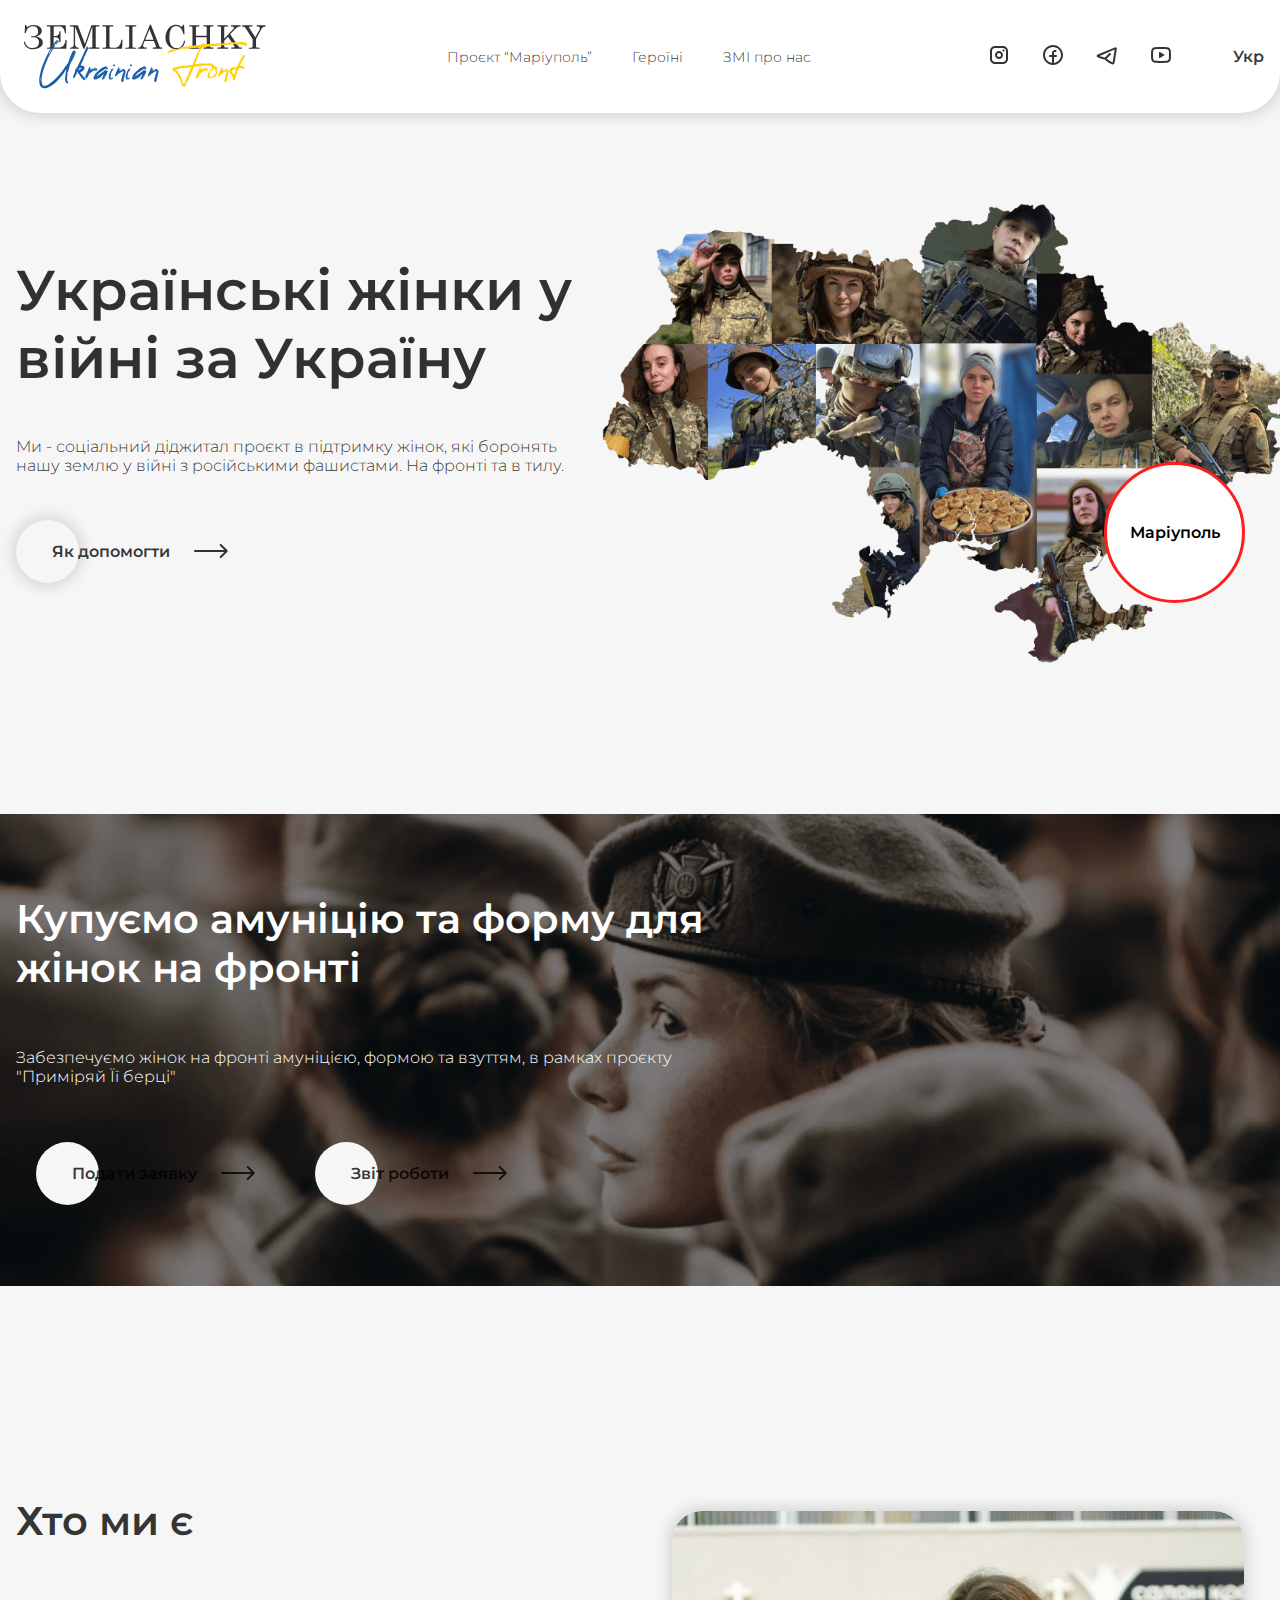
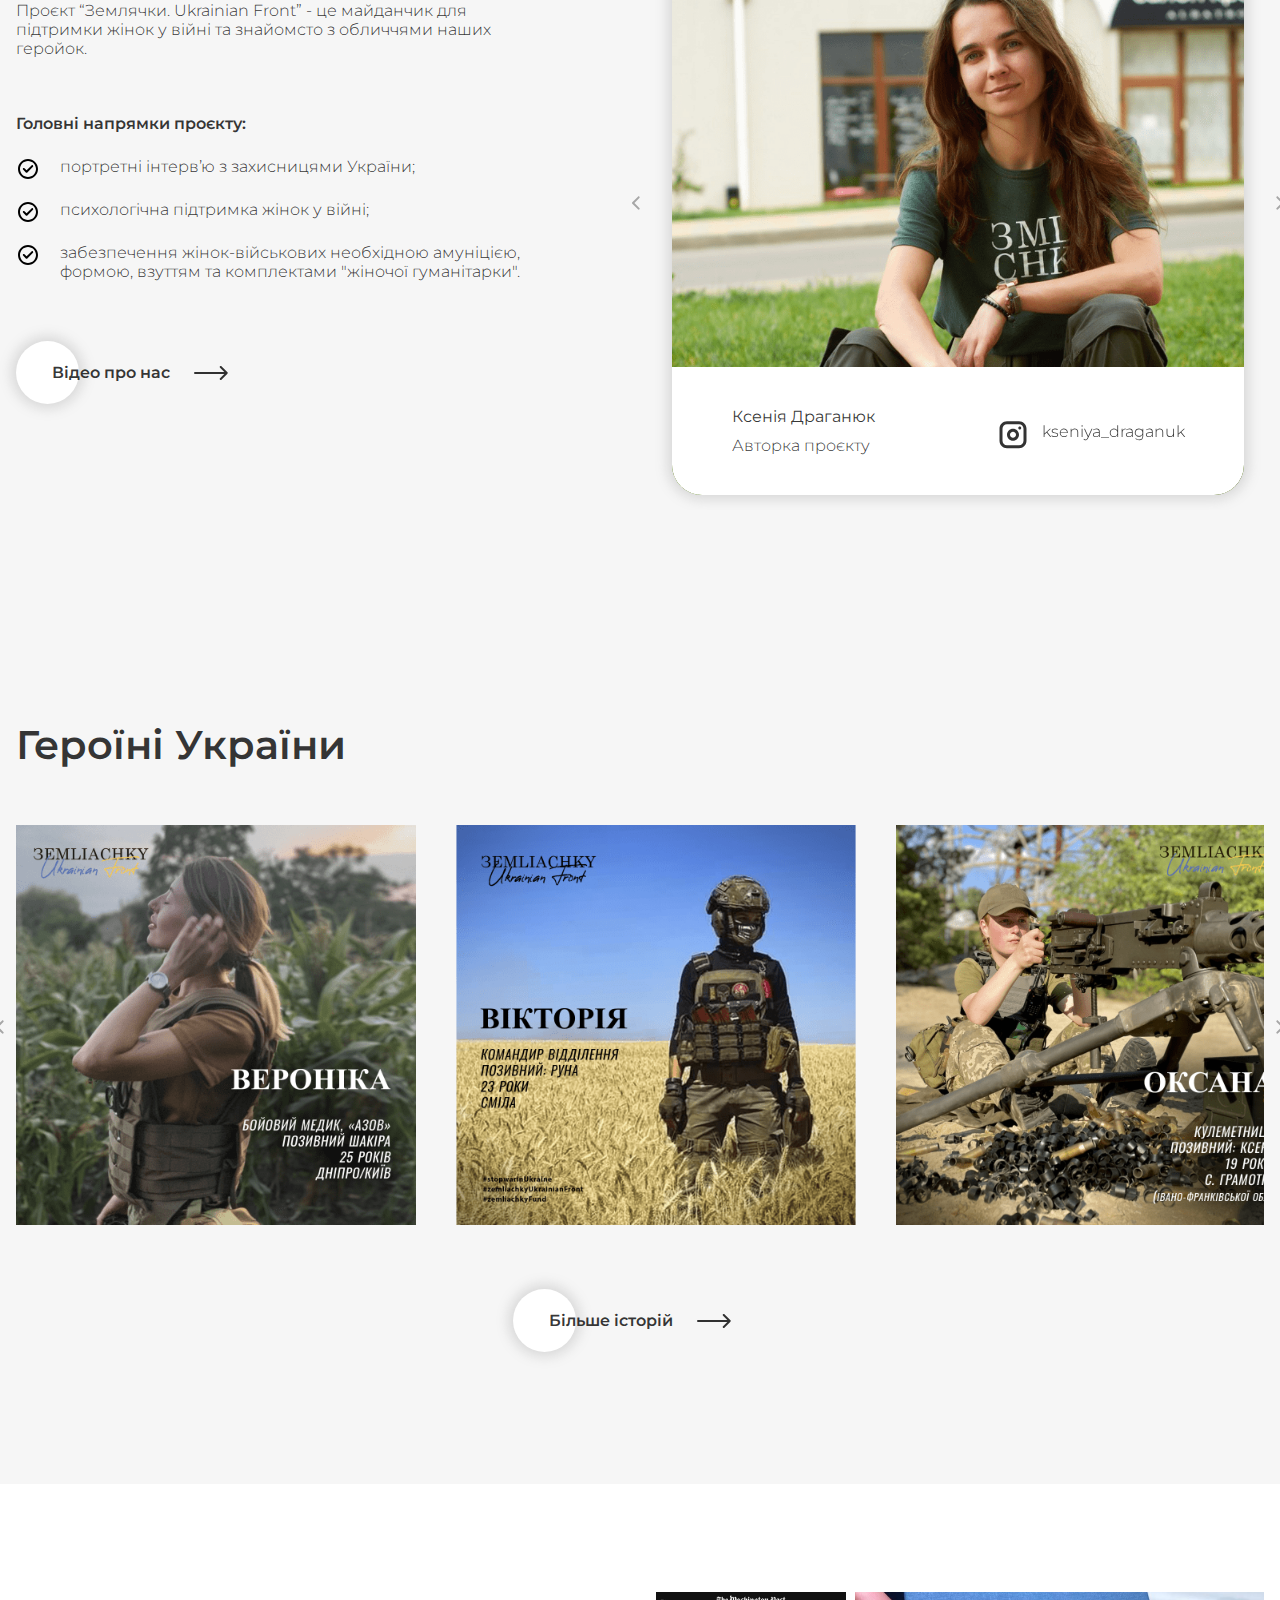
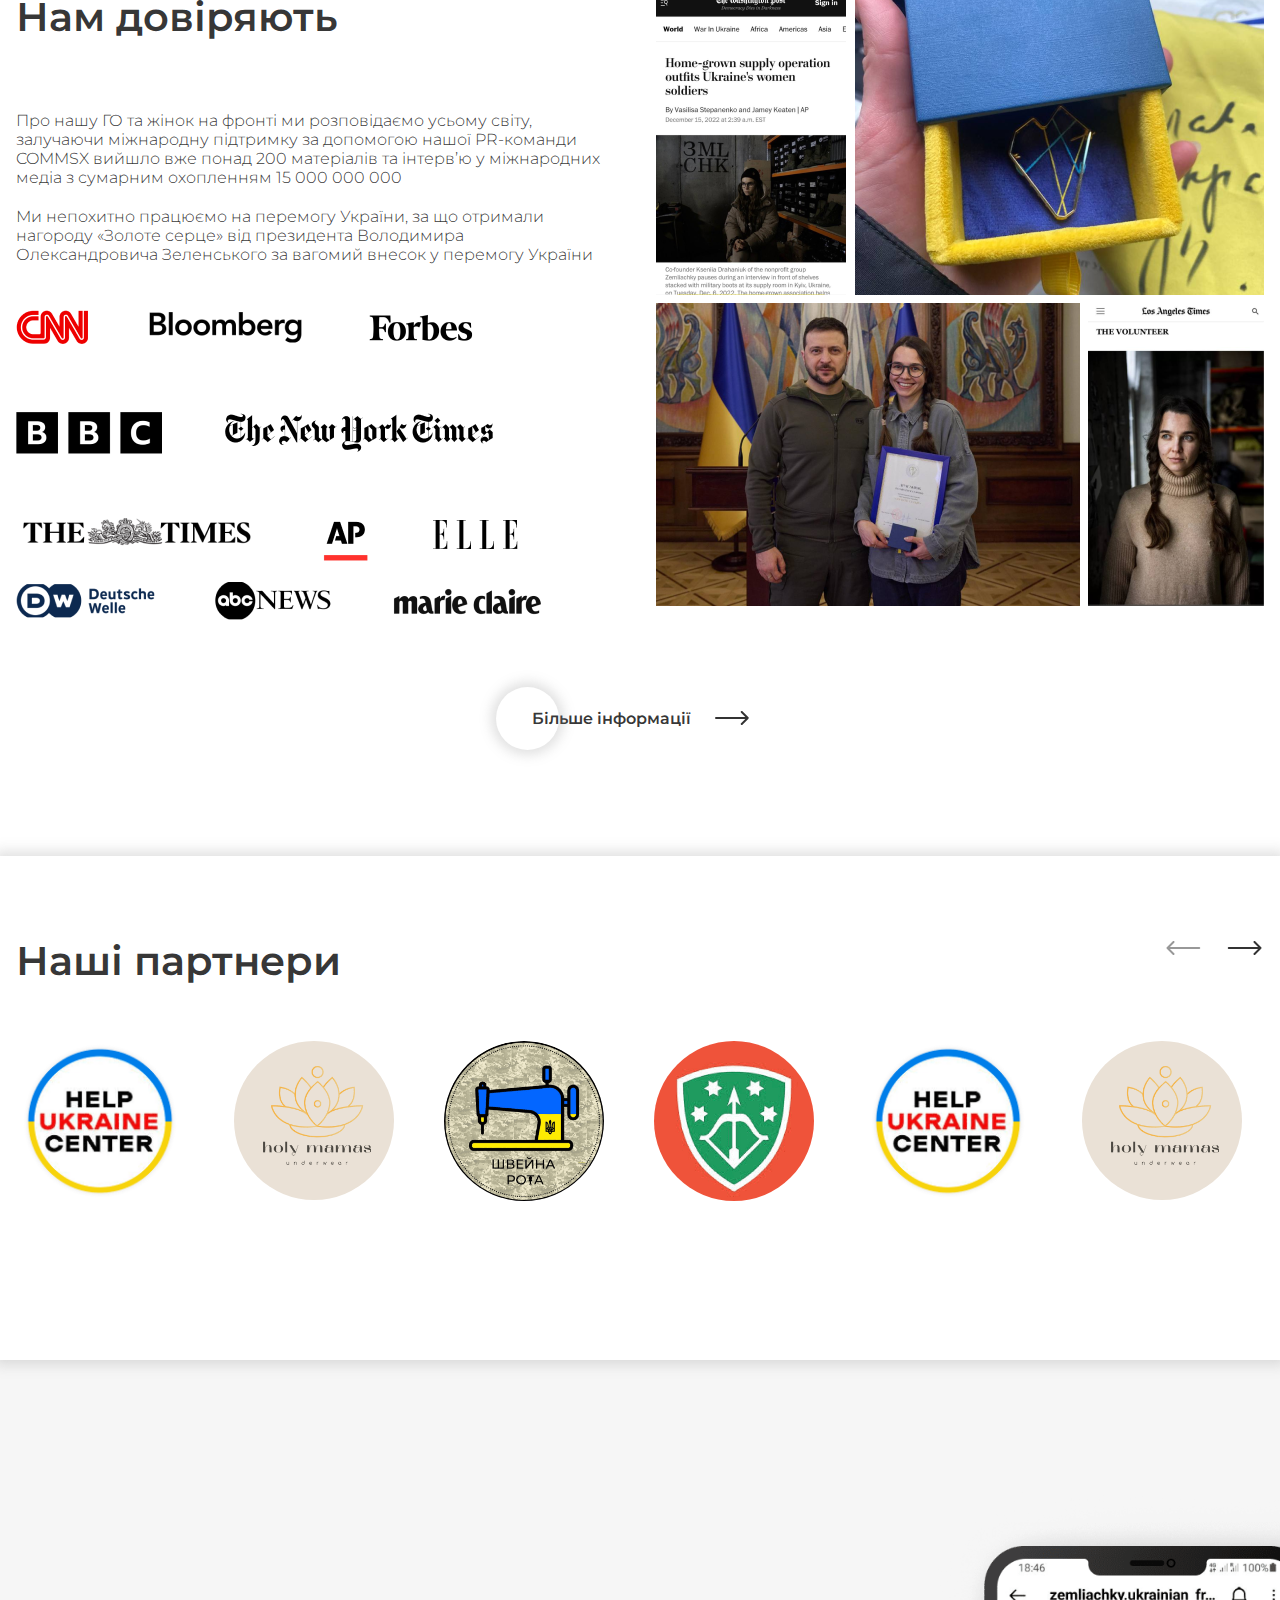
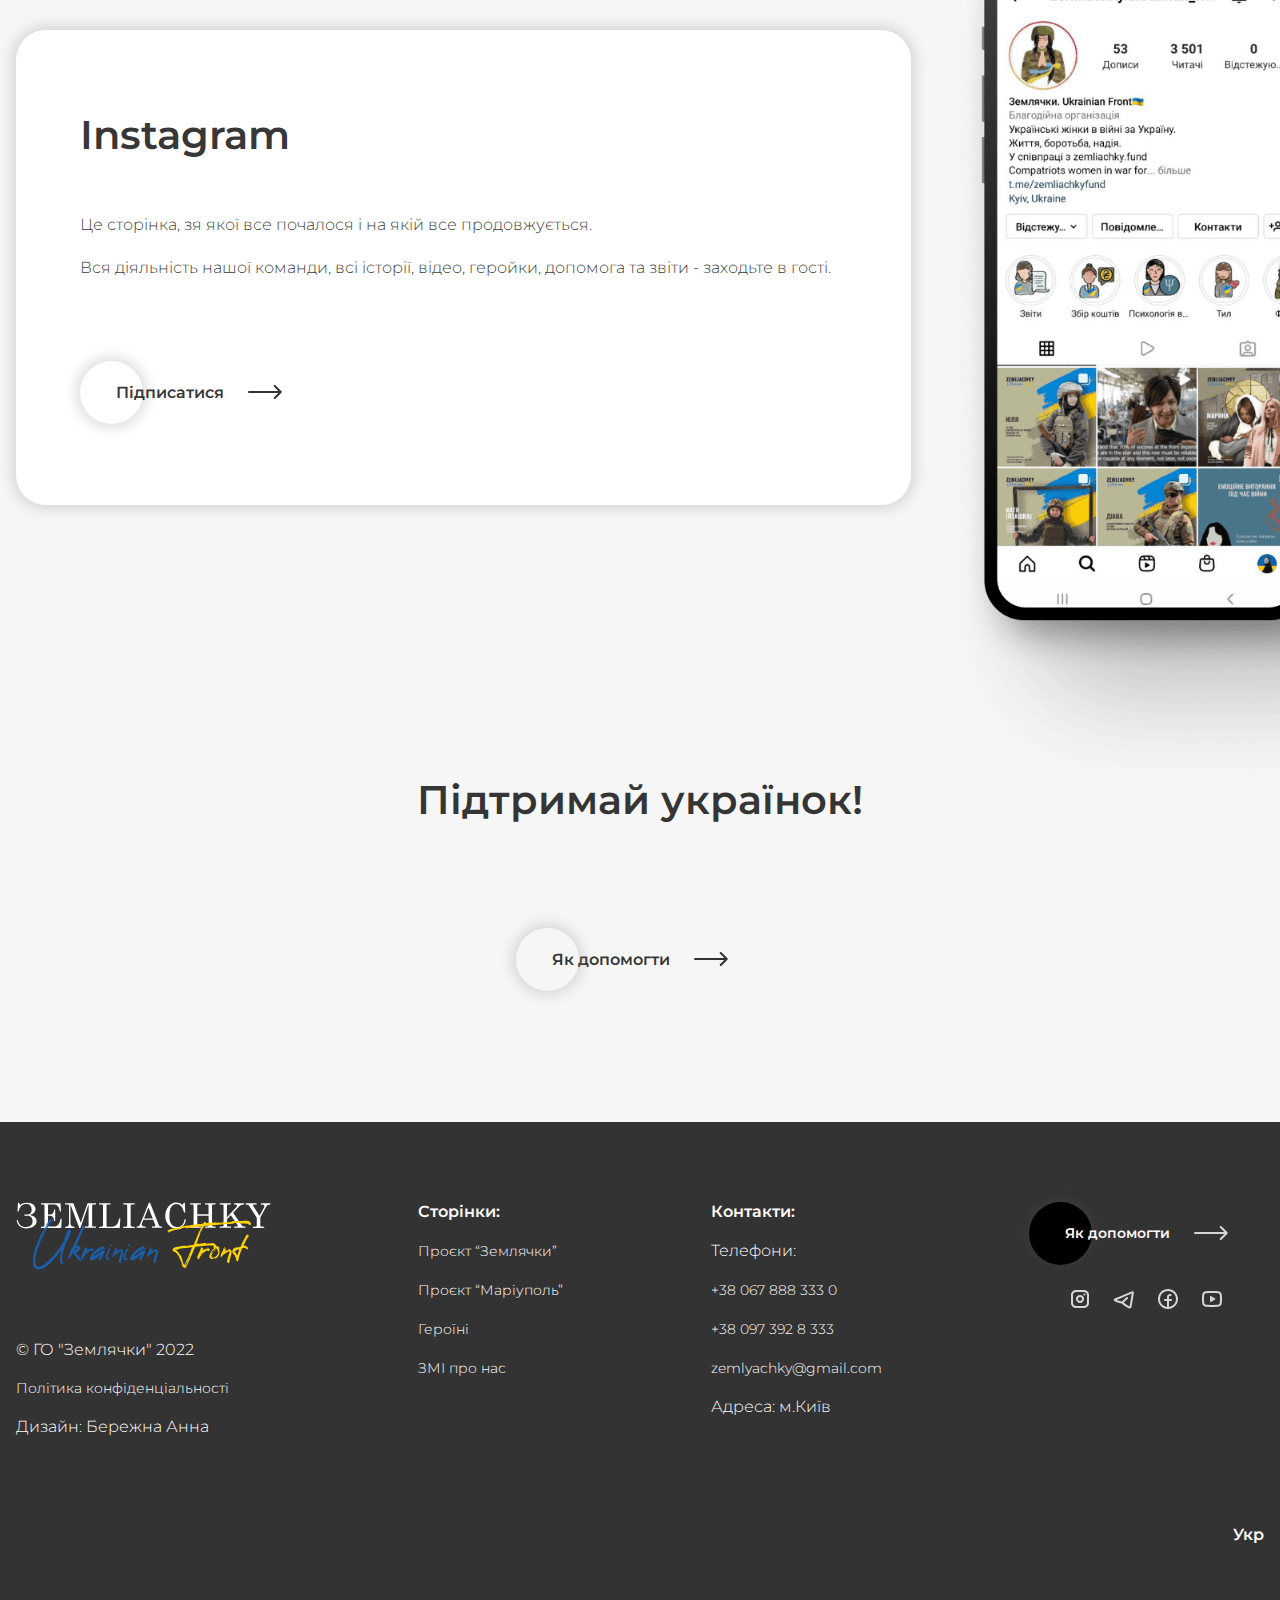
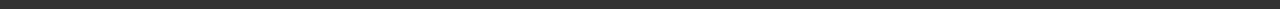
==== index.html @ 1cda1ed0 "created the trust section" ====
<!DOCTYPE html>
<html lang="uk">

<head>
    <meta charset="UTF-8">
    <meta http-equiv="X-UA-Compatible" content="IE=edge">
    <meta name="viewport" content="width=device-width, initial-scale=1.0">
    <title>Zemliachky</title>
    <link rel="shortcut icon" href="images/favicon.ico" type="image/x-icon" />
    <link rel="preconnect" href="https://fonts.googleapis.com">
    <link rel="preconnect" href="https://fonts.gstatic.com" crossorigin>
    <link href="https://fonts.googleapis.com/css2?family=Montserrat:wght@300;600&display=swap" rel="stylesheet">
    <link rel="stylesheet" href="css/reset.css">
    <link rel="stylesheet" href="css/slick.css">
    <link rel="stylesheet" href="css/style.css">
</head>

<body>
    <div class="wrapper">
        <header class="header">
            <div class="container">
                <div class="header__inner">
                    <div class="header__logo-wrapper">
                        <a class="header__logo" href="index.html">
                            <img src="images/logo.svg" alt="Logo">
                        </a>
                        <button class="burger__btn">
                            <svg width="31" height="27" viewBox="0 0 30 27" fill="none"
                                xmlns="http://www.w3.org/2000/svg">
                                <rect width="31" height="3" rx="2" fill="black" />
                                <rect y="10" width="31" height="3" rx="2" fill="black" />
                                <rect y="20" width="31" height="3" rx="2" fill="black" />
                            </svg>
                        </button>
                    </div>
                    <nav class="menu">
                        <ul class="menu__list">
                            <li class="menu__list-item">
                                <a class="menu__list-link" href="templates/mariupol.html">Проєкт
                                    “Маріуполь”</a>
                            </li>
                            <li class="menu__list-item">
                                <a class="menu__list-link" href="#">Героїні</a>
                            </li>
                            <li class="menu__list-item">
                                <a class="menu__list-link" href="#">ЗМІ про нас</a>
                            </li>
                        </ul>
                    </nav>
                    <div class="social-icons">
                        <ul class="social-icons__list">
                            <li class="social-icons__list-item">
                                <a class="social-icons__list-link" href="#">
                                    <svg width="24" height="25" viewBox="0 0 24 25" fill="none"
                                        xmlns="http://www.w3.org/2000/svg">
                                        <g clip-path="url(#clip0_1401_6696)">
                                            <path fill-rule="evenodd" clip-rule="evenodd"
                                                d="M16 3.95508C18.7614 3.95508 21 6.19366 21 8.95508V16.9551C21 19.7165 18.7614 21.9551 16 21.9551H8C5.23858 21.9551 3 19.7165 3 16.9551V8.95508C3 6.19366 5.23858 3.95508 8 3.95508H16ZM16 5.95508H8C6.34315 5.95508 5 7.29823 5 8.95508V16.9551C5 18.612 6.34315 19.9551 8 19.9551H16C17.6569 19.9551 19 18.612 19 16.9551V8.95508C19 7.29823 17.6569 5.95508 16 5.95508ZM12 8.95508C14.2091 8.95508 16 10.7459 16 12.9551C16 15.1642 14.2091 16.9551 12 16.9551C9.79086 16.9551 8 15.1642 8 12.9551C8 10.7459 9.79086 8.95508 12 8.95508ZM12 10.9551C10.8954 10.9551 10 11.8505 10 12.9551C10 14.0597 10.8954 14.9551 12 14.9551C13.1046 14.9551 14 14.0597 14 12.9551C14 11.8505 13.1046 10.9551 12 10.9551ZM16.5 7.45508C17.0523 7.45508 17.5 7.9028 17.5 8.45508C17.5 9.00736 17.0523 9.45508 16.5 9.45508C15.9477 9.45508 15.5 9.00736 15.5 8.45508C15.5 7.9028 15.9477 7.45508 16.5 7.45508Z"
                                                fill="black" fill-opacity="0.8" />
                                        </g>
                                        <defs>
                                            <clipPath id="clip0_1401_6696">
                                                <rect width="24" height="24" fill="white"
                                                    transform="translate(0 0.955078)" />
                                            </clipPath>
                                        </defs>
                                    </svg>
                                </a>
                            </li>
                            <li class="social-icons__list-item">
                                <a class="social-icons__list-link" href="#">
                                    <svg width="24" height="25" viewBox="0 0 24 25" fill="none"
                                        xmlns="http://www.w3.org/2000/svg">
                                        <g clip-path="url(#clip0_1401_6702)">
                                            <path fill-rule="evenodd" clip-rule="evenodd"
                                                d="M4 12.9551C4 8.5368 7.58172 4.95508 12 4.95508C16.4183 4.95508 20 8.5368 20 12.9551C20 17.0347 16.9463 20.4011 13 20.8932V14.9551H15C15.5523 14.9551 16 14.5074 16 13.9551C16 13.4028 15.5523 12.9551 15 12.9551H13V10.9551C13 10.4028 13.4477 9.95508 14 9.95508H14.5C15.0523 9.95508 15.5 9.50736 15.5 8.95508C15.5 8.4028 15.0523 7.95508 14.5 7.95508H14C12.3431 7.95508 11 9.29823 11 10.9551V12.9551H9C8.44772 12.9551 8 13.4028 8 13.9551C8 14.5074 8.44772 14.9551 9 14.9551H11V20.8932C7.05369 20.4011 4 17.0347 4 12.9551ZM12 22.9551C17.5228 22.9551 22 18.4779 22 12.9551C22 7.43223 17.5228 2.95508 12 2.95508C6.47715 2.95508 2 7.43223 2 12.9551C2 18.4779 6.47715 22.9551 12 22.9551Z"
                                                fill="black" fill-opacity="0.8" />
                                        </g>
                                        <defs>
                                            <clipPath id="clip0_1401_6702">
                                                <rect width="24" height="24" fill="white"
                                                    transform="translate(0 0.955078)" />
                                            </clipPath>
                                        </defs>
                                    </svg>
                                </a>
                            </li>
                            <li class="social-icons__list-item">
                                <a class="social-icons__list-link" href="#">
                                    <svg width="24" height="25" viewBox="0 0 24 25" fill="none"
                                        xmlns="http://www.w3.org/2000/svg">
                                        <path fill-rule="evenodd" clip-rule="evenodd"
                                            d="M21.8394 7.01147C22.0315 5.84678 20.8652 4.92685 19.7773 5.38492L2.67703 12.5851C1.48461 13.0871 1.42351 14.8109 2.67788 15.3309C3.60596 15.7156 5.02633 16.2797 6.45085 16.7494C7.61932 17.1346 8.8931 17.4922 9.91353 17.5934C10.1929 17.9276 10.5445 18.2486 10.9017 18.5423C11.4487 18.9922 12.1074 19.4563 12.7873 19.9006C14.1489 20.7903 15.6597 21.6416 16.678 22.1947C17.8949 22.8557 19.3517 22.0946 19.5705 20.7682L21.8394 7.01147ZM4.59485 13.9476L19.7186 7.57967L17.6009 20.42C16.6024 19.877 15.163 19.0638 13.8813 18.2264C13.2329 17.8026 12.6407 17.383 12.172 16.9976C12.0051 16.8603 11.8638 16.7353 11.7461 16.6234L15.7072 12.6622C16.0977 12.2717 16.0977 11.6385 15.7072 11.248C15.3167 10.8574 14.6835 10.8574 14.293 11.248L9.95476 15.5862C9.22132 15.4924 8.19888 15.2198 7.07709 14.85C6.21377 14.5653 5.34574 14.242 4.59485 13.9476Z"
                                            fill="black" fill-opacity="0.8" />
                                    </svg>
                                </a>
                            </li>
                            <li class="social-icons__list-item">
                                <a class="social-icons__list-link" href="#">
                                    <svg width="24" height="25" viewBox="0 0 24 25" fill="none"
                                        xmlns="http://www.w3.org/2000/svg">
                                        <g clip-path="url(#clip0_1401_6713)">
                                            <path
                                                d="M12 4.95508C12.8554 4.95508 13.7316 4.9775 14.5817 5.01285L15.5861 5.06086L16.5475 5.11765L17.4476 5.17956L18.2685 5.24295C20.1065 5.3921 21.5836 6.8145 21.7633 8.66617L21.8031 9.09071L21.8781 10.0007C21.9482 10.9439 22 11.9724 22 12.9551C22 13.9377 21.9482 14.9663 21.8781 15.9095L21.8031 16.8194C21.79 16.9647 21.7767 17.1065 21.7633 17.244C21.5836 19.0957 20.1065 20.5181 18.2685 20.6672L17.4476 20.7306L16.5475 20.7925L15.5861 20.8493L14.5817 20.8973C13.7316 20.9327 12.8554 20.9551 12 20.9551C11.1446 20.9551 10.2684 20.9327 9.41834 20.8973L8.41386 20.8493L7.45253 20.7925L6.5524 20.7306L5.7315 20.6672C3.89351 20.5181 2.4164 19.0957 2.23668 17.244L2.19692 16.8194L2.12192 15.9095C2.0518 14.9663 2 13.9377 2 12.9551C2 11.9724 2.0518 10.9439 2.12192 10.0007L2.19692 9.09071C2.21003 8.94541 2.22333 8.80369 2.23668 8.66617C2.4164 6.8145 3.89351 5.3921 5.7315 5.24295L6.5524 5.17956L7.45253 5.11765L8.41385 5.06086L9.41834 5.01285C10.2684 4.9775 11.1446 4.95508 12 4.95508ZM12 6.95508C11.1746 6.95508 10.3259 6.9768 9.49966 7.01119L8.52183 7.05795L7.5831 7.11339L6.70106 7.17403L5.89327 7.23639C5.00396 7.30856 4.31194 7.98757 4.22732 8.85938C4.11002 10.068 4 11.5732 4 12.9551C4 14.337 4.11002 15.8422 4.22732 17.0508C4.31194 17.9226 5.00396 18.6016 5.89327 18.6738L6.70106 18.7361L7.5831 18.7968L8.52183 18.8522L9.49966 18.899C10.3259 18.9334 11.1746 18.9551 12 18.9551C12.8253 18.9551 13.6741 18.9334 14.5003 18.899L15.4782 18.8522L16.4169 18.7968L17.2989 18.7361L18.1067 18.6738C18.996 18.6016 19.6881 17.9226 19.7727 17.0508C19.89 15.8422 20 14.337 20 12.9551C20 11.5732 19.89 10.068 19.7727 8.85938C19.6881 7.98757 18.996 7.30856 18.1067 7.23639L17.2989 7.17403L16.4169 7.11339L15.4782 7.05795L14.5003 7.01119C13.6741 6.9768 12.8253 6.95508 12 6.95508ZM10 10.5302C10 10.0991 10.4356 9.81891 10.8188 9.97123L10.9 10.0106L15.1 12.4355C15.4692 12.6486 15.4976 13.157 15.1852 13.4156L15.1 13.4747L10.9 15.8996C10.5267 16.1151 10.0662 15.878 10.0065 15.4699L10 15.38V10.5302Z"
                                                fill="black" fill-opacity="0.8" />
                                        </g>
                                        <defs>
                                            <clipPath id="clip0_1401_6713">
                                                <rect width="24" height="24" fill="white"
                                                    transform="translate(0 0.955078)" />
                                            </clipPath>
                                        </defs>
                                    </svg>
                                </a>
                            </li>
                        </ul>
                    </div>
                    <div class="language">
                        <button class="select-language">
                            Укр
                        </button>
                        <ul class="select-language__list">
                            <li class="select-language__list-item">Eng</li>
                        </ul>
                    </div>
                </div>
            </div>
        </header>
        <main class="main">
            <section class="hero">
                <div class="container">
                    <div class="hero__inner">
                        <div class="hero__offer">
                            <h1 class="hero__offer-title">Українські жінки у війні за Україну</h1>
                            <p class="hero__offer-text">Ми - соціальний діджитал проєкт в підтримку жінок, які боронять
                                нашу землю у війні з російськими фашистами. На
                                фронті та в тилу.
                            </p>
                            <a class="hero__offer-btn" href="templates/payment.html">Як допомогти
                                <span>
                                    <svg width="34" height="14" viewBox="0 0 34 14" fill="none"
                                        xmlns="http://www.w3.org/2000/svg">
                                        <path d="M1 7L32.75 7M32.75 7L26.75 1M32.75 7L26.75 13" stroke="black"
                                            stroke-opacity="0.8" stroke-width="2" stroke-linecap="round"
                                            stroke-linejoin="round" />
                                    </svg>
                                </span>
                            </a>
                        </div>
                        <div class="hero-img__wrapper">
                            <div class="hero-img__inner">
                                <img class="hero-img" src="images/hero-img.png" alt="">
                                <a class="hero-img__ellipse" href="#">Маріуполь</a>
                            </div>
                        </div>
                    </div>
                </div>
            </section>
            <section class="application">
                <div class="application__inner">
                    <div class="container">
                        <h2 class="application__title">Купуємо амуніцію та форму для жінок на фронті</h2>
                        <p class="application__text">Забезпечуємо жінок на фронті амуніцією, формою та взуттям, в рамках
                            проєкту "Приміряй Її берці"</p>
                        <a class="application__btn" href="#">Подати заявку
                            <span>
                                <svg width="34" height="14" viewBox="0 0 34 14" fill="none"
                                    xmlns="http://www.w3.org/2000/svg">
                                    <path d="M1 7L32.75 7M32.75 7L26.75 1M32.75 7L26.75 13" stroke="black"
                                        stroke-opacity="0.8" stroke-width="2" stroke-linecap="round"
                                        stroke-linejoin="round" />
                                </svg>
                            </span>
                        </a>
                        <a class="application__btn" href="#">Звіт роботи
                            <span>
                                <svg width="34" height="14" viewBox="0 0 34 14" fill="none"
                                    xmlns="http://www.w3.org/2000/svg">
                                    <path d="M1 7L32.75 7M32.75 7L26.75 1M32.75 7L26.75 13" stroke="black"
                                        stroke-opacity="0.8" stroke-width="2" stroke-linecap="round"
                                        stroke-linejoin="round" />
                                </svg>
                            </span>
                        </a>
                    </div>
                </div>
            </section>
            <section class="about">
                <div class="container">
                    <div class="about__inner">
                        <div class="about__info">
                            <h2 class="about__title">Хто ми є</h2>
                            <p class="about__text">Проєкт “Землячки. Ukrainian Front” - це майданчик для підтримки жінок
                                у війні та знайомсто з обличчями наших геройок.
                            </p>
                            <ul class="about__list">
                                <b>Головні напрямки проєкту: </b>
                                <li class="about__list-item">портретні інтервʼю з захисницями України;</li>
                                <li class="about__list-item">психологічна підтримка жінок у війні;</li>
                                <li class="about__list-item">забезпечення жінок-військових необхідною амуніцією, формою,
                                    взуттям та комплектами "жіночої гуманітарки".</li>
                            </ul>
                            <a class="about__btn" href="#">Відео про нас
                                <span>
                                    <svg width="34" height="14" viewBox="0 0 34 14" fill="none"
                                        xmlns="http://www.w3.org/2000/svg">
                                        <path d="M1 7L32.75 7M32.75 7L26.75 1M32.75 7L26.75 13" stroke="black"
                                            stroke-opacity="0.8" stroke-width="2" stroke-linecap="round"
                                            stroke-linejoin="round" />
                                    </svg>
                                </span>
                            </a>
                        </div>
                        <div class="about__slider">
                            <div class="about__slider-item">
                                <div class="slider-item-img">
                                    <img data-lazy="images/about-slider-img1.png" src="" alt="">
                                </div>
                                <div class="slider__item-info">
                                    <div class="info__name">
                                        <b>Ксенія Драганюк</b>
                                        <p>Авторка проєкту</p>
                                    </div>
                                    <div class="info__social">
                                        <a href="#">kseniya_draganuk</a>
                                    </div>
                                </div>
                            </div>
                            <div class="about__slider-item">
                                <div class="slider-item-img">
                                    <img data-lazy="images/about-slider-img2.png" src="" alt="">
                                </div>
                                <div class="slider__item-info">
                                    <div class="info__name">
                                        <b>Ксенія Драганюк</b>
                                        <p>Авторка проєкту</p>
                                    </div>
                                    <div class="info__social">
                                        <a href="#">kseniya_draganuk</a>
                                    </div>
                                </div>
                            </div>
                            <div class="about__slider-item">
                                <div class="slider-item-img">
                                    <img data-lazy="images/about-slider-img1.png" src="" alt="">
                                </div>
                                <div class="slider__item-info">
                                    <div class="info__name">
                                        <b>Ксенія Драганюк</b>
                                        <p>Авторка проєкту</p>
                                    </div>
                                    <div class="info__social">
                                        <a href="#">kseniya_draganuk</a>
                                    </div>
                                </div>
                            </div>
                            <div class="about__slider-item">
                                <div class="slider-item-img">
                                    <img data-lazy="images/about-slider-img2.png" src="" alt="">
                                </div>
                                <div class="slider__item-info">
                                    <div class="info__name">
                                        <b>Ксенія Драганюк</b>
                                        <p>Авторка проєкту</p>
                                    </div>
                                    <div class="info__social">
                                        <a href="#">kseniya_draganuk</a>
                                    </div>
                                </div>
                            </div>
                        </div>
                    </div>
                </div>
            </section>
            <section class="ukrainian-heroes">
                <div class="container">
                    <div class="ukrainian-heroes__inner">
                        <h2 class="ukrainian-heroes__title">Героїні України</h2>
                        <div class="ukrainian-heroes__slider">
                            <div class="ukrainian-heroes__slider-item">
                                <a class="ukrainian-heroes__slider-link" href="#">
                                    <img data-lazy="images/ukrainian-heroes-slider-1.png" src="" alt="">
                                </a>
                                <b>Вероніка</b>
                                <p>Військова ЗСУ</p>
                                <p>22 р., м. Полтава</p>
                            </div>
                            <div class="ukrainian-heroes__slider-item">
                                <a class="ukrainian-heroes__slider-link" href="#">
                                    <img data-lazy="images/ukrainian-heroes-slider-2.png" src="" alt="">
                                </a>
                                <b>Вікторія</b>
                                <p>Військова ЗСУ</p>
                                <p>22 р., м. Полтава</p>
                            </div>
                            <div class="ukrainian-heroes__slider-item">
                                <a class="ukrainian-heroes__slider-link" href="#">
                                    <img data-lazy="images/ukrainian-heroes-slider-3.png" src="" alt="">
                                </a>
                                <b>Оксана</b>
                                <p>Військова ЗСУ</p>
                                <p>22 р., м. Полтава</p>
                            </div>
                            <div class="ukrainian-heroes__slider-item">
                                <a class="ukrainian-heroes__slider-link" href="#">
                                    <img data-lazy="images/ukrainian-heroes-slider-1.png" src="" alt="">
                                </a>
                                <b>Вероніка</b>
                                <p>Військова ЗСУ</p>
                                <p>22 р., м. Полтава</p>
                            </div>
                            <div class="ukrainian-heroes__slider-item">
                                <a class="ukrainian-heroes__slider-link" href="#">
                                    <img data-lazy="images/ukrainian-heroes-slider-2.png" src="" alt="">
                                </a>
                                <b>Вікторія</b>
                                <p>Військова ЗСУ</p>
                                <p>22 р., м. Полтава</p>
                            </div>
                            <div class="ukrainian-heroes__slider-item">
                                <a class="ukrainian-heroes__slider-link" href="#">
                                    <img data-lazy="images/ukrainian-heroes-slider-3.png" src="" alt="">
                                </a>
                                <b>Оксана</b>
                                <p>Військова ЗСУ</p>
                                <p>22 р., м. Полтава</p>
                            </div>
                        </div>
                        <div class="ukrainian-heroes__btn-wrapper">
                            <a class="ukrainian-heroes__btn" href="#">Більше історій
                                <span>
                                    <svg width="34" height="14" viewBox="0 0 34 14" fill="none"
                                        xmlns="http://www.w3.org/2000/svg">
                                        <path d="M1 7L32.75 7M32.75 7L26.75 1M32.75 7L26.75 13" stroke="black"
                                            stroke-opacity="0.8" stroke-width="2" stroke-linecap="round"
                                            stroke-linejoin="round" />
                                    </svg>
                                </span>
                            </a>
                        </div>
                    </div>
                </div>
            </section>
            <section class="trust">
                <div class="container">
                    <div class="trust__inner">
                        <div class="trust__content-left">
                            <h2 class="trust__title">Нам довіряють</h2>
                            <p>Про нашу ГО та жінок на фронті ми розповідаємо усьому світу, залучаючи міжнародну
                                підтримку за допомогою нашої PR-команди COMMSX вийшло вже понад 200 матеріалів та
                                інтерв’ю у міжнародних медіа з сумарним охопленням 15 000 000 000</p>
                            <p>Ми непохитно працюємо на перемогу України, за що отримали нагороду «Золоте серце» від
                                президента Володимира Олександровича Зеленського за вагомий внесок у перемогу України
                            </p>
                            <div class="smi-block">
                                <img src="images/CNN-logo.png" alt="">
                                <img src="images/bloomberg_logo.png" alt="">
                                <img src="images/Forbes-logo.png" alt="">
                                <img src="images/BBC_Logo_2021.png" alt="">
                                <img src="images/New-York-Times-logo.png" alt="">
                                <img src="images/the-times.png" alt="">
                                <img src="images/Associated-Press-logo.png" alt="">
                                <img src="images/Elle.png" alt="">
                                <img src="images/Deutsche_Welle_Logo.png" alt="">
                                <img src="images/ABC_News_logo_2021.png" alt="">
                                <img src="images/Marie-Claire-logo.png" alt="">
                            </div>
                        </div>
                        <div class="trust__content-right">
                            <img src="images/trust-img.jpg" alt="">
                        </div>
                    </div>
                    <div class="trust__btn-wrapper">
                        <a class="trust__btn white__btn" href="#">Більше інформації
                            <span>
                                <svg width="34" height="14" viewBox="0 0 34 14" fill="none"
                                    xmlns="http://www.w3.org/2000/svg">
                                    <path d="M1 7L32.75 7M32.75 7L26.75 1M32.75 7L26.75 13" stroke="black"
                                        stroke-opacity="0.8" stroke-width="2" stroke-linecap="round"
                                        stroke-linejoin="round" />
                                </svg>
                            </span>
                        </a>
                    </div>
                </div>
            </section>
            <!-- <section class="psyhological-support">
                <div class="container">
                    <div class="psyhological-support__inner">
                        <h2 class="psyhological-support__title">Психологічна підтримка</h2>
                        <div class="psyhological-support__slider">
                            <div class="psyhological-support__slider-item">
                                <div class="psyhological-support__slider-inner">
                                    <div class="slider-item__info">
                                        <h3 class="slider-item__title">Говорити про втрати - саме час</h3>
                                        <p class="slider-item__text">Разом із війною на поріг бататьох помешкань
                                            стукається
                                            і смерть. Йдуть рідні, друзі, близькі, знайомі. Осягнути втрати в межах
                                            країни
                                            поки навіть неможливо. Але говорити про індивідуальні переживання втрати -
                                            саме
                                            час.
                                        </p>
                                        <p class="slider-item__text">Відомі такі стадії переживання втрати...</p>
                                        <a class="slider-item__link" href="#">Читати повністю</a>
                                    </div>
                                    <div class="slider-item__img"></div>
                                </div>
                            </div>
                            <div class="psyhological-support__slider-item">
                                <div class="psyhological-support__slider-inner">
                                    <div class="slider-item__info">
                                        <h3 class="slider-item__title">Говорити про втрати - саме час</h3>
                                        <p class="slider-item__text">Разом із війною на поріг бататьох помешкань
                                            стукається
                                            і смерть. Йдуть рідні, друзі, близькі, знайомі. Осягнути втрати в межах
                                            країни
                                            поки навіть неможливо. Але говорити про індивідуальні переживання втрати -
                                            саме
                                            час.
                                        </p>
                                        <p class="slider-item__text">Відомі такі стадії переживання втрати...</p>
                                        <a class="slider-item__link" href="#">Читати повністю</a>
                                    </div>
                                    <div class="slider-item__img"></div>
                                </div>
                            </div>
                        </div>
                        <a class="psyhological-support__btn" href="#">Більше статей
                            <span>
                                <svg width="34" height="14" viewBox="0 0 34 14" fill="none"
                                    xmlns="http://www.w3.org/2000/svg">
                                    <path d="M1 7L32.75 7M32.75 7L26.75 1M32.75 7L26.75 13" stroke="black"
                                        stroke-opacity="0.8" stroke-width="2" stroke-linecap="round"
                                        stroke-linejoin="round" />
                                </svg>
                            </span>
                        </a>
                    </div>
                </div>
            </section> -->
            <section class="partners">
                <div class="partners__inner">
                    <div class="container">
                        <h2 class="partners__title">Наші партнери</h2>
                        <div class="partners__slider">
                            <div class="partners__slider-item">
                                <img data-lazy="images/partners-img-1.png" src="" alt="">
                                <p>Help Ukraine Center</p>
                            </div>
                            <div class="partners__slider-item">
                                <img data-lazy="images/partners-img-2.png" src="" alt="">
                                <p>Holy mamas</p>
                            </div>
                            <div class="partners__slider-item">
                                <img data-lazy="images/partners-img-3.png" src="" alt="">
                                <p>Швейна рота</p>
                            </div>
                            <div class="partners__slider-item">
                                <img data-lazy="images/partners-img-4.png" src="" alt="">
                                <p>Оборона Полтави</p>
                            </div>
                            <div class="partners__slider-item">
                                <img data-lazy="images/partners-img-1.png" src="" alt="">
                                <p>Help Ukraine Center</p>
                            </div>
                            <div class="partners__slider-item">
                                <img data-lazy="images/partners-img-2.png" src="" alt="">
                                <p>Holy mamas</p>
                            </div>
                            <div class="partners__slider-item">
                                <img data-lazy="images/partners-img-3.png" src="" alt="">
                                <p>Швейна рота</p>
                            </div>
                            <div class="partners__slider-item">
                                <img data-lazy="images/partners-img-4.png" src="" alt="">
                                <p>Оборона Полтави</p>
                            </div>
                        </div>
                    </div>
                </div>
            </section>
            <section class="instagram">
                <div class="container">
                    <div class="instagram__inner">
                        <div class="instagram__info">
                            <h2 class="instagram__info-title">Instagram</h2>
                            <p class="instagram__info-text">Це сторінка, зя якої все почалося і на якій все
                                продовжується.</p>
                            <p class="instagram__info-text">Вся діяльність нашої команди, всі історії, відео, геройки,
                                допомога та звіти - заходьте в гості.</p>
                            <a class="instagram__info-btn" href="#">Підписатися
                                <span>
                                    <svg width="34" height="14" viewBox="0 0 34 14" fill="none"
                                        xmlns="http://www.w3.org/2000/svg">
                                        <path d="M1 7L32.75 7M32.75 7L26.75 1M32.75 7L26.75 13" stroke="black"
                                            stroke-opacity="0.8" stroke-width="2" stroke-linecap="round"
                                            stroke-linejoin="round" />
                                    </svg>
                                </span>
                            </a>
                        </div>
                        <div class="instagram__img">
                            <img src="images/mockup.png" alt="">
                        </div>
                    </div>
                </div>
            </section>
            <section class="support-women">
                <div class="container">
                    <div class="support-women__inner">
                        <h2 class="support-women__title">Підтримай українок!</h2>
                        <div class="support-women__btn-wrapper">
                            <a class="support-women__btn" href="templates/payment.html">Як допомогти
                                <span>
                                    <svg width="34" height="14" viewBox="0 0 34 14" fill="none"
                                        xmlns="http://www.w3.org/2000/svg">
                                        <path d="M1 7L32.75 7M32.75 7L26.75 1M32.75 7L26.75 13" stroke="black"
                                            stroke-opacity="0.8" stroke-width="2" stroke-linecap="round"
                                            stroke-linejoin="round" />
                                    </svg>
                                </span>
                            </a>
                        </div>
                    </div>
                </div>
            </section>
        </main>
        <footer class="footer">
            <div class="container">
                <div class="footer__inner">
                    <div class="footer__info">
                        <a class="footer__logo" href="index.html">
                            <img src="images/footer-logo.svg" alt="Logo">
                        </a>
                        <div class="footer__copyright-wrapper">
                            <p class="footer__copyright">© ГО "Землячки" 2022</p>
                            <a class="footer__privacy-policy" href="templates/privacy-policy.html">Політика
                                конфіденціальності</a>
                            <p class="footer__copyright-author">Дизайн: Бережна Анна</p>
                        </div>
                    </div>
                    <div class="footer__nav">
                        <h6 class="footer__nav-title">Сторінки:</h6>
                        <nav class="footer__nav">
                            <ul class="footer__nav-list">
                                <li class="footer__nav-list-item">
                                    <a class="footer__nav-list-link" href="#">Проєкт “Землячки”</a>
                                </li>
                                <li class="footer__nav-list-item">
                                    <a class="footer__nav-list-link" href="templates/mariupol.html">Проєкт
                                        “Маріуполь”</a>
                                </li>
                                <li class="footer__nav-list-item">
                                    <a class="footer__nav-list-link" href="#">Героїні</a>
                                </li>
                                <li class="footer__nav-list-item">
                                    <a class="footer__nav-list-link" href="#">ЗМІ про нас</a>
                                </li>
                            </ul>
                        </nav>
                    </div>
                    <div class="footer__contacts">
                        <h6 class="footer__contacts-title">Контакти:</h6>
                        <ul class="footer__contacts-list">
                            <li class="footer__contacts-list-item">
                                Телефони:
                            </li>
                            <li class="footer__contacts-list-item">
                                <a href="tel:+380678883330" class="footer__contacts-list-link">
                                    +38 067 888 333 0
                                </a>
                            </li>
                            <li class="footer__contacts-list-item">
                                <a href="tel:+380973928333" class="footer__contacts-list-link">
                                    +38 097 392 8 333
                                </a>
                            </li>
                            <li class="footer__contacts-list-item">
                                <a href="mailto:zemlyachky@gmail.com" class="footer__contacts-list-link">
                                    zemlyachky@gmail.com
                                </a>
                            </li>
                            <li class="footer__contacts-list-item">Адреса: м.Київ</li>
                        </ul>
                    </div>
                    <div class="footer__social">
                        <a class="footer__help-btn" href="templates/payment.html">Як допомогти
                            <span>
                                <svg width="34" height="14" viewBox="0 0 34 14" fill="none"
                                    xmlns="http://www.w3.org/2000/svg">
                                    <path d="M1 7L32.75 7M32.75 7L26.75 1M32.75 7L26.75 13" stroke="white"
                                        stroke-opacity="0.8" stroke-width="2" stroke-linecap="round"
                                        stroke-linejoin="round" />
                                </svg>
                            </span>
                        </a>
                        <ul class="footer__social-icons">
                            <li class="social-icon">
                                <a class="social-icon__link" href="#">
                                    <svg width="24" height="25" viewBox="0 0 24 25" fill="none"
                                        xmlns="http://www.w3.org/2000/svg">
                                        <g clip-path="url(#clip0_1401_6696)">
                                            <path fill-rule="evenodd" clip-rule="evenodd"
                                                d="M16 3.95508C18.7614 3.95508 21 6.19366 21 8.95508V16.9551C21 19.7165 18.7614 21.9551 16 21.9551H8C5.23858 21.9551 3 19.7165 3 16.9551V8.95508C3 6.19366 5.23858 3.95508 8 3.95508H16ZM16 5.95508H8C6.34315 5.95508 5 7.29823 5 8.95508V16.9551C5 18.612 6.34315 19.9551 8 19.9551H16C17.6569 19.9551 19 18.612 19 16.9551V8.95508C19 7.29823 17.6569 5.95508 16 5.95508ZM12 8.95508C14.2091 8.95508 16 10.7459 16 12.9551C16 15.1642 14.2091 16.9551 12 16.9551C9.79086 16.9551 8 15.1642 8 12.9551C8 10.7459 9.79086 8.95508 12 8.95508ZM12 10.9551C10.8954 10.9551 10 11.8505 10 12.9551C10 14.0597 10.8954 14.9551 12 14.9551C13.1046 14.9551 14 14.0597 14 12.9551C14 11.8505 13.1046 10.9551 12 10.9551ZM16.5 7.45508C17.0523 7.45508 17.5 7.9028 17.5 8.45508C17.5 9.00736 17.0523 9.45508 16.5 9.45508C15.9477 9.45508 15.5 9.00736 15.5 8.45508C15.5 7.9028 15.9477 7.45508 16.5 7.45508Z"
                                                fill="white" fill-opacity="0.8" />
                                        </g>
                                        <defs>
                                            <clipPath id="clip0_1401_6696">
                                                <rect width="24" height="24" fill="white"
                                                    transform="translate(0 0.955078)" />
                                            </clipPath>
                                        </defs>
                                    </svg>
                                </a>
                            </li>
                            <li class="social-icon">
                                <a class="social-icon__link" href="#">
                                    <svg width="24" height="25" viewBox="0 0 24 25" fill="none"
                                        xmlns="http://www.w3.org/2000/svg">
                                        <path fill-rule="evenodd" clip-rule="evenodd"
                                            d="M21.8394 7.01147C22.0315 5.84678 20.8652 4.92685 19.7773 5.38492L2.67703 12.5851C1.48461 13.0871 1.42351 14.8109 2.67788 15.3309C3.60596 15.7156 5.02633 16.2797 6.45085 16.7494C7.61932 17.1346 8.8931 17.4922 9.91353 17.5934C10.1929 17.9276 10.5445 18.2486 10.9017 18.5423C11.4487 18.9922 12.1074 19.4563 12.7873 19.9006C14.1489 20.7903 15.6597 21.6416 16.678 22.1947C17.8949 22.8557 19.3517 22.0946 19.5705 20.7682L21.8394 7.01147ZM4.59485 13.9476L19.7186 7.57967L17.6009 20.42C16.6024 19.877 15.163 19.0638 13.8813 18.2264C13.2329 17.8026 12.6407 17.383 12.172 16.9976C12.0051 16.8603 11.8638 16.7353 11.7461 16.6234L15.7072 12.6622C16.0977 12.2717 16.0977 11.6385 15.7072 11.248C15.3167 10.8574 14.6835 10.8574 14.293 11.248L9.95476 15.5862C9.22132 15.4924 8.19888 15.2198 7.07709 14.85C6.21377 14.5653 5.34574 14.242 4.59485 13.9476Z"
                                            fill="white" fill-opacity="0.8" />
                                    </svg>
                                </a>
                            </li>
                            <li class="social-icon">
                                <a class="social-icon__link" href="#">
                                    <svg width="24" height="25" viewBox="0 0 24 25" fill="none"
                                        xmlns="http://www.w3.org/2000/svg">
                                        <g clip-path="url(#clip0_1401_6702)">
                                            <path fill-rule="evenodd" clip-rule="evenodd"
                                                d="M4 12.9551C4 8.5368 7.58172 4.95508 12 4.95508C16.4183 4.95508 20 8.5368 20 12.9551C20 17.0347 16.9463 20.4011 13 20.8932V14.9551H15C15.5523 14.9551 16 14.5074 16 13.9551C16 13.4028 15.5523 12.9551 15 12.9551H13V10.9551C13 10.4028 13.4477 9.95508 14 9.95508H14.5C15.0523 9.95508 15.5 9.50736 15.5 8.95508C15.5 8.4028 15.0523 7.95508 14.5 7.95508H14C12.3431 7.95508 11 9.29823 11 10.9551V12.9551H9C8.44772 12.9551 8 13.4028 8 13.9551C8 14.5074 8.44772 14.9551 9 14.9551H11V20.8932C7.05369 20.4011 4 17.0347 4 12.9551ZM12 22.9551C17.5228 22.9551 22 18.4779 22 12.9551C22 7.43223 17.5228 2.95508 12 2.95508C6.47715 2.95508 2 7.43223 2 12.9551C2 18.4779 6.47715 22.9551 12 22.9551Z"
                                                fill="white" fill-opacity="0.8" />
                                        </g>
                                        <defs>
                                            <clipPath id="clip0_1401_6702">
                                                <rect width="24" height="24" fill="white"
                                                    transform="translate(0 0.955078)" />
                                            </clipPath>
                                        </defs>
                                    </svg>
                                </a>
                            </li>
                            <li class="social-icon">
                                <a class="social-icon__link" href="#">
                                    <svg width="24" height="25" viewBox="0 0 24 25" fill="none"
                                        xmlns="http://www.w3.org/2000/svg">
                                        <g clip-path="url(#clip0_1401_6713)">
                                            <path
                                                d="M12 4.95508C12.8554 4.95508 13.7316 4.9775 14.5817 5.01285L15.5861 5.06086L16.5475 5.11765L17.4476 5.17956L18.2685 5.24295C20.1065 5.3921 21.5836 6.8145 21.7633 8.66617L21.8031 9.09071L21.8781 10.0007C21.9482 10.9439 22 11.9724 22 12.9551C22 13.9377 21.9482 14.9663 21.8781 15.9095L21.8031 16.8194C21.79 16.9647 21.7767 17.1065 21.7633 17.244C21.5836 19.0957 20.1065 20.5181 18.2685 20.6672L17.4476 20.7306L16.5475 20.7925L15.5861 20.8493L14.5817 20.8973C13.7316 20.9327 12.8554 20.9551 12 20.9551C11.1446 20.9551 10.2684 20.9327 9.41834 20.8973L8.41386 20.8493L7.45253 20.7925L6.5524 20.7306L5.7315 20.6672C3.89351 20.5181 2.4164 19.0957 2.23668 17.244L2.19692 16.8194L2.12192 15.9095C2.0518 14.9663 2 13.9377 2 12.9551C2 11.9724 2.0518 10.9439 2.12192 10.0007L2.19692 9.09071C2.21003 8.94541 2.22333 8.80369 2.23668 8.66617C2.4164 6.8145 3.89351 5.3921 5.7315 5.24295L6.5524 5.17956L7.45253 5.11765L8.41385 5.06086L9.41834 5.01285C10.2684 4.9775 11.1446 4.95508 12 4.95508ZM12 6.95508C11.1746 6.95508 10.3259 6.9768 9.49966 7.01119L8.52183 7.05795L7.5831 7.11339L6.70106 7.17403L5.89327 7.23639C5.00396 7.30856 4.31194 7.98757 4.22732 8.85938C4.11002 10.068 4 11.5732 4 12.9551C4 14.337 4.11002 15.8422 4.22732 17.0508C4.31194 17.9226 5.00396 18.6016 5.89327 18.6738L6.70106 18.7361L7.5831 18.7968L8.52183 18.8522L9.49966 18.899C10.3259 18.9334 11.1746 18.9551 12 18.9551C12.8253 18.9551 13.6741 18.9334 14.5003 18.899L15.4782 18.8522L16.4169 18.7968L17.2989 18.7361L18.1067 18.6738C18.996 18.6016 19.6881 17.9226 19.7727 17.0508C19.89 15.8422 20 14.337 20 12.9551C20 11.5732 19.89 10.068 19.7727 8.85938C19.6881 7.98757 18.996 7.30856 18.1067 7.23639L17.2989 7.17403L16.4169 7.11339L15.4782 7.05795L14.5003 7.01119C13.6741 6.9768 12.8253 6.95508 12 6.95508ZM10 10.5302C10 10.0991 10.4356 9.81891 10.8188 9.97123L10.9 10.0106L15.1 12.4355C15.4692 12.6486 15.4976 13.157 15.1852 13.4156L15.1 13.4747L10.9 15.8996C10.5267 16.1151 10.0662 15.878 10.0065 15.4699L10 15.38V10.5302Z"
                                                fill="white" fill-opacity="0.8" />
                                        </g>
                                        <defs>
                                            <clipPath id="clip0_1401_6713">
                                                <rect width="24" height="24" fill="white"
                                                    transform="translate(0 0.955078)" />
                                            </clipPath>
                                        </defs>
                                    </svg>
                                </a>
                            </li>
                        </ul>
                    </div>
                </div>
                <div class="footer__bottom">
                    <div class="scroll-top__btn">
                        <svg width="35" height="14" viewBox="0 0 35 14" fill="none" xmlns="http://www.w3.org/2000/svg">
                            <path d="M1.75 7L33.5 7M33.5 7L27.5 1M33.5 7L27.5 13" stroke="black" stroke-opacity="0.8"
                                stroke-width="2" stroke-linecap="round" stroke-linejoin="round" />
                        </svg>
                    </div>
                    <div class="language">
                        <button class="select-language">
                            Укр
                        </button>
                        <ul class="select-language__list">
                            <li class="select-language__list-item">Eng</li>
                        </ul>
                    </div>
                </div>
            </div>
        </footer>
    </div>
    <script src="https://ajax.googleapis.com/ajax/libs/jquery/3.6.4/jquery.min.js"></script>
    <script src="js/slick.min.js"></script>
    <script src="js/main.js"></script>
</body>


</html>
---- css/style.css ----
:root {
  --black: #000000;
  --white: #ffffff;
  --silver: #f6f6f6;
}

html,
body {
  height: 100%;
}

.scroll-top__btn {
  position: fixed;
  bottom: 40px;
  left: 16px;
  width: 0;
  height: 0;
  border-radius: 50%;
  -webkit-border-radius: 50%;
  -moz-border-radius: 50%;
  -ms-border-radius: 50%;
  -o-border-radius: 50%;
  background-color: var(--white);
  display: -ms-grid;
  display: grid;
  place-items: center;
  transform: rotate(-90deg);
  -webkit-transform: rotate(-90deg);
  -moz-transform: rotate(-90deg);
  -ms-transform: rotate(-90deg);
  -o-transform: rotate(-90deg);
  cursor: pointer;
  transition: all 0.4s ease;
  -webkit-transition: all 0.4s ease;
  -moz-transition: all 0.4s ease;
  -ms-transition: all 0.4s ease;
  -o-transition: all 0.4s ease;
  -webkit-box-shadow: 0px 0px 12px 5px rgba(136, 136, 136, 0.25);
  box-shadow: 0px 0px 12px 5px rgba(136, 136, 136, 0.25);
  z-index: 50;
  opacity: 0;
  visibility: hidden;
}

.scroll-top__btn--show {
  width: 68px;
  height: 68px;
  visibility: visible;
  opacity: 1;
}

.scroll-top__btn:hover {
  opacity: 0.7;
}

.my-popup {
  position: fixed;
  bottom: 50px;
  left: 50%;
  transform: translateX(-50%);
  background: #000;
  color: #fff;
  -webkit-transform: translateX(-50%);
  -moz-transform: translateX(-50%);
  -ms-transform: translateX(-50%);
  -o-transform: translateX(-50%);
  padding: 15px 20px;
  font-size: 18px;
  text-align: center;
  transition: all 0.3s ease;
  opacity: 0;
  visibility: hidden;
  -webkit-transition: all 0.3s ease;
  -moz-transition: all 0.3s ease;
  -ms-transition: all 0.3s ease;
  -o-transition: all 0.3s ease;
}

.my-popup.show {
  opacity: 1;
  visibility: visible;
}

body {
  /* overflow-y: hidden; */
  overflow-x: hidden;
  font-family: "Montserrat";
  font-style: normal;
  font-weight: 300;
  font-size: 16px;
  line-height: 19px;
  color: rgba(0, 0, 0, 0.8);
}

.burger__btn {
  position: relative;
  display: none;
  border: none;
  cursor: pointer;
  width: 28px;
  height: 22px;
}

.burger__btn svg rect {
  position: absolute;
  transition: all 0.4s ease;
  -webkit-transition: all 0.4s ease;
  -moz-transition: all 0.4s ease;
  -ms-transition: all 0.4s ease;
  -o-transition: all 0.4s ease;
}

.burger__btn.active svg rect:first-child {
  transform: rotate(45deg) translate(3px, -3px);
  -webkit-transform: rotate(45deg) translate(3px, -3px);
  -moz-transform: rotate(45deg) translate(3px, -3px);
  -ms-transform: rotate(45deg) translate(3px, -3px);
  -o-transform: rotate(45deg) translate(3px, -3px);
}

.burger__btn.active svg rect:nth-child(2) {
  width: 0;
  opacity: 0;
  visibility: hidden;
}

.burger__btn.active svg rect:last-child {
  transform: rotate(-45deg) translate(-14px, -3px);
  -webkit-transform: rotate(-45deg) translate(-14px, -3px);
  -moz-transform: rotate(-45deg) translate(-14px, -3px);
  -ms-transform: rotate(-45deg) translate(-14px, -3px);
  -o-transform: rotate(-45deg) translate(-14px, -3px);
}

.wrapper {
  display: -webkit-box;
  display: -ms-flexbox;
  display: flex;
  -webkit-box-orient: vertical;
  -webkit-box-direction: normal;
  -ms-flex-direction: column;
  flex-direction: column;
  min-height: 100%;
}

.main {
  -webkit-box-flex: 1;
  -ms-flex: 1 0 auto;
  flex: 1 0 auto;
  background-color: #f6f6f6;
}
.footer {
  -webkit-box-flex: 0;
  -ms-flex: 0 0 auto;
  flex: 0 0 auto;
}

.container {
  max-width: 1300px;
  margin: 0 auto;
  padding: 0 16px;
}

button {
  border: none;
  cursor: pointer;
  outline: none;
  background-color: transparent;
  padding: 0;
}

/* HEADER SECTION */

.header {
  position: absolute;
  top: 0;
  left: 0;
  right: 0;
  width: 100%;
  min-height: 109px;
  background: #ffffff;
  -webkit-box-shadow: 0px 0px 12px 5px rgba(136, 136, 136, 0.25);
  box-shadow: 0px 0px 12px 5px rgba(136, 136, 136, 0.25);
  border-radius: 0px 0px 40px 40px;
  z-index: 10;
}

.header__inner {
  display: -webkit-box;
  display: -ms-flexbox;
  display: flex;
  -webkit-box-pack: justify;
  -ms-flex-pack: justify;
  justify-content: space-between;
  -webkit-box-align: center;
  -ms-flex-align: center;
  align-items: center;
  padding: 17px 0;
}

.header__logo {
  display: inline-block;
}

.header__logo img {
  width: 255px;
}

.menu {
  -webkit-box-flex: 1;
  -ms-flex-positive: 1;
  flex-grow: 1;
}

.menu__list {
  display: -webkit-box;
  display: -ms-flexbox;
  display: flex;
  -webkit-box-pack: center;
  -ms-flex-pack: center;
  justify-content: center;
  gap: 40px;
}

.menu__list-link {
  font-size: 14px;
  line-height: 18px;
  color: rgba(0, 0, 0, 0.8);
  transition: all 0.3s ease;
  -webkit-transition: all 0.3s ease;
  -moz-transition: all 0.3s ease;
  -ms-transition: all 0.3s ease;
  -o-transition: all 0.3s ease;
  /* display: inline-block; */
}

.menu__list-link:hover {
  font-size: 15px;
  font-weight: 600;
}

.social-icons__list {
  margin-right: 60px;
  display: -webkit-box;
  display: -ms-flexbox;
  display: flex;
  gap: 30px;
}

.select-language {
  position: relative;
  font-weight: 600;
  color: rgba(0, 0, 0, 0.8);
}

.select-language__list {
  position: absolute;
  font-weight: 300;
  max-height: 0;
  visibility: hidden;
  transition: all 0.3s ease;
  -webkit-transition: all 0.3s ease;
  -moz-transition: all 0.3s ease;
  -ms-transition: all 0.3s ease;
  -o-transition: all 0.3s ease;
}

.select-language__list-item {
  cursor: pointer;
}

.select-language__list-item:not(:first-child) {
  margin-top: 20px;
}

.select-language__list.active {
  padding-top: 20px;
  max-height: 100%;
  visibility: visible;
}

.white__btn {
  position: relative;
  display: inline-block;
  font-weight: 600;
  font-size: 16px;
  line-height: 19px;
  color: rgba(0, 0, 0, 0.8);
  padding: 22px 36px;
}

.white__btn::before {
  position: absolute;
  content: "";
  width: 63px;
  height: 63px;
  border-radius: 50px;
  transition: all 0.6s ease;
  -webkit-transition: all 0.6s ease;
  -moz-transition: all 0.6s ease;
  -ms-transition: all 0.6s ease;
  -o-transition: all 0.6s ease;
  -webkit-transition: all 0.6s ease;
  -webkit-border-radius: 50px;
  -moz-border-radius: 50px;
  -ms-border-radius: 50px;
  -o-border-radius: 50px;
  -webkit-box-shadow: 0px 0px 12px 5px rgba(136, 136, 136, 0.25);
  box-shadow: 0px 0px 12px 5px rgba(136, 136, 136, 0.25);
  left: 0;
  top: 0;
}

.white__btn:hover::before {
  width: 100%;
}

.white__btn span {
  margin-left: 20px;
  vertical-align: middle;
}
/* HERO SECTION */

.hero {
  padding-top: 109px;
  background-color: var(--silver);
  padding-bottom: 100px;
}

.hero__offer {
  padding-top: 67px;
  max-width: 585px;
}

.hero__inner {
  position: relative;
  margin-top: 80px;
}

.hero__offer-title {
  font-weight: 600;
  font-size: 56px;
  line-height: 68px;
}

.hero__offer-text {
  font-weight: 300;
  font-size: 16px;
  line-height: 19px;
  margin: 45px 0;
  max-width: 620px;
}

.hero__offer-btn {
  position: relative;
  display: inline-block;
  font-weight: 600;
  font-size: 16px;
  line-height: 19px;
  color: rgba(0, 0, 0, 0.8);
  padding: 22px 36px;
}

.hero__offer-btn::before {
  position: absolute;
  content: "";
  width: 63px;
  height: 63px;
  border-radius: 50px;
  transition: all 0.6s ease;
  -webkit-transition: all 0.6s ease;
  -moz-transition: all 0.6s ease;
  -ms-transition: all 0.6s ease;
  -o-transition: all 0.6s ease;
  -webkit-transition: all 0.6s ease;
  -webkit-border-radius: 50px;
  -moz-border-radius: 50px;
  -ms-border-radius: 50px;
  -o-border-radius: 50px;
  -webkit-box-shadow: 0px 0px 12px 5px rgba(136, 136, 136, 0.25);
  box-shadow: 0px 0px 12px 5px rgba(136, 136, 136, 0.25);
  left: 0;
  top: 0;
}

.hero__offer-btn:hover::before {
  width: 100%;
}

.hero__offer-btn span {
  margin-left: 20px;
  vertical-align: middle;
}

.hero-img__wrapper {
  position: absolute;
  top: 0px;
  right: -35px;
}

.hero-img {
  width: 700px;
  position: relative;
}

.hero-img__ellipse {
  position: absolute;
  display: -ms-grid;
  display: grid;
  place-items: center;
  text-align: center;
  font-weight: 600;
  width: 141px;
  height: 141px;
  border-radius: 50%;
  -webkit-border-radius: 50%;
  -moz-border-radius: 50%;
  -ms-border-radius: 50%;
  -o-border-radius: 50%;
  background-color: #fff;
  color: var(--black);
  border: 3px solid #ff1e1e;
  top: 273px;
  left: 505px;
  transition: all 0.6s ease;
  -webkit-transition: all 0.6s ease;
  -moz-transition: all 0.6s ease;
  -ms-transition: all 0.6s ease;
  -o-transition: all 0.6s ease;
}

.hero-img__ellipse p {
  font-weight: 600;
}

.hero-img__ellipse:hover {
  width: 160px;
  height: 160px;
}

/* APPLICATION SECTION */

.application {
  padding: 130px 0;
  background-color: var(--silver);
}

.application__inner {
  background: -webkit-gradient(
      linear,
      left bottom,
      left top,
      from(rgba(0, 0, 0, 0.2)),
      to(rgba(0, 0, 0, 0.2))
    ),
    -webkit-gradient(linear, left bottom, left top, from(rgba(0, 0, 0, 0.2)), to(rgba(0, 0, 0, 0.2))),
    -webkit-gradient(linear, left bottom, left top, from(rgba(0, 0, 0, 0.2)), to(rgba(0, 0, 0, 0.2))),
    url("../images/boots-img.png");
  background: -o-linear-gradient(bottom, rgba(0, 0, 0, 0.2), rgba(0, 0, 0, 0.2)),
    -o-linear-gradient(bottom, rgba(0, 0, 0, 0.2), rgba(0, 0, 0, 0.2)),
    -o-linear-gradient(bottom, rgba(0, 0, 0, 0.2), rgba(0, 0, 0, 0.2)),
    url("../images/boots-img.png");
  background: linear-gradient(0deg, rgba(0, 0, 0, 0.2), rgba(0, 0, 0, 0.2)),
    linear-gradient(0deg, rgba(0, 0, 0, 0.2), rgba(0, 0, 0, 0.2)),
    linear-gradient(0deg, rgba(0, 0, 0, 0.2), rgba(0, 0, 0, 0.2)),
    url("../images/boots-img.png");
  background-repeat: no-repeat;
  background-size: cover;
  background-position: center center;
  padding: 80px 0;
}

.application__title {
  max-width: 789px;
  font-weight: 600;
  font-size: 40px;
  line-height: 49px;
  color: var(--white);
}

.application__text {
  color: var(--white);
  margin: 56px 0;
  max-width: 664px;
}

.application__btn {
  position: relative;
  display: inline-block;
  font-weight: 600;
  font-size: 16px;
  line-height: 19px;
  color: rgba(0, 0, 0, 0.8);
  padding: 22px 36px;
  z-index: 2;
}

.application__btn:not(:first-child) {
  margin-left: 20px;
}

.application__btn span {
  margin-left: 20px;
  vertical-align: middle;
}

.application__btn::before {
  position: absolute;
  content: "";
  width: 63px;
  height: 63px;
  border-radius: 50px;
  -webkit-border-radius: 50px;
  -moz-border-radius: 50px;
  -ms-border-radius: 50px;
  -o-border-radius: 50px;
  background-color: var(--silver);
  left: 0;
  top: 0;
  z-index: -1;
  transition: all 0.6s ease;
  -webkit-transition: all 0.6s ease;
  -moz-transition: all 0.6s ease;
  -ms-transition: all 0.6s ease;
  -o-transition: all 0.6s ease;
}

.application__btn:hover::before {
  width: 100%;
}

/* ABOUT SECTION */

.about {
  padding: 80px 0;
}

.about__inner {
  display: -webkit-box;
  display: -ms-flexbox;
  display: flex;
  -webkit-box-pack: justify;
  -ms-flex-pack: justify;
  justify-content: space-between;
}

.about__info {
  max-width: 530px;
}

.about__title {
  font-weight: 600;
  font-size: 40px;
  line-height: 49px;
}

.about__text {
  margin: 56px 0;
}

.about__btn {
  position: relative;
  display: inline-block;
  font-weight: 600;
  font-size: 16px;
  line-height: 19px;
  color: rgba(0, 0, 0, 0.8);
  padding: 22px 36px;
  z-index: 2;
  margin-top: 60px;
}

.about__btn span {
  margin-left: 20px;
  vertical-align: middle;
}

.about__btn::before {
  position: absolute;
  content: "";
  width: 63px;
  height: 63px;
  border-radius: 50px;
  -webkit-border-radius: 50px;
  -moz-border-radius: 50px;
  -ms-border-radius: 50px;
  -o-border-radius: 50px;
  background: #ffffff;
  -webkit-box-shadow: 0px 0px 12px 5px rgba(136, 136, 136, 0.25);
  box-shadow: 0px 0px 12px 5px rgba(136, 136, 136, 0.25);
  left: 0;
  top: 0;
  z-index: -1;
  transition: all 0.6s ease;
  -webkit-transition: all 0.6s ease;
  -moz-transition: all 0.6s ease;
  -ms-transition: all 0.6s ease;
  -o-transition: all 0.6s ease;
}

.about__btn:hover::before {
  width: 100%;
}

.about__list b {
  font-weight: 600;
}

.about__list-item {
  position: relative;
  margin-top: 24px;
  padding-left: 44px;
}

.about__list-item::before {
  content: "";
  position: absolute;
  left: 0;
  background-image: url("../images/icon-check.svg");
  width: 24px;
  min-width: 0;
  height: 24px;
}

.about__slider {
  min-width: 0;
  width: 49%;
}

.about__slider-item {
  position: relative;
  -webkit-box-shadow: 0px 0px 12px 5px rgba(136, 136, 136, 0.25);
  box-shadow: 0px 0px 12px 5px rgba(136, 136, 136, 0.25);
  border-radius: 30px;
  width: 783px;
  height: 584px;
  margin: 0 20px;
  overflow: hidden;
}

.about__slider .slick-track {
  padding: 15px 0;
}

.slider-item-img {
  position: absolute;
  top: 0;
  /* bottom: 0; */
  left: 0;
  right: 0;
  /* height: 100%; */
  width: 100%;
  border-top-left-radius: 30px;
  border-top-right-radius: 30px;
}

.slider-item-img img {
  width: 100%;
  border-top-left-radius: 30px;
  border-top-right-radius: 30px;
}

.about__slider .slick-arrow {
  position: absolute;
  top: 50%;
  transform: translateY(-50%);
  -webkit-transform: translateY(-50%);
  -moz-transform: translateY(-50%);
  -ms-transform: translateY(-50%);
  -o-transform: translateY(-50%);
}

.about__slider .slick-prev {
  z-index: 10;
  left: 0;
  left: -20px;
  font-size: 0;
  background-image: url("../images/arrow.svg");
  width: 8px;
  height: 14px;
}

.about__slider .slick-next {
  right: 0;
  right: -20px;
  font-size: 0;
  background-image: url("../images/arrow.svg");
  width: 8px;
  height: 14px;
  transform: rotate(180deg) translateY(50%);
  -webkit-transform: rotate(180deg) translateY(50%);
  -moz-transform: rotate(180deg) translateY(50%);
  -ms-transform: rotate(180deg) translateY(50%);
  -o-transform: rotate(180deg) translateY(50%);
}

.slider__item-info {
  position: absolute;
  display: -webkit-box;
  display: -ms-flexbox;
  display: flex;
  -ms-flex-pack: distribute;
  justify-content: space-around;
  -webkit-box-align: center;
  -ms-flex-align: center;
  align-items: center;
  bottom: 0;
  left: 0;
  right: 0;
  border-bottom-left-radius: 30px;
  border-bottom-right-radius: 30px;
  background-color: #fff;
  min-height: 128px;
}

.info__name {
  display: -webkit-box;
  display: -ms-flexbox;
  display: flex;
  -webkit-box-orient: vertical;
  -webkit-box-direction: normal;
  -ms-flex-direction: column;
  flex-direction: column;
  gap: 10px;
}

.info__social a {
  position: relative;
  padding-left: 48px;
  color: rgba(0, 0, 0, 0.8);
}

.info__social a::before {
  content: "";
  position: absolute;
  left: 0;
  top: -7px;
  background-image: url("../images/instagram.svg");
  background-repeat: no-repeat;
  background-position: center center;
  background-size: contain;
  width: 38px;
  height: 38px;
}

/* UKRAININAN-HEROES SECTION */

.ukrainian-heroes {
  background-color: var(--silver);
  padding: 130px 0;
}

.ukrainian-heroes__title {
  font-weight: 600;
  font-size: 40px;
  line-height: 49px;
  margin-bottom: 56px;
}

.ukrainian-heroes__slider {
  text-align: center;
}

.ukrainian-heroes__slider-item {
  margin: 0 20px;
}

.ukrainian-heroes__slider-item b,
.ukrainian-heroes__slider-item p {
  display: none;
}

.ukrainian-heroes__slider-item b {
  margin: 30px 0 10px;
}

.ukrainian-heroes__slider-link {
  width: 400px;
}
.ukrainian-heroes__slider-link img {
  width: 100%;
}

.ukrainian-heroes__slider .slick-arrow {
  position: absolute;
  top: 50%;
  transform: translateY(-50%);
  -webkit-transform: translateY(-50%);
  -moz-transform: translateY(-50%);
  -ms-transform: translateY(-50%);
  -o-transform: translateY(-50%);
}

.ukrainian-heroes__slider .slick-prev {
  z-index: 10;
  left: 0;
  left: -20px;
  font-size: 0;
  background-image: url("../images/arrow.svg");
  width: 8px;
  height: 14px;
}

.ukrainian-heroes__slider .slick-next {
  right: 0;
  right: -20px;
  font-size: 0;
  background-image: url("../images/arrow.svg");
  width: 8px;
  height: 14px;
  transform: rotate(180deg) translateY(50%);
  -webkit-transform: rotate(180deg) translateY(50%);
  -moz-transform: rotate(180deg) translateY(50%);
  -ms-transform: rotate(180deg) translateY(50%);
  -o-transform: rotate(180deg) translateY(50%);
}

.ukrainian-heroes__slider-link {
  display: inline-block;
  max-width: 500px;
}

.ukrainian-heroes__btn-wrapper {
  text-align: center;
}

.ukrainian-heroes__btn {
  position: relative;
  display: inline-block;
  font-weight: 600;
  font-size: 16px;
  line-height: 19px;
  color: rgba(0, 0, 0, 0.8);
  padding: 22px 36px;
  z-index: 2;
  margin-top: 60px;
}

.ukrainian-heroes__btn span {
  margin-left: 20px;
  vertical-align: middle;
}

.ukrainian-heroes__btn::before {
  position: absolute;
  content: "";
  width: 63px;
  height: 63px;
  border-radius: 50px;
  -webkit-border-radius: 50px;
  -moz-border-radius: 50px;
  -ms-border-radius: 50px;
  -o-border-radius: 50px;
  background: #ffffff;
  -webkit-box-shadow: 0px 0px 12px 5px rgba(136, 136, 136, 0.25);
  box-shadow: 0px 0px 12px 5px rgba(136, 136, 136, 0.25);
  left: 0;
  top: 0;
  z-index: -1;
  transition: all 0.6s ease;
  -webkit-transition: all 0.6s ease;
  -moz-transition: all 0.6s ease;
  -ms-transition: all 0.6s ease;
  -o-transition: all 0.6s ease;
}

.ukrainian-heroes__btn:hover::before {
  width: 100%;
}

/* PSIHOLOGICAL SUPPORT */

.psyhological-support {
  background-color: var(--silver);
  padding-bottom: 130px;
}

.psyhological-support__title {
  font-weight: 600;
  font-size: 40px;
  line-height: 49px;
  margin-bottom: 56px;
}

.psyhological-support__slider {
  min-width: 0;
}

.psyhological-support__slider .slick-arrow {
  position: absolute;
  top: 50%;
  transform: translateY(-50%);
  -webkit-transform: translateY(-50%);
  -moz-transform: translateY(-50%);
  -ms-transform: translateY(-50%);
  -o-transform: translateY(-50%);
}

.psyhological-support__slider .slick-prev {
  z-index: 10;
  left: 0;
  left: -20px;
  font-size: 0;
  background-image: url("../images/arrow.svg");
  width: 8px;
  height: 14px;
}

.psyhological-support__slider .slick-next {
  right: 0;
  right: -20px;
  font-size: 0;
  background-image: url("../images/arrow.svg");
  width: 8px;
  height: 14px;
  transform: rotate(180deg) translateY(50%);
  -webkit-transform: rotate(180deg) translateY(50%);
  -moz-transform: rotate(180deg) translateY(50%);
  -ms-transform: rotate(180deg) translateY(50%);
  -o-transform: rotate(180deg) translateY(50%);
}

.psyhological-support__slider-inner {
  display: -webkit-box;
  display: -ms-flexbox;
  display: flex;
  -webkit-box-pack: justify;
  -ms-flex-pack: justify;
  justify-content: space-between;
}
.psyhological-support__slider-item {
  margin: 12px 30px;
  min-width: 0;
  background-color: var(--white);
  -webkit-box-shadow: 0px 0px 12px 5px rgba(136, 136, 136, 0.25);
  box-shadow: 0px 0px 12px 5px rgba(136, 136, 136, 0.25);
  border-radius: 30px;
}

.psyhological-support__slider-item .slider-item__info {
  width: 50%;
  padding: 80px 81px 78px;
}

.psyhological-support__slider-item .slider-item__info .slider-item__title {
  font-weight: 600;
  font-size: 32px;
  line-height: 40px;
  margin-bottom: 56px;
}

.psyhological-support__slider-item .slider-item__info .slider-item__text {
  margin-bottom: 20px;
}

.psyhological-support__slider-item .slider-item__info .slider-item__link {
  font-weight: 600;
  font-size: 18px;
  line-height: 22px;
  margin-top: 56px;
  color: rgba(0, 0, 0, 0.8);
  display: inline-block;
}

.psyhological-support__slider-item .slider-item__img {
  width: 50%;
  background-image: url("../images/psyhological-support-img-1.png");
  background-repeat: no-repeat;
  background-position: center center;
  background-size: cover;
  border-top-right-radius: 30px;
  border-bottom-right-radius: 30px;
}

.psyhological-support__btn {
  position: relative;
  display: inline-block;
  font-weight: 600;
  font-size: 16px;
  line-height: 19px;
  color: rgba(0, 0, 0, 0.8);
  padding: 22px 36px;
  z-index: 2;
  margin-top: 70px;
}

.psyhological-support__btn span {
  margin-left: 20px;
  vertical-align: middle;
}

.psyhological-support__btn::before {
  position: absolute;
  content: "";
  width: 63px;
  height: 63px;
  border-radius: 50px;
  -webkit-border-radius: 50px;
  -moz-border-radius: 50px;
  -ms-border-radius: 50px;
  -o-border-radius: 50px;
  background: #ffffff;
  -webkit-box-shadow: 0px 0px 12px 5px rgba(136, 136, 136, 0.25);
  box-shadow: 0px 0px 12px 5px rgba(136, 136, 136, 0.25);
  left: 0;
  top: 0;
  z-index: -1;
  transition: all 0.6s ease;
  -webkit-transition: all 0.6s ease;
  -moz-transition: all 0.6s ease;
  -ms-transition: all 0.6s ease;
  -o-transition: all 0.6s ease;
}

.psyhological-support__btn:hover::before {
  width: 100%;
}

/* PARTNERS SECTION */

.partners {
  background-color: var(--silver);
  padding-bottom: 130px;
}

.partners__inner {
  padding: 80px 0 110px;
  background-color: var(--white);
  -webkit-box-shadow: 0px 0px 12px 5px rgba(136, 136, 136, 0.25);
  box-shadow: 0px 0px 12px 5px rgba(136, 136, 136, 0.25);
}

.partners__title {
  font-weight: 600;
  font-size: 40px;
  line-height: 49px;
  margin-bottom: 56px;
}

.partners__slider .slick-arrow.slick-disabled {
  opacity: 0.5;
}

.partners__slider .slick-arrow {
  position: absolute;
  top: -100px;
  right: 0;
  font-size: 0;
  background-image: url("../images/right-arrow.svg");
  background-repeat: no-repeat;
  background-position: center center;
  width: 40px;
  height: 15px;
}

.partners__slider .slick-prev {
  right: 60px;
  transform: rotate(180deg);
  -webkit-transform: rotate(180deg);
  -moz-transform: rotate(180deg);
  -ms-transform: rotate(180deg);
  -o-transform: rotate(180deg);
}

.partners__slider-item {
  margin: 0 25px;
}

.partners__slider-item p {
  opacity: 0;
  visibility: hidden;
  text-align: center;
  margin-top: 30px;
  font-weight: 600;
  font-size: 16px;
  line-height: 19px;
  transition: all 0.3s ease;
  -webkit-transition: all 0.3s ease;
  -moz-transition: all 0.3s ease;
  -ms-transition: all 0.3s ease;
  -o-transition: all 0.3s ease;
}

.partners__slider-item:hover p {
  opacity: 1;
  visibility: visible;
}

.partners__slider-item img {
  width: 160px;
  border-radius: 50%;
  -webkit-border-radius: 50%;
  -moz-border-radius: 50%;
  -ms-border-radius: 50%;
  -o-border-radius: 50%;
  margin: 0 auto;
}

/* INSTAGRAM SECTION */

.instagram {
  background-color: var(--silver);
  padding-bottom: 130px;
}

.instagram__inner {
  position: relative;
  /* display: flex; */
  /* justify-content: space-between; */
}

.instagram__img {
  display: inline-block;
  position: absolute;
  right: -230px;
}

.instagram__img img {
  width: 566px;
}

.instagram__info {
  background-color: var(--white);
  padding: 80px 80px 80px 64px;
  border-radius: 30px;
  -webkit-border-radius: 30px;
  -moz-border-radius: 30px;
  -ms-border-radius: 30px;
  -o-border-radius: 30px;
  max-width: 962px;
  -webkit-box-shadow: 0px 0px 12px 5px rgba(136, 136, 136, 0.25);
  box-shadow: 0px 0px 12px 5px rgba(136, 136, 136, 0.25);
  display: inline-block;
  margin: 140px 0;
}

.instagram__info-title {
  font-weight: 600;
  font-size: 40px;
  line-height: 49px;
  margin-bottom: 56px;
}

.instagram__info-text {
  margin-bottom: 24px;
}

.instagram__info-btn {
  position: relative;
  display: inline-block;
  font-weight: 600;
  font-size: 16px;
  line-height: 19px;
  color: rgba(0, 0, 0, 0.8);
  padding: 22px 36px;
  z-index: 2;
  margin-top: 60px;
}

.instagram__info-btn span {
  margin-left: 20px;
  vertical-align: middle;
}

.instagram__info-btn::before {
  position: absolute;
  content: "";
  width: 63px;
  height: 63px;
  border-radius: 50px;
  -webkit-border-radius: 50px;
  -moz-border-radius: 50px;
  -ms-border-radius: 50px;
  -o-border-radius: 50px;
  background: #ffffff;
  -webkit-box-shadow: 0px 0px 12px 5px rgba(136, 136, 136, 0.25);
  box-shadow: 0px 0px 12px 5px rgba(136, 136, 136, 0.25);
  left: 0;
  top: 0;
  z-index: -1;
  transition: all 0.6s ease;
  -webkit-transition: all 0.6s ease;
  -moz-transition: all 0.6s ease;
  -ms-transition: all 0.6s ease;
  -o-transition: all 0.6s ease;
}

.instagram__info-btn:hover::before {
  width: 100%;
}

/* SUPPORT-WOMEN SECTION */

.support-women {
  padding-bottom: 130px;
  background-color: var(--silver);
}

.support-women__title {
  font-weight: 600;
  font-size: 40px;
  line-height: 49px;
  text-align: center;
  margin-bottom: 56px;
}

.support-women__btn-wrapper {
  text-align: center;
}

.support-women__btn {
  position: relative;
  display: inline-block;
  font-weight: 600;
  font-size: 16px;
  line-height: 19px;
  color: rgba(0, 0, 0, 0.8);
  padding: 22px 36px;
  z-index: 2;
  margin-top: 48px;
}

.support-women__btn span {
  margin-left: 20px;
  vertical-align: middle;
}

.support-women__btn::before {
  position: absolute;
  content: "";
  width: 63px;
  height: 63px;
  /* border: 3px solid red; */
  border-radius: 50px;
  transition: all 0.6s ease;
  -webkit-transition: all 0.6s ease;
  -moz-transition: all 0.6s ease;
  -ms-transition: all 0.6s ease;
  -o-transition: all 0.6s ease;
  -webkit-transition: all 0.6s ease;
  -webkit-border-radius: 50px;
  -moz-border-radius: 50px;
  -ms-border-radius: 50px;
  -o-border-radius: 50px;
  -webkit-box-shadow: 0px 0px 12px 5px rgba(136, 136, 136, 0.25);
  box-shadow: 0px 0px 12px 5px rgba(136, 136, 136, 0.25);
  left: 0;
  top: 0;
}

.support-women__btn:hover::before {
  width: 100%;
}

/* FOOTER SECTION */

.footer {
  padding: 80px 0 41px;
  background: rgba(0, 0, 0, 0.8);
  color: #fffbfa;
}

.footer__inner {
  display: -webkit-box;
  display: -ms-flexbox;
  display: flex;
  -webkit-box-pack: justify;
  -ms-flex-pack: justify;
  justify-content: space-between;
  -ms-flex-wrap: wrap;
  flex-wrap: wrap;
  gap: 45px;
}

.footer a {
  color: #fffbfa;
  font-size: 14px;
  line-height: 18px;
}

.footer h6 {
  font-weight: 600;
  font-size: 16px;
  line-height: 19px;
  color: #fffbfa;
}

.footer__contacts-list li,
.footer__nav-list li {
  margin-top: 20px;
}

.footer__help-btn {
  position: relative;
  display: inline-block;
  font-weight: 600;
  font-size: 16px;
  line-height: 19px;
  color: rgba(0, 0, 0, 0.8);
  padding: 22px 36px;
  z-index: 2;
}

.footer__help-btn span {
  margin-left: 20px;
  vertical-align: middle;
}

.footer__help-btn::before {
  position: absolute;
  content: "";
  width: 63px;
  height: 63px;
  border-radius: 50px;
  -webkit-border-radius: 50px;
  -moz-border-radius: 50px;
  -ms-border-radius: 50px;
  -o-border-radius: 50px;
  background: var(--black);
  -webkit-box-shadow: 0px -2px 12px rgba(136, 136, 136, 0.13);
  box-shadow: 0px -2px 12px rgba(136, 136, 136, 0.13);
  left: 0;
  top: 0;
  z-index: -1;
  transition: all 0.6s ease;
  -webkit-transition: all 0.6s ease;
  -moz-transition: all 0.6s ease;
  -ms-transition: all 0.6s ease;
  -o-transition: all 0.6s ease;
}

.footer__help-btn:hover::before {
  width: 100%;
}

.footer__logo {
  margin-bottom: 66px;
  display: inline-block;
}

.footer__logo img {
  width: 255px;
}

.footer__privacy-policy {
  margin: 20px 0;
  display: inline-block;
}

.footer__social-icons {
  display: -webkit-box;
  display: -ms-flexbox;
  display: flex;
  -webkit-box-pack: center;
  -ms-flex-pack: center;
  justify-content: center;
  margin-top: 20px;
  gap: 20px;
}

.footer__bottom {
  display: -webkit-box;
  display: -ms-flexbox;
  display: flex;
  -webkit-box-align: center;
  -ms-flex-align: center;
  align-items: center;
  -webkit-box-pack: end;
  -ms-flex-pack: end;
  justify-content: flex-end;
  margin-top: 64px;
  min-height: 68px;
  /* text-align: end; */
}

.footer__bottom .language button {
  color: #fff;
}

.footer__bottom .language .select-language__list {
  color: #fff;
}

/* MARIUPOL PAGE */
/* PROJECT SECTION */

.project {
  padding-top: 128px;
  padding-bottom: 121px;
  background: -webkit-gradient(
      linear,
      left bottom,
      left top,
      from(rgba(0, 0, 0, 0.2)),
      to(rgba(0, 0, 0, 0.2))
    ),
    url("../images/mariupol-bg.jpg") center center no-repeat;
  background: -o-linear-gradient(bottom, rgba(0, 0, 0, 0.2), rgba(0, 0, 0, 0.2)),
    url("../images/mariupol-bg.jpg") center center no-repeat;
  background: linear-gradient(0deg, rgba(0, 0, 0, 0.2), rgba(0, 0, 0, 0.2)),
    url("../images/mariupol-bg.jpg") center center no-repeat;
  background-size: cover;
  height: 100vh;
}

.project__ellips {
  position: absolute;
  width: 580px;
  height: 580px;
  border-radius: 50%;
  -webkit-border-radius: 50%;
  -moz-border-radius: 50%;
  -ms-border-radius: 50%;
  -o-border-radius: 50%;
  background-color: var(--black);
  top: 114px;
  left: 0;
  -webkit-filter: blur(325px);
  filter: blur(325px);
  opacity: 1;
  z-index: 1;
}

.project__offer {
  position: relative;
  margin-top: 192px;
  margin-bottom: 171px;
  color: var(--white);
  max-width: 800px;
  z-index: 2;
}

.project__title {
  font-weight: 600;
  font-size: 56px;
  line-height: 68px;
}

.project__text {
  margin: 56px 0;
  max-width: 380px;
}

.project__btn {
  position: relative;
  display: inline-block;
  font-weight: 600;
  font-size: 16px;
  line-height: 19px;
  color: rgba(0, 0, 0, 0.8);
  padding: 22px 36px;
  z-index: 2;
}

.project__btn span {
  margin-left: 20px;
}

.project__btn::before {
  position: absolute;
  content: "";
  width: 63px;
  height: 63px;
  border-radius: 50px;
  -webkit-border-radius: 50px;
  -moz-border-radius: 50px;
  -ms-border-radius: 50px;
  -o-border-radius: 50px;
  background: var(--white);
  -webkit-box-shadow: 0px -2px 12px rgba(136, 136, 136, 0.13);
  box-shadow: 0px -2px 12px rgba(136, 136, 136, 0.13);
  left: 0;
  top: 0;
  z-index: -1;
  transition: all 0.6s ease;
  -webkit-transition: all 0.6s ease;
  -moz-transition: all 0.6s ease;
  -ms-transition: all 0.6s ease;
  -o-transition: all 0.6s ease;
}

.project__btn:hover::before {
  width: 100%;
}

/* .project__status {
  position: relative;
  color: var(--white);
  z-index: 10;
}

.project__status-title {
  display: flex;
  justify-content: space-between;
  align-items: end;
}

.project__number {
  display: flex;
  align-items: end;
}

.project__number p span {
  margin: 0 20px;
  color: #e7e7e7;
  font-weight: 600;
}

.project__number b {
  margin-left: 20px;
  font-weight: 600;
  font-size: 40px;
  line-height: 49px;
}

.project__status-bar {
  width: 100%;
  height: 6px;
  border-radius: 20px;
  -webkit-border-radius: 20px;
  -moz-border-radius: 20px;
  -ms-border-radius: 20px;
  -o-border-radius: 20px;
  background-color: #bcbaba;
  margin: 19px 0;
}

.project__current-status-bar {
  position: relative;
  height: 12px;
  background-color: var(--white);
  border-radius: 20px;
  -webkit-border-radius: 20px;
  -moz-border-radius: 20px;
  -ms-border-radius: 20px;
  -o-border-radius: 20px;
  width: 35%;
  transform: translateY(-3px);
  -webkit-transform: translateY(-3px);
  -moz-transform: translateY(-3px);
  -ms-transform: translateY(-3px);
  -o-transform: translateY(-3px);
}

.project__current-status-bar::after {
  position: absolute;
  content: "";
  width: 44px;
  height: 44px;
  top: -38px;
  right: 0;
  background-color: #a6a6a6;
  border: 2px solid #fff;
  border-radius: 50%;
  -webkit-border-radius: 50%;
  -moz-border-radius: 50%;
  -ms-border-radius: 50%;
  -o-border-radius: 50%;
  -webkit-transform: translateY(50%);
  -moz-transform: translateY(50%);
  -ms-transform: translateY(50%);
  -o-transform: translateY(50%);
} */

/* ABOUT-PROJECT SECTION */

.about-project {
  position: relative;
  background-color: var(--silver);
  padding: 130px 0;
  z-index: 10;
}

.about-project__inner {
  display: -webkit-box;
  display: -ms-flexbox;
  display: flex;
  -webkit-box-pack: justify;
  -ms-flex-pack: justify;
  justify-content: space-between;
  min-width: 0;
  gap: 20px;
}

.about-project__content {
  max-width: 620px;
}

.about-project__title {
  font-weight: 600;
  font-size: 40px;
  line-height: 49px;
  margin-bottom: 56px;
}

.about-project__btn {
  position: relative;
  display: inline-block;
  font-weight: 600;
  font-size: 16px;
  line-height: 19px;
  color: rgba(0, 0, 0, 0.8);
  padding: 22px 36px;
  margin-top: 56px;
}

.about-project__btn span {
  margin-left: 20px;
  vertical-align: middle;
}

.about-project__btn::before {
  position: absolute;
  content: "";
  width: 63px;
  height: 63px;
  /* border: 3px solid red; */
  border-radius: 50px;
  transition: all 0.6s ease;
  -webkit-transition: all 0.6s ease;
  -moz-transition: all 0.6s ease;
  -ms-transition: all 0.6s ease;
  -o-transition: all 0.6s ease;
  -webkit-transition: all 0.6s ease;
  -webkit-border-radius: 50px;
  -moz-border-radius: 50px;
  -ms-border-radius: 50px;
  -o-border-radius: 50px;
  -webkit-box-shadow: 0px 0px 12px 5px rgba(136, 136, 136, 0.25);
  box-shadow: 0px 0px 12px 5px rgba(136, 136, 136, 0.25);
  left: 0;
  top: 0;
}

.about-project__btn:hover::before {
  width: 100%;
}

.about-project__slider {
  width: 50%;
  /* padding: 12px; */
}

.about-project__slider .slick-arrow {
  position: absolute;
  top: 50%;
  transform: translateY(-50%);
  -webkit-transform: translateY(-50%);
  -moz-transform: translateY(-50%);
  -ms-transform: translateY(-50%);
  -o-transform: translateY(-50%);
}

.about-project__slider .slick-prev {
  z-index: 10;
  left: 0;
  left: -20px;
  font-size: 0;
  background-image: url("../images/arrow.svg");
  width: 8px;
  height: 14px;
}

.about-project__slider .slick-next {
  right: 0;
  right: -20px;
  font-size: 0;
  background-image: url("../images/arrow.svg");
  width: 8px;
  height: 14px;
  transform: rotate(180deg) translateY(50%);
  -webkit-transform: rotate(180deg) translateY(50%);
  -moz-transform: rotate(180deg) translateY(50%);
  -ms-transform: rotate(180deg) translateY(50%);
  -o-transform: rotate(180deg) translateY(50%);
}

.about-project__img {
  padding: 14px;
  border-radius: 30px;
  -webkit-border-radius: 30px;
  -moz-border-radius: 30px;
  -ms-border-radius: 30px;
  -o-border-radius: 30px;
}

.about-project__img img {
  width: 100%;
  -webkit-box-shadow: 0px 0px 12px 5px rgba(136, 136, 136, 0.25);
  box-shadow: 0px 0px 12px 5px rgba(136, 136, 136, 0.25);
  border-radius: 30px;
  -webkit-border-radius: 30px;
  -moz-border-radius: 30px;
  -ms-border-radius: 30px;
  -o-border-radius: 30px;
}

/* GOAL SECTION */

.goal {
  padding: 100px 0;
  background-color: var(--white);
  -webkit-box-shadow: 0px 0px 12px 5px rgba(136, 136, 136, 0.25);
  box-shadow: 0px 0px 12px 5px rgba(136, 136, 136, 0.25);
}

.goal__inner {
  display: -webkit-box;
  display: -ms-flexbox;
  display: flex;
  -webkit-box-pack: justify;
  -ms-flex-pack: justify;
  justify-content: space-between;
  gap: 170px;
}

.goal__slider {
  width: 50%;
}

.goal__slider-item {
  /* width: 100%; */
  overflow: hidden;
  border-radius: 30px;
  -webkit-border-radius: 30px;
  -moz-border-radius: 30px;
  -ms-border-radius: 30px;
  -o-border-radius: 30px;
}

.goal__slider-item img {
  width: 100%;
  border-radius: 30px;
  -webkit-border-radius: 30px;
  -moz-border-radius: 30px;
  -ms-border-radius: 30px;
  -o-border-radius: 30px;
  -o-object-fit: contain;
  object-fit: contain;
}

.goal__slider .slick-arrow {
  position: absolute;
  top: 50%;
  transform: translateY(-50%);
  -webkit-transform: translateY(-50%);
  -moz-transform: translateY(-50%);
  -ms-transform: translateY(-50%);
  -o-transform: translateY(-50%);
}

.goal__slider .slick-prev {
  z-index: 10;
  left: 0;
  left: -20px;
  font-size: 0;
  background-image: url("../images/arrow.svg");
  width: 8px;
  height: 14px;
}

.goal__slider .slick-next {
  right: 0;
  right: -20px;
  font-size: 0;
  background-image: url("../images/arrow.svg");
  width: 8px;
  height: 14px;
  transform: rotate(180deg) translateY(50%);
  -webkit-transform: rotate(180deg) translateY(50%);
  -moz-transform: rotate(180deg) translateY(50%);
  -ms-transform: rotate(180deg) translateY(50%);
  -o-transform: rotate(180deg) translateY(50%);
}

.goal__title {
  font-weight: 600;
  font-size: 40px;
  line-height: 49px;
  margin-bottom: 56px;
}

.goal__content {
  max-width: 620px;
}

.goal__content b {
  margin: 24px 0;
  display: inline-block;
  font-weight: 600;
  font-size: 20px;
  line-height: 24px;
}

.goal__btn {
  position: relative;
  display: inline-block;
  font-weight: 600;
  font-size: 16px;
  line-height: 19px;
  color: rgba(0, 0, 0, 0.8);
  padding: 22px 36px;
  margin-top: 56px;
}

.goal__btn span {
  margin-left: 20px;
  vertical-align: middle;
}

.goal__btn::before {
  position: absolute;
  content: "";
  width: 63px;
  height: 63px;
  /* border: 3px solid red; */
  border-radius: 50px;
  transition: all 0.6s ease;
  -webkit-transition: all 0.6s ease;
  -moz-transition: all 0.6s ease;
  -ms-transition: all 0.6s ease;
  -o-transition: all 0.6s ease;
  -webkit-transition: all 0.6s ease;
  -webkit-border-radius: 50px;
  -moz-border-radius: 50px;
  -ms-border-radius: 50px;
  -o-border-radius: 50px;
  -webkit-box-shadow: 0px 0px 12px 5px rgba(136, 136, 136, 0.25);
  box-shadow: 0px 0px 12px 5px rgba(136, 136, 136, 0.25);
  left: 0;
  top: 0;
}

.goal__btn:hover::before {
  width: 100%;
}

/* RENNOVATION SECTION */

.rennovation {
  padding: 170px 0;
  background-color: var(--silver);
}

.rennovation__title {
  font-weight: 600;
  font-size: 50px;
  line-height: 61px;
  margin-bottom: 70px;
}

.rennovation__plan-circles {
  display: -webkit-box;
  display: -ms-flexbox;
  display: flex;
  -webkit-box-pack: justify;
  -ms-flex-pack: justify;
  justify-content: space-between;
  margin: 70px 0;
}

.rennovation__plan-circles div {
  width: 243px;
  height: 243px;
  -webkit-box-shadow: 0px 0px 12px 5px rgba(136, 136, 136, 0.25);
  box-shadow: 0px 0px 12px 5px rgba(136, 136, 136, 0.25);
  background-color: var(--white);
  border-radius: 50%;
  -webkit-border-radius: 50%;
  -moz-border-radius: 50%;
  -ms-border-radius: 50%;
  -o-border-radius: 50%;
}

.rennovation__plan-1 {
  display: -webkit-box;
  display: -ms-flexbox;
  display: flex;
  -webkit-box-pack: justify;
  -ms-flex-pack: justify;
  justify-content: space-between;
}

.rennovation__plan-2 {
  display: -webkit-box;
  display: -ms-flexbox;
  display: flex;
  -webkit-box-pack: space-evenly;
  -ms-flex-pack: space-evenly;
  justify-content: space-evenly;
}

.rennovation__plan-item {
  max-width: 340px;
  display: -webkit-box;
  display: -ms-flexbox;
  display: flex;
}

.rennovation__plan-item .number {
  font-weight: 600;
  font-size: 90px;
  line-height: 110px;
  color: #a6a6a6;
  margin-right: 30px;
}

.rennovation__plan-item .title h3 {
  font-weight: 600;
  font-size: 40px;
  line-height: 49px;
  margin-bottom: 10px;
}

/* .rennovation__plan-item.item-1 {
  display: flex;
} */

/* VIDEO SECTION */

.video {
  background-color: var(--silver);
  /* padding-bottom: 130px; */
  padding: 0 16px 130px;
}

.video__title {
  font-weight: 600;
  font-size: 40px;
  line-height: 49px;
  margin-bottom: 20px;
}

.video__item {
  position: relative;
  max-width: 1268px;
  width: 100%;
  margin: 0 auto;
  height: 614px;
  /* padding-top: 56.25%; */
  /* padding-top: 42.4%; */
  border-radius: 30px;
  -webkit-border-radius: 30px;
  -moz-border-radius: 30px;
  -ms-border-radius: 30px;
  -o-border-radius: 30px;
  overflow: hidden;
}

.video__item-play {
  transition: all 0.3s ease;
  -webkit-transition: all 0.3s ease;
  -moz-transition: all 0.3s ease;
  -ms-transition: all 0.3s ease;
  -o-transition: all 0.3s ease;
}

.video__item-play:hover {
  transform: scale(1.1);
  -webkit-transform: scale(1.1);
  -moz-transform: scale(1.1);
  -ms-transform: scale(1.1);
  -o-transform: scale(1.1);
}

.video__item-bg {
  position: absolute;
  top: 0;
  left: 0;
  right: 0;
  bottom: 0;
  width: 100%;
  height: 100%;
  color: #fff;
  display: grid;
  place-items: center;
  padding: 20px 15px;
  background: linear-gradient(
      270deg,
      rgba(0, 0, 0, 0.6) 0%,
      rgba(0, 0, 0, 0.6) 100%
    ),
    url("https://img.youtube.com/vi_webp/cGI1yeTFF8M/maxresdefault.webp");
  background-size: cover;
  background-position: center center;
}

.video__item-bg.hide {
  display: none;
}

.video__item-bg__inner {
  text-align: center;
}

.video__item-title {
  font-weight: 600;
  font-size: 40px;
  line-height: 49px;
}

.video__item-bg__inner p {
  margin: 20px 0;
}

.video__item iframe {
  position: absolute;
  top: 0;
  left: 0;
  right: 0;
  bottom: 0;
  width: 100%;
  height: 100%;
}

/* PAYMENT PAGE */
/* ACCORDION SECTION */

.accordion {
  padding-top: 128px;
  background-color: var(--silver);
}

.accordion__inner {
  margin-top: 46px;
}

.back__btn {
  font-weight: 600;
  color: #a6a6a6;
}

.back__btn span {
  margin-right: 10px;
}

.accordion__title {
  margin: 30px 0;
  font-weight: 600;
  font-size: 40px;
  line-height: 49px;
  color: var(--black);
}

.payment-for-mariupol {
  font-weight: 600;
  color: rgba(0, 0, 0, 0.8);
}

.payment-for-mariupol span {
  margin-right: 12px;
}

.accordion__items {
  padding: 70px 0 85px;
}

.accordion__item {
  position: relative;
  /* padding: 20px 32px; */
  background-color: var(--white);
  -webkit-box-shadow: 0px 0px 12px 5px rgba(136, 136, 136, 0.25);
  box-shadow: 0px 0px 12px 5px rgba(136, 136, 136, 0.25);
  border-radius: 30px;
  -webkit-border-radius: 30px;
  -moz-border-radius: 30px;
  -ms-border-radius: 30px;
  -o-border-radius: 30px;
  transition: all 0.6s ease;
  -webkit-transition: all 0.6s ease;
  -moz-transition: all 0.6s ease;
  -ms-transition: all 0.6s ease;
  -o-transition: all 0.6s ease;
}

.accordion__item.active {
  /* padding: 0 20px 32px; */
  padding-bottom: 32px;
}

.accordion__item.active .item__content {
  padding: 0 32px;
}

.accordion__item:not(:first-child) {
  margin-top: 30px;
}

.item__title-inner {
  display: -webkit-box;
  display: -ms-flexbox;
  display: flex;
  -webkit-box-pack: justify;
  -ms-flex-pack: justify;
  justify-content: space-between;
  -webkit-box-flex: 1;
  -ms-flex-positive: 1;
  flex-grow: 1;
}

.accordion__item h3 {
  font-weight: 600;
  font-size: 32px;
  line-height: 40px;
  /* margin-bottom: 20px; */
}

.accordion__item .item__title {
  padding: 20px 32px;
  display: -webkit-box;
  display: -ms-flexbox;
  display: flex;
  -webkit-box-pack: justify;
  -ms-flex-pack: justify;
  justify-content: space-between;
  cursor: pointer;
  /* flex-grow: 1; */
}

.payments-img {
  max-height: 40px;
  display: -webkit-box;
  display: -ms-flexbox;
  display: flex;
  gap: 15px;
  transition: all 0.4s ease;
  -webkit-transition: all 0.4s ease;
  -moz-transition: all 0.4s ease;
  -ms-transition: all 0.4s ease;
  -o-transition: all 0.4s ease;
  min-width: 168px;
}

.payments-img img {
  /* max-width: 126px; */
  margin: 0 auto;
  -o-object-fit: contain;
  object-fit: contain;
}

.accordion__item.active .item__title .payments-img {
  position: absolute;
  bottom: 25px;
  right: 40px;
}

.accordion__item.active .item__title .payments-img img {
  margin-left: auto;
  margin-right: 0;
}

.accordion__item.active .item__title .img-cross {
  transform: rotate(135deg);
  -webkit-transform: rotate(135deg);
  -moz-transform: rotate(135deg);
  -ms-transform: rotate(135deg);
  -o-transform: rotate(135deg);
}

.img-cross {
  display: -ms-grid;
  display: grid;
  place-items: center;
  margin-left: 398px;
  transition: all 0.3s ease;
  -webkit-transition: all 0.3s ease;
  -moz-transition: all 0.3s ease;
  -ms-transition: all 0.3s ease;
  -o-transition: all 0.3s ease;
}

.item__content {
  max-height: 0;
  overflow: hidden;
  transition: all 0.4s ease;
  -webkit-transition: all 0.4s ease;
  -moz-transition: all 0.4s ease;
  -ms-transition: all 0.4s ease;
  -o-transition: all 0.4s ease;
}

.item__content p {
  position: relative;
  margin-top: 20px;
  max-width: 80%;
  width: -webkit-fit-content;
  width: -moz-fit-content;
  width: fit-content;
  padding-right: 35px;
}

.item__content p::after {
  content: "";
  position: absolute;
  transition: all 0.3s ease;
  -webkit-transition: all 0.3s ease;
  -moz-transition: all 0.3s ease;
  -ms-transition: all 0.3s ease;
  -o-transition: all 0.3s ease;
  background-image: url("../images/copy-icon.svg");
  width: 0;
  height: 0;
  right: 0;
  top: -4px;
}

.item__content p:hover::after {
  content: "";
  position: absolute;
  width: 24px;
  height: 24px;
  background-image: url("../images/copy-icon.svg");
  right: 0;
  top: -4px;
}

/* .item__content p:hover span::after {
  content: "";
  position: absolute;
  background-image: url("../images/copy-icon.svg");
  right: 0;
  top: 0;
  width: 24px;
  height: 24px;
} */

.item__content p b {
  margin-right: 20px;
}

.item__content p span {
  position: relative;
}

.bank {
  display: block;
  margin-bottom: 50px;
  /* margin: 20px 0 50px; */
  color: #a6a6a6;
}

.number {
  font-weight: 600;
  font-size: 32px;
  line-height: 40px;
  color: #1f5eaa;
}

/* HELP SECTION */

.help {
  position: relative;
  padding: 68px 0 130px;
  background-color: var(--silver);
  min-height: 1165px;
}

.help__inner {
  position: relative;
  display: -webkit-box;
  display: -ms-flexbox;
  display: flex;
  -webkit-box-pack: justify;
  -ms-flex-pack: justify;
  justify-content: space-between;
}

.help__title {
  font-weight: 600;
  font-size: 40px;
  line-height: 49px;
  color: var(--black);
  margin-bottom: 56px;
}

.help__list {
  margin-top: 80px;
}

.help__list-item:not(:first-child) {
  margin-top: 60px;
}

.help__list-item {
  position: relative;
  font-weight: 600;
  padding-left: 36px;
  color: rgba(0, 0, 0, 0.8);
}

.help__list-item::before {
  content: "";
  position: absolute;
  width: 8px;
  height: 14px;
  top: 3px;
  left: 0;
  transition: all 0.3s ease;
  background-image: url("../images/chewron.svg");
  -webkit-transition: all 0.3s ease;
  -moz-transition: all 0.3s ease;
  -ms-transition: all 0.3s ease;
  -o-transition: all 0.3s ease;
}

.help__list-item.active::before {
  transform: rotate(90deg);
  -webkit-transform: rotate(90deg);
  -moz-transform: rotate(90deg);
  -ms-transform: rotate(90deg);
  -o-transform: rotate(90deg);
}

.item__sub-list {
  font-weight: 300;
  max-height: 0;
  overflow: hidden;
  transition: all 0.3s ease;
  -webkit-transition: all 0.3s ease;
  -moz-transition: all 0.3s ease;
  -ms-transition: all 0.3s ease;
  -o-transition: all 0.3s ease;
}

.item__sub-list.active {
  margin-top: 45px;
  max-height: 100%;
  overflow: visible;
}

.item__sub-list-element:not(:first-child) {
  margin-top: 20px;
}

.help__address {
  position: absolute;
  right: 16px;
  top: 180px;
  padding: 80px 62px;
  border-radius: 40px;
  -webkit-border-radius: 40px;
  -moz-border-radius: 40px;
  -ms-border-radius: 40px;
  -o-border-radius: 40px;
  background-color: var(--white);
  display: inline-block;
  -webkit-box-shadow: 0px 0px 12px 3px rgba(209, 209, 209, 0.25);
  box-shadow: 0px 0px 12px 3px rgba(209, 209, 209, 0.25);
}

.address__title {
  font-weight: 600;
  font-size: 32px;
  line-height: 40px;
  margin-bottom: 56px;
}

.help__address img {
  margin-bottom: 56px;
}

.address__text b {
  display: inline-block;
  font-weight: 600;
  margin-bottom: 20px;
}

.address__text p {
  margin-bottom: 20px;
  color: #000000;
}

.address__text p span {
  margin-right: 20px;
}

.address__text a {
  color: #000000;
}

.hours-work {
  position: relative;
  font-weight: 600;
  border-bottom: 1px solid #000;
}

/* REPROTS SECTION */

.reports {
  padding-bottom: 130px;
  background-color: var(--silver);
}

.reports__title {
  font-weight: 600;
  font-size: 40px;
  line-height: 49px;
  color: var(--black);
  margin-bottom: 56px;
}

.reports__slider {
  margin-bottom: 130px;
}

.reports__slider-item {
  margin: 0 20px;
}

.reports__slider .slick-arrow {
  position: absolute;
  top: 50%;
  transform: translateY(-50%);
  -webkit-transform: translateY(-50%);
  -moz-transform: translateY(-50%);
  -ms-transform: translateY(-50%);
  -o-transform: translateY(-50%);
}

.reports__slider .slick-prev {
  z-index: 10;
  left: 0;
  left: -20px;
  font-size: 0;
  background-image: url("../images/arrow.svg");
  width: 8px;
  height: 14px;
}

.reports__slider .slick-next {
  right: 0;
  right: -20px;
  font-size: 0;
  background-image: url("../images/arrow.svg");
  width: 8px;
  height: 14px;
  transform: rotate(180deg) translateY(50%);
  -webkit-transform: rotate(180deg) translateY(50%);
  -moz-transform: rotate(180deg) translateY(50%);
  -ms-transform: rotate(180deg) translateY(50%);
  -o-transform: rotate(180deg) translateY(50%);
}

.reports__slider-item img {
  border-radius: 20px;
  -webkit-border-radius: 20px;
  -moz-border-radius: 20px;
  -ms-border-radius: 20px;
  -o-border-radius: 20px;
  margin: 0 auto;
  max-width: 283px;
}

.reports-bottom__title {
  font-weight: 600;
  font-size: 40px;
  line-height: 49px;
  color: var(--black);
  text-align: center;
}

/*ERROR 404*/
.error {
  background-color: #f6f6f6;
}

.error__wrapper {
  margin-top: 113px;
  padding: 151px 100px;
  text-align: center;
}

.error__wrapper svg {
  max-width: 494px;
}

.error__title {
  font-weight: 600;
  font-size: 40px;
  line-height: 49px;
  margin-bottom: 45px;
}

/* PRIVACY SECTION */

.privacy {
  background-color: #f6f6f6;
}

.privacy__wrapper {
  padding: 283px 0 170px;
}

.privacy__title {
  font-weight: 600;
  font-size: 40px;
  line-height: 49px;
  margin-bottom: 70px;
}

.privacy__wrapper p:not(:first-child) {
  margin-top: 20px;
  color: #000;
}

.privacy__wrapper b {
  margin-top: 20px;
  display: block;
}

/* ARTICLE SECTION */

.article {
  margin-top: 113px;
  background-color: #f6f6f6;
}

.article__wrapper {
  padding: 46px 0 170px;
}

.article__title {
  font-weight: 600;
  font-size: 40px;
  line-height: 49px;
  margin: 30px 0 70px;
}

.article__content {
  display: -webkit-box;
  display: -ms-flexbox;
  display: flex;
  -webkit-box-pack: justify;
  -ms-flex-pack: justify;
  justify-content: space-between;
}

.article__content-title {
  font-weight: 600;
  font-size: 32px;
  line-height: 40px;
  margin-bottom: 70px;
}

.article__content-left {
  width: 48%;
  position: relative;
  top: 0px;
}

.article__content-right {
  width: 48%;
}

.article__content-right p:not(:first-child) {
  margin-top: 20px;
  color: #000;
}

.article__content-right b {
  margin-top: 20px;
  display: block;
}

.article__content-right ul {
  margin-top: 20px;
  -webkit-padding-start: 22px;
  padding-inline-start: 22px;
}

.author {
  margin-top: 90px;
}

address {
  display: inline-block;
  font-style: normal;
  color: #a6a6a6;
}

address:first-child {
  margin-right: 70px;
}

.article__content-img {
  position: sticky;
  top: 20px;
  max-width: 700px;
  padding-bottom: 100%;
  border-radius: 30px;
  background: var(--white, #fff) url("../images/article-img.jpg");
  background-size: cover;
  background-repeat: no-repeat;
  -webkit-box-shadow: 0px 0px 12px 5px rgba(136, 136, 136, 0.25);
  box-shadow: 0px 0px 12px 5px rgba(136, 136, 136, 0.25);
}

/* PSYCHOLOGICAL SUPPORT */

.psychological-support {
  padding: 113px 0 170px;
}

.psychological-support__wrapper {
  padding: 46px 0 0;
}

.psychological-support__title {
  font-weight: 600;
  font-size: 40px;
  line-height: 49px;
  margin: 30px 0 70px;
}

.psychological-support__items {
  display: -webkit-box;
  display: -ms-flexbox;
  display: flex;
  -webkit-box-orient: vertical;
  -webkit-box-direction: normal;
  -ms-flex-direction: column;
  flex-direction: column;
}

.psychological-support__item {
  display: -webkit-box;
  display: -ms-flexbox;
  display: flex;
  -webkit-box-pack: justify;
  -ms-flex-pack: justify;
  justify-content: space-between;
  gap: 100px;
  padding-bottom: 40px;
  border-bottom: 1px solid rgba(0, 0, 0, 0.2);
}

.psychological-support__item:not(:first-child) {
  padding-top: 40px;
}

.psychological-support__item img {
  max-width: 456px;
  max-height: 456px;
  border-radius: 30px;
}

.psychological-support__item-title {
  font-weight: 600;
  font-size: 32px;
  line-height: 40px;
  margin-bottom: 70px;
}

.psychological-support__item-content p:not(:first-child) {
  margin-top: 20px;
}

.read-more {
  margin-top: 70px;
  color: inherit;
  font-weight: 600;
  display: inline-block;
}

.load-more__btn {
  margin: 70px auto 0;
  display: block;
  font-weight: 600;
}

/* ABOUT HEROS */

.about-heros {
  padding: 113px 0 170px;
}

.about-heros__wrapper {
  padding-top: 47px;
}

.about-heros__title {
  font-weight: 600;
  font-size: 40px;
  line-height: 49px;
  margin: 30px 0 46px;
}

.about-heros__block {
  width: 100%;
  min-height: 710px;
  border-radius: 30px;
  background: #a6a6a6;
}

/* FUTURE SECTION */

.future__wrapper {
  margin: 85px 0 170px;
  min-height: 727px;
  background: #fff;
  box-shadow: 0px 0px 12px 5px rgba(136, 136, 136, 0.25);
  background-image: url("../images/future-bg.png");
  background-repeat: no-repeat;
  background-position: center bottom;
  background-size: contain;
}

.future__title {
  padding-top: 100px;
  font-weight: 600;
  font-size: 40px;
  line-height: 49px;
}

.future__bottom-title {
  font-weight: 600;
  font-size: 40px;
  line-height: 49px;
  text-align: center;
  margin-bottom: 170px;
  padding: 0 16px;
}

/* TRUST SECTION */

.trust {
  background-color: #fff;
  padding: 108px 0 105px;
}

.trust__title {
  font-weight: 600;
  font-size: 40px;
  line-height: 49px;
  margin-bottom: 70px;
}

.trust__inner {
  display: flex;
  justify-content: space-between;
  gap: 40px;
}

.trust__content-left {
  max-width: 47%;
}

.trust__content-left p:not(:first-child) {
  margin-top: 20px;
}

.smi-block {
  margin-top: 35px;
  display: flex;
  flex-wrap: wrap;
  gap: 0 60px;
}

.smi-block img {
  object-fit: contain;
}

.trust__btn-wrapper {
  margin-top: 45px;
  text-align: center;
}

.trust__content-right img {
  object-fit: contain;
  width: 100%;
}

/* .trust__content-right {
} */

/* ADAPTIVE */

@media (max-width: 1190px) {
  .trust__inner {
    flex-direction: column;
    align-items: center;
  }
  .trust__content-left {
    max-width: 100%;
  }
  .article__wrapper {
    padding: 100px 0 170px;
  }
  .header {
    transition: all 0.3s ease;
    max-height: 170px;
    overflow: hidden;
    -webkit-transition: all 0.3s ease;
    -moz-transition: all 0.3s ease;
    -ms-transition: all 0.3s ease;
    -o-transition: all 0.3s ease;
  }
  .header__inner {
    -webkit-box-orient: vertical;
    -webkit-box-direction: normal;
    -ms-flex-direction: column;
    flex-direction: column;
    padding: 50px 35px;
  }
  .header__logo-wrapper {
    width: 100%;
    display: -webkit-box;
    display: -ms-flexbox;
    display: flex;
    -webkit-box-align: center;
    -ms-flex-align: center;
    align-items: center;
    -webkit-box-pack: justify;
    -ms-flex-pack: justify;
    justify-content: space-between;
    margin-bottom: 45px;
  }
  .burger__btn {
    display: block;
  }
  .menu {
    width: 100%;
  }
  .social-icons {
    width: 100%;
    margin: 20px 0;
  }
  .social-icons__list {
    margin-right: 0;
    -webkit-box-pack: end;
    -ms-flex-pack: end;
    justify-content: end;
  }
  ul.menu__list {
    -webkit-box-orient: vertical;
    -webkit-box-direction: normal;
    -ms-flex-direction: column;
    flex-direction: column;
    -webkit-box-align: end;
    -ms-flex-align: end;
    align-items: end;
    gap: 20px;
  }
  .language {
    margin-left: auto;
  }
  .hero,
  .project,
  .accordion {
    padding-top: 168px;
  }
  .hero {
    padding-bottom: 130px;
  }
  .hero__inner {
    margin-top: 70px;
  }
  .hero__offer {
    padding-top: 0px;
  }
  .hero-img__wrapper {
    position: static;
    margin-top: 45px;
    text-align: center;
  }
  .hero-img__inner {
    position: relative;
    display: inline-block;
  }
  .hero-img__wrapper img {
    position: relative;
    margin: 0 auto;
  }
  .application {
    padding: 0 0 130px;
  }
  .application__inner {
    padding: 70px 0;
  }
  .application__title {
    font-size: 34px;
    line-height: 41px;
    margin-bottom: 45px;
  }
  .application__text {
    display: none;
  }
  .about {
    padding: 70px 0;
  }
  .about__inner {
    display: block;
  }
  .about__title {
    font-size: 34px;
    line-height: 41px;
  }
  .about__text {
    margin: 45px 0;
  }
  .about__list-item {
    margin-top: 20px;
  }
  .about__btn {
    margin-top: 50px;
    margin-bottom: 45px;
  }
  .about__slider {
    width: 100%;
  }
  .ukrainian-heroes__slider {
    text-align: start;
  }
  .about__slider-item {
    overflow: hidden;
    width: 495px;
    height: 600px;
  }
  .ukrainian-heroes__slider-item b,
  .ukrainian-heroes__slider-item p {
    display: block;
  }
  .ukrainian-heroes__slider-link img {
    border-radius: 20px;
    -webkit-border-radius: 20px;
    -moz-border-radius: 20px;
    -ms-border-radius: 20px;
    -o-border-radius: 20px;
  }
  .psyhological-support__title {
    display: none;
  }
  .partners__title {
    font-size: 34px;
    line-height: 41px;
    margin-bottom: 45px;
  }
  .partners__inner {
    padding: 70px 0;
  }
  .instagram {
    padding-bottom: 0;
  }
  .instagram__inner {
    display: -webkit-box;
    display: -ms-flexbox;
    display: flex;
    -webkit-box-orient: vertical;
    -webkit-box-direction: normal;
    -ms-flex-direction: column;
    flex-direction: column;
    -webkit-box-align: center;
    -ms-flex-align: center;
    align-items: center;
  }
  .instagram__info {
    margin: 0px;
  }
  .instagram__info-title {
    font-size: 34px;
    line-height: 41px;
    margin-bottom: 45px;
  }
  .instagram__info-btn {
    margin-top: 45px;
  }
  .instagram__img {
    position: static;
    width: 100%;
  }
  .instagram__img img {
    margin: 0 auto;
  }
  .support-women__title {
    font-size: 34px;
    line-height: 41px;
    margin-bottom: 45px;
  }
  .support-women__btn {
    margin-top: 0px;
  }
  .project__offer {
    margin-top: 100px;
    margin-bottom: 0px;
  }
  .about-project__inner {
    -webkit-box-orient: vertical;
    -webkit-box-direction: normal;
    -ms-flex-direction: column;
    flex-direction: column;
    gap: 45px;
  }
  .about-project__title,
  .goal__title {
    font-size: 34px;
    line-height: 41px;
    margin-bottom: 45px;
  }
  .about-project__btn {
    margin-top: 45px;
  }
  .about-project__slider {
    width: 100%;
  }
  .goal {
    padding: 70px 0;
  }
  .goal__inner {
    -webkit-box-orient: vertical;
    -webkit-box-direction: reverse;
    -ms-flex-direction: column-reverse;
    flex-direction: column-reverse;
    gap: 45px;
  }
  .goal__slider {
    width: 100%;
  }
  .accordion__title {
    margin: 20px 0;
    font-size: 34px;
    line-height: 41px;
  }
  .accordion__items {
    padding: 45px 0 130px;
  }
  .help {
    padding: 0 0 130px;
  }
  .help__title {
    font-size: 34px;
    line-height: 41px;
    margin-bottom: 45px;
  }
  .help__list {
    margin-top: 0px;
  }
  .help__inner {
    -webkit-box-orient: vertical;
    -webkit-box-direction: normal;
    -ms-flex-direction: column;
    flex-direction: column;
    gap: 45px;
  }
  .help__address {
    position: static;
    margin-top: 45px;
    width: 100%;
    padding: 70px 0;
    border-radius: 0px;
    -webkit-border-radius: 0px;
    -moz-border-radius: 0px;
    -ms-border-radius: 0px;
    -o-border-radius: 0px;
  }
  .help__address img {
    width: 100%;
  }
  .help__list-item:not(:first-child) {
    margin-top: 45px;
  }
  .item__sub-list.active {
    margin-top: 30px;
  }
  .reports__title {
    font-size: 34px;
    line-height: 41px;
    margin-bottom: 45px;
  }
  .reports-bottom__title {
    font-size: 34px;
    line-height: 41px;
  }
  .img-cross {
    margin-left: 298px;
  }
  .psychological-support,
  .about-heros {
    padding: 170px 0 170px;
  }
}

@media (max-width: 1025px) {
  .img-cross {
    margin-left: 110px;
  }
  .video__item-title {
    font-size: 34px;
    line-height: 41px;
    margin-bottom: 45px;
  }
  .psychological-support__item img {
    max-width: 356px;
  }
  .psychological-support__item {
    gap: 50px;
  }
}

@media (max-width: 769px) {
  .psychological-support__item {
    flex-direction: column;
    gap: 20px;
  }
  .psychological-support__item img {
    max-width: 300px;
  }
  .psychological-support__item-title {
    margin-bottom: 40px;
  }
  .psychological-support {
    padding: 170px 0 120px;
  }
  .error__wrapper svg {
    max-width: 334px;
  }
  .error__title {
    font-size: 26px;
    line-height: 32px;
    margin-bottom: 35px;
  }
  .error__wrapper {
    margin-top: 0px;
    padding: 170px 50px 100px;
  }
  .item__title-inner {
    -webkit-box-orient: vertical;
    -webkit-box-direction: normal;
    -ms-flex-direction: column;
    flex-direction: column;
    -webkit-box-align: start;
    -ms-flex-align: start;
    align-items: start;
  }
  .item__title-inner .payments-img img {
    margin-right: auto;
    margin-left: 0;
  }
  .accordion__item h3 {
    font-size: 20px;
    line-height: 24px;
    margin-bottom: 3px;
  }
  .accordion__item.active {
    padding: 0px 0px 90px;
  }
  .accordion__item.active .item__title .payments-img {
    right: auto;
    left: 32px;
  }
  .accordion__item.active .item__title .payments-img img {
    margin-left: 0;
    margin-right: auto;
  }
  .item__content p {
    max-width: 100%;
    width: -webkit-fit-content;
    width: -moz-fit-content;
    width: fit-content;
  }
  .future__wrapper {
    min-height: 460px;
  }
}

@media (max-width: 577px) {
  .future__wrapper {
    margin: 85px 0 120px;
  }
  .error__wrapper svg {
    max-width: 234px;
  }
  .hero__offer-title {
    font-size: 50px;
    line-height: 61px;
  }
  .hero-img {
    width: 100%;
  }
  .hero-img__ellipse {
    left: auto;
    right: 15px;
    top: 200px;
    width: 110px;
    height: 110px;
  }
  .hero-img__ellipse:hover {
    width: 130px;
    height: 130px;
  }
  .footer {
    position: relative;
  }
  .footer__inner {
    -webkit-box-orient: vertical;
    -webkit-box-direction: normal;
    -ms-flex-direction: column;
    flex-direction: column;
  }
  .footer__logo {
    margin-bottom: 0px;
  }
  .footer__logo img {
    width: 164px;
  }
  .footer__info {
    -webkit-box-ordinal-group: -1;
    -ms-flex-order: -2;
    order: -2;
  }
  .footer__social {
    -webkit-box-ordinal-group: 0;
    -ms-flex-order: -1;
    order: -1;
  }
  .footer__social-icons {
    -webkit-box-pack: start;
    -ms-flex-pack: start;
    justify-content: start;
  }
  .footer__copyright-wrapper {
    position: absolute;
    left: 0;
    right: 0;
    bottom: 24px;
    text-align: center;
  }
  .footer__bottom {
    margin-top: 100px;
  }
  .about__slider-item {
    overflow: hidden;
    width: 265px;
    height: 356px;
  }
  .slider__item-info {
    -webkit-box-orient: vertical;
    -webkit-box-direction: normal;
    -ms-flex-direction: column;
    flex-direction: column;
    -webkit-box-align: start;
    -ms-flex-align: start;
    align-items: start;
    padding: 11px 17px;
    min-height: 95px;
    gap: 10px;
  }
  .info__social a {
    font-size: 14px;
    line-height: 17px;
    padding-left: 30px;
  }
  .info__social a::before {
    top: -1px;
    width: 20px;
    height: 20px;
  }
  .info__name {
    font-size: 14px;
    line-height: 17px;
  }
  .instagram {
    overflow-x: hidden;
  }
  .project__ellips {
    width: 438px;
    height: 438px;
    top: 170px;
  }
  .project__title {
    font-size: 50px;
    line-height: 60px;
  }
  .project__text {
    margin: 45px 0;
  }
  .video__title {
    font-size: 34px;
    line-height: 42px;
  }
  .video {
    padding: 0 0 130px;
  }
  .video__item {
    border-radius: 0px;
    -webkit-border-radius: 0px;
    -moz-border-radius: 0px;
    -ms-border-radius: 0px;
    -o-border-radius: 0px;
    padding-top: 75%;
  }
  .video__item-play svg {
    width: 50px;
  }
  .video__item-bg__inner p {
    margin: 10px 0;
  }
  .video__item-title {
    margin-bottom: 25px;
  }
  .number {
    font-size: 30px;
    line-height: 36px;
  }
  .article__content {
    flex-direction: column;
    gap: 40px;
  }
  .article__content-left {
    width: 100%;
    position: relative;
  }
  .article__content-right {
    width: 100%;
  }
  .article__content-img {
    position: static;
  }
  .article__wrapper {
    padding: 100px 0 100px;
  }
}

@media (max-width: 426px) {
  .accordion__items {
    padding: 45px 0 30px;
  }
  .future__wrapper {
    margin: 85px 0 80px;
  }
  .psychological-support__title,
  .about-heros__title,
  .future__bottom-title,
  .future__title {
    font-size: 26px;
    line-height: 32px;
    margin: 30px 0 40px;
  }
  .psychological-support__item-title {
    font-size: 20px;
    line-height: 24px;
  }
  .psychological-support,
  .about-heros {
    padding: 73px 0 100px;
  }
  .psychological-support__item img {
    max-width: 100%;
  }
  .error__wrapper svg {
    max-width: 234px;
  }
  .error__wrapper {
    padding: 100px 0px 100px;
  }
  .hero-img__ellipse {
    top: 150px;
    font-size: 14px;
    width: 90px;
    height: 90px;
  }
  .hero-img__ellipse:hover {
    width: 110px;
    height: 110px;
  }
  .instagram__img img {
    width: 130%;
  }
  .instagram__info {
    padding: 0;
    border-radius: 0px;
    -webkit-border-radius: 0px;
    -moz-border-radius: 0px;
    -ms-border-radius: 0px;
    -o-border-radius: 0px;
    background-color: var(--silver);
    -webkit-box-shadow: none;
    box-shadow: none;
  }
  .about-project__img {
    padding: 8px;
  }
  .goal__slider-item {
    margin: 0 10px;
  }
  .goal__slider-item img {
    width: 340px;
  }
  .header {
    max-height: 73px;
    min-height: 70px;
  }
  .header__inner {
    -webkit-box-orient: vertical;
    -webkit-box-direction: normal;
    -ms-flex-direction: column;
    flex-direction: column;
    padding: 18px 15px 50px;
  }
  .header__logo-wrapper {
    margin-bottom: 25px;
  }
  .header__logo img {
    width: 122px;
  }
  .hero {
    padding-top: 73px;
    padding-bottom: 73px;
  }
  .project,
  .accordion {
    padding-top: 73px;
  }
  .privacy__title {
    font-size: 26px;
    line-height: 32px;
  }
  .privacy__wrapper {
    padding: 170px 0 120px;
  }
  .article {
    margin-top: 0px;
  }
  .article__title {
    font-size: 26px;
    line-height: 32px;
  }
  .article__content-title {
    font-size: 20px;
    line-height: 24px;
  }
}
@media (max-width: 376px) {
  .white__btn {
    font-size: 14px;
    line-height: 17px;
    padding: 13px 18px;
  }
  .white__btn::before {
    width: 45px;
    height: 45px;
  }
  .error__wrapper {
    padding: 75px 0px 75px;
  }
  .hero__offer-title {
    font-size: 30px;
    line-height: 36px;
  }
  .hero__offer-text {
    margin: 30px 0;
  }
  .application {
    padding: 0 0 73px;
  }
  .application__btn {
    margin-top: 10px;
  }
  .instagram__info-btn {
    margin-top: 21px;
  }
  .hero__offer-btn,
  .application__btn,
  .ukrainian-heroes__btn,
  .about__btn,
  .instagram__info-btn,
  .support-women__btn,
  .footer__help-btn,
  .about-project__btn,
  .goal__btn {
    font-size: 14px;
    line-height: 17px;
    padding: 13px 18px;
  }
  .hero__offer-btn::before,
  .application__btn::before,
  .ukrainian-heroes__btn::before,
  .about__btn::before,
  .instagram__info-btn::before,
  .support-women__btn::before,
  .footer__help-btn::before,
  .about-project__btn::before,
  .goal__btn::before {
    width: 45px;
    height: 45px;
  }
  .hero__offer-btn span,
  .application__btn span,
  .ukrainian-heroes__btn span,
  .about__btn span,
  .instagram__info-btn span,
  .support-women__btn span,
  .footer__help-btn span,
  .about-project__btn span,
  .goal__btn span {
    margin-left: 10px;
  }
  .application__title {
    font-size: 26px;
    line-height: 32px;
    margin-bottom: 35px;
  }
  .about__title {
    font-size: 26px;
    line-height: 32px;
  }
  .ukrainian-heroes {
    padding: 73px 0 130px;
  }
  .ukrainian-heroes__title,
  .instagram__info-title {
    font-size: 26px;
    line-height: 32px;
    margin-bottom: 45px;
  }
  .partners {
    padding-bottom: 40px;
  }
  .partners__title,
  .trust__title {
    font-size: 26px;
    line-height: 32px;
    margin-bottom: 54px;
  }
  .partners__slider-item {
    margin: 0 15px;
  }
  .support-women__title {
    font-size: 26px;
    line-height: 32px;
    margin-bottom: 20px;
  }
  .footer__bottom {
    margin-top: 250px;
  }
  .footer__copyright-wrapper {
    left: 16px;
    bottom: 170px;
    text-align: start;
  }
  .footer {
    padding: 80px 0 40px;
    background: rgba(0, 0, 0, 0.8);
    color: #fffbfa;
  }
  .accordion {
    padding-top: 73px;
  }
  .trust {
    padding: 70px 0 105px;
  }
}
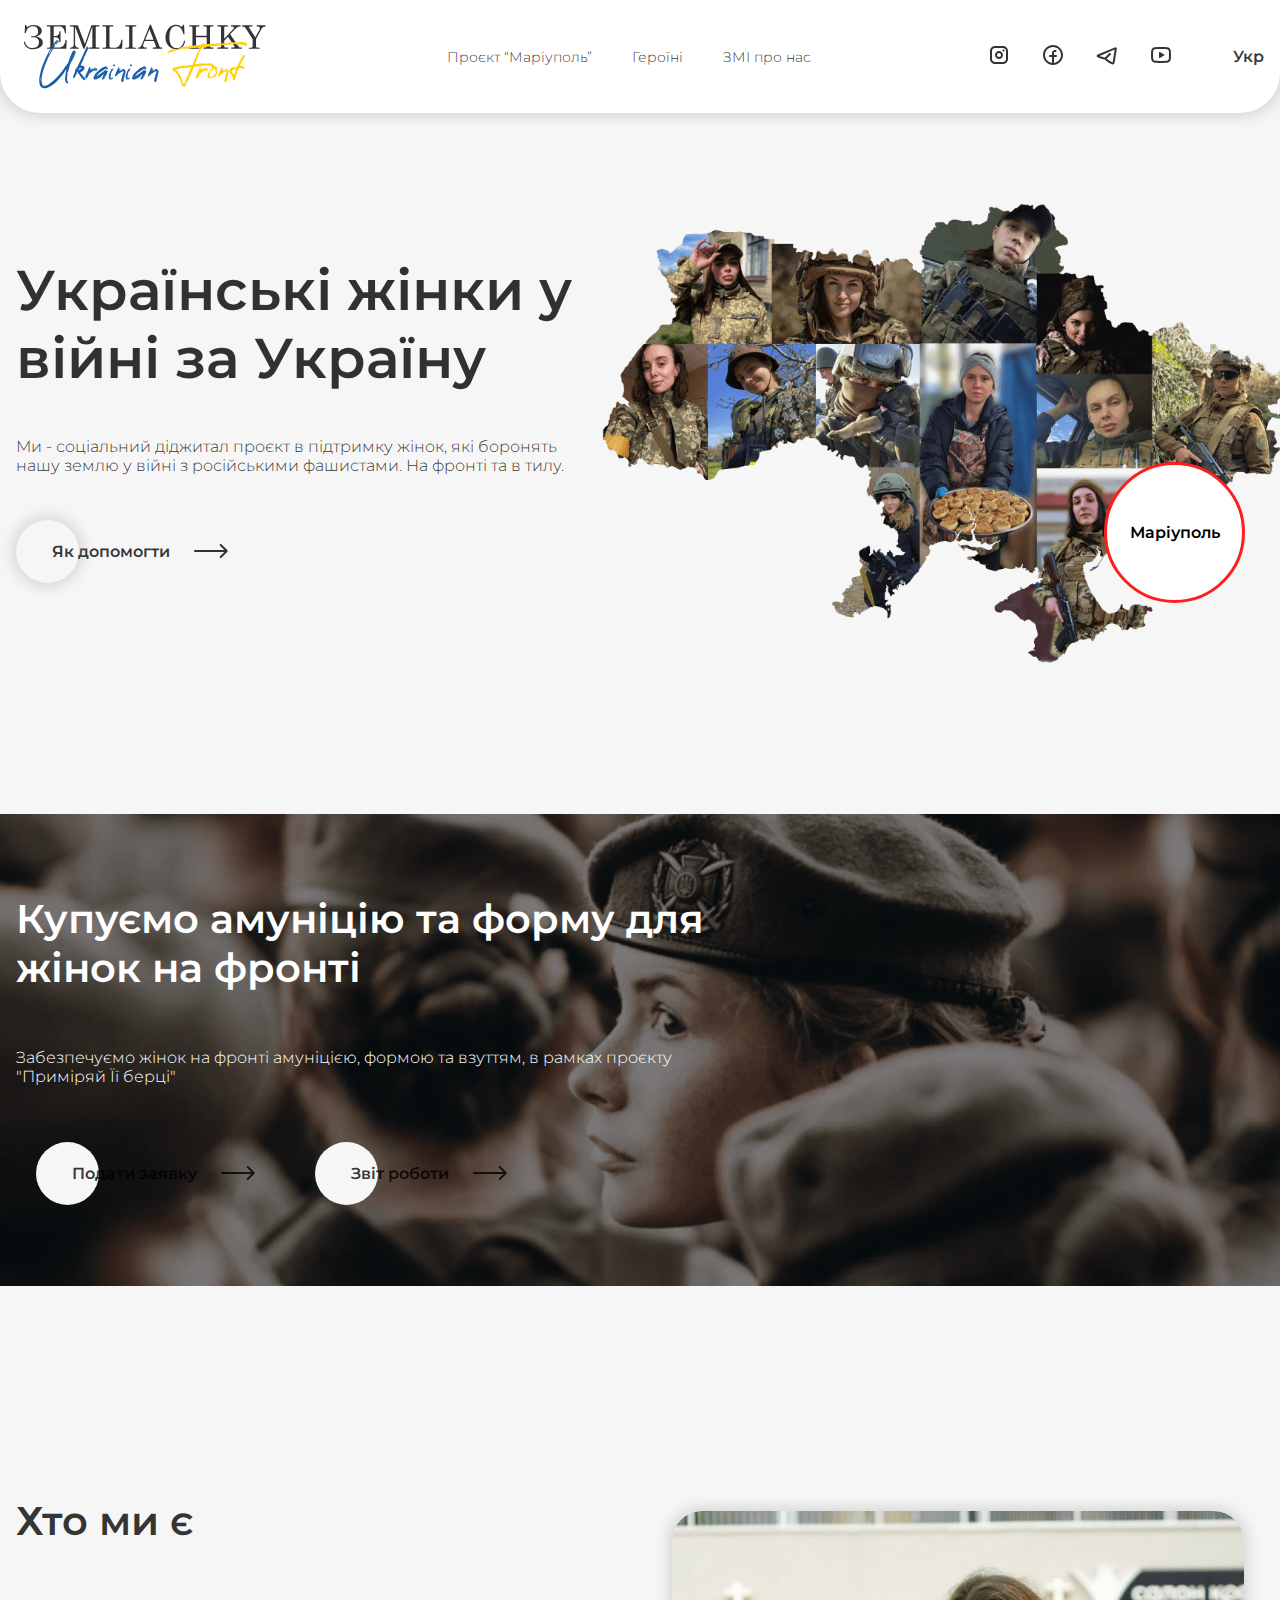
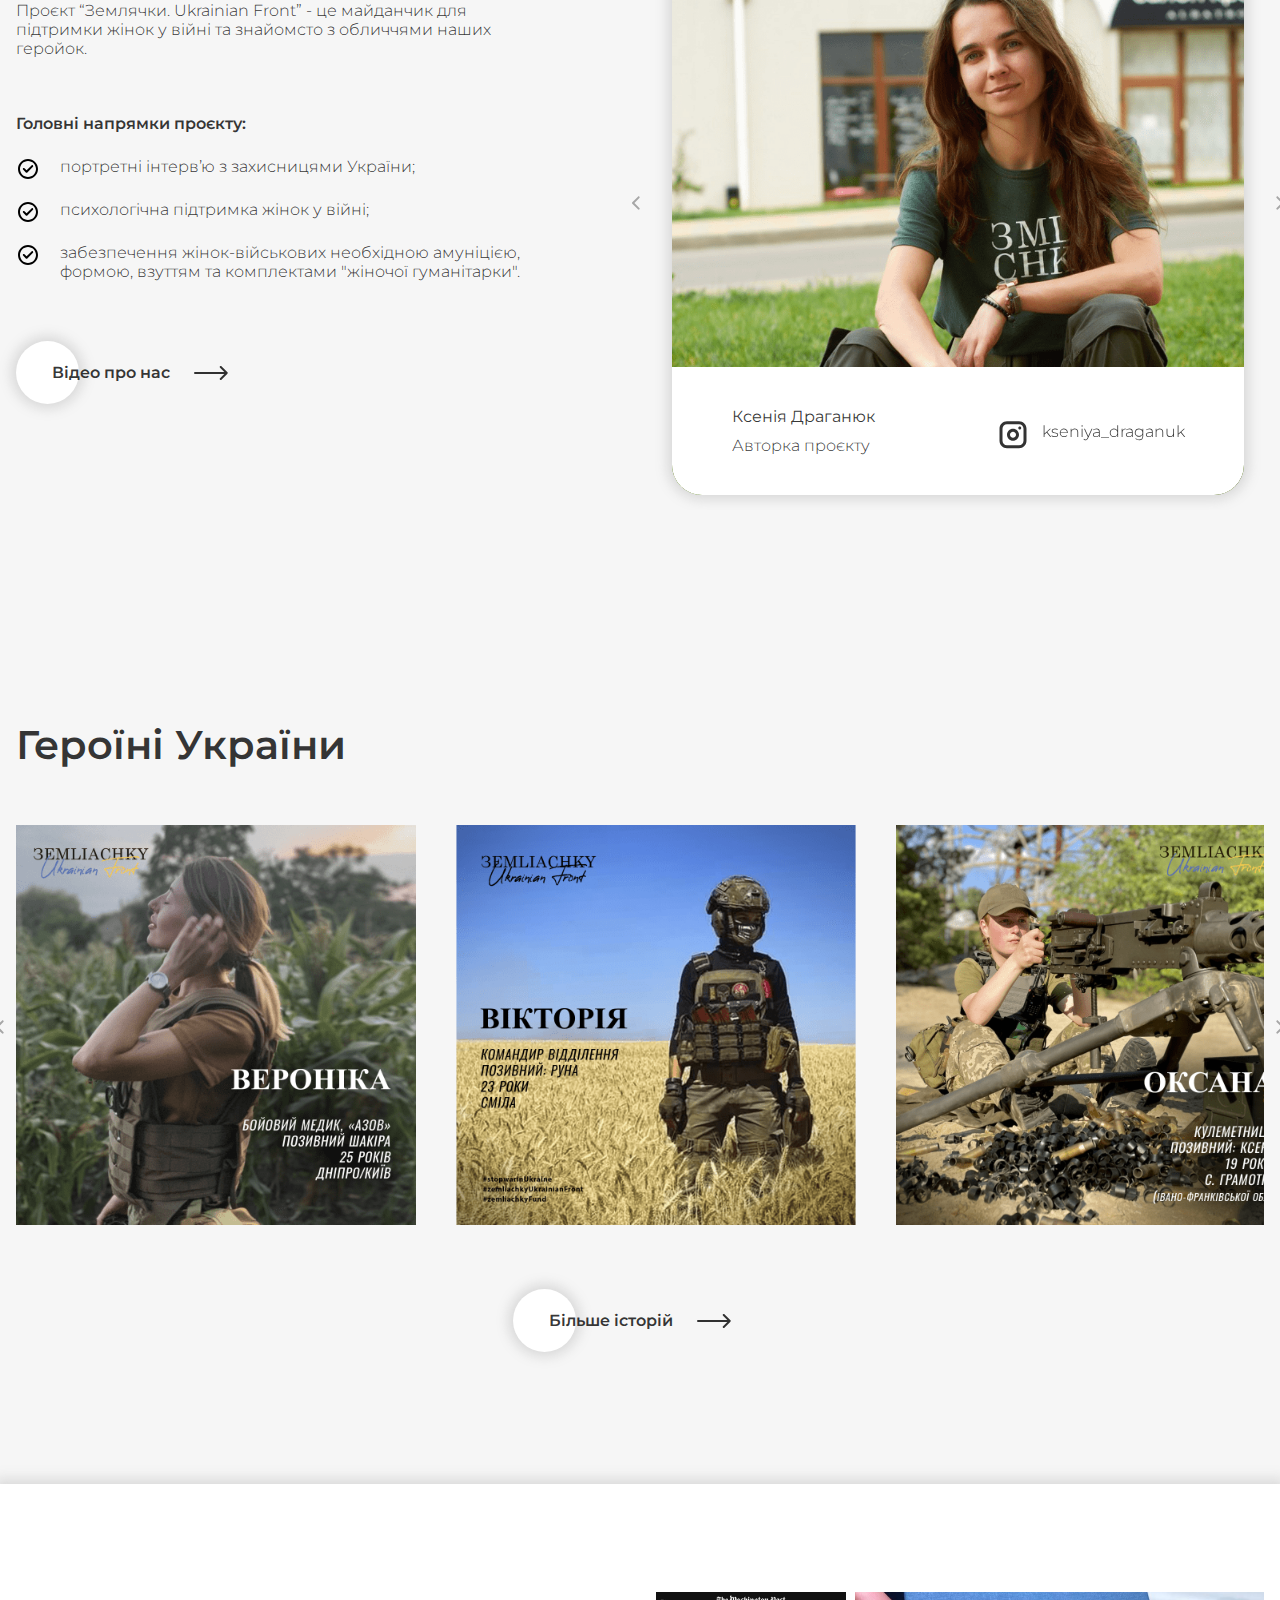
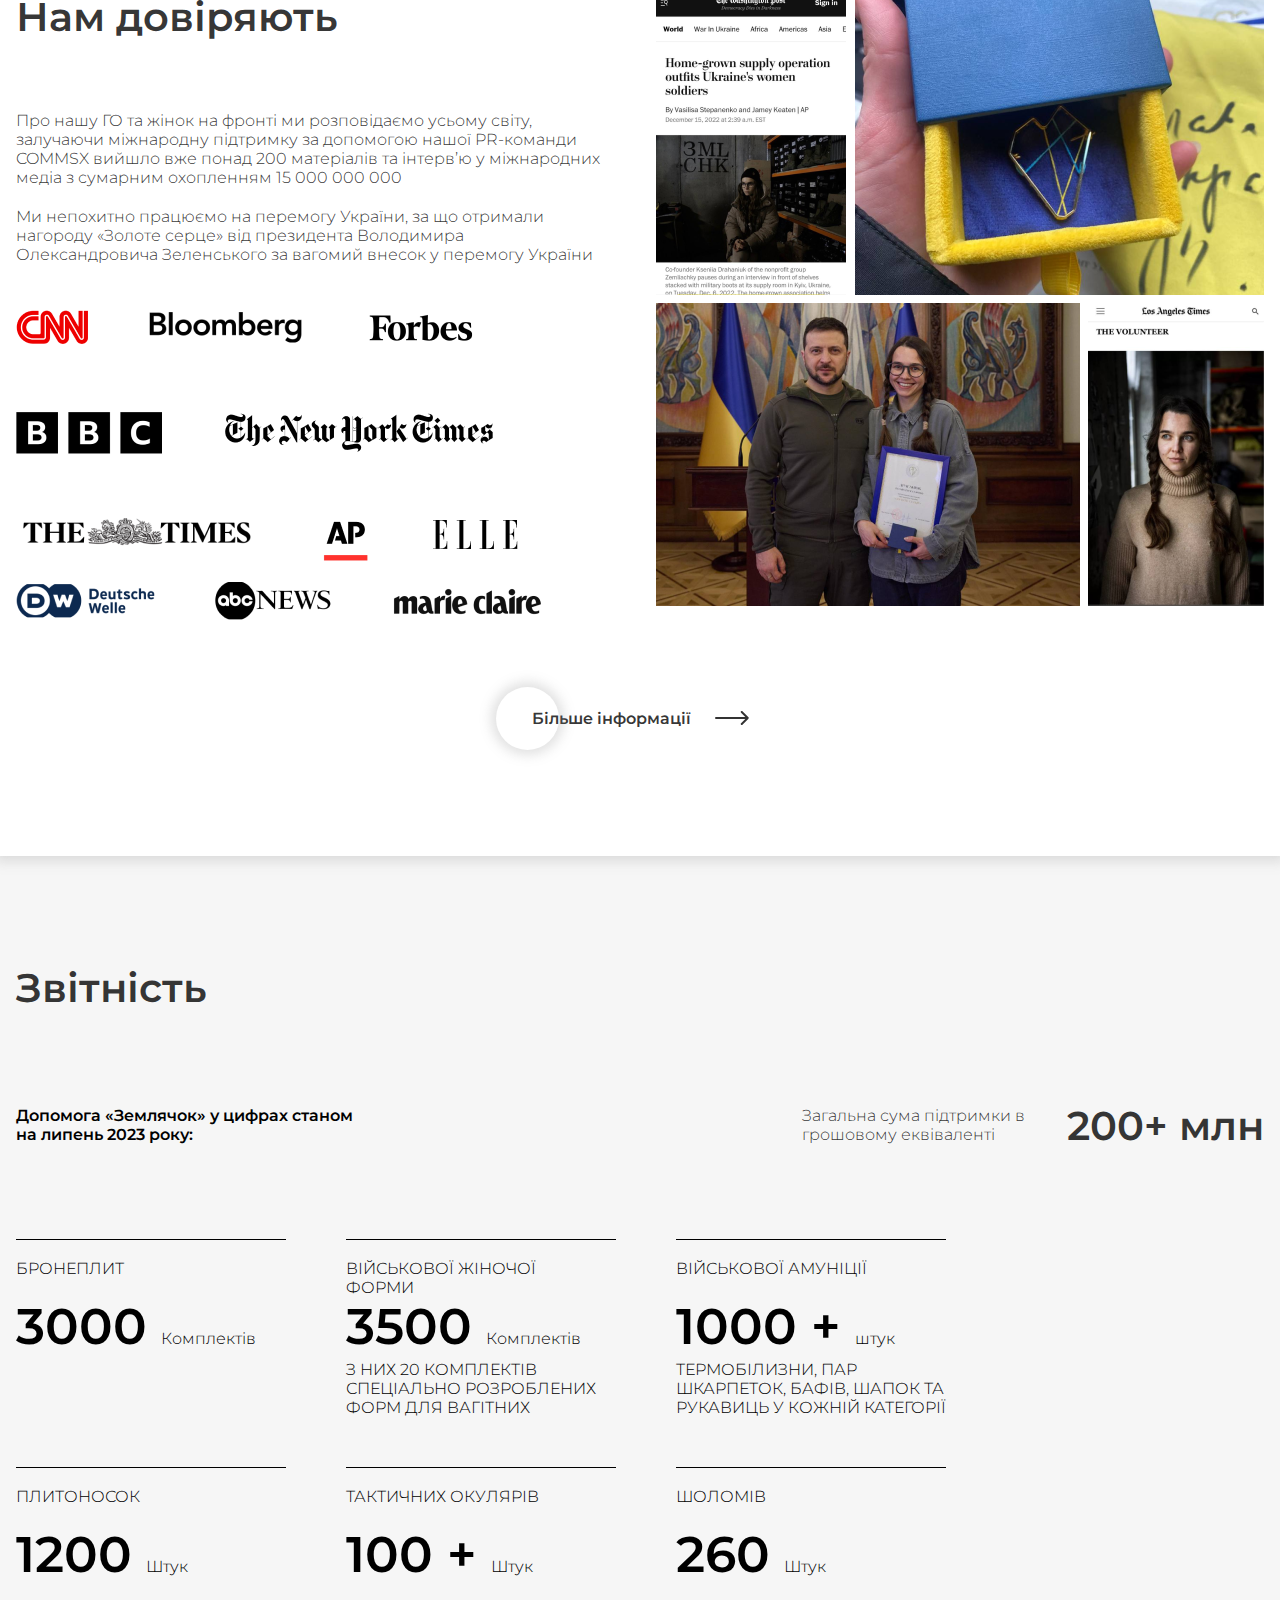
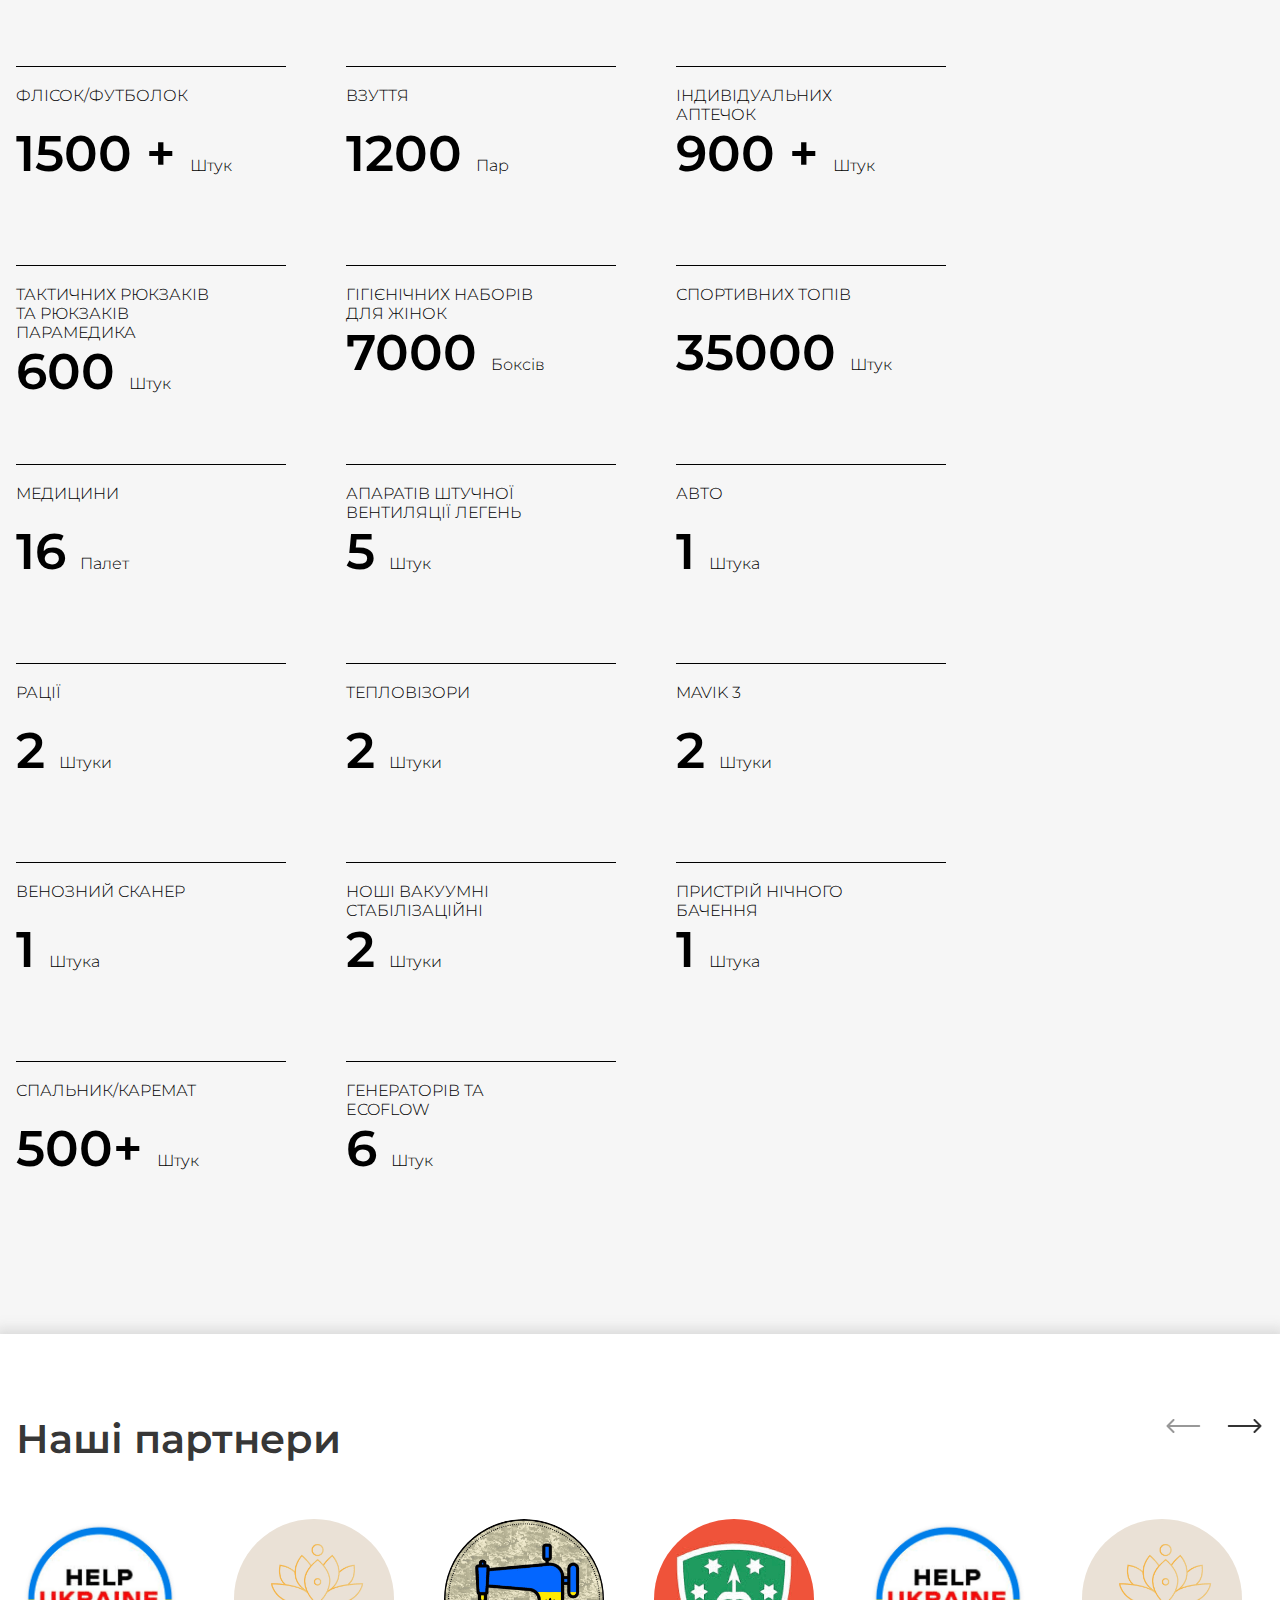
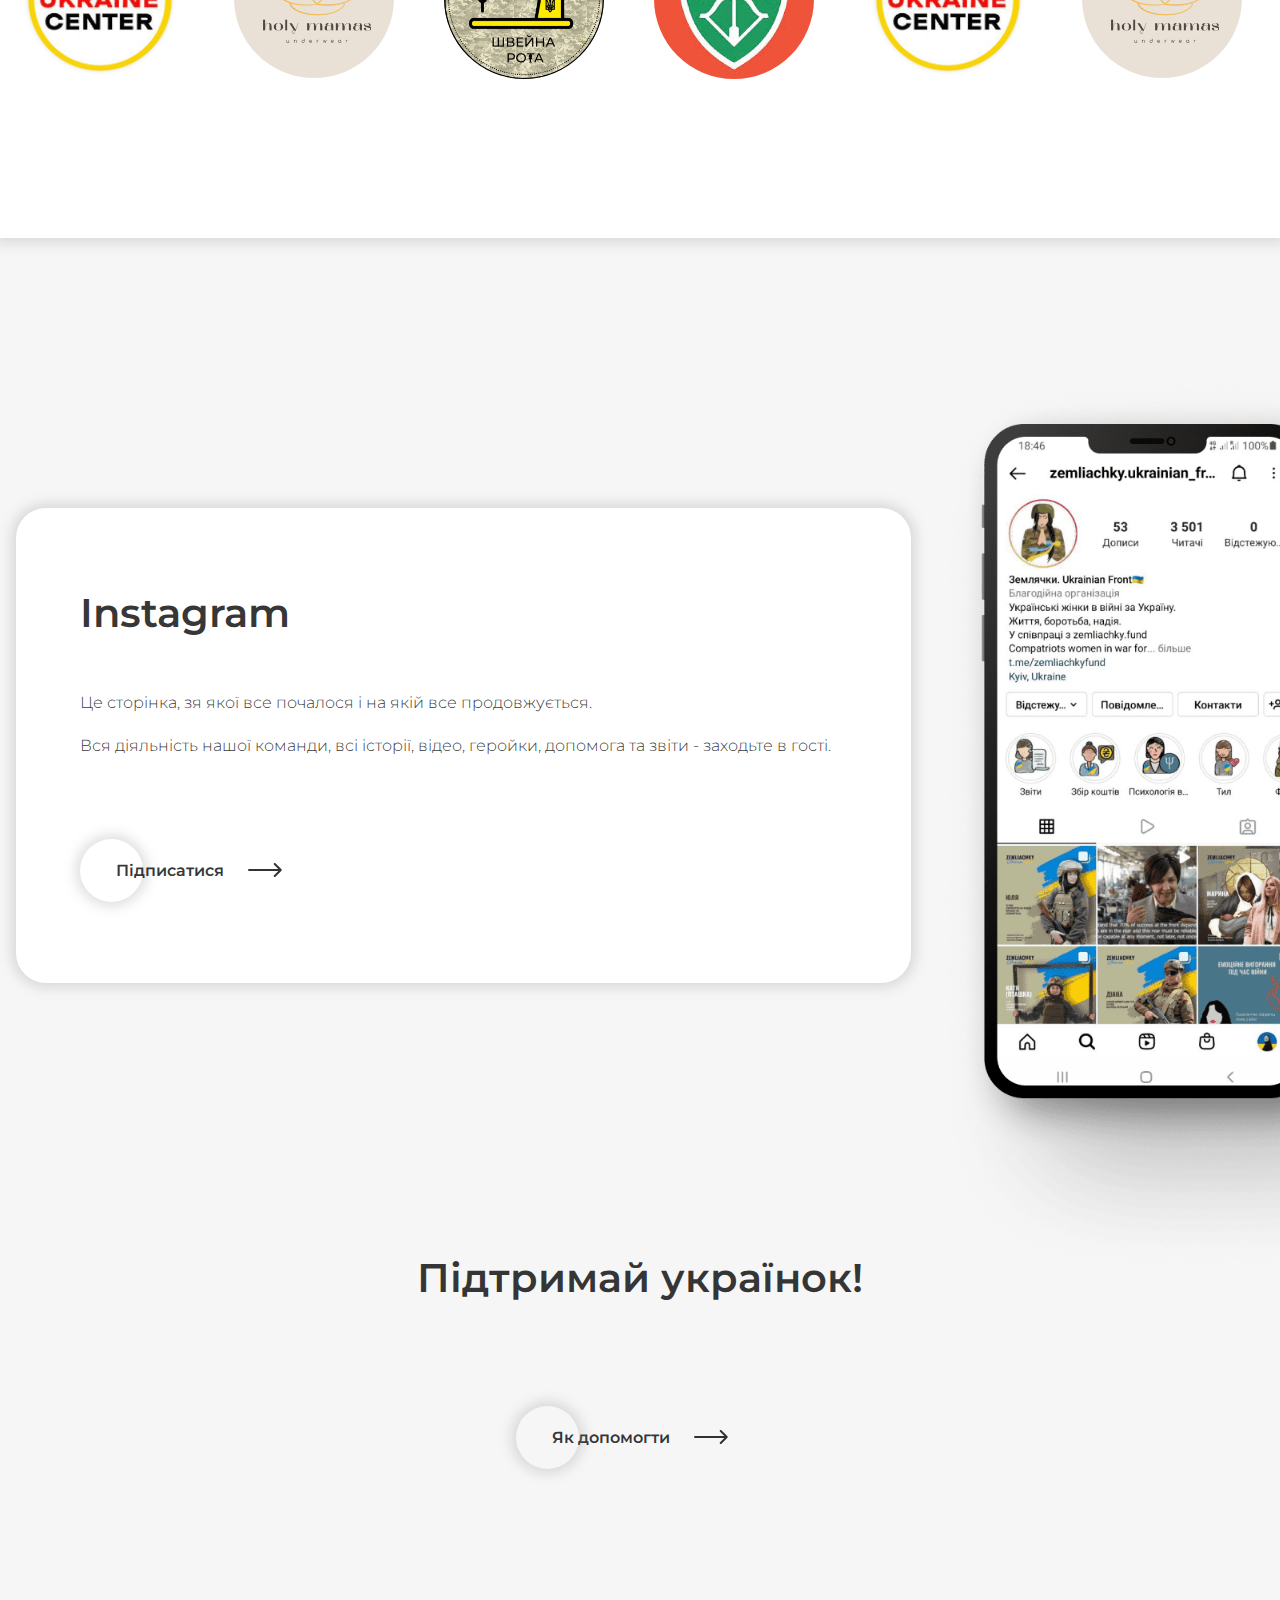
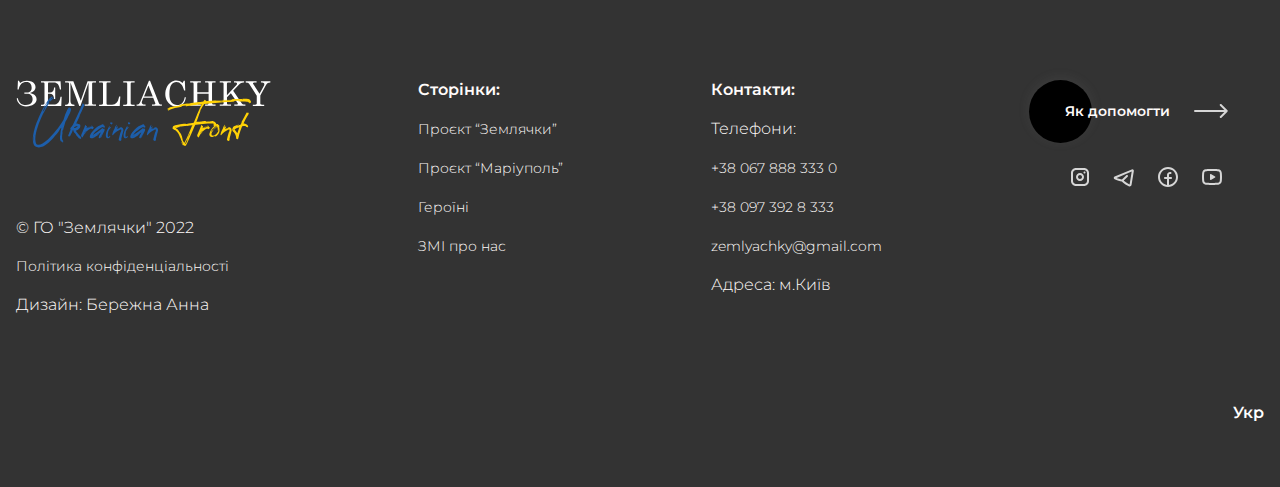
==== commit 8e36a0fc: "created the reporting section" ====
--- a/index.html
+++ b/index.html
@@ -384,6 +384,125 @@
                     </div>
                 </div>
             </section>
+            <section class="reporting">
+                <div class="container">
+                    <div class="reporting__wrapper">
+                        <h2 class="reporting__title">Звітність</h2>
+                        <div class="reporting__subtitle">
+                            <b>Допомога «Землячок» у цифрах станом на липень 2023 року:</b>
+                            <div class="reporting__subtitle-inner">
+                                <p>Загальна сума підтримки в грошовому еквіваленті</p>
+                                <span>200+ млн</span>
+                            </div>
+                        </div>
+                        <div class="reporting__items">
+                            <div class="reporting__item">
+                                <p class="reporting__item-title">бронеплит</p>
+                                <p><span>3000 </span>Комплектів</p>
+                            </div>
+                            <div class="reporting__item">
+                                <p class="reporting__item-title">Військової жіночої форми</p>
+                                <p><span>3500 </span>Комплектів</p>
+                                <p class="reporting__item-text">з них 20 комплектів спеціально розроблених форм для
+                                    вагітних</p>
+                            </div>
+                            <div class="reporting__item">
+                                <p class="reporting__item-title">Військової амуніції</p>
+                                <p><span>1000 + </span>штук</p>
+                                <p class="reporting__item-text">термобілизни, пар шкарпеток, бафів, шапок та рукавиць у
+                                    кожній категорії</p>
+                            </div>
+                            <div class="reporting__item">
+                                <p class="reporting__item-title">Плитоносок</p>
+                                <p><span>1200 </span>Штук</p>
+                            </div>
+                            <div class="reporting__item">
+                                <p class="reporting__item-title">Тактичних окулярів</p>
+                                <p><span>100 + </span>Штук</p>
+                            </div>
+                            <div class="reporting__item">
+                                <p class="reporting__item-title">Шоломів</p>
+                                <p><span>260 </span>Штук</p>
+                            </div>
+                            <div class="reporting__item">
+                                <p class="reporting__item-title">Флісок/футболок</p>
+                                <p><span>1500 + </span>Штук</p>
+                            </div>
+                            <div class="reporting__item">
+                                <p class="reporting__item-title">Взуття</p>
+                                <p><span>1200 </span>Пар</p>
+                            </div>
+                            <div class="reporting__item">
+                                <p class="reporting__item-title">Індивідуальних аптечок</p>
+                                <p><span>900 + </span>Штук</p>
+                            </div>
+                            <div class="reporting__item">
+                                <p class="reporting__item-title">Тактичних рюкзаків
+                                    та рюкзаків парамедика
+                                </p>
+                                <p><span>600 </span>Штук</p>
+                            </div>
+                            <div class="reporting__item">
+                                <p class="reporting__item-title">Гігієнічних наборів для жінок</p>
+                                <p><span>7000 </span>Боксів</p>
+                            </div>
+                            <div class="reporting__item">
+                                <p class="reporting__item-title">Спортивних топів</p>
+                                <p><span>35000 </span>Штук</p>
+                            </div>
+                            <div class="reporting__item">
+                                <p class="reporting__item-title">Медицини</p>
+                                <p><span>16 </span>Палет</p>
+                            </div>
+                            <div class="reporting__item">
+                                <p class="reporting__item-title">Апаратів штучної вентиляції легень</p>
+                                <p><span>5 </span>Штук</p>
+                            </div>
+                            <div class="reporting__item">
+                                <p class="reporting__item-title">Авто</p>
+                                <p><span>1 </span>Штука</p>
+                            </div>
+                            <div class="reporting__item">
+                                <p class="reporting__item-title">Рації</p>
+                                <p><span>2 </span>Штуки</p>
+                            </div>
+                            <div class="reporting__item">
+                                <p class="reporting__item-title">Тепловізори</p>
+                                <p><span>2 </span>Штуки</p>
+                            </div>
+                            <div class="reporting__item">
+                                <p class="reporting__item-title">Mavik 3</p>
+                                <p><span>2 </span>Штуки</p>
+                            </div>
+                            <div class="reporting__item">
+                                <p class="reporting__item-title">Венозний сканер</p>
+                                <p><span>1 </span>Штука</p>
+                            </div>
+                            <div class="reporting__item">
+                                <p class="reporting__item-title">Ноші вакуумні
+                                    стабілізаційні
+                                </p>
+                                <p><span>2 </span>Штуки</p>
+                            </div>
+                            <div class="reporting__item">
+                                <p class="reporting__item-title">Пристрій нічного
+                                    бачення
+                                </p>
+                                <p><span>1 </span>Штука</p>
+                            </div>
+                            <div class="reporting__item">
+                                <p class="reporting__item-title">Спальник/каремат</p>
+                                <p><span>500+ </span>Штук</p>
+                            </div>
+                            <div class="reporting__item">
+                                <p class="reporting__item-title">генераторів та EcoFlow
+                                </p>
+                                <p><span>6 </span>Штук</p>
+                            </div>
+                        </div>
+                    </div>
+                </div>
+            </section>
             <!-- <section class="psyhological-support">
                 <div class="container">
                     <div class="psyhological-support__inner">
--- a/css/style.css
+++ b/css/style.css
@@ -2726,6 +2726,7 @@
 .trust {
   background-color: #fff;
   padding: 108px 0 105px;
+  box-shadow: 0px 0px 12px 5px rgba(136, 136, 136, 0.25);
 }
 
 .trust__title {
@@ -2770,8 +2771,89 @@
   width: 100%;
 }
 
-/* .trust__content-right {
-} */
+/* REPORTING SECTION */
+
+.reporting {
+  padding: 107px 0 124px;
+}
+
+.reporting__title {
+  font-weight: 600;
+  font-size: 40px;
+  line-height: 49px;
+  margin-bottom: 89px;
+}
+
+.reporting__subtitle {
+  display: flex;
+  justify-content: space-between;
+  align-items: center;
+  flex-wrap: wrap;
+  gap: 20px;
+  margin-bottom: 89px;
+}
+
+.reporting__subtitle-inner {
+  display: flex;
+  align-items: center;
+  flex-wrap: wrap;
+}
+
+.reporting__subtitle b {
+  color: #000;
+  font-weight: 600;
+  max-width: 355px;
+}
+
+.reporting__subtitle p {
+  max-width: 265px;
+  display: block;
+}
+
+.reporting__subtitle span {
+  font-weight: 600;
+  font-size: 40px;
+  line-height: 49px;
+}
+
+.reporting__items {
+  display: grid;
+  grid-template-columns: repeat(auto-fit, 270px);
+  grid-gap: 50px 60px;
+  grid-auto-rows: minmax(149px, auto);
+  color: #000;
+}
+
+.reporting__item {
+  position: relative;
+  max-width: 280px;
+}
+
+.reporting__item::before {
+  content: "";
+  position: absolute;
+  height: 0.5px;
+  width: 100%;
+  background-color: #000;
+  top: 0;
+}
+
+.reporting__item-title {
+  margin: 20px 0;
+  max-width: 201px;
+  min-height: 38px;
+  text-transform: uppercase;
+}
+
+.reporting__item-text {
+  margin-top: 12px;
+  text-transform: uppercase;
+}
+
+.reporting__item p span {
+  font-size: 50px;
+  font-weight: 600;
+}
 
 /* ADAPTIVE */
 
@@ -3516,7 +3598,8 @@
     padding-bottom: 40px;
   }
   .partners__title,
-  .trust__title {
+  .trust__title,
+  .reporting__title {
     font-size: 26px;
     line-height: 32px;
     margin-bottom: 54px;
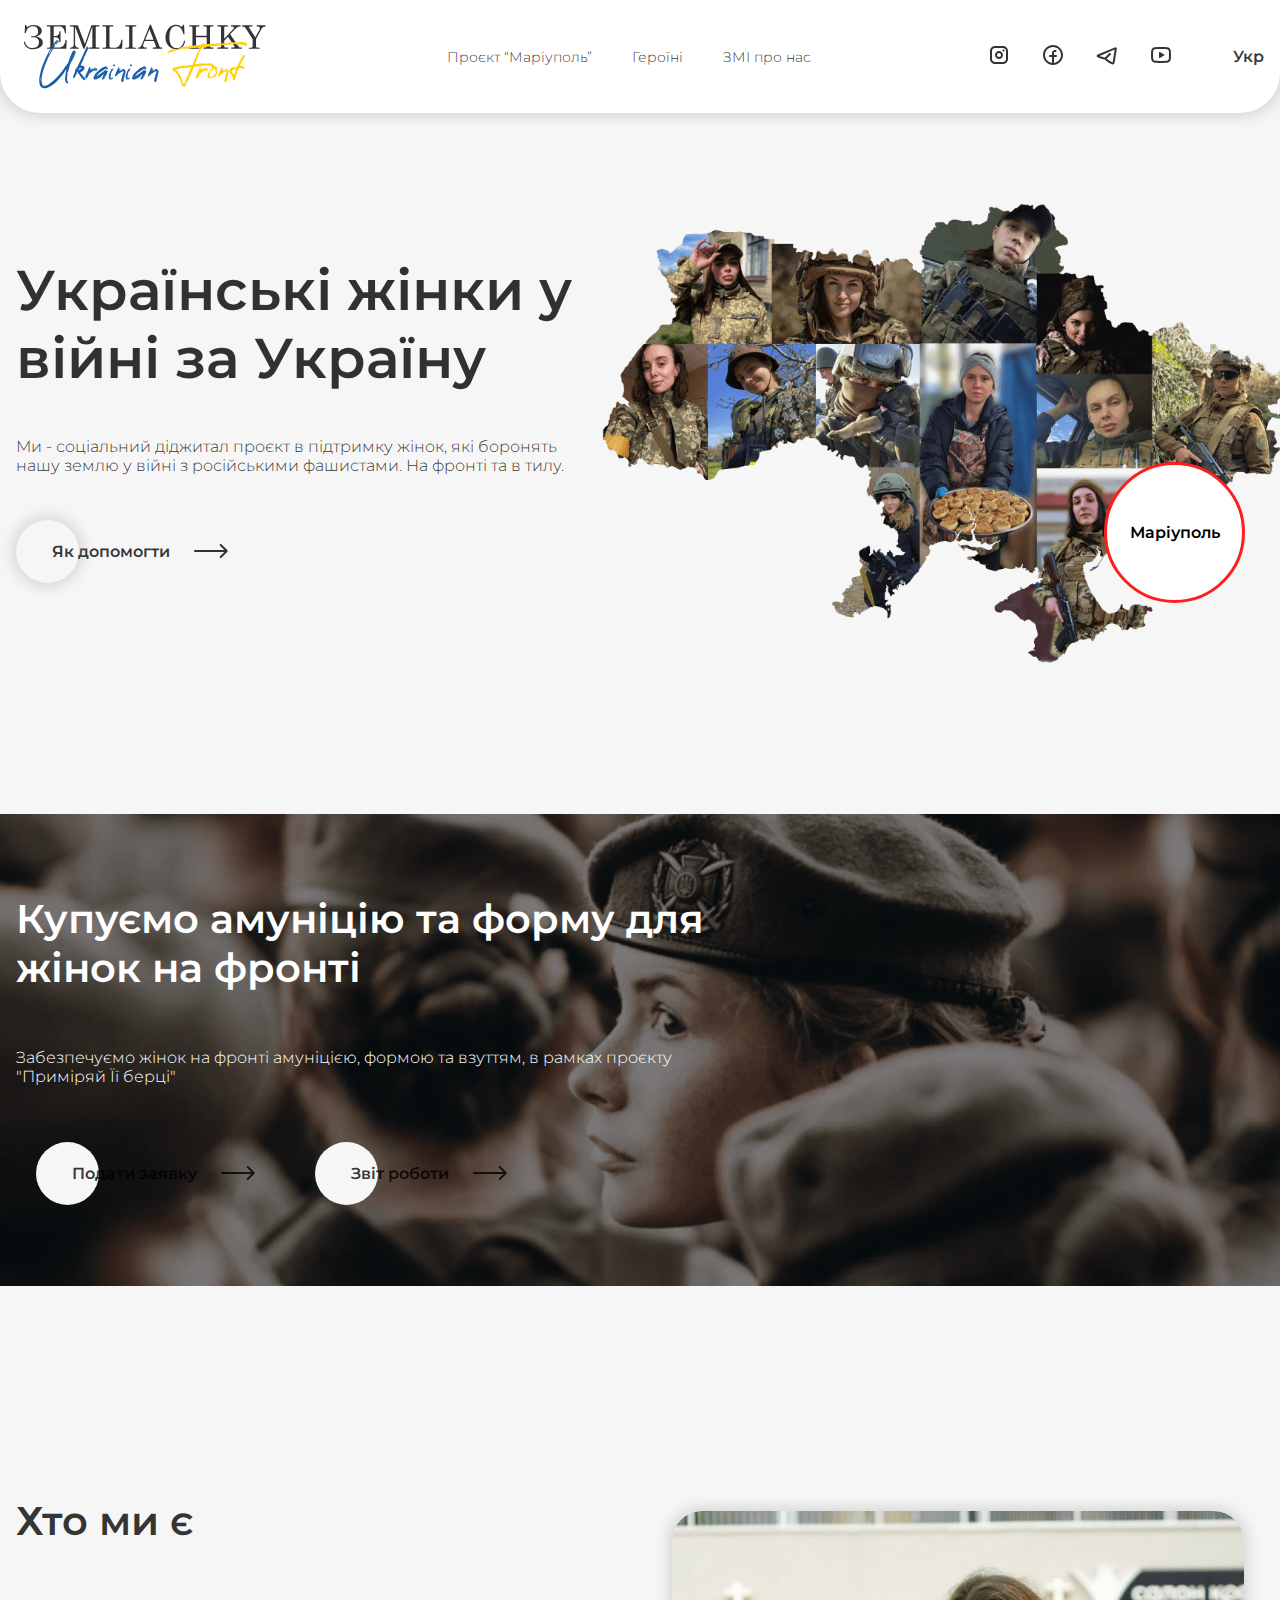
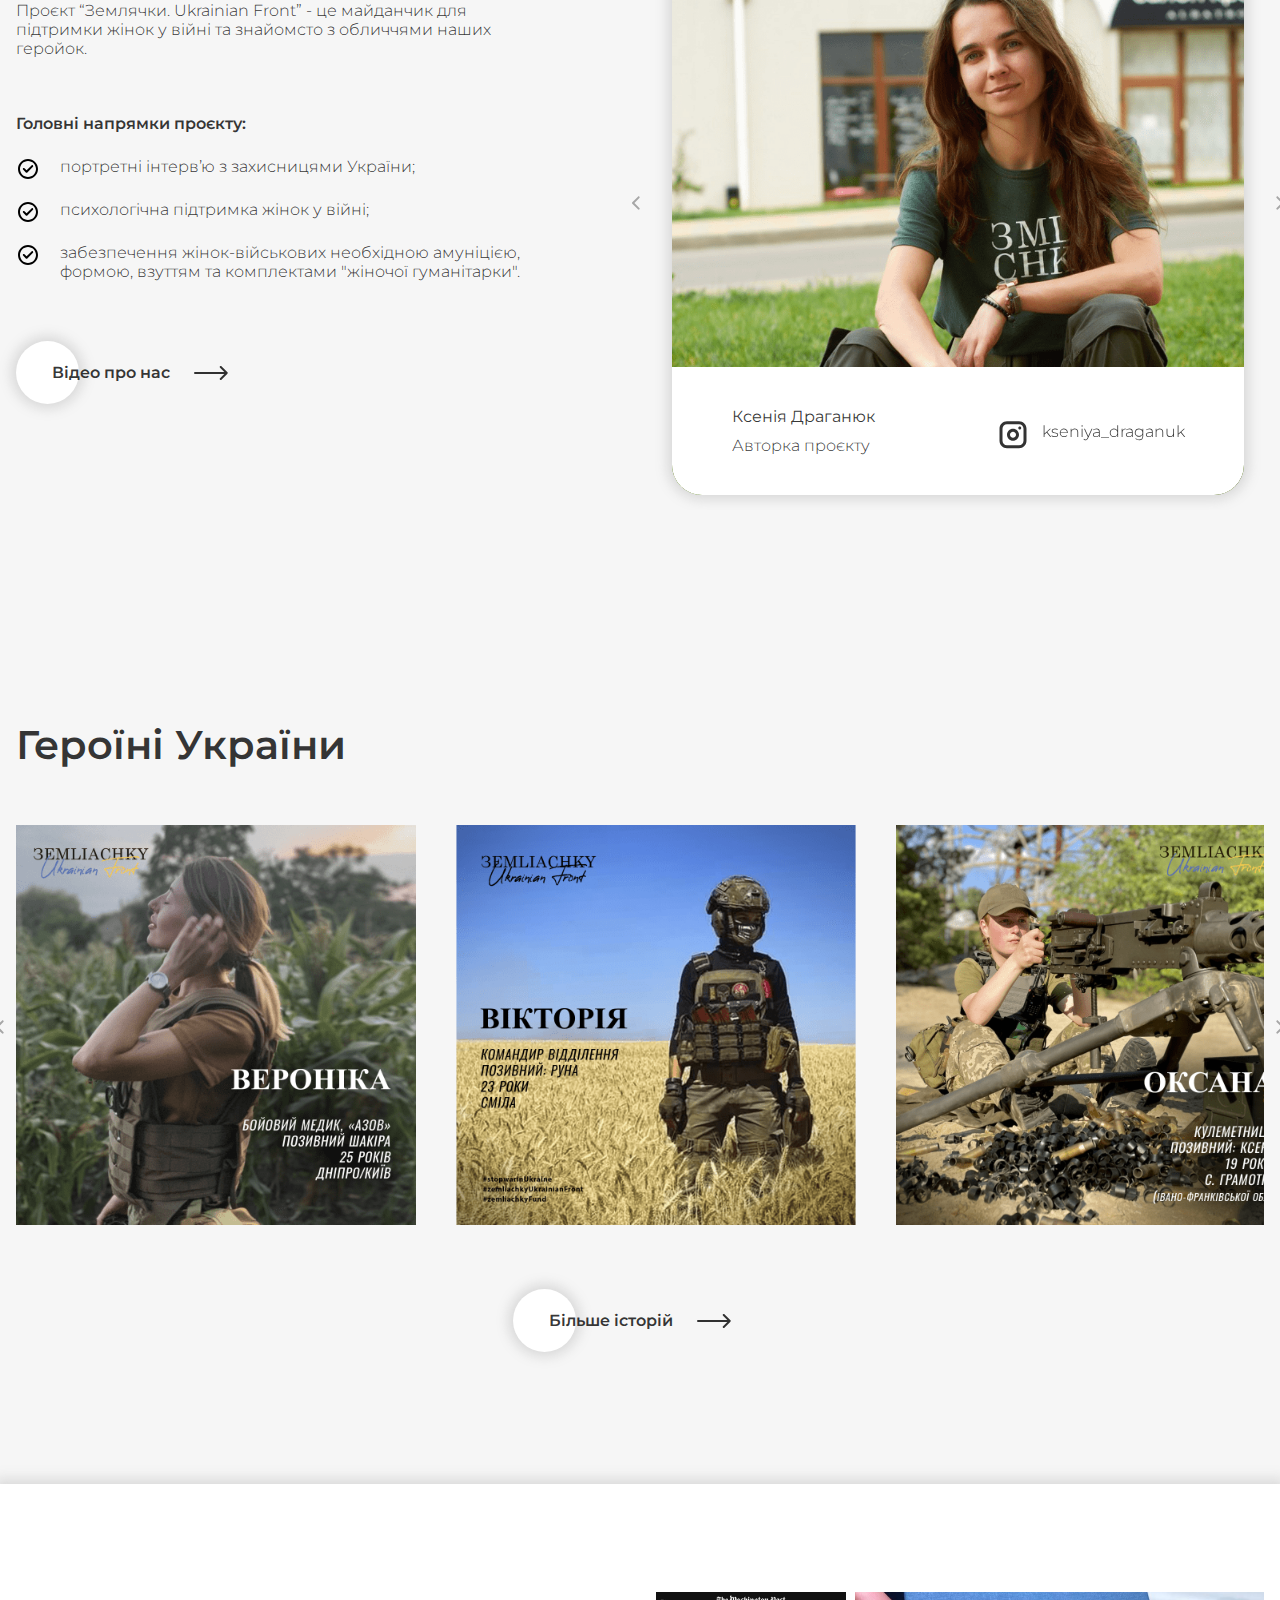
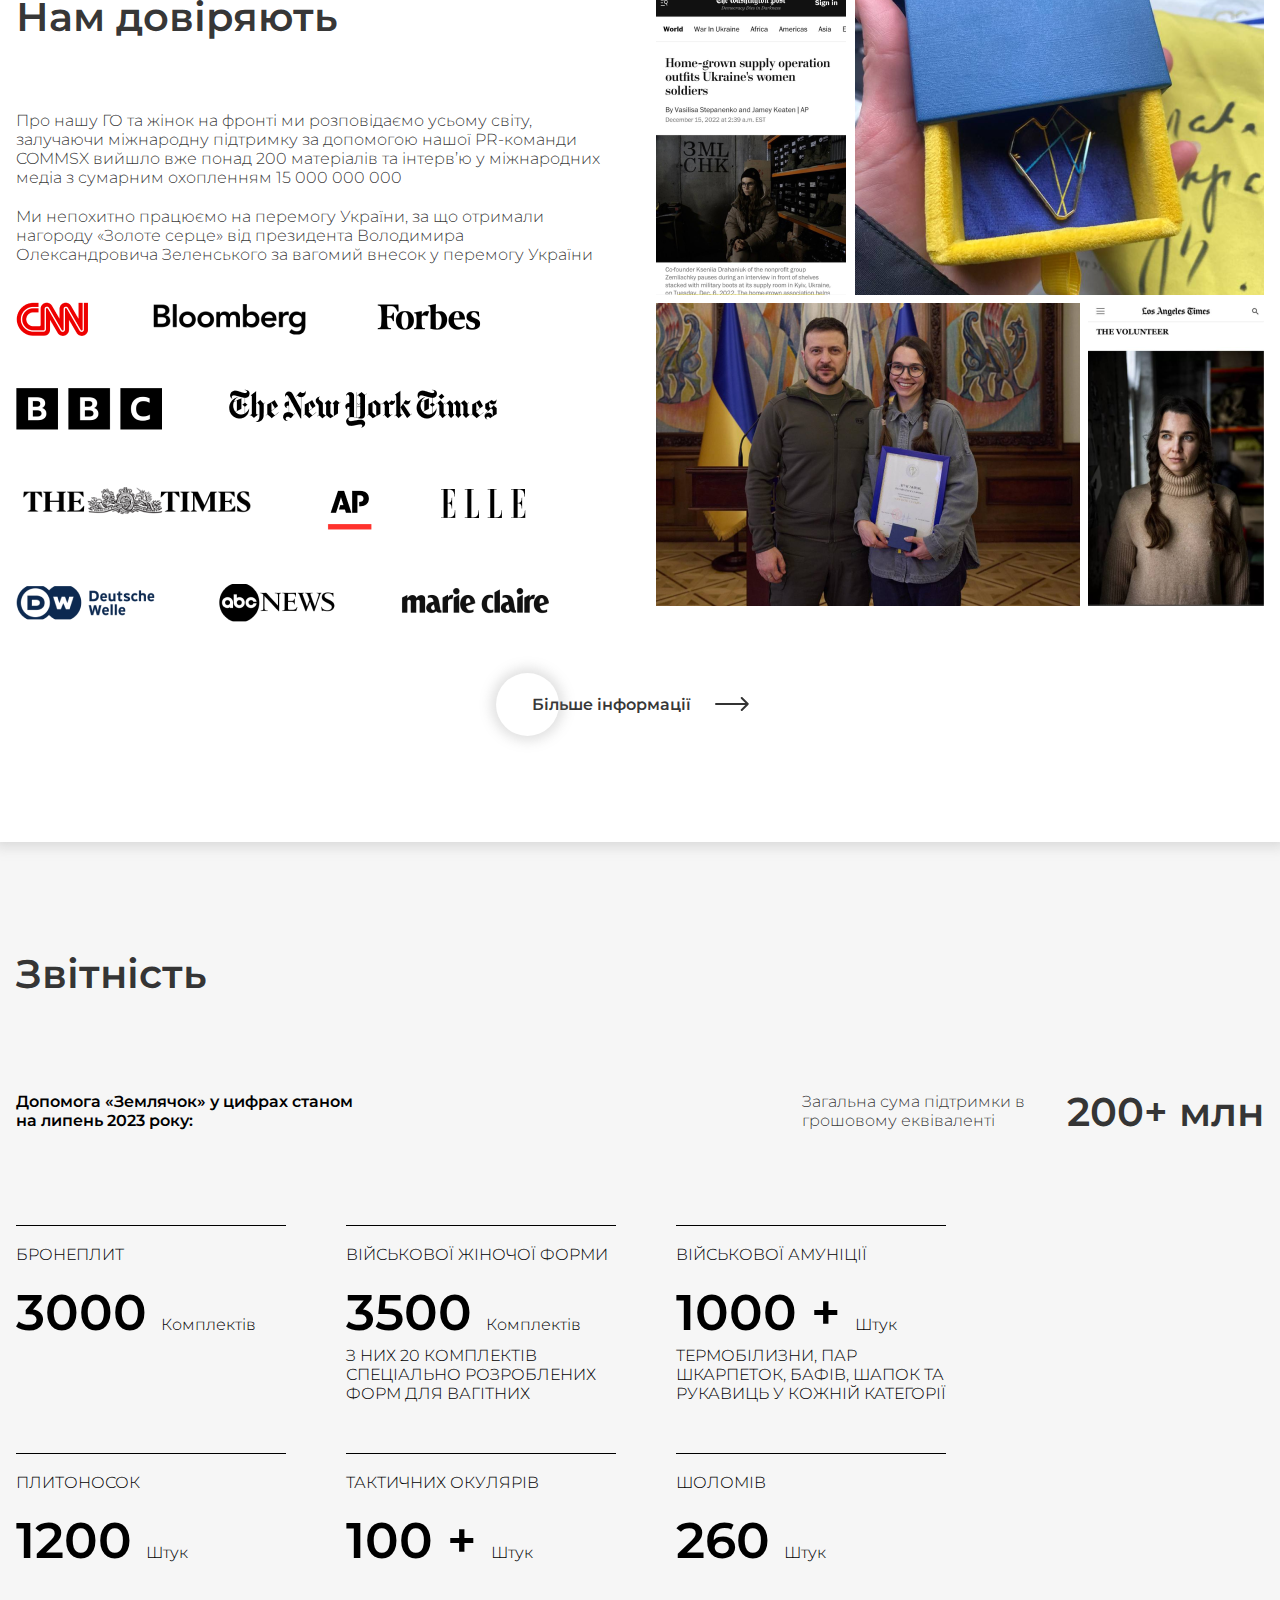
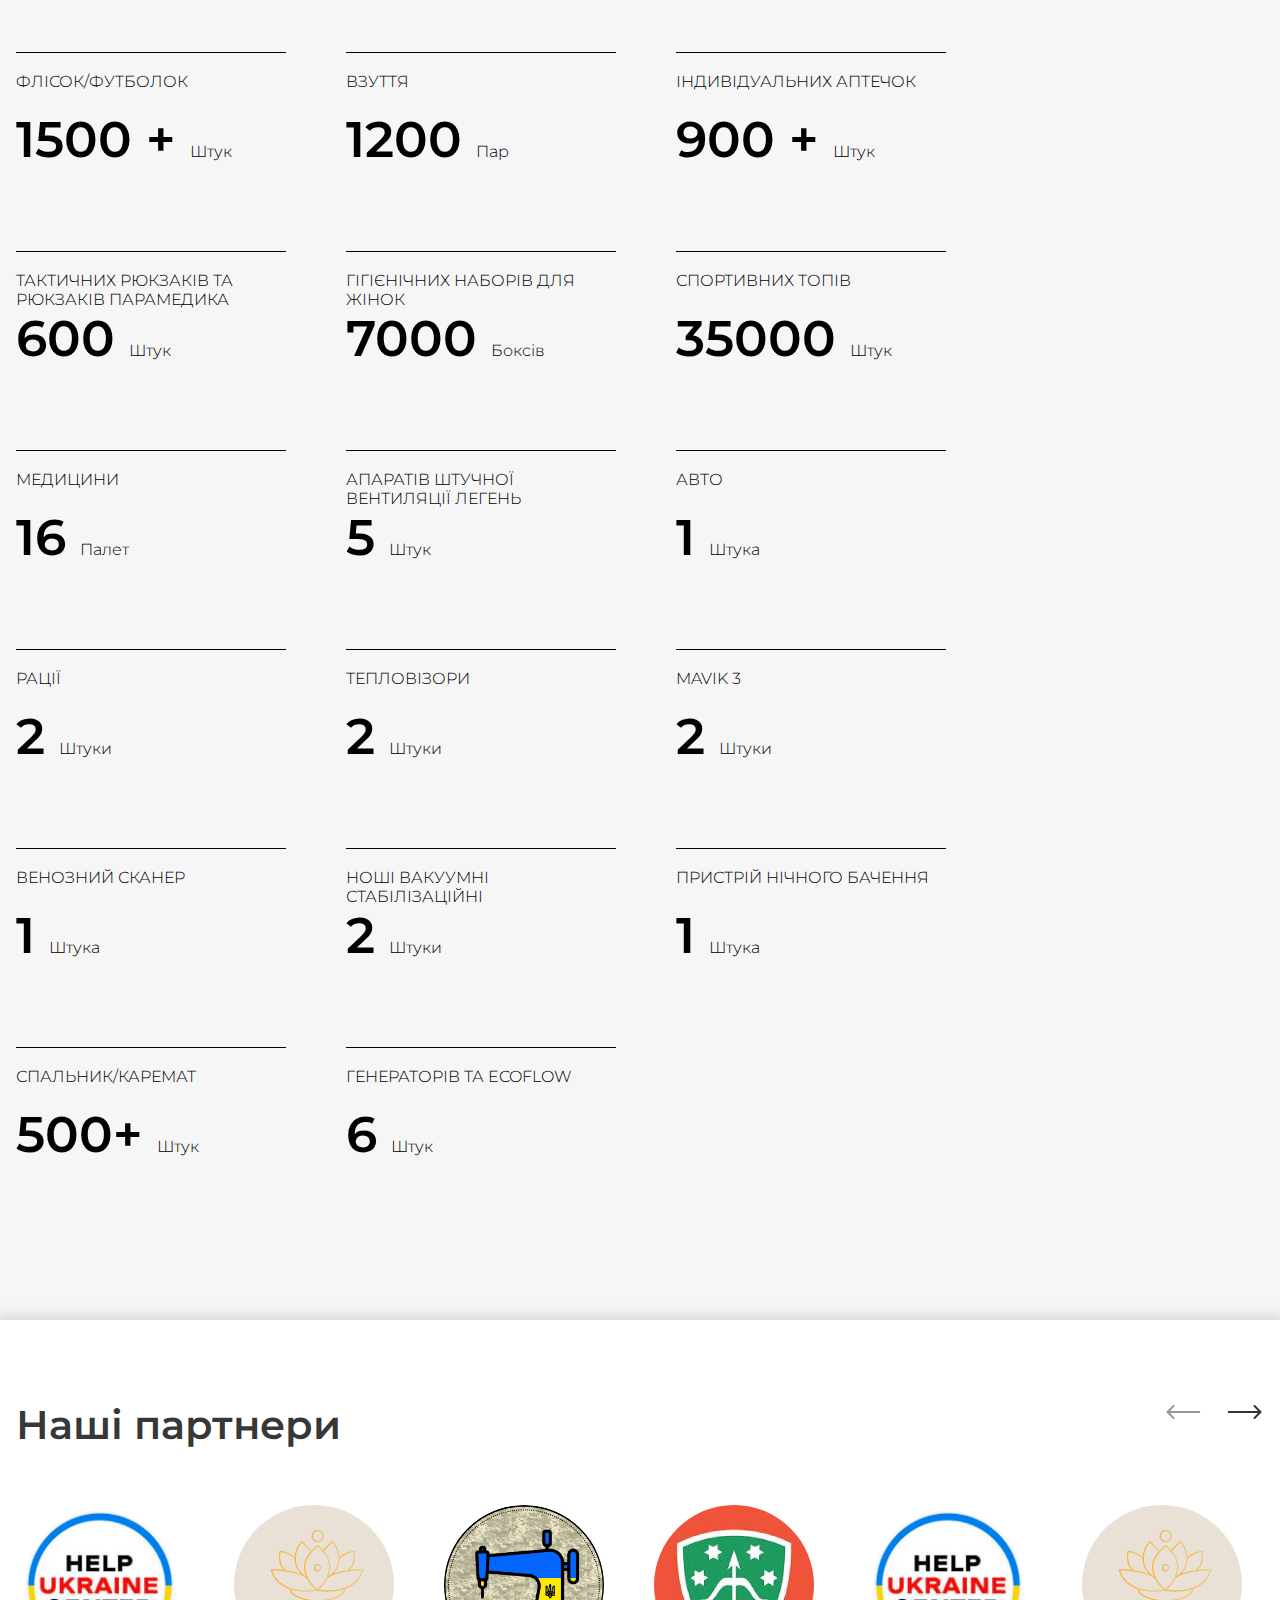
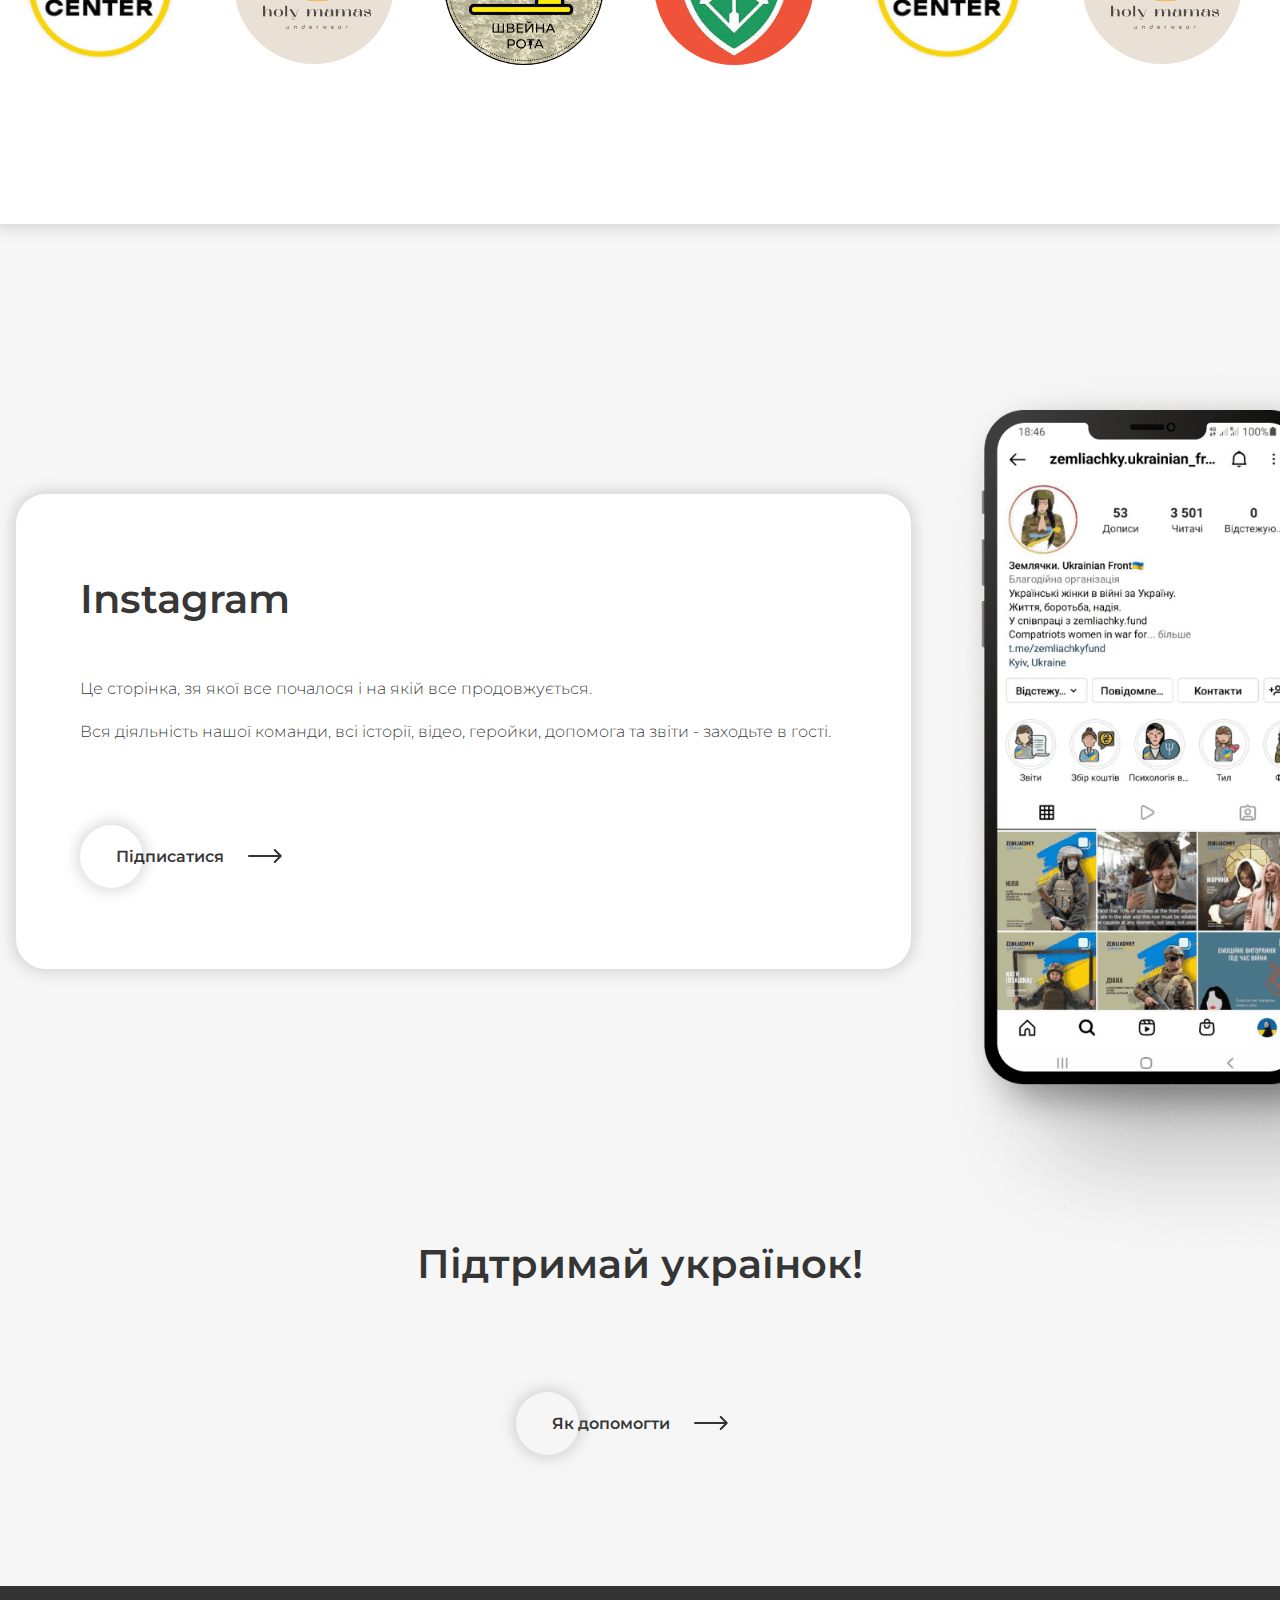
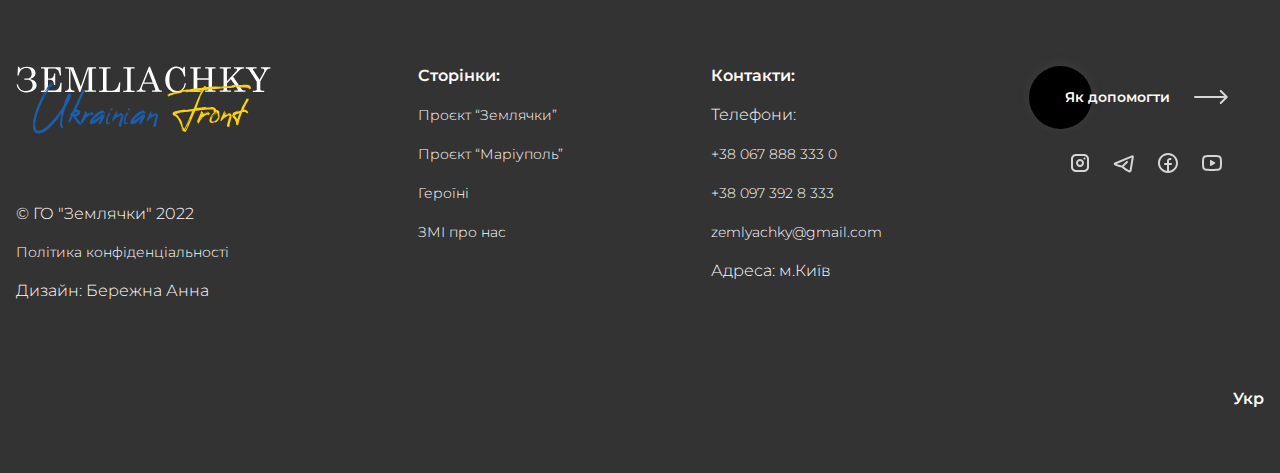
==== commit 3408b781: "edits" ====
--- a/index.html
+++ b/index.html
@@ -352,19 +352,41 @@
                             <p>Ми непохитно працюємо на перемогу України, за що отримали нагороду «Золоте серце» від
                                 президента Володимира Олександровича Зеленського за вагомий внесок у перемогу України
                             </p>
-                            <div class="smi-block">
-                                <img src="images/CNN-logo.png" alt="">
-                                <img src="images/bloomberg_logo.png" alt="">
-                                <img src="images/Forbes-logo.png" alt="">
-                                <img src="images/BBC_Logo_2021.png" alt="">
-                                <img src="images/New-York-Times-logo.png" alt="">
-                                <img src="images/the-times.png" alt="">
-                                <img src="images/Associated-Press-logo.png" alt="">
-                                <img src="images/Elle.png" alt="">
-                                <img src="images/Deutsche_Welle_Logo.png" alt="">
-                                <img src="images/ABC_News_logo_2021.png" alt="">
-                                <img src="images/Marie-Claire-logo.png" alt="">
-                            </div>
+                            <ul class="smi__list">
+                                <li class="smi__list-item">
+                                    <img src="images/CNN-logo.png" alt="">
+                                </li>
+                                <li class="smi__list-item">
+                                    <img src="images/bloomberg_logo.png" alt="">
+                                </li>
+                                <li class="smi__list-item">
+                                    <img src="images/Forbes-logo.png" alt="">
+                                </li>
+                                <li class="smi__list-item">
+                                    <img src="images/BBC_Logo_2021.png" alt="">
+                                </li>
+                                <li class="smi__list-item">
+                                    <img src="images/New-York-Times-logo.png" alt="">
+                                </li>
+                                <li class="smi__list-item">
+                                    <img src="images/the-times.png" alt="">
+                                </li>
+                                <li class="smi__list-item">
+                                    <img src="images/Associated-Press-logo.png" alt="">
+                                </li>
+                                <li class="smi__list-item">
+                                    <img src="images/Elle.png" alt="">
+                                </li>
+                                <li class="smi__list-item">
+                                    <img src="images/Deutsche_Welle_Logo.png" alt="">
+                                </li>
+                                <li class="smi__list-item">
+                                    <img src="images/ABC_News_logo_2021.png" alt="">
+                                </li>
+                                <li class="smi__list-item">
+                                    <img src="images/Marie-Claire-logo.png" alt="">
+                                </li>
+                            </ul>
                         </div>
                         <div class="trust__content-right">
                             <img src="images/trust-img.jpg" alt="">
@@ -408,7 +430,7 @@
                             </div>
                             <div class="reporting__item">
                                 <p class="reporting__item-title">Військової амуніції</p>
-                                <p><span>1000 + </span>штук</p>
+                                <p><span>1000 + </span>Штук</p>
                                 <p class="reporting__item-text">термобілизни, пар шкарпеток, бафів, шапок та рукавиць у
                                     кожній категорії</p>
                             </div>
--- a/css/style.css
+++ b/css/style.css
@@ -2750,14 +2750,24 @@
   margin-top: 20px;
 }
 
-.smi-block {
+.smi__list {
   margin-top: 35px;
   display: flex;
   flex-wrap: wrap;
-  gap: 0 60px;
-}
-
-.smi-block img {
+  align-items: center;
+  gap: 48px 64px;
+}
+
+.smi__list-item {
+  display: flex;
+  align-items: center;
+  justify-content: center;
+  height: 100%;
+}
+
+.smi__list-item img {
+  display: block;
+  max-width: 100%;
   object-fit: contain;
 }
 
@@ -2840,7 +2850,6 @@
 
 .reporting__item-title {
   margin: 20px 0;
-  max-width: 201px;
   min-height: 38px;
   text-transform: uppercase;
 }
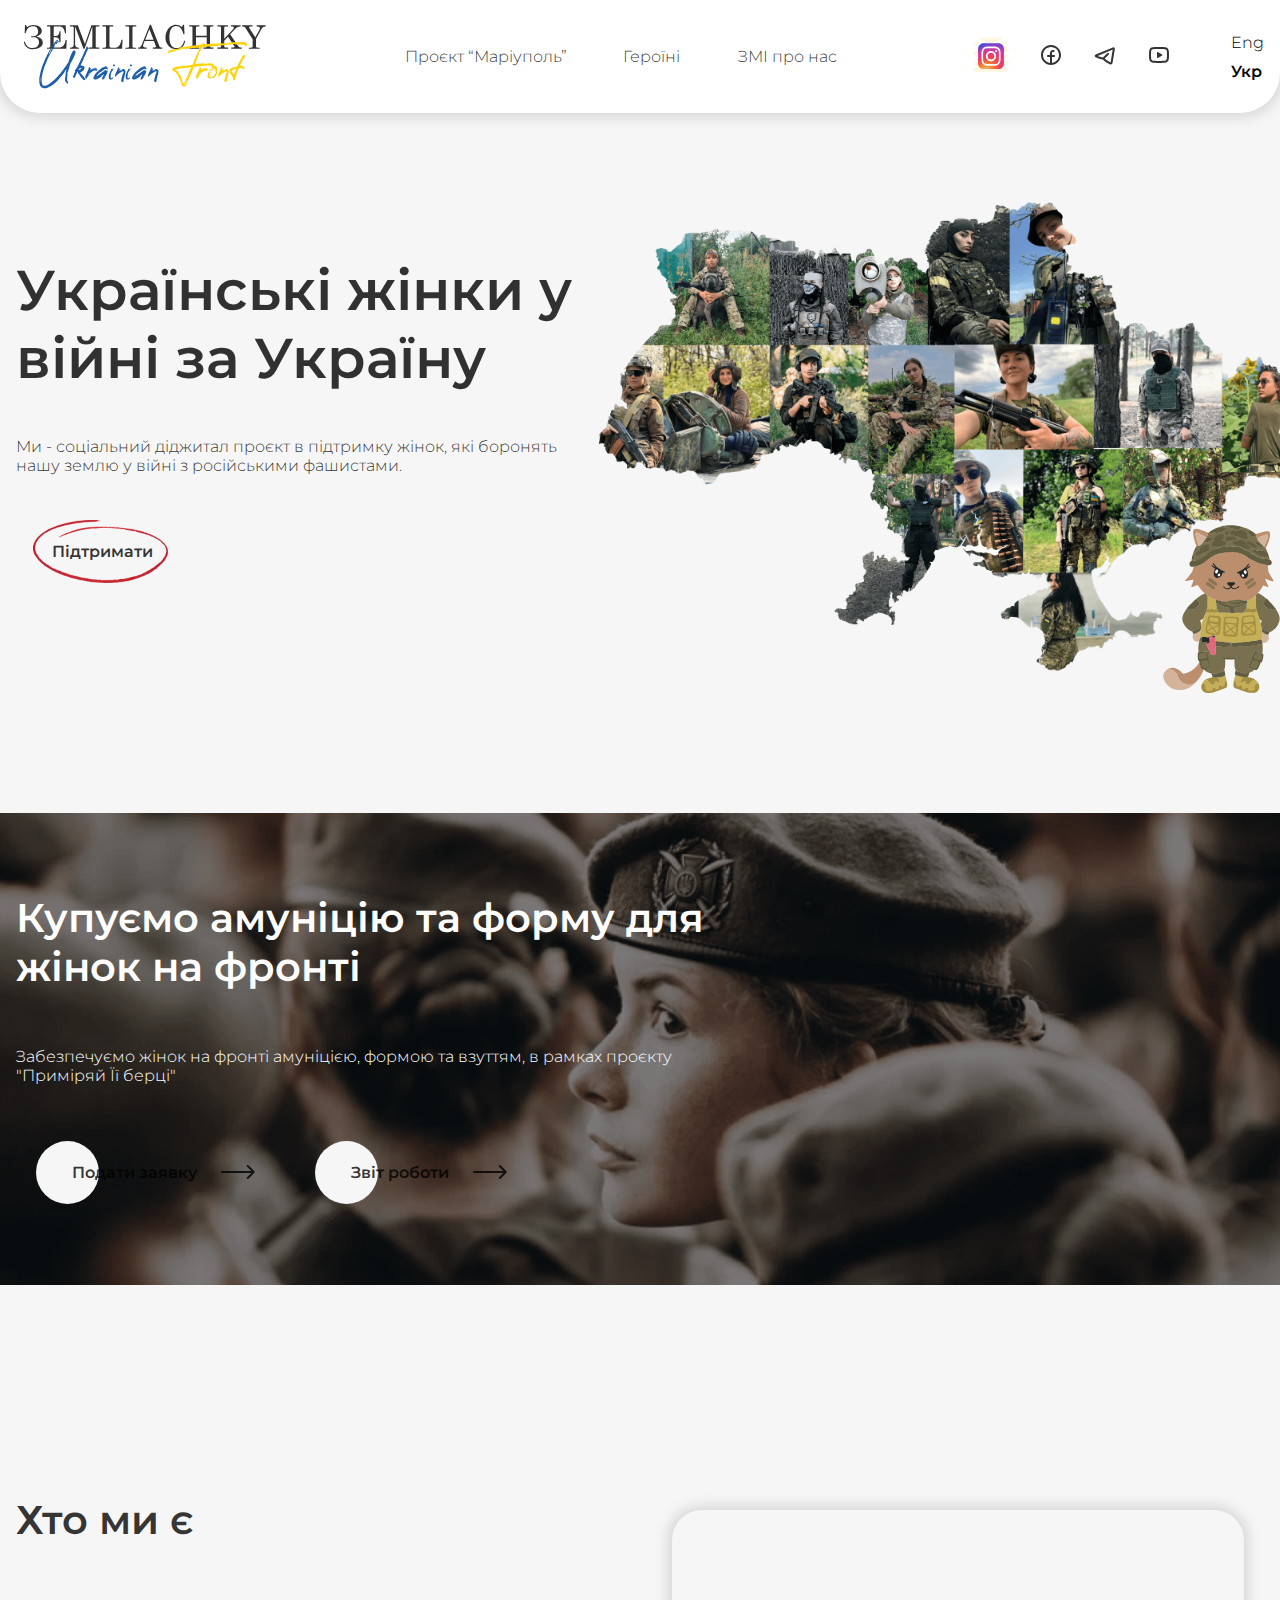
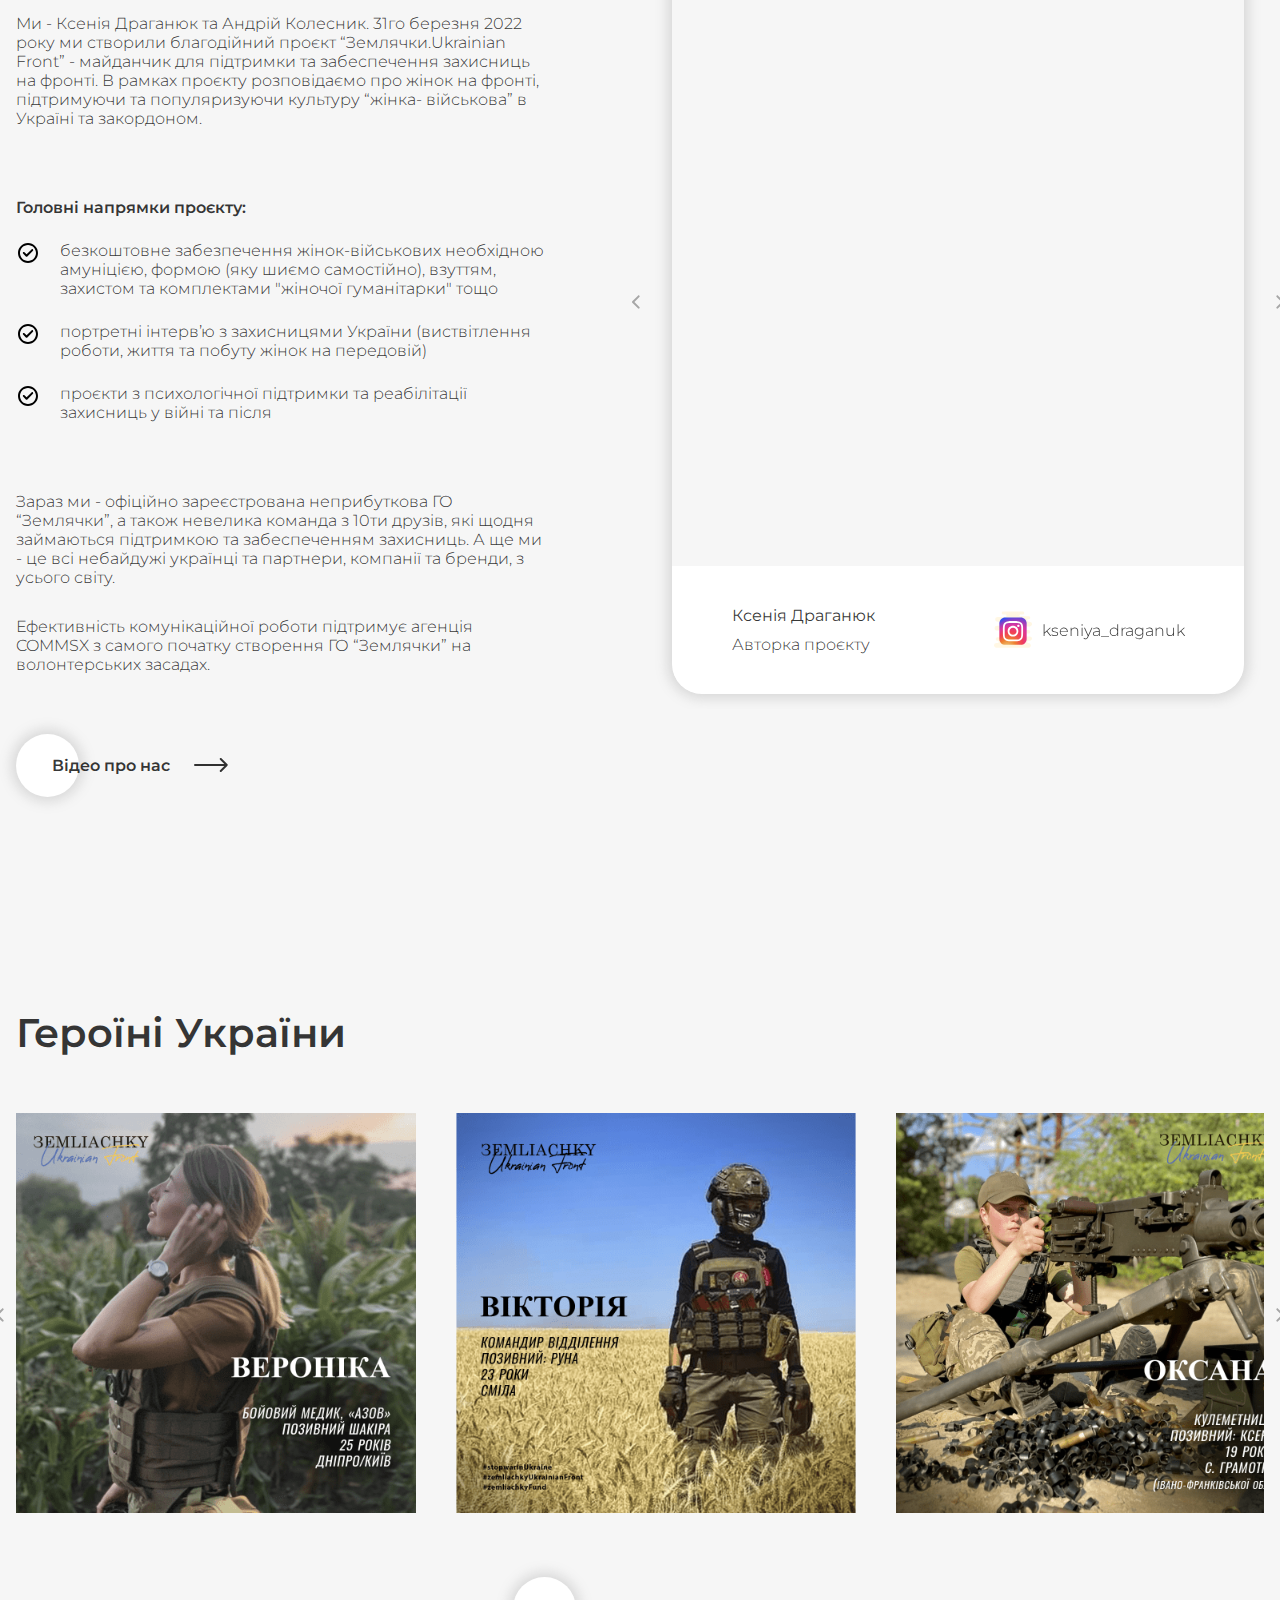
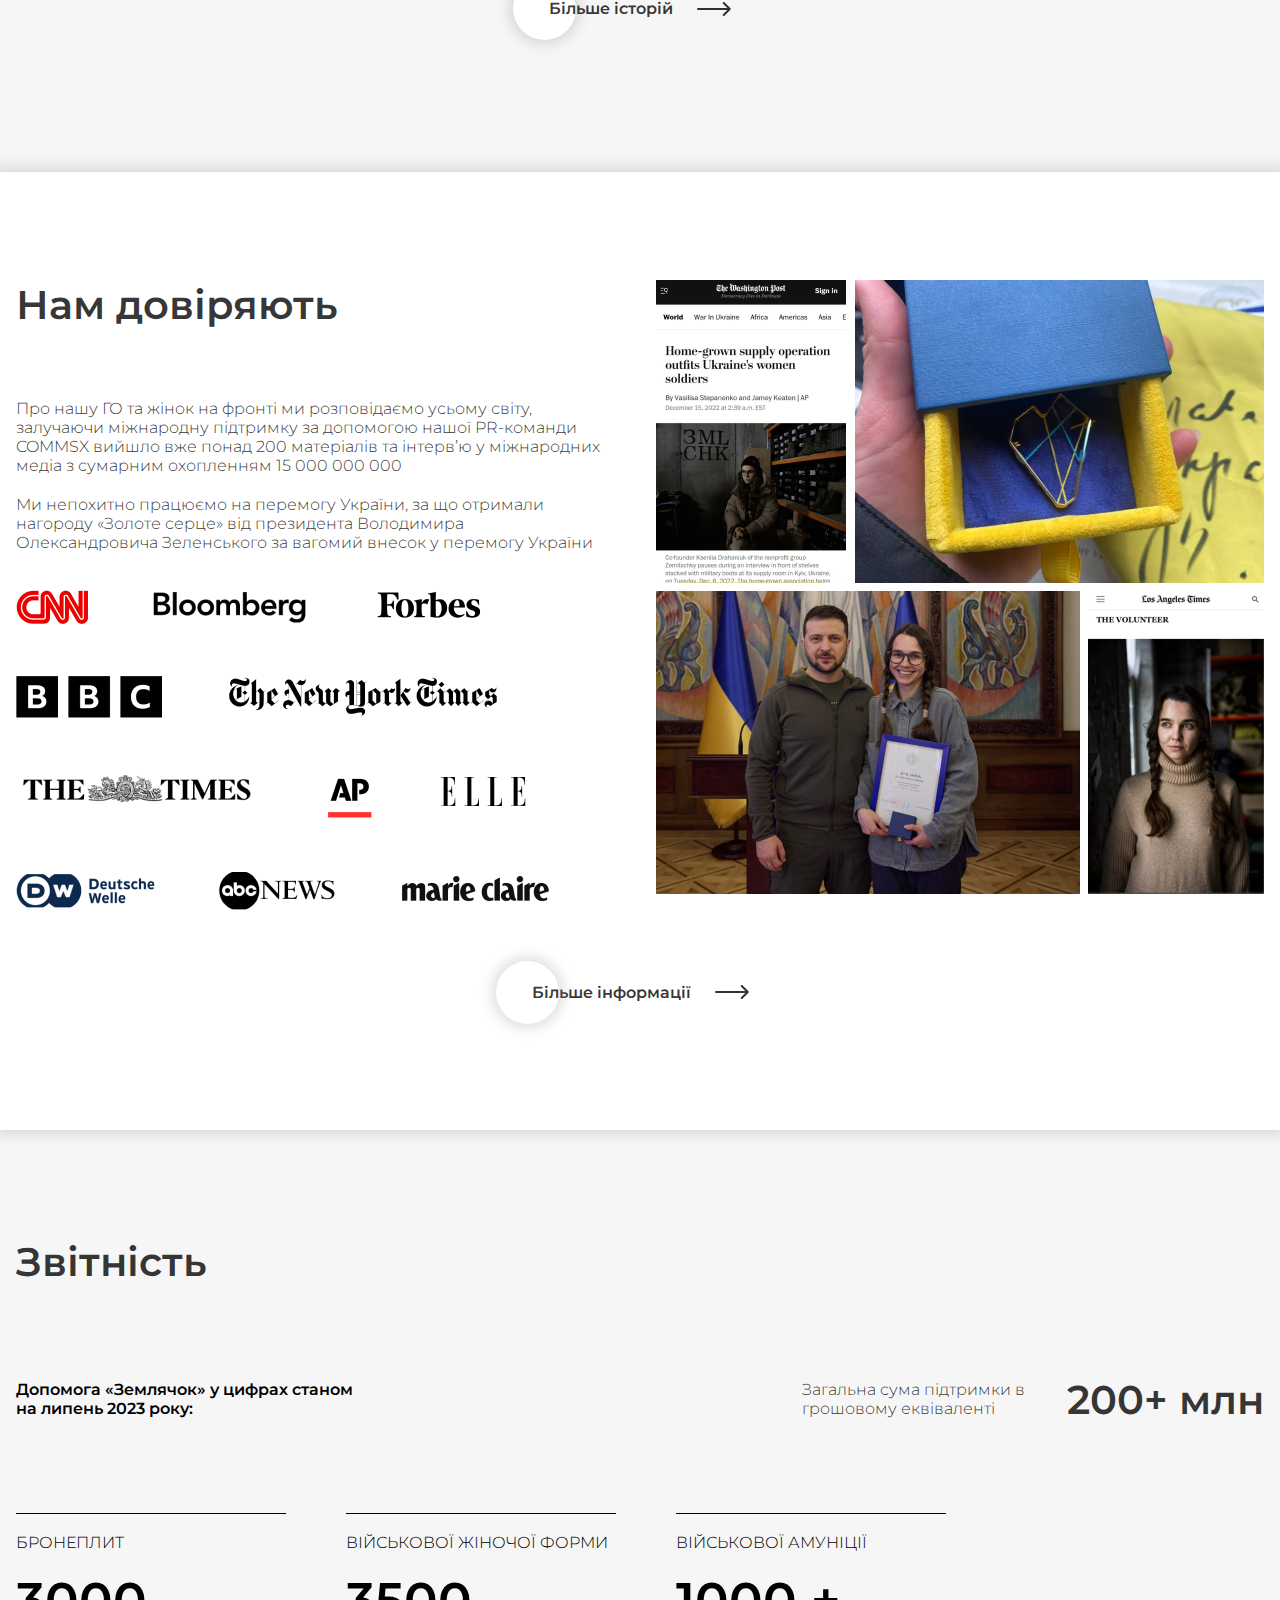
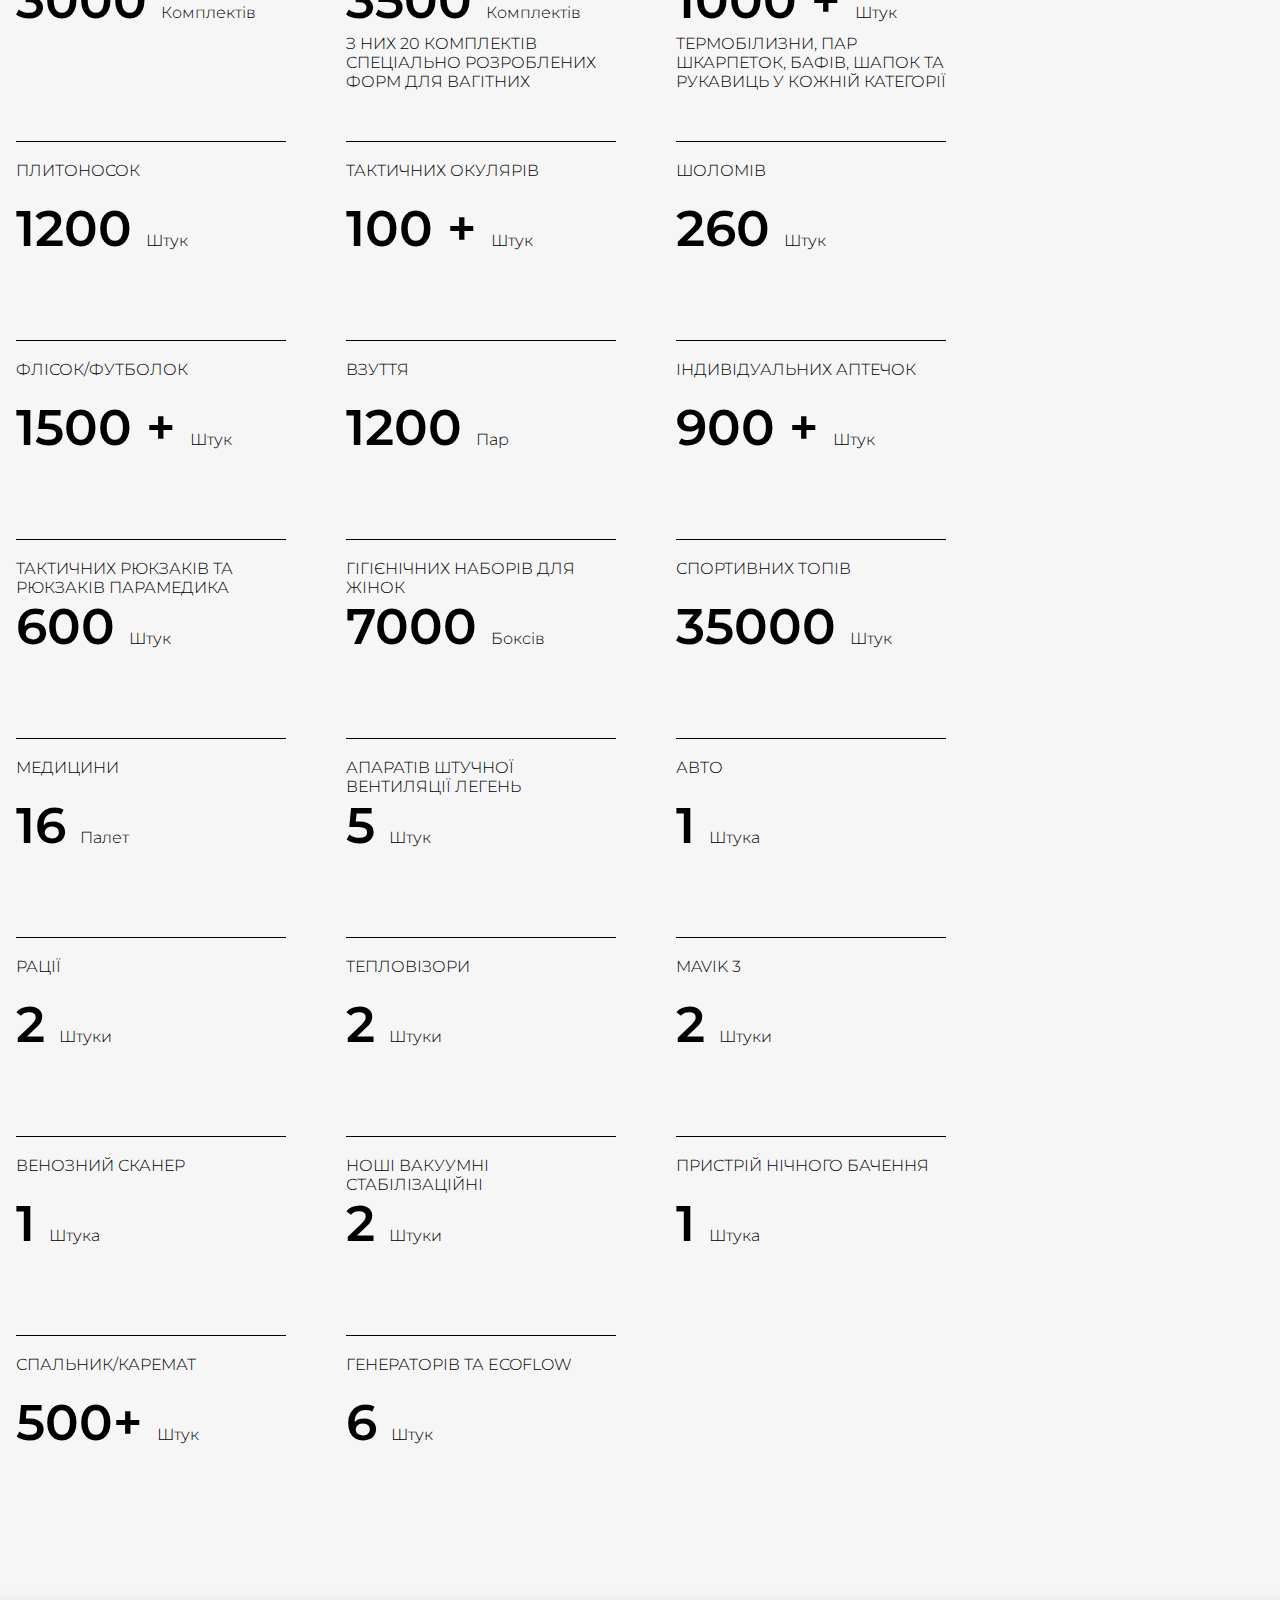
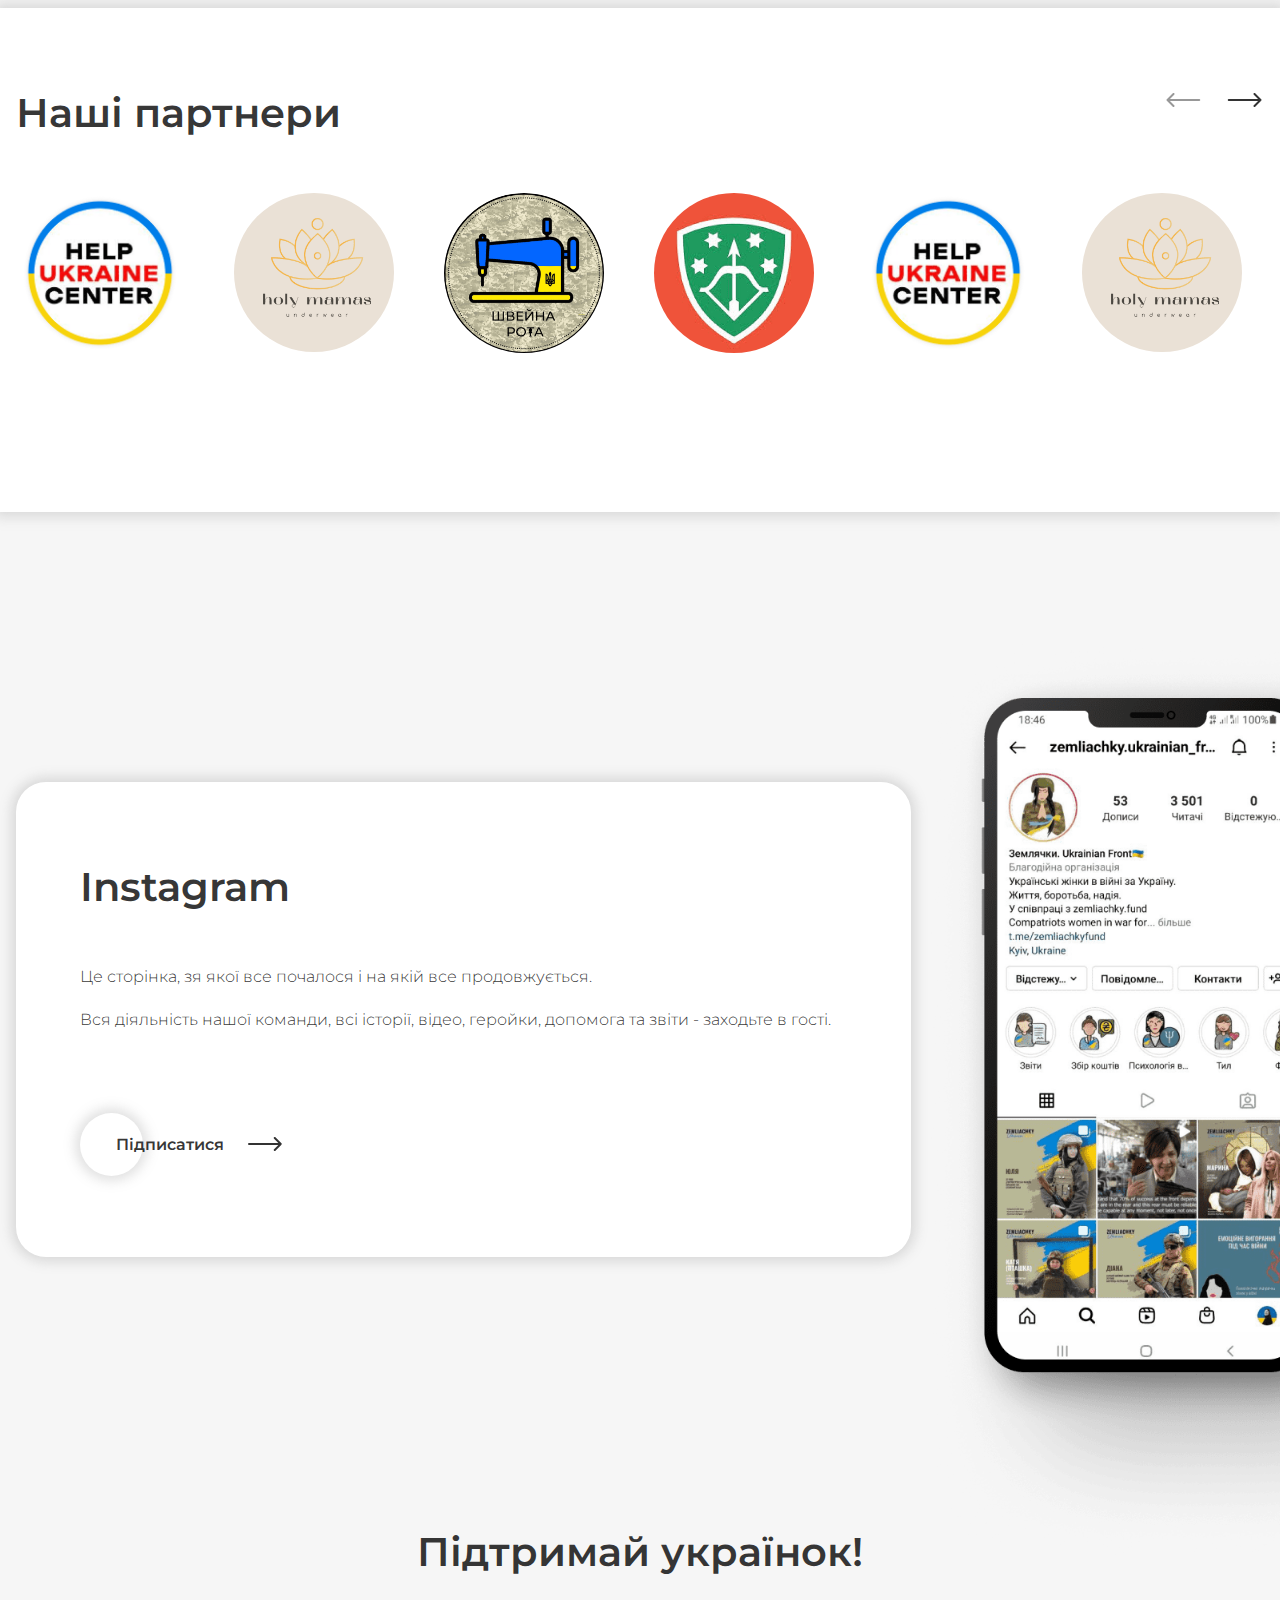
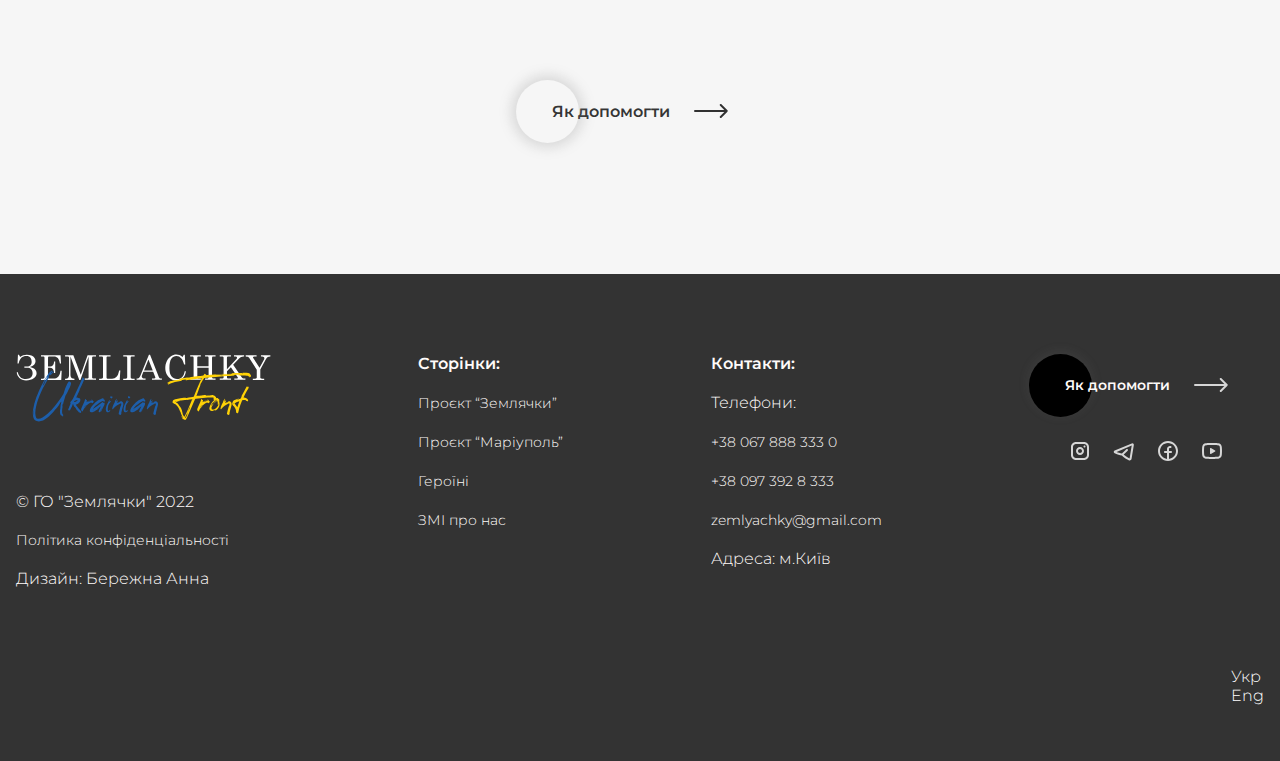
==== commit 43fd1913: "edits" ====
--- a/index.html
+++ b/index.html
@@ -50,20 +50,43 @@
                     <div class="social-icons">
                         <ul class="social-icons__list">
                             <li class="social-icons__list-item">
-                                <a class="social-icons__list-link" href="#">
-                                    <svg width="24" height="25" viewBox="0 0 24 25" fill="none"
-                                        xmlns="http://www.w3.org/2000/svg">
-                                        <g clip-path="url(#clip0_1401_6696)">
-                                            <path fill-rule="evenodd" clip-rule="evenodd"
-                                                d="M16 3.95508C18.7614 3.95508 21 6.19366 21 8.95508V16.9551C21 19.7165 18.7614 21.9551 16 21.9551H8C5.23858 21.9551 3 19.7165 3 16.9551V8.95508C3 6.19366 5.23858 3.95508 8 3.95508H16ZM16 5.95508H8C6.34315 5.95508 5 7.29823 5 8.95508V16.9551C5 18.612 6.34315 19.9551 8 19.9551H16C17.6569 19.9551 19 18.612 19 16.9551V8.95508C19 7.29823 17.6569 5.95508 16 5.95508ZM12 8.95508C14.2091 8.95508 16 10.7459 16 12.9551C16 15.1642 14.2091 16.9551 12 16.9551C9.79086 16.9551 8 15.1642 8 12.9551C8 10.7459 9.79086 8.95508 12 8.95508ZM12 10.9551C10.8954 10.9551 10 11.8505 10 12.9551C10 14.0597 10.8954 14.9551 12 14.9551C13.1046 14.9551 14 14.0597 14 12.9551C14 11.8505 13.1046 10.9551 12 10.9551ZM16.5 7.45508C17.0523 7.45508 17.5 7.9028 17.5 8.45508C17.5 9.00736 17.0523 9.45508 16.5 9.45508C15.9477 9.45508 15.5 9.00736 15.5 8.45508C15.5 7.9028 15.9477 7.45508 16.5 7.45508Z"
-                                                fill="black" fill-opacity="0.8" />
-                                        </g>
-                                        <defs>
-                                            <clipPath id="clip0_1401_6696">
-                                                <rect width="24" height="24" fill="white"
-                                                    transform="translate(0 0.955078)" />
-                                            </clipPath>
-                                        </defs>
+                                <a class="social-icons__list-link"
+                                    href="https://www.instagram.com/zemliachky.ukrainian_front/">
+                                    <svg xmlns="http://www.w3.org/2000/svg" viewBox="0 0 64 64" width="36px"
+                                        height="36px">
+                                        <radialGradient id="TGwjmZMm2W~B4yrgup6jda" cx="32" cy="32.5" r="31.259"
+                                            gradientTransform="matrix(1 0 0 -1 0 64)" gradientUnits="userSpaceOnUse">
+                                            <stop offset="0" stop-color="#efdcb1" />
+                                            <stop offset="0" stop-color="#f2e0bb" />
+                                            <stop offset=".011" stop-color="#f2e0bc" />
+                                            <stop offset=".362" stop-color="#f9edd2" />
+                                            <stop offset=".699" stop-color="#fef4df" />
+                                            <stop offset="1" stop-color="#fff7e4" />
+                                        </radialGradient>
+                                        <path fill="url(#TGwjmZMm2W~B4yrgup6jda)"
+                                            d="M58,54c-1.1,0-2-0.9-2-2s0.9-2,2-2h2.5c1.9,0,3.5-1.6,3.5-3.5S62.4,43,60.5,43H50c-1.4,0-2.5-1.1-2.5-2.5	S48.6,38,50,38h8c1.7,0,3-1.3,3-3s-1.3-3-3-3H42v-6h18c2.3,0,4.2-2,4-4.4c-0.2-2.1-2.1-3.6-4.2-3.6H58c-1.1,0-2-0.9-2-2s0.9-2,2-2	h0.4c1.3,0,2.5-0.9,2.6-2.2c0.2-1.5-1-2.8-2.5-2.8h-14C43.7,9,43,8.3,43,7.5S43.7,6,44.5,6h3.9c1.3,0,2.5-0.9,2.6-2.2	C51.1,2.3,50,1,48.5,1H15.6c-1.3,0-2.5,0.9-2.6,2.2C12.9,4.7,14,6,15.5,6H19c1.1,0,2,0.9,2,2s-0.9,2-2,2H6.2c-2.1,0-4,1.5-4.2,3.6	C1.8,16,3.7,18,6,18h2.5c1.9,0,3.5,1.6,3.5,3.5S10.4,25,8.5,25H5.2c-2.1,0-4,1.5-4.2,3.6C0.8,31,2.7,33,5,33h17v11H6	c-1.7,0-3,1.3-3,3s1.3,3,3,3l0,0c1.1,0,2,0.9,2,2s-0.9,2-2,2H4.2c-2.1,0-4,1.5-4.2,3.6C-0.2,60,1.7,62,4,62h53.8	c2.1,0,4-1.5,4.2-3.6C62.2,56,60.3,54,58,54z" />
+                                        <radialGradient id="TGwjmZMm2W~B4yrgup6jdb" cx="18.51" cy="66.293" r="69.648"
+                                            gradientTransform="matrix(.6435 -.7654 .5056 .4251 -26.92 52.282)"
+                                            gradientUnits="userSpaceOnUse">
+                                            <stop offset=".073" stop-color="#eacc7b" />
+                                            <stop offset=".184" stop-color="#ecaa59" />
+                                            <stop offset=".307" stop-color="#ef802e" />
+                                            <stop offset=".358" stop-color="#ef6d3a" />
+                                            <stop offset=".46" stop-color="#f04b50" />
+                                            <stop offset=".516" stop-color="#f03e58" />
+                                            <stop offset=".689" stop-color="#db359e" />
+                                            <stop offset=".724" stop-color="#ce37a4" />
+                                            <stop offset=".789" stop-color="#ac3cb4" />
+                                            <stop offset=".877" stop-color="#7544cf" />
+                                            <stop offset=".98" stop-color="#2b4ff2" />
+                                        </radialGradient>
+                                        <path fill="url(#TGwjmZMm2W~B4yrgup6jdb)"
+                                            d="M45,57H19c-5.5,0-10-4.5-10-10V21c0-5.5,4.5-10,10-10h26c5.5,0,10,4.5,10,10v26C55,52.5,50.5,57,45,57z" />
+                                        <path fill="#fff"
+                                            d="M32,20c4.6,0,5.1,0,6.9,0.1c1.7,0.1,2.6,0.4,3.2,0.6c0.8,0.3,1.4,0.7,2,1.3c0.6,0.6,1,1.2,1.3,2 c0.2,0.6,0.5,1.5,0.6,3.2C46,28.9,46,29.4,46,34s0,5.1-0.1,6.9c-0.1,1.7-0.4,2.6-0.6,3.2c-0.3,0.8-0.7,1.4-1.3,2 c-0.6,0.6-1.2,1-2,1.3c-0.6,0.2-1.5,0.5-3.2,0.6C37.1,48,36.6,48,32,48s-5.1,0-6.9-0.1c-1.7-0.1-2.6-0.4-3.2-0.6 c-0.8-0.3-1.4-0.7-2-1.3c-0.6-0.6-1-1.2-1.3-2c-0.2-0.6-0.5-1.5-0.6-3.2C18,39.1,18,38.6,18,34s0-5.1,0.1-6.9 c0.1-1.7,0.4-2.6,0.6-3.2c0.3-0.8,0.7-1.4,1.3-2c0.6-0.6,1.2-1,2-1.3c0.6-0.2,1.5-0.5,3.2-0.6C26.9,20,27.4,20,32,20 M32,17 c-4.6,0-5.2,0-7,0.1c-1.8,0.1-3,0.4-4.1,0.8c-1.1,0.4-2.1,1-3,2s-1.5,1.9-2,3c-0.4,1.1-0.7,2.3-0.8,4.1C15,28.8,15,29.4,15,34 s0,5.2,0.1,7c0.1,1.8,0.4,3,0.8,4.1c0.4,1.1,1,2.1,2,3c0.9,0.9,1.9,1.5,3,2c1.1,0.4,2.3,0.7,4.1,0.8c1.8,0.1,2.4,0.1,7,0.1 s5.2,0,7-0.1c1.8-0.1,3-0.4,4.1-0.8c1.1-0.4,2.1-1,3-2c0.9-0.9,1.5-1.9,2-3c0.4-1.1,0.7-2.3,0.8-4.1c0.1-1.8,0.1-2.4,0.1-7 s0-5.2-0.1-7c-0.1-1.8-0.4-3-0.8-4.1c-0.4-1.1-1-2.1-2-3s-1.9-1.5-3-2c-1.1-0.4-2.3-0.7-4.1-0.8C37.2,17,36.6,17,32,17L32,17z" />
+                                        <path fill="#fff"
+                                            d="M32,25c-5,0-9,4-9,9s4,9,9,9s9-4,9-9S37,25,32,25z M32,40c-3.3,0-6-2.7-6-6s2.7-6,6-6s6,2.7,6,6S35.3,40,32,40 z" />
+                                        <circle cx="41" cy="25" r="2" fill="#fff" />
                                     </svg>
                                 </a>
                             </li>
@@ -116,13 +139,23 @@
                         </ul>
                     </div>
                     <div class="language">
+                        <ul class="language__list">
+                            <li class="language__list-item">
+                                <a class="language__list-link" href="#">Eng</a>
+                            </li>
+                            <li class="language__list-item">
+                                <a class="language__list-link--active" href="#">Укр</a>
+                            </li>
+                        </ul>
+                    </div>
+                    <!-- <div class="language">
+                        <ul class="select-language__list">
+                            <li class="select-language__list-item">Eng</li>
+                        </ul>
                         <button class="select-language">
                             Укр
                         </button>
-                        <ul class="select-language__list">
-                            <li class="select-language__list-item">Eng</li>
-                        </ul>
-                    </div>
+                    </div> -->
                 </div>
             </div>
         </header>
@@ -133,24 +166,25 @@
                         <div class="hero__offer">
                             <h1 class="hero__offer-title">Українські жінки у війні за Україну</h1>
                             <p class="hero__offer-text">Ми - соціальний діджитал проєкт в підтримку жінок, які боронять
-                                нашу землю у війні з російськими фашистами. На
-                                фронті та в тилу.
+                                нашу землю у війні з російськими фашистами.
                             </p>
-                            <a class="hero__offer-btn" href="templates/payment.html">Як допомогти
-                                <span>
+                            <a class="hero__offer-btn" href="templates/payment-for-zemliachky.html">Підтримати
+                                <!-- <span>
                                     <svg width="34" height="14" viewBox="0 0 34 14" fill="none"
                                         xmlns="http://www.w3.org/2000/svg">
                                         <path d="M1 7L32.75 7M32.75 7L26.75 1M32.75 7L26.75 13" stroke="black"
                                             stroke-opacity="0.8" stroke-width="2" stroke-linecap="round"
                                             stroke-linejoin="round" />
                                     </svg>
-                                </span>
+                                </span> -->
                             </a>
                         </div>
                         <div class="hero-img__wrapper">
                             <div class="hero-img__inner">
-                                <img class="hero-img" src="images/hero-img.png" alt="">
-                                <a class="hero-img__ellipse" href="#">Маріуполь</a>
+                                <img class="hero-img" src="images/hero-img-1.png" alt="">
+                                <a class="hero-img__cat" href="#">
+                                    <img src="images/cat.svg" alt="">
+                                </a>
                             </div>
                         </div>
                     </div>
@@ -190,16 +224,29 @@
                     <div class="about__inner">
                         <div class="about__info">
                             <h2 class="about__title">Хто ми є</h2>
-                            <p class="about__text">Проєкт “Землячки. Ukrainian Front” - це майданчик для підтримки жінок
-                                у війні та знайомсто з обличчями наших геройок.
+                            <p class="about__text">Ми - Ксенія Драганюк та Андрій Колесник. 31го березня 2022 року ми
+                                створили благодійний проєкт “Землячки.Ukrainian Front” - майданчик для підтримки та
+                                забеспечення захисниць на фронті. В рамках проєкту розповідаємо про жінок на фронті,
+                                підтримуючи та популяризуючи культуру “жінка- військова” в Україні та закордоном.
                             </p>
                             <ul class="about__list">
                                 <b>Головні напрямки проєкту: </b>
-                                <li class="about__list-item">портретні інтервʼю з захисницями України;</li>
-                                <li class="about__list-item">психологічна підтримка жінок у війні;</li>
-                                <li class="about__list-item">забезпечення жінок-військових необхідною амуніцією, формою,
-                                    взуттям та комплектами "жіночої гуманітарки".</li>
+                                <li class="about__list-item">безкоштовне забезпечення жінок-військових необхідною
+                                    амуніцією, формою (яку шиємо самостійно), взуттям, захистом та комплектами "жіночої
+                                    гуманітарки" тощо</li>
+                                <li class="about__list-item">портретні інтервʼю з захисницями України (виствітлення
+                                    роботи, життя та побуту жінок на передовій)</li>
+                                <li class="about__list-item">проєкти з психологічної підтримки та реабілітації захисниць
+                                    у війні та після</li>
                             </ul>
+                            <p class="about__text">Зараз ми - офіційно зареєстрована неприбуткова ГО “Землячки”, а також
+                                невелика команда з 10ти друзів, які щодня займаються підтримкою та забеспеченням
+                                захисниць. А ще ми - це всі небайдужі українці та партнери, компанії та бренди, з усього
+                                світу.
+                            </p>
+                            <p class="about__text">Ефективність комунікаційної роботи підтримує агенція COMMSX з самого
+                                початку створення ГО “Землячки” на волонтерських засадах.
+                            </p>
                             <a class="about__btn" href="#">Відео про нас
                                 <span>
                                     <svg width="34" height="14" viewBox="0 0 34 14" fill="none"
@@ -214,7 +261,7 @@
                         <div class="about__slider">
                             <div class="about__slider-item">
                                 <div class="slider-item-img">
-                                    <img data-lazy="images/about-slider-img1.png" src="" alt="">
+                                    <img data-lazy="images/about-slider-img1.jpg" src="" alt="">
                                 </div>
                                 <div class="slider__item-info">
                                     <div class="info__name">
@@ -630,7 +677,8 @@
                                 продовжується.</p>
                             <p class="instagram__info-text">Вся діяльність нашої команди, всі історії, відео, геройки,
                                 допомога та звіти - заходьте в гості.</p>
-                            <a class="instagram__info-btn" href="#">Підписатися
+                            <a class="instagram__info-btn"
+                                href="https://www.instagram.com/zemliachky.ukrainian_front/">Підписатися
                                 <span>
                                     <svg width="34" height="14" viewBox="0 0 34 14" fill="none"
                                         xmlns="http://www.w3.org/2000/svg">
@@ -738,7 +786,8 @@
                         </a>
                         <ul class="footer__social-icons">
                             <li class="social-icon">
-                                <a class="social-icon__link" href="#">
+                                <a class="social-icon__link"
+                                    href="https://www.instagram.com/zemliachky.ukrainian_front/">
                                     <svg width="24" height="25" viewBox="0 0 24 25" fill="none"
                                         xmlns="http://www.w3.org/2000/svg">
                                         <g clip-path="url(#clip0_1401_6696)">
--- a/css/style.css
+++ b/css/style.css
@@ -219,11 +219,13 @@
   -webkit-box-pack: center;
   -ms-flex-pack: center;
   justify-content: center;
-  gap: 40px;
+  gap: 10px;
 }
 
 .menu__list-link {
-  font-size: 14px;
+  text-align: center;
+  display: inline-block;
+  font-size: 16px;
   line-height: 18px;
   color: rgba(0, 0, 0, 0.8);
   transition: all 0.3s ease;
@@ -231,11 +233,10 @@
   -moz-transition: all 0.3s ease;
   -ms-transition: all 0.3s ease;
   -o-transition: all 0.3s ease;
-  /* display: inline-block; */
 }
 
 .menu__list-link:hover {
-  font-size: 15px;
+  font-size: 18px;
   font-weight: 600;
 }
 
@@ -244,16 +245,32 @@
   display: -webkit-box;
   display: -ms-flexbox;
   display: flex;
+  align-items: center;
   gap: 30px;
 }
 
-.select-language {
+.language__list {
+  display: flex;
+  flex-direction: column;
+  gap: 10px;
+}
+
+.language__list-link {
+  color: #000;
+}
+
+.language__list-link--active {
+  color: #000;
+  font-weight: 600;
+}
+
+/* .select-language {
   position: relative;
   font-weight: 600;
   color: rgba(0, 0, 0, 0.8);
-}
-
-.select-language__list {
+} */
+
+/* .select-language__list {
   position: absolute;
   font-weight: 300;
   max-height: 0;
@@ -263,21 +280,21 @@
   -moz-transition: all 0.3s ease;
   -ms-transition: all 0.3s ease;
   -o-transition: all 0.3s ease;
-}
-
-.select-language__list-item {
+} */
+
+/* .select-language__list-item {
   cursor: pointer;
-}
-
-.select-language__list-item:not(:first-child) {
+} */
+
+/* .select-language__list-item:not(:first-child) {
   margin-top: 20px;
-}
-
-.select-language__list.active {
+} */
+
+/* .select-language__list.active {
   padding-top: 20px;
   max-height: 100%;
   visibility: visible;
-}
+} */
 
 .white__btn {
   position: relative;
@@ -361,7 +378,20 @@
   padding: 22px 36px;
 }
 
-.hero__offer-btn::before {
+.hero__offer-btn::after {
+  content: "";
+  position: absolute;
+  background-image: url("../images/circled-line.png");
+  background-size: contain;
+  background-repeat: no-repeat;
+  background-position: 20px 0;
+  width: 100%;
+  height: 100%;
+  top: 0px;
+  left: -3px;
+}
+
+/* .hero__offer-btn::before {
   position: absolute;
   content: "";
   width: 63px;
@@ -381,11 +411,11 @@
   box-shadow: 0px 0px 12px 5px rgba(136, 136, 136, 0.25);
   left: 0;
   top: 0;
-}
-
+} */
+/* 
 .hero__offer-btn:hover::before {
   width: 100%;
-}
+} */
 
 .hero__offer-btn span {
   margin-left: 20px;
@@ -403,7 +433,30 @@
   position: relative;
 }
 
-.hero-img__ellipse {
+.hero-img__cat {
+  position: absolute;
+  bottom: -20px;
+  right: 0;
+  transition: transform 0.4s ease;
+  -webkit-transition: transform 0.4s ease;
+  -moz-transition: transform 0.4s ease;
+  -ms-transition: transform 0.4s ease;
+  -o-transition: transform 0.4s ease;
+}
+
+.hero-img__cat:hover {
+  transform: scale(1.05);
+  -webkit-transform: scale(1.05);
+  -moz-transform: scale(1.05);
+  -ms-transform: scale(1.05);
+  -o-transform: scale(1.05);
+}
+
+.hero-img__cat img {
+  max-width: 150px;
+}
+
+/* .hero-img__ellipse {
   position: absolute;
   display: -ms-grid;
   display: grid;
@@ -427,16 +480,16 @@
   -moz-transition: all 0.6s ease;
   -ms-transition: all 0.6s ease;
   -o-transition: all 0.6s ease;
-}
-
-.hero-img__ellipse p {
-  font-weight: 600;
-}
-
-.hero-img__ellipse:hover {
+} */
+
+/* .hero-img__ellipse p {
+  font-weight: 600;
+} */
+
+/* .hero-img__ellipse:hover {
   width: 160px;
   height: 160px;
-}
+} */
 
 /* APPLICATION SECTION */
 
@@ -552,10 +605,11 @@
   font-weight: 600;
   font-size: 40px;
   line-height: 49px;
+  margin-bottom: 70px;
 }
 
 .about__text {
-  margin: 56px 0;
+  margin-top: 30px;
 }
 
 .about__btn {
@@ -606,6 +660,10 @@
   font-weight: 600;
 }
 
+.about__list {
+  margin: 70px 0;
+}
+
 .about__list-item {
   position: relative;
   margin-top: 24px;
@@ -623,6 +681,7 @@
 }
 
 .about__slider {
+  height: fit-content;
   min-width: 0;
   width: 49%;
 }
@@ -633,7 +692,7 @@
   box-shadow: 0px 0px 12px 5px rgba(136, 136, 136, 0.25);
   border-radius: 30px;
   width: 783px;
-  height: 584px;
+  height: 784px;
   margin: 0 20px;
   overflow: hidden;
 }
@@ -648,13 +707,13 @@
   /* bottom: 0; */
   left: 0;
   right: 0;
-  /* height: 100%; */
   width: 100%;
   border-top-left-radius: 30px;
   border-top-right-radius: 30px;
 }
 
 .slider-item-img img {
+  /* object-fit: cover; */
   width: 100%;
   border-top-left-radius: 30px;
   border-top-right-radius: 30px;
@@ -734,7 +793,7 @@
   content: "";
   position: absolute;
   left: 0;
-  top: -7px;
+  top: -10px;
   background-image: url("../images/instagram.svg");
   background-repeat: no-repeat;
   background-position: center center;
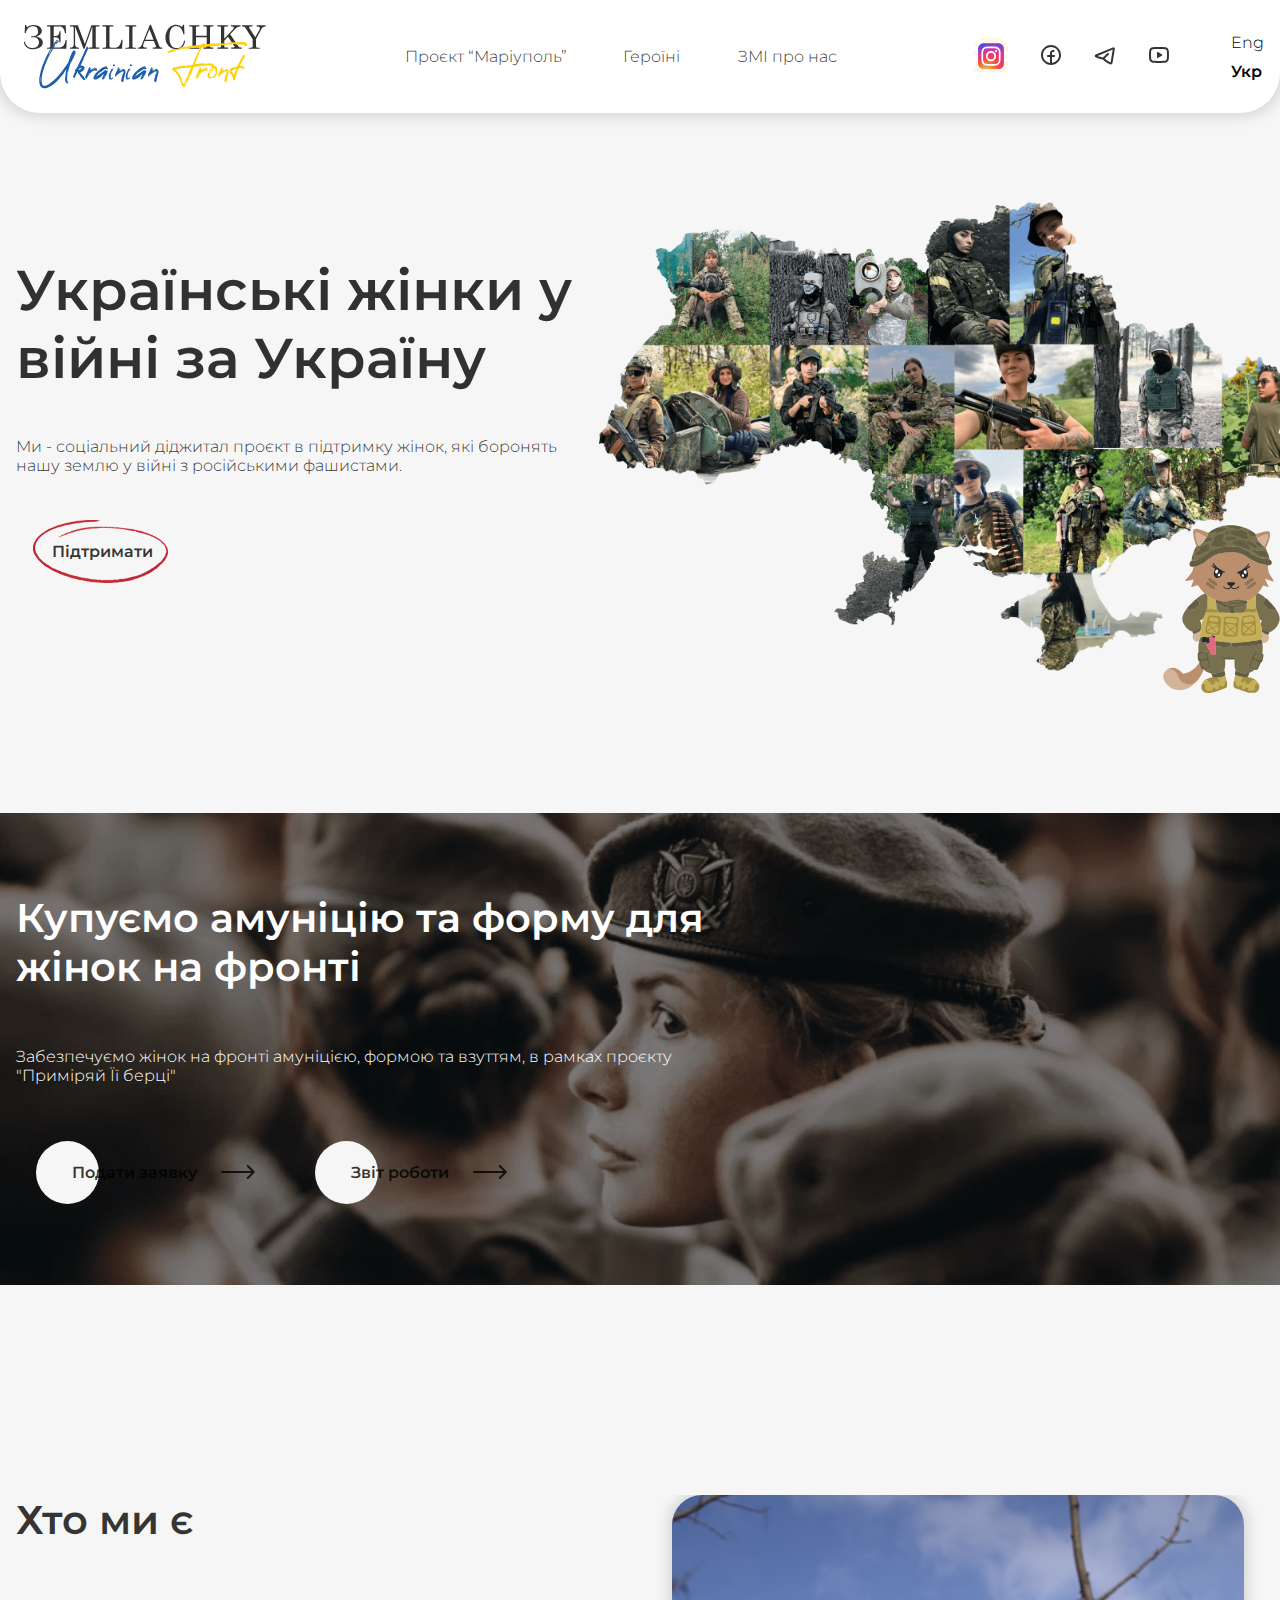
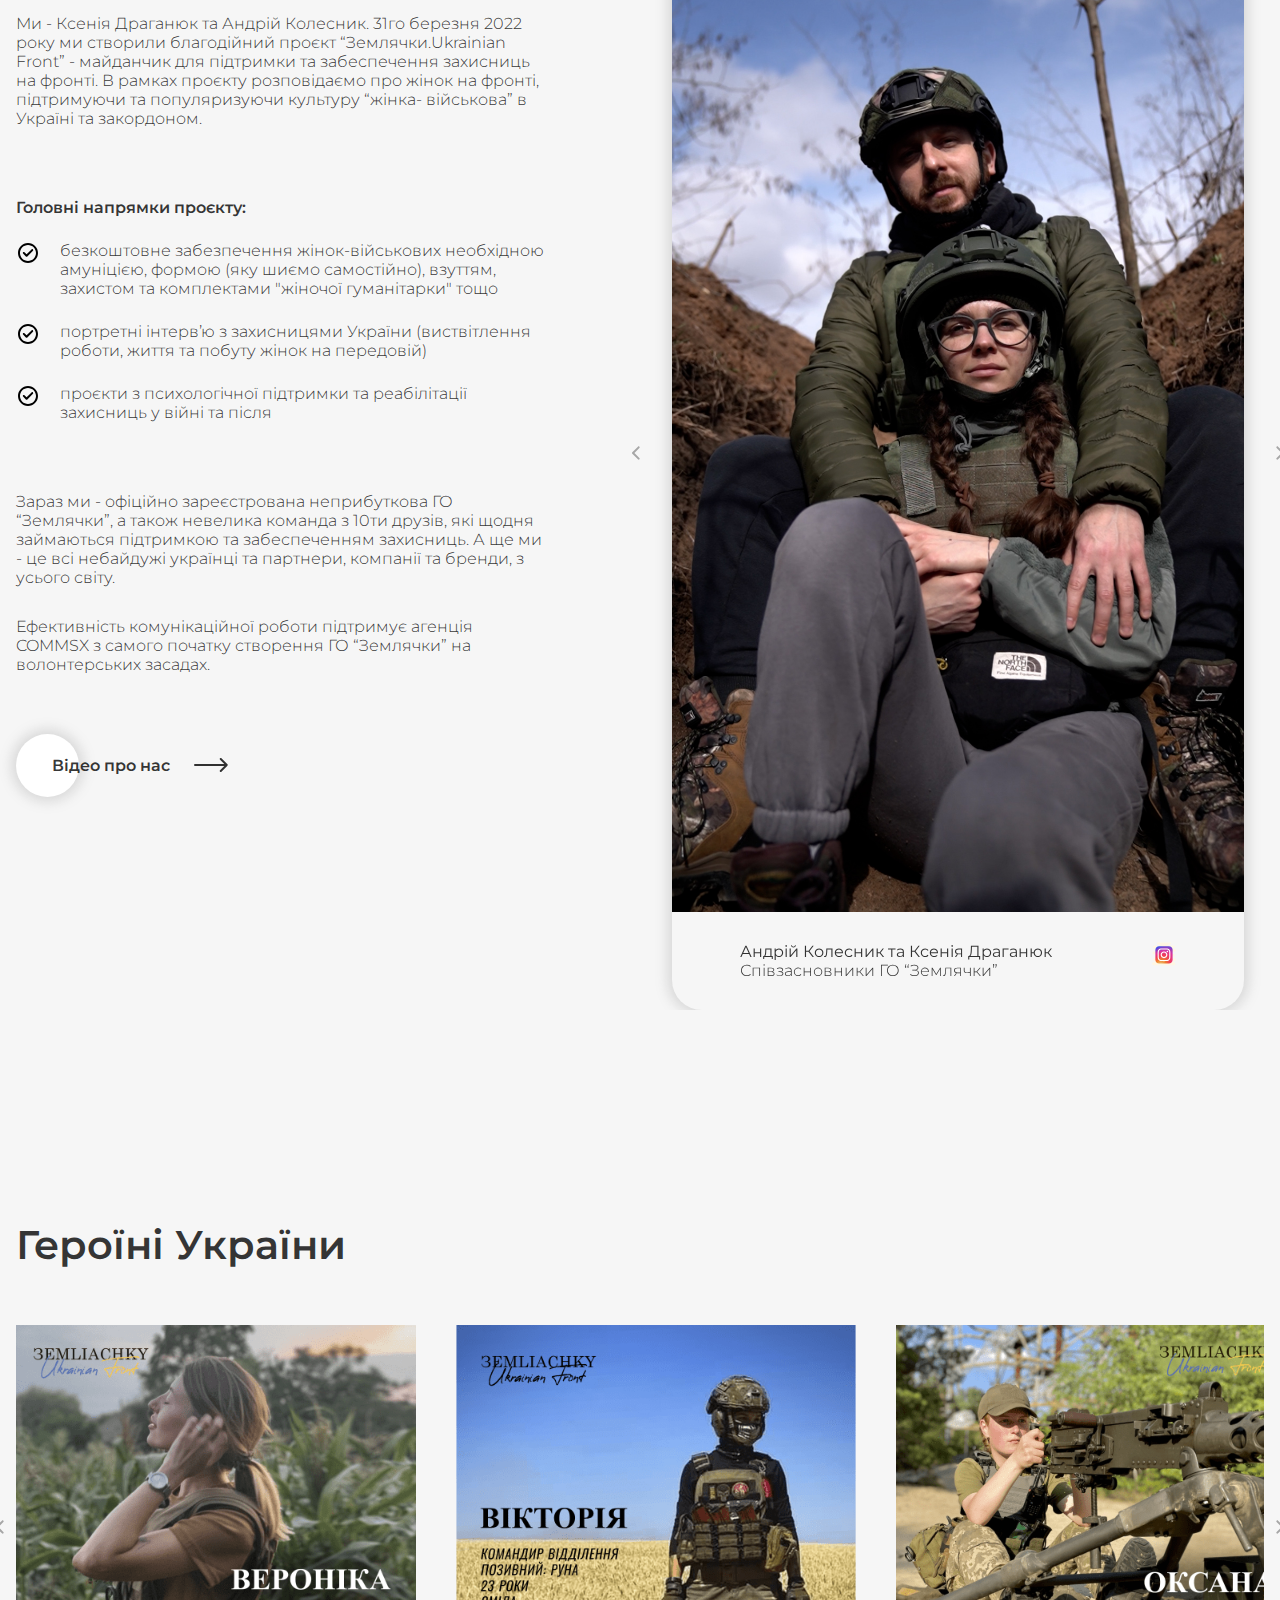
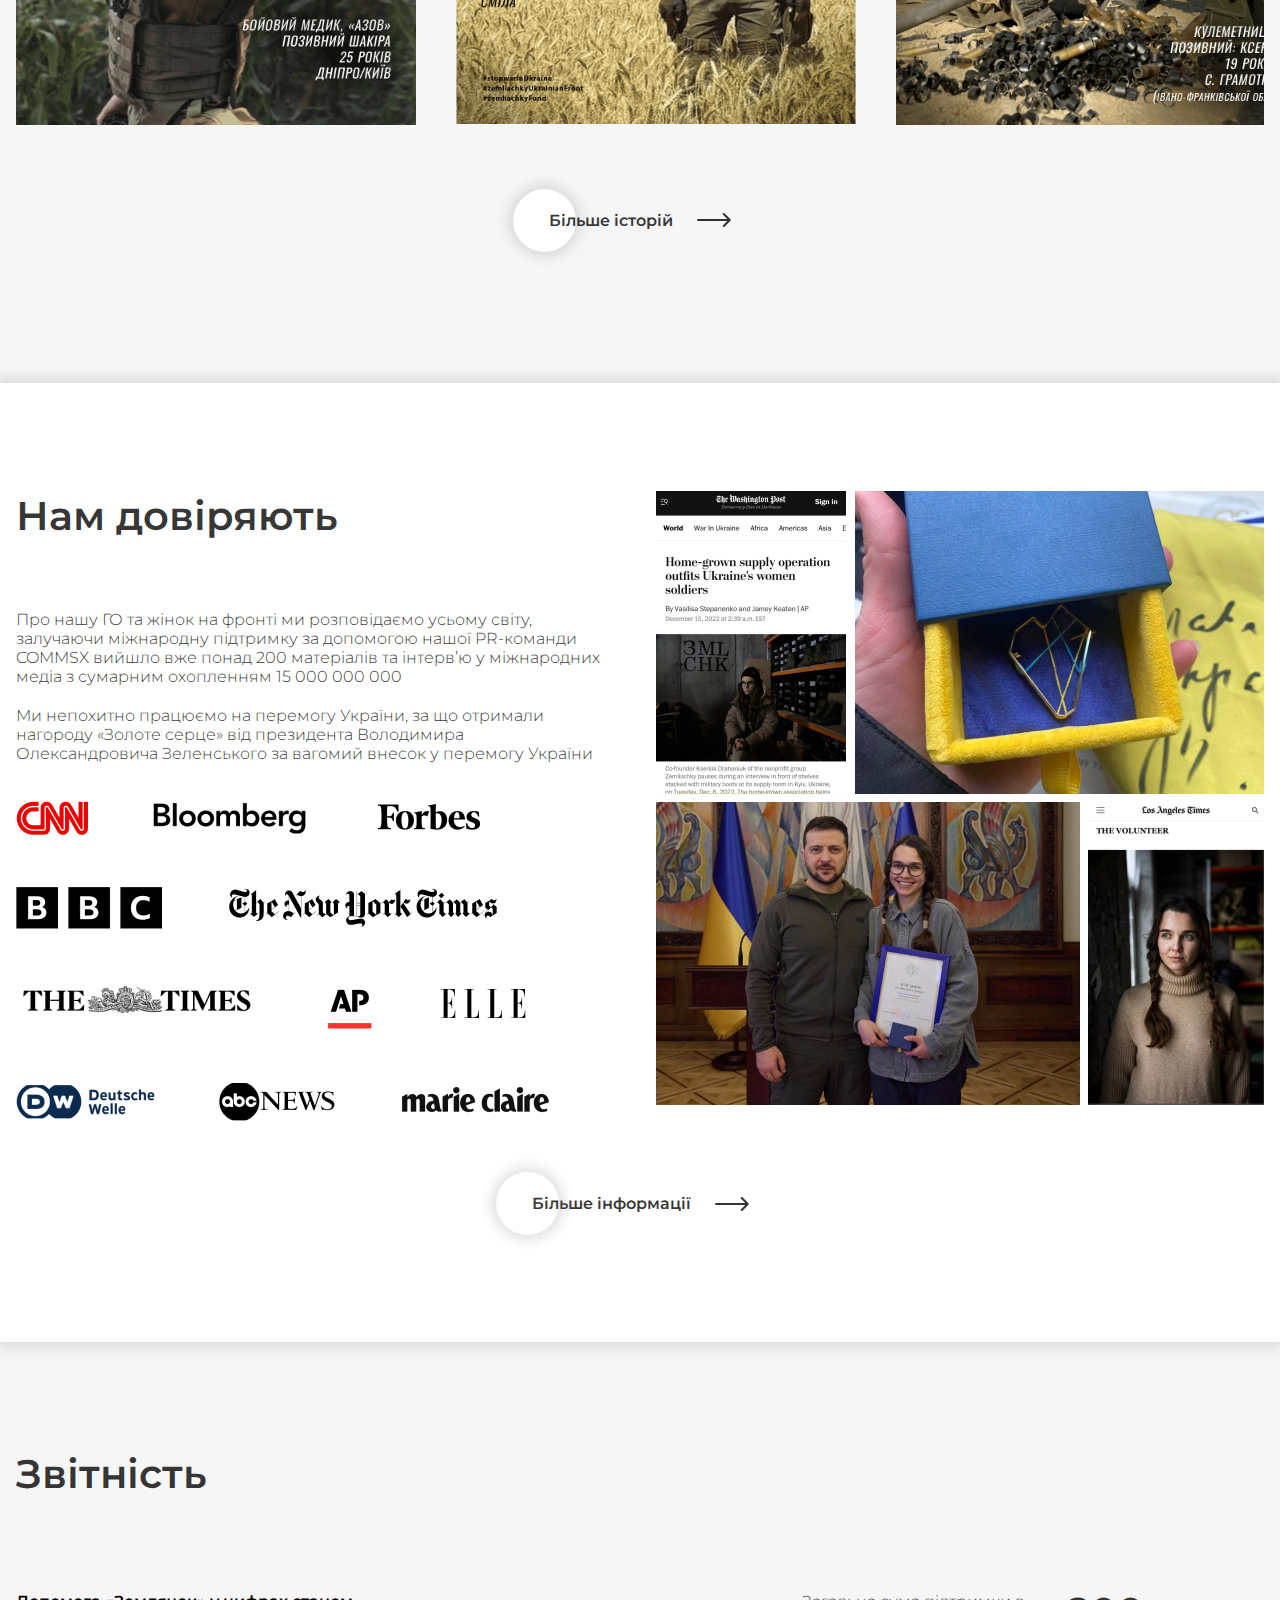
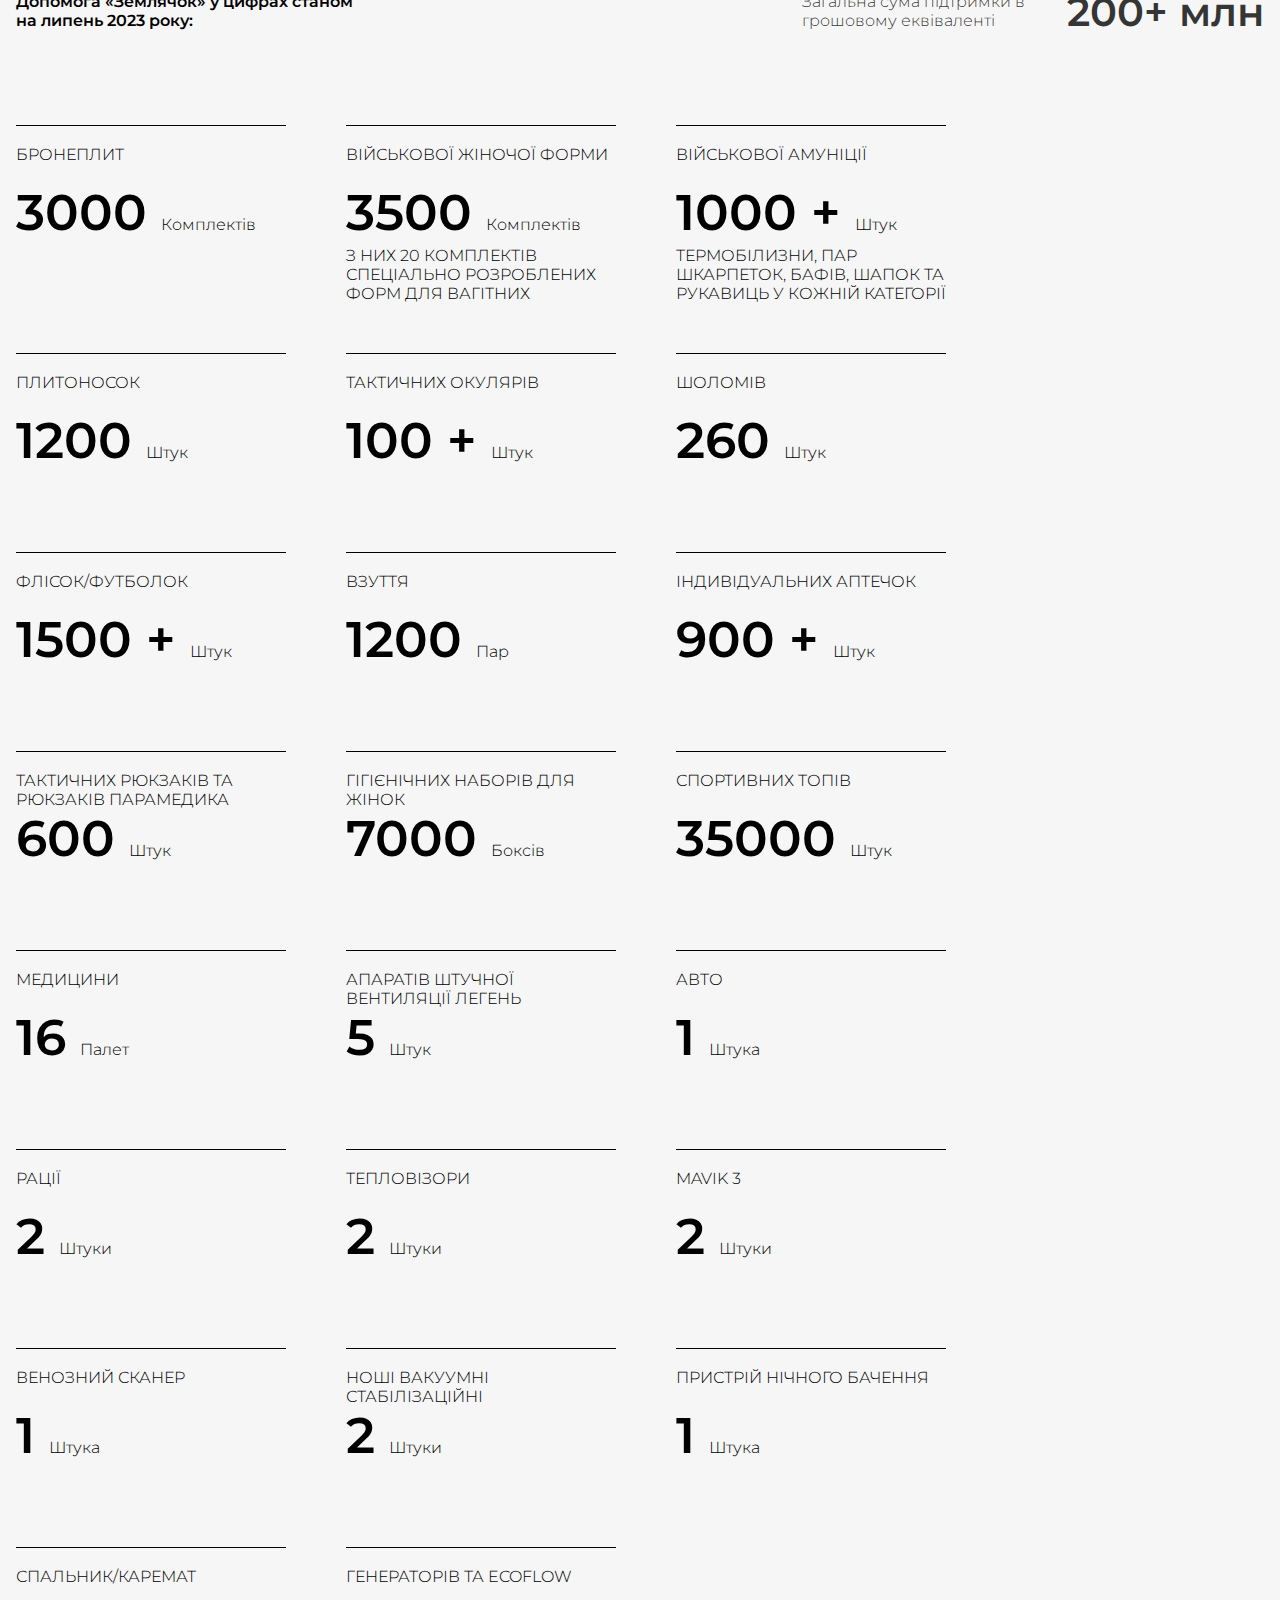
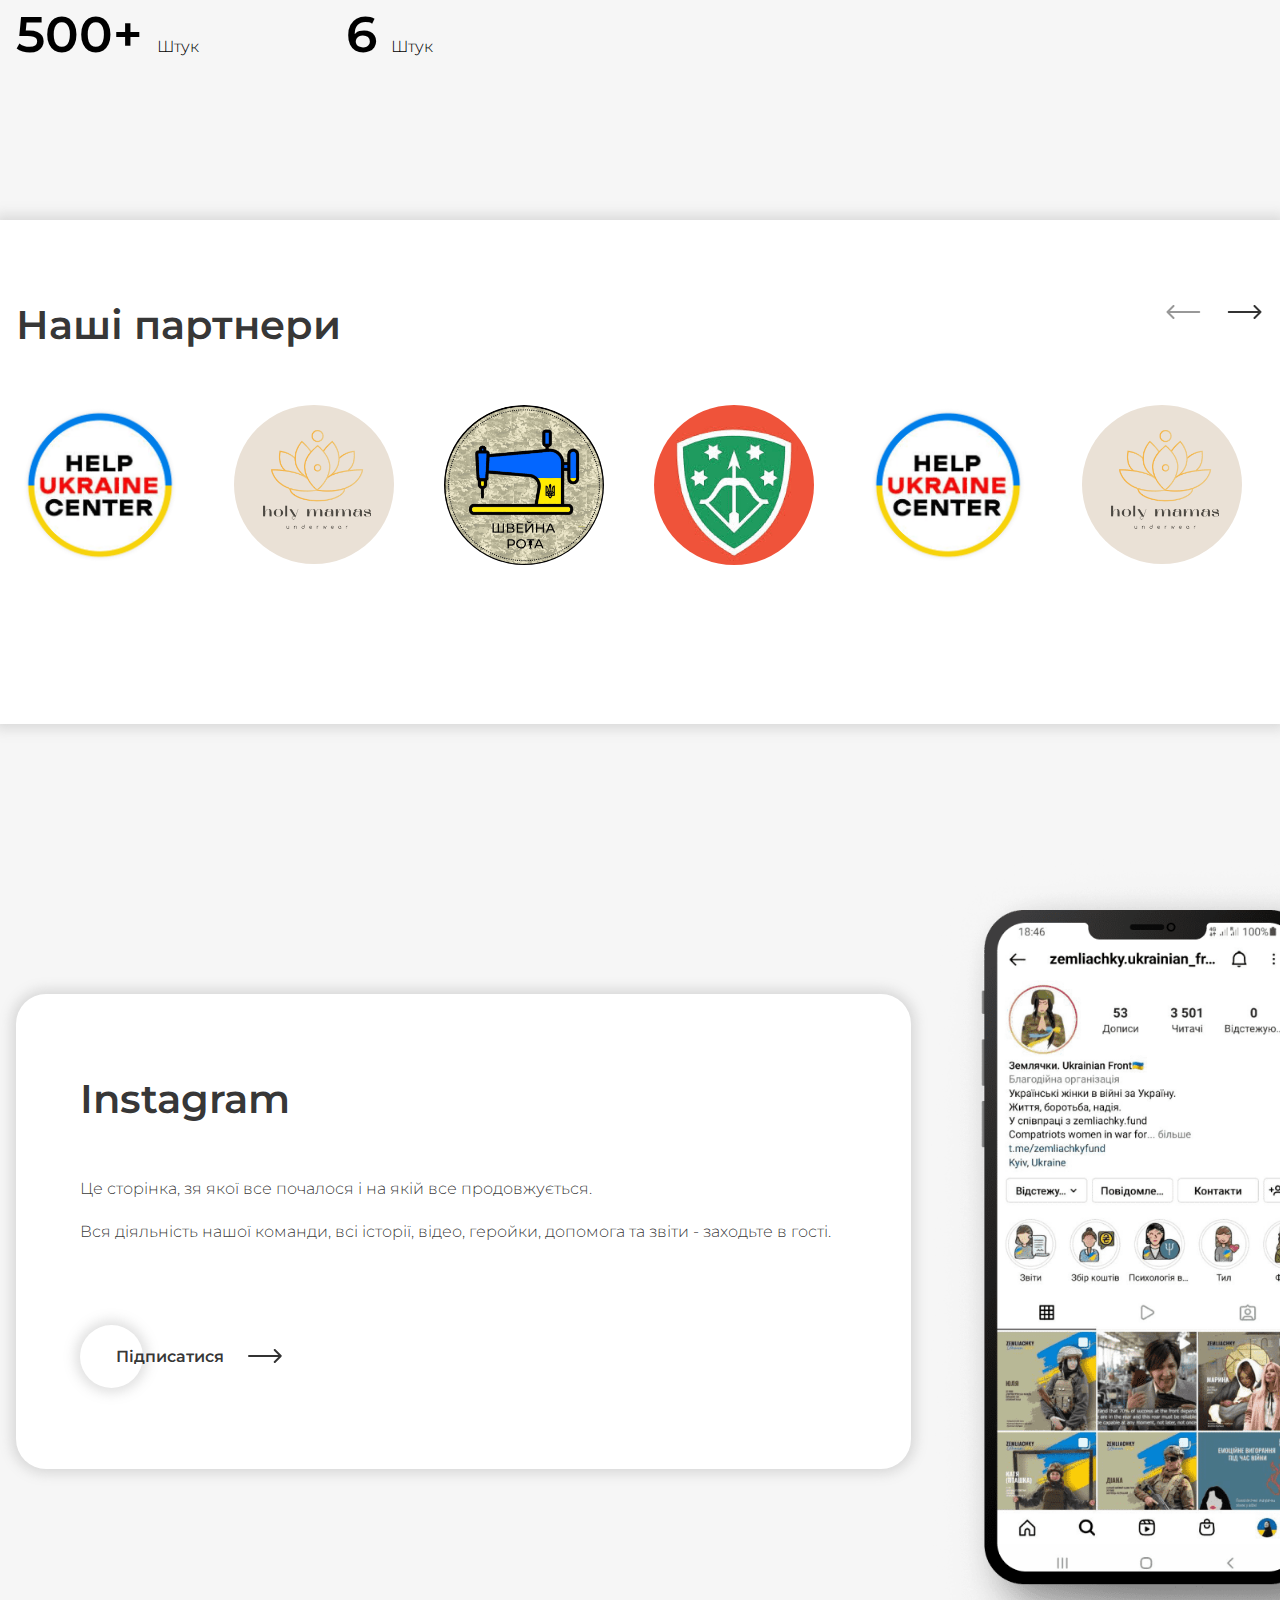
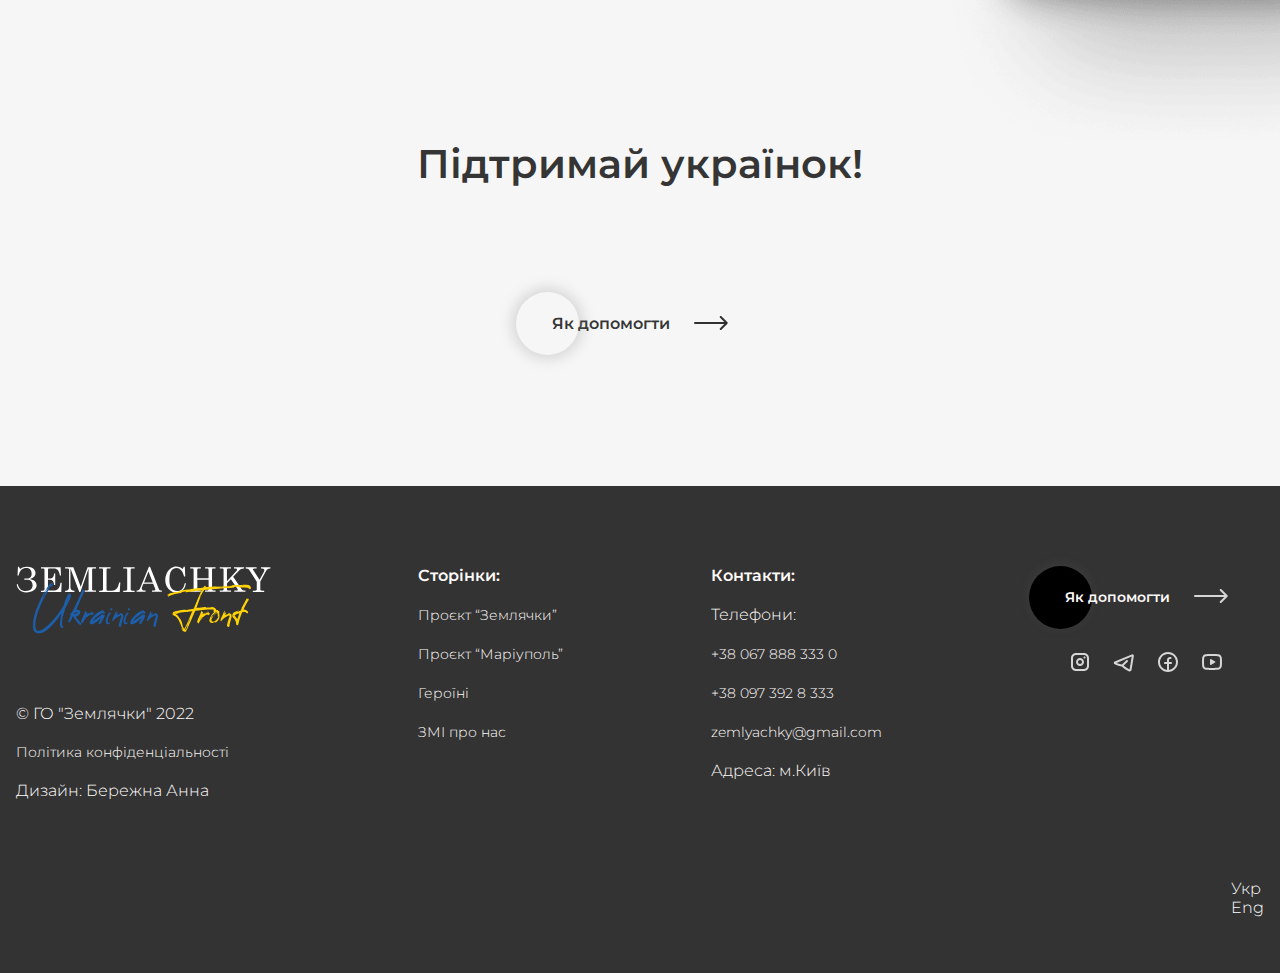
==== commit acaf0c25: "edits slider" ====
--- a/index.html
+++ b/index.html
@@ -260,59 +260,159 @@
                         </div>
                         <div class="about__slider">
                             <div class="about__slider-item">
-                                <div class="slider-item-img">
-                                    <img data-lazy="images/about-slider-img1.jpg" src="" alt="">
-                                </div>
-                                <div class="slider__item-info">
-                                    <div class="info__name">
-                                        <b>Ксенія Драганюк</b>
-                                        <p>Авторка проєкту</p>
-                                    </div>
-                                    <div class="info__social">
-                                        <a href="#">kseniya_draganuk</a>
-                                    </div>
-                                </div>
-                            </div>
-                            <div class="about__slider-item">
-                                <div class="slider-item-img">
-                                    <img data-lazy="images/about-slider-img2.png" src="" alt="">
-                                </div>
-                                <div class="slider__item-info">
-                                    <div class="info__name">
-                                        <b>Ксенія Драганюк</b>
-                                        <p>Авторка проєкту</p>
-                                    </div>
-                                    <div class="info__social">
-                                        <a href="#">kseniya_draganuk</a>
-                                    </div>
-                                </div>
-                            </div>
-                            <div class="about__slider-item">
-                                <div class="slider-item-img">
-                                    <img data-lazy="images/about-slider-img1.png" src="" alt="">
-                                </div>
-                                <div class="slider__item-info">
-                                    <div class="info__name">
-                                        <b>Ксенія Драганюк</b>
-                                        <p>Авторка проєкту</p>
-                                    </div>
-                                    <div class="info__social">
-                                        <a href="#">kseniya_draganuk</a>
-                                    </div>
-                                </div>
-                            </div>
-                            <div class="about__slider-item">
-                                <div class="slider-item-img">
-                                    <img data-lazy="images/about-slider-img2.png" src="" alt="">
-                                </div>
-                                <div class="slider__item-info">
-                                    <div class="info__name">
-                                        <b>Ксенія Драганюк</b>
-                                        <p>Авторка проєкту</p>
-                                    </div>
-                                    <div class="info__social">
-                                        <a href="#">kseniya_draganuk</a>
-                                    </div>
+                                <img src="images/about-slider-img1.JPG" alt="">
+                                <div class="slider__item-info">
+                                    <div class="info__name">
+                                        <b>Андрій Колесник та Ксенія Драганюк</b>
+                                        <p>Співзасновники ГО “Землячки”</p>
+                                    </div>
+                                    <a href="#" class="">
+                                        <img width="24px" height="24px" src="images/instagram.svg" alt="">
+                                    </a>
+                                </div>
+                            </div>
+                            <div class="about__slider-item">
+                                <img src="images/about-slider-img2.JPG" alt="">
+                                <div class="slider__item-info">
+                                    <div class="info__name">
+                                        <b>Крістіна, Катя, Ніна, Луман, Діма, Люба, Маря, Ксенія, Андрій</b>
+                                        <!-- <p>Авторка проєкту</p> -->
+                                    </div>
+                                    <a href="#" class="">
+                                        <img width="24px" height="24px" src="images/instagram.svg" alt="">
+                                    </a>
+                                </div>
+                            </div>
+                            <div class="about__slider-item">
+                                <img src="images/about-slider-img3.JPG" alt="">
+                                <div class="slider__item-info">
+                                    <div class="info__name">
+                                        <b>Ксенія та Андрій</b>
+                                        <!-- <p>Авторка проєкту</p> -->
+                                    </div>
+                                    <a href="#" class="">
+                                        <img width="24px" height="24px" src="images/instagram.svg" alt="">
+                                    </a>
+                                </div>
+                            </div>
+                            <div class="about__slider-item">
+                                <img src="images/about-slider-img4.JPG" alt="">
+                                <div class="slider__item-info">
+                                    <div class="info__name">
+                                        <b>Мар’я</b>
+                                        <p>відеограф команди Землячок</p>
+                                    </div>
+                                    <a href="#" class="">
+                                        <img width="24px" height="24px" src="images/instagram.svg" alt="">
+                                    </a>
+                                </div>
+                            </div>
+                            <div class="about__slider-item">
+                                <img src="images/about-slider-img5.JPG" alt="">
+                                <div class="slider__item-info">
+                                    <div class="info__name">
+                                        <b>Мар’я та Ксенія</b>
+                                        <!-- <p>Авторка проєкту</p> -->
+                                    </div>
+                                    <a href="#" class="">
+                                        <img width="24px" height="24px" src="images/instagram.svg" alt="">
+                                    </a>
+                                </div>
+                            </div>
+                            <div class="about__slider-item">
+                                <img src="images/about-slider-img6.JPG" alt="">
+                                <div class="slider__item-info">
+                                    <div class="info__name">
+                                        <b>Люба</b>
+                                        <p>волонтер команди Землячок</p>
+                                    </div>
+                                    <a href="#" class="">
+                                        <img width="24px" height="24px" src="images/instagram.svg" alt="">
+                                    </a>
+                                </div>
+                            </div>
+                            <div class="about__slider-item">
+                                <img src="images/about-slider-img7.JPG" alt="">
+                                <div class="slider__item-info">
+                                    <div class="info__name">
+                                        <b>Мар’я, Діма, Андрій, Ксенія, Крістіна</b>
+                                        <!-- <p>Авторка проєкту</p> -->
+                                    </div>
+                                    <a href="#" class="">
+                                        <img width="24px" height="24px" src="images/instagram.svg" alt="">
+                                    </a>
+                                </div>
+                            </div>
+                            <div class="about__slider-item">
+                                <img src="images/about-slider-img8.JPG" alt="">
+                                <div class="slider__item-info">
+                                    <div class="info__name">
+                                        <b>Андрій Колесник</b>
+                                        <!-- <p>Авторка проєкту</p> -->
+                                    </div>
+                                    <a href="#" class="">
+                                        <img width="24px" height="24px" src="images/instagram.svg" alt="">
+                                    </a>
+                                </div>
+                            </div>
+                            <div class="about__slider-item">
+                                <img src="images/about-slider-img9.JPG" alt="">
+                                <div class="slider__item-info">
+                                    <div class="info__name">
+                                        <b>Крістіна, Діма, Ніна, Ксенія</b>
+                                        <!-- <p>Авторка проєкту</p> -->
+                                    </div>
+                                    <a href="#" class="">
+                                        <img width="24px" height="24px" src="images/instagram.svg" alt="">
+                                    </a>
+                                </div>
+                            </div>
+                            <div class="about__slider-item">
+                                <img src="images/about-slider-img10.JPG" alt="">
+                                <div class="slider__item-info">
+                                    <div class="info__name">
+                                        <b>Крістіна</b>
+                                        <p>директор з комунікацій</p>
+                                    </div>
+                                    <a href="#" class="">
+                                        <img width="24px" height="24px" src="images/instagram.svg" alt="">
+                                    </a>
+                                </div>
+                            </div>
+                            <div class="about__slider-item">
+                                <img src="images/about-slider-img11.JPG" alt="">
+                                <div class="slider__item-info">
+                                    <div class="info__name">
+                                        <b>Крістіна, Ксенія та захисниці України</b>
+                                        <!-- <p>Авторка проєкту</p> -->
+                                    </div>
+                                    <a href="#" class="">
+                                        <img width="24px" height="24px" src="images/instagram.svg" alt="">
+                                    </a>
+                                </div>
+                            </div>
+                            <div class="about__slider-item">
+                                <img src="images/about-slider-img12.JPG" alt="">
+                                <div class="slider__item-info">
+                                    <div class="info__name">
+                                        <b>Айгюль</b>
+                                        <p>дизайнерка команди Землячок</p>
+                                    </div>
+                                    <a href="#" class="">
+                                        <img width="24px" height="24px" src="images/instagram.svg" alt="">
+                                    </a>
+                                </div>
+                            </div>
+                            <div class="about__slider-item">
+                                <img src="images/about-slider-img13.JPG" alt="">
+                                <div class="slider__item-info">
+                                    <div class="info__name">
+                                        <b>Андрій Колесник та Ксенія Драганюк</b>
+                                        <!-- <p>Авторка проєкту</p> -->
+                                    </div>
+                                    <a href="#" class="">
+                                        <img width="24px" height="24px" src="images/instagram.svg" alt="">
+                                    </a>
                                 </div>
                             </div>
                         </div>
--- a/css/style.css
+++ b/css/style.css
@@ -681,42 +681,27 @@
 }
 
 .about__slider {
+  max-width: 49%;
   height: fit-content;
-  min-width: 0;
-  width: 49%;
 }
 
 .about__slider-item {
-  position: relative;
   -webkit-box-shadow: 0px 0px 12px 5px rgba(136, 136, 136, 0.25);
   box-shadow: 0px 0px 12px 5px rgba(136, 136, 136, 0.25);
   border-radius: 30px;
-  width: 783px;
-  height: 784px;
+  overflow: hidden;
   margin: 0 20px;
-  overflow: hidden;
-}
-
-.about__slider .slick-track {
-  padding: 15px 0;
-}
-
-.slider-item-img {
-  position: absolute;
-  top: 0;
-  /* bottom: 0; */
-  left: 0;
-  right: 0;
-  width: 100%;
-  border-top-left-radius: 30px;
-  border-top-right-radius: 30px;
-}
-
-.slider-item-img img {
-  /* object-fit: cover; */
-  width: 100%;
-  border-top-left-radius: 30px;
-  border-top-right-radius: 30px;
+}
+
+.about__slider-item img {
+  max-width: 100%;
+}
+
+.slider__item-info {
+  display: flex;
+  justify-content: center;
+  gap: 100px;
+  padding: 30px 30px;
 }
 
 .about__slider .slick-arrow {
@@ -753,54 +738,6 @@
   -o-transform: rotate(180deg) translateY(50%);
 }
 
-.slider__item-info {
-  position: absolute;
-  display: -webkit-box;
-  display: -ms-flexbox;
-  display: flex;
-  -ms-flex-pack: distribute;
-  justify-content: space-around;
-  -webkit-box-align: center;
-  -ms-flex-align: center;
-  align-items: center;
-  bottom: 0;
-  left: 0;
-  right: 0;
-  border-bottom-left-radius: 30px;
-  border-bottom-right-radius: 30px;
-  background-color: #fff;
-  min-height: 128px;
-}
-
-.info__name {
-  display: -webkit-box;
-  display: -ms-flexbox;
-  display: flex;
-  -webkit-box-orient: vertical;
-  -webkit-box-direction: normal;
-  -ms-flex-direction: column;
-  flex-direction: column;
-  gap: 10px;
-}
-
-.info__social a {
-  position: relative;
-  padding-left: 48px;
-  color: rgba(0, 0, 0, 0.8);
-}
-
-.info__social a::before {
-  content: "";
-  position: absolute;
-  left: 0;
-  top: -10px;
-  background-image: url("../images/instagram.svg");
-  background-repeat: no-repeat;
-  background-position: center center;
-  background-size: contain;
-  width: 38px;
-  height: 38px;
-}
 
 /* UKRAININAN-HEROES SECTION */
 
@@ -1158,6 +1095,7 @@
 /* INSTAGRAM SECTION */
 
 .instagram {
+  overflow: hidden;
   background-color: var(--silver);
   padding-bottom: 130px;
 }
@@ -3056,7 +2994,7 @@
     margin-bottom: 45px;
   }
   .about__slider {
-    width: 100%;
+    max-width: 100%;
   }
   .ukrainian-heroes__slider {
     text-align: start;
@@ -3064,7 +3002,7 @@
   .about__slider-item {
     overflow: hidden;
     width: 495px;
-    height: 600px;
+    /* height: 600px; */
   }
   .ukrainian-heroes__slider-item b,
   .ukrainian-heroes__slider-item p {
@@ -3380,7 +3318,7 @@
   .about__slider-item {
     overflow: hidden;
     width: 265px;
-    height: 356px;
+    /* height: 356px; */
   }
   .slider__item-info {
     -webkit-box-orient: vertical;
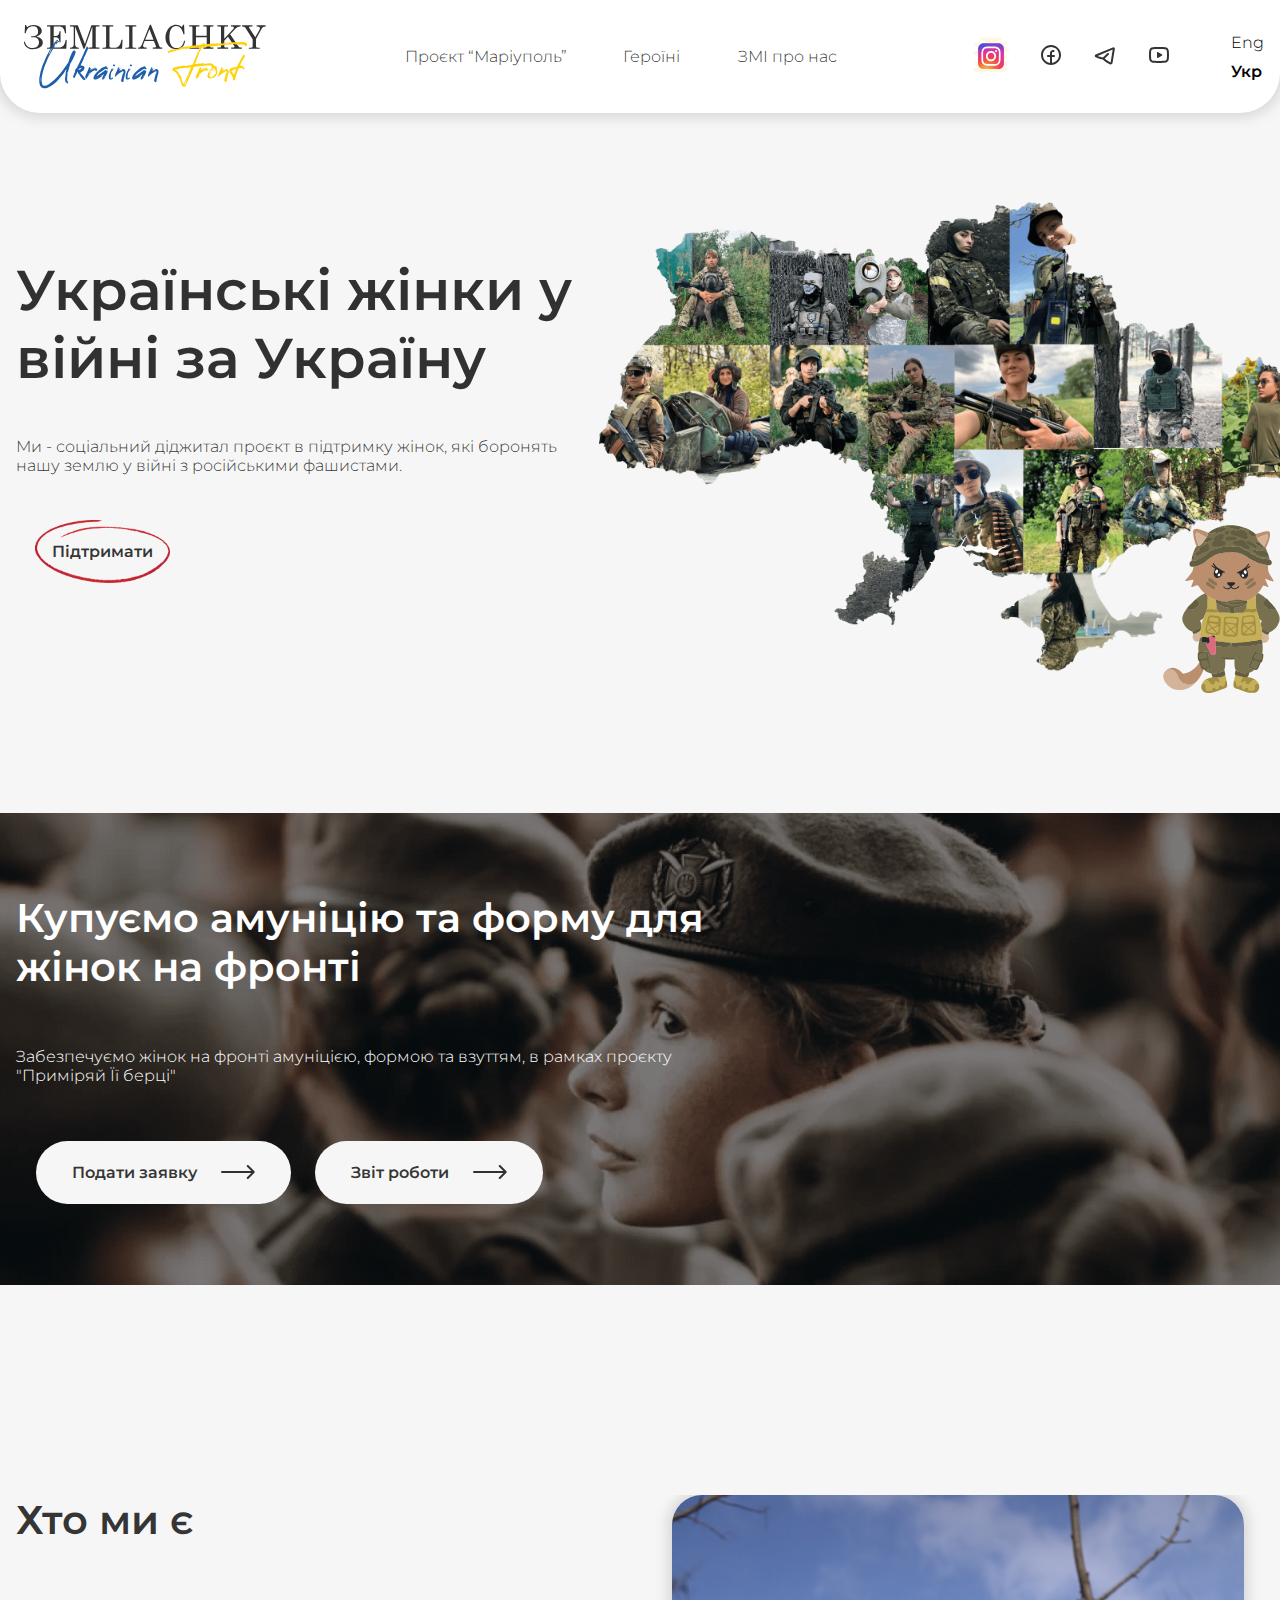
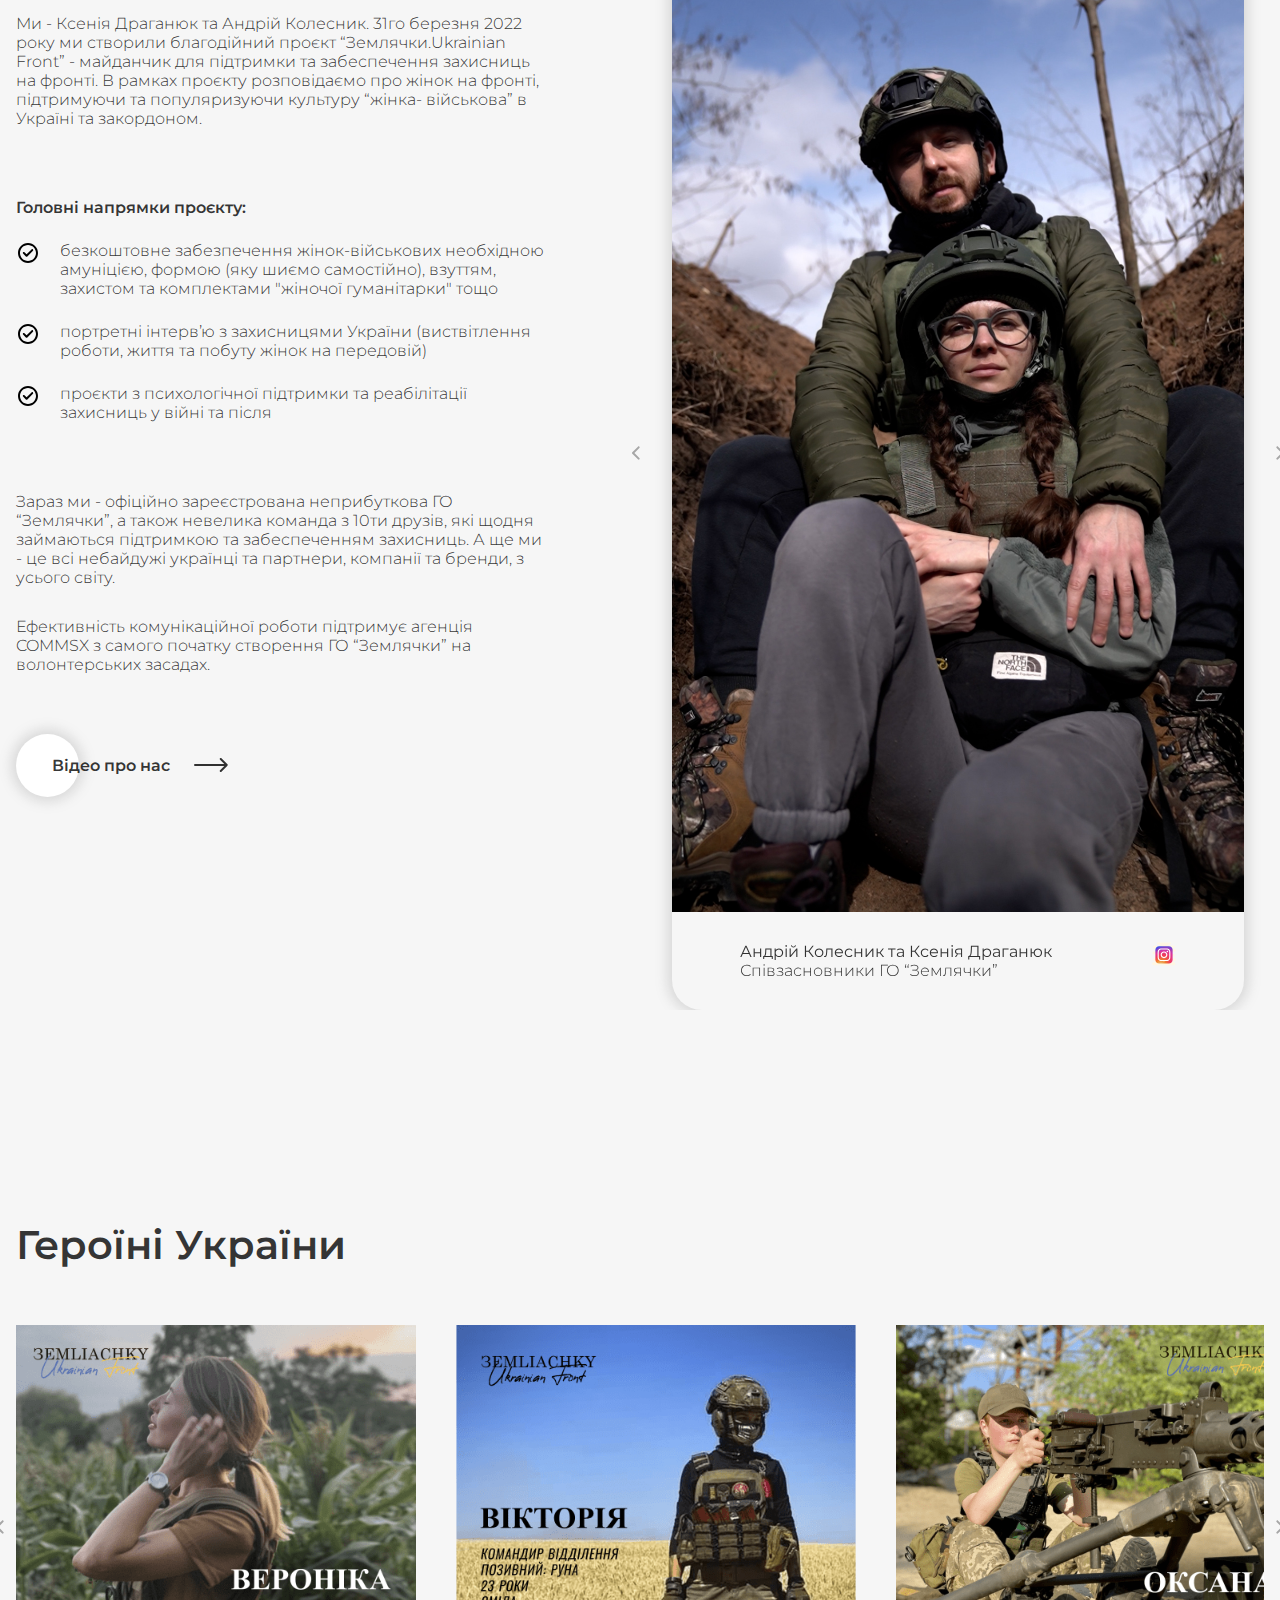
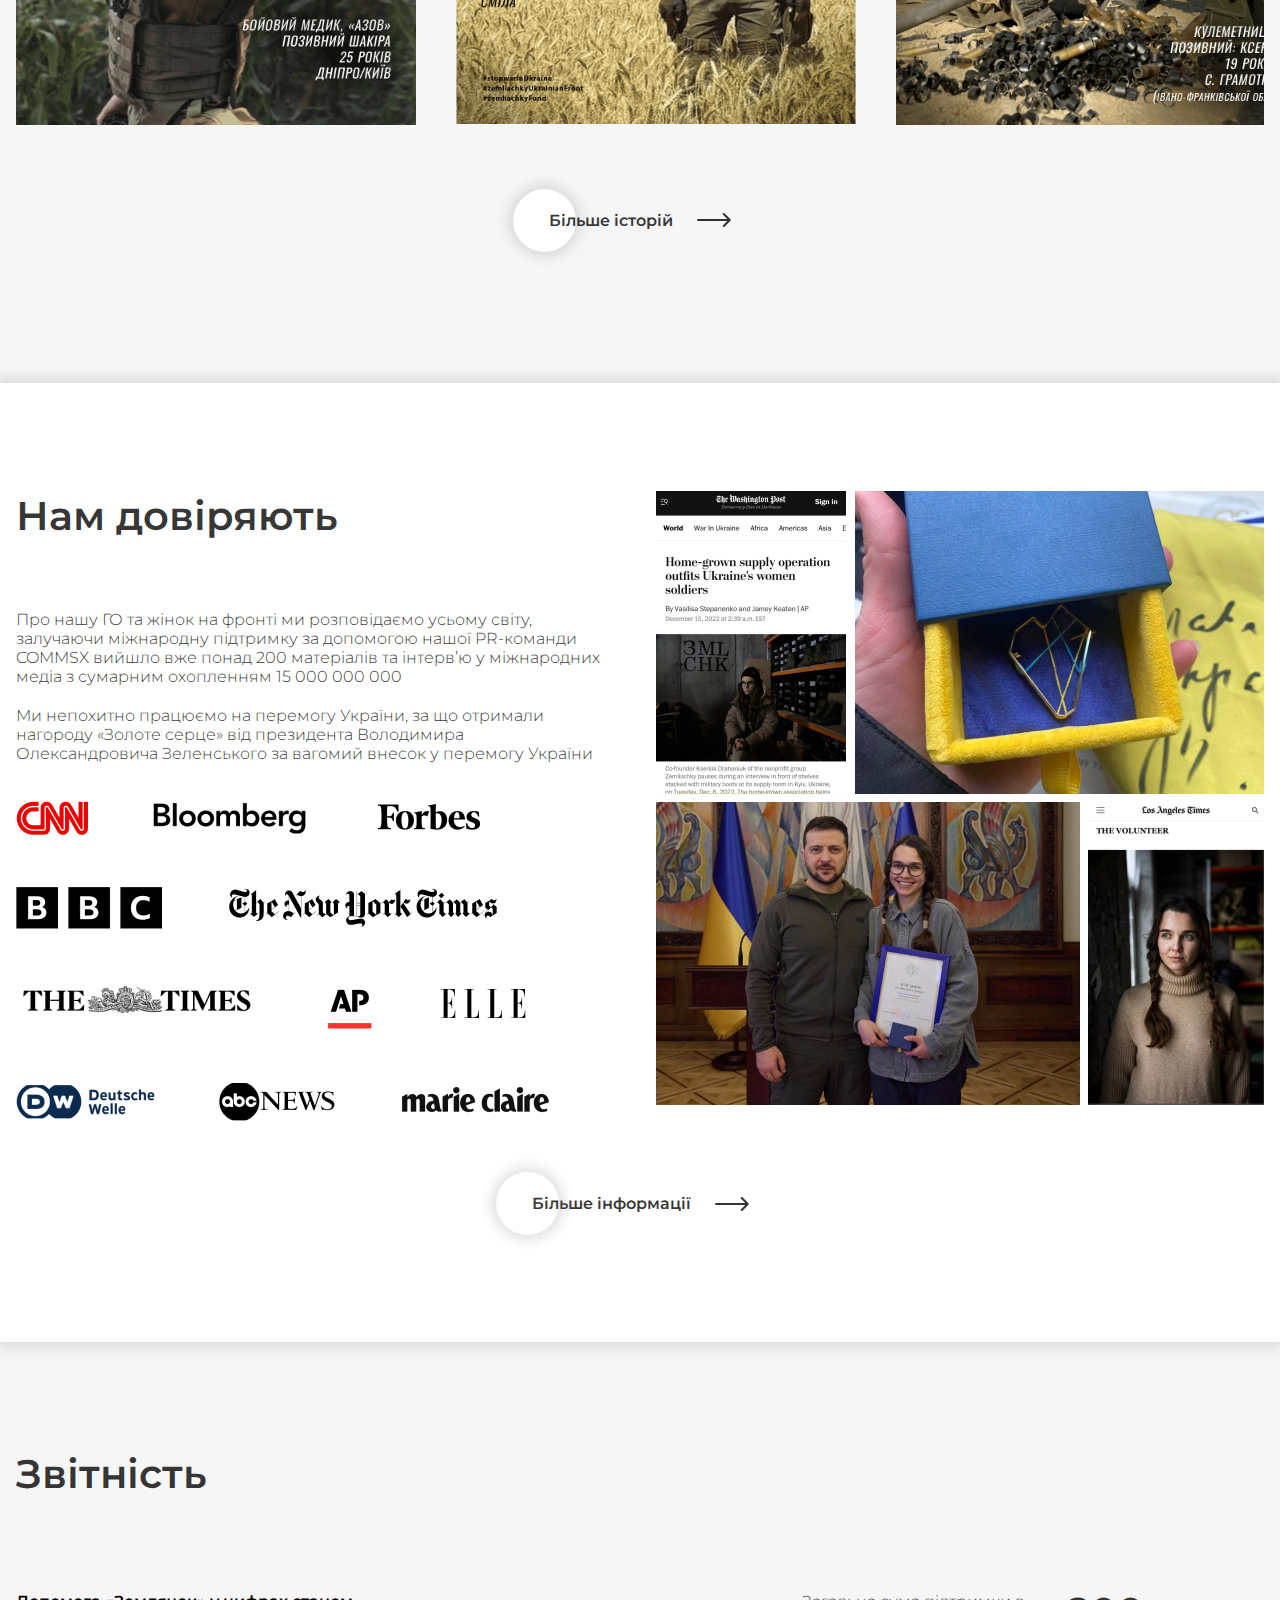
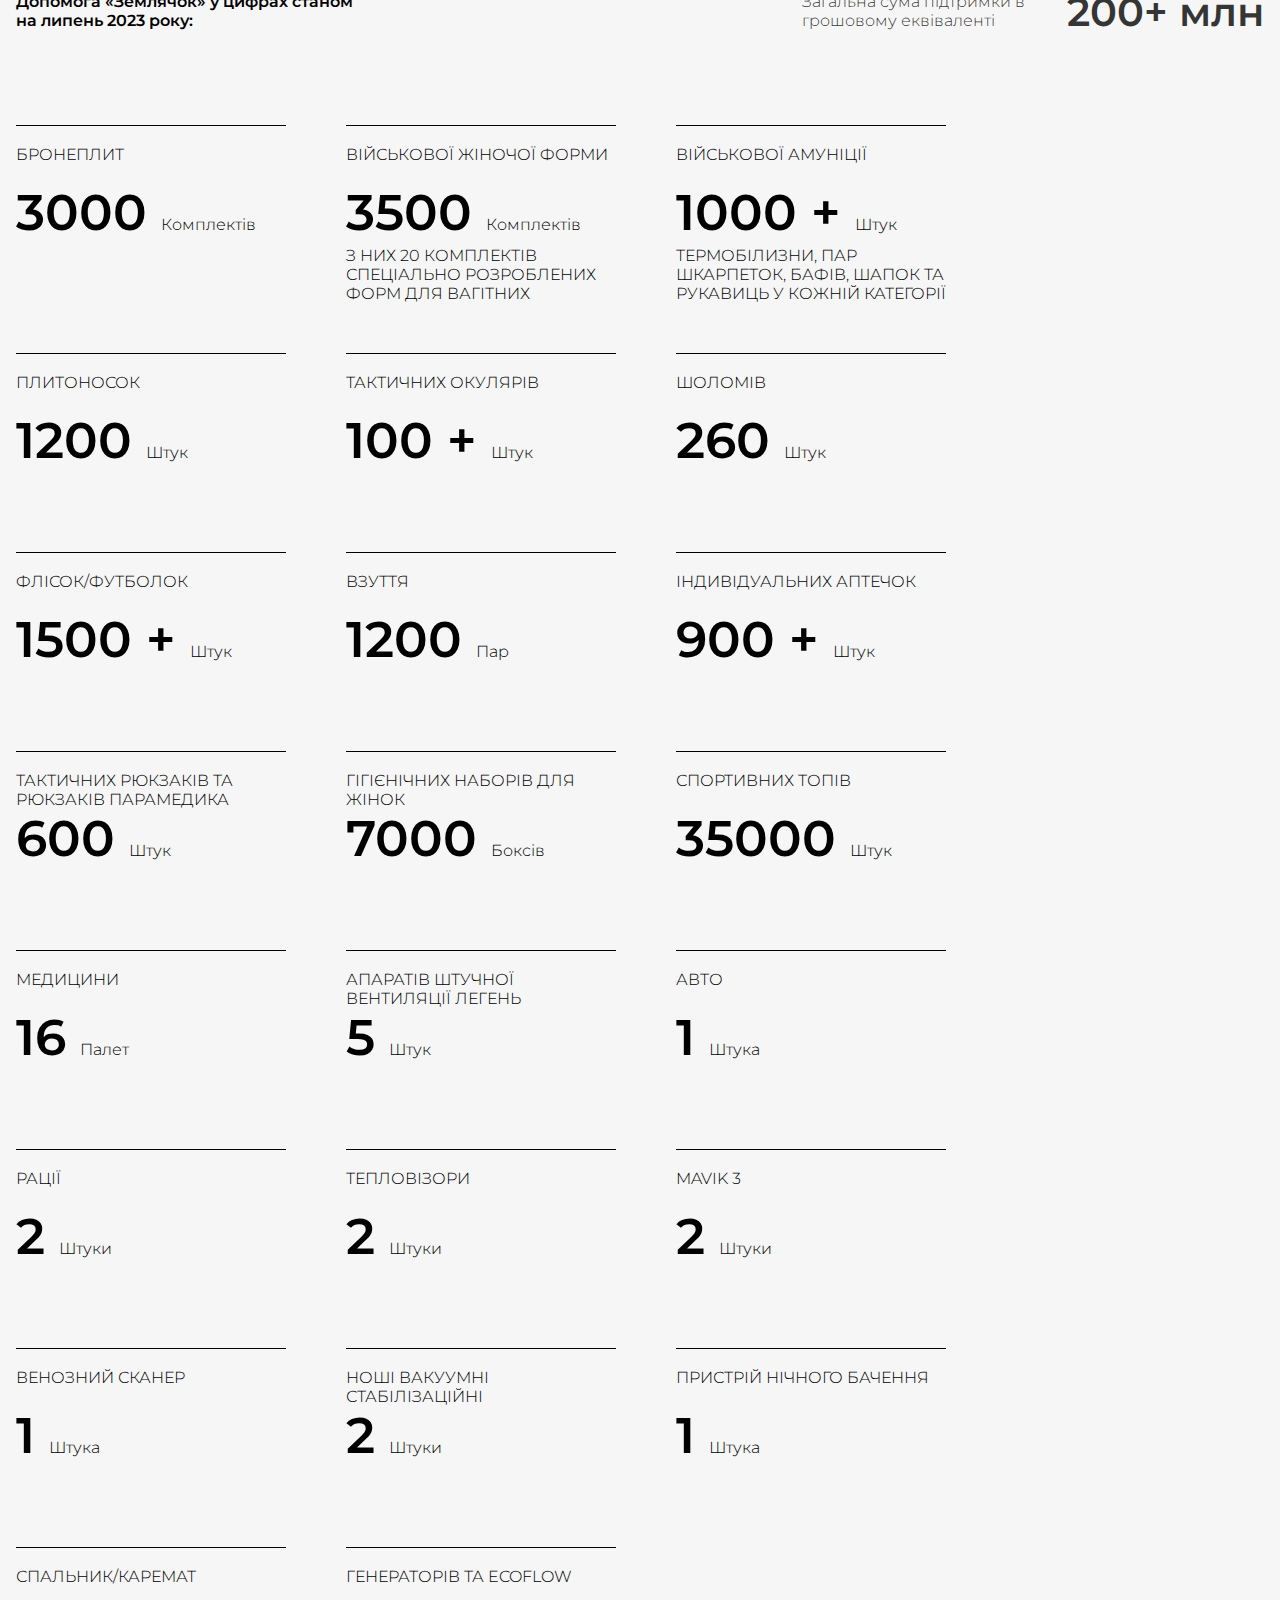
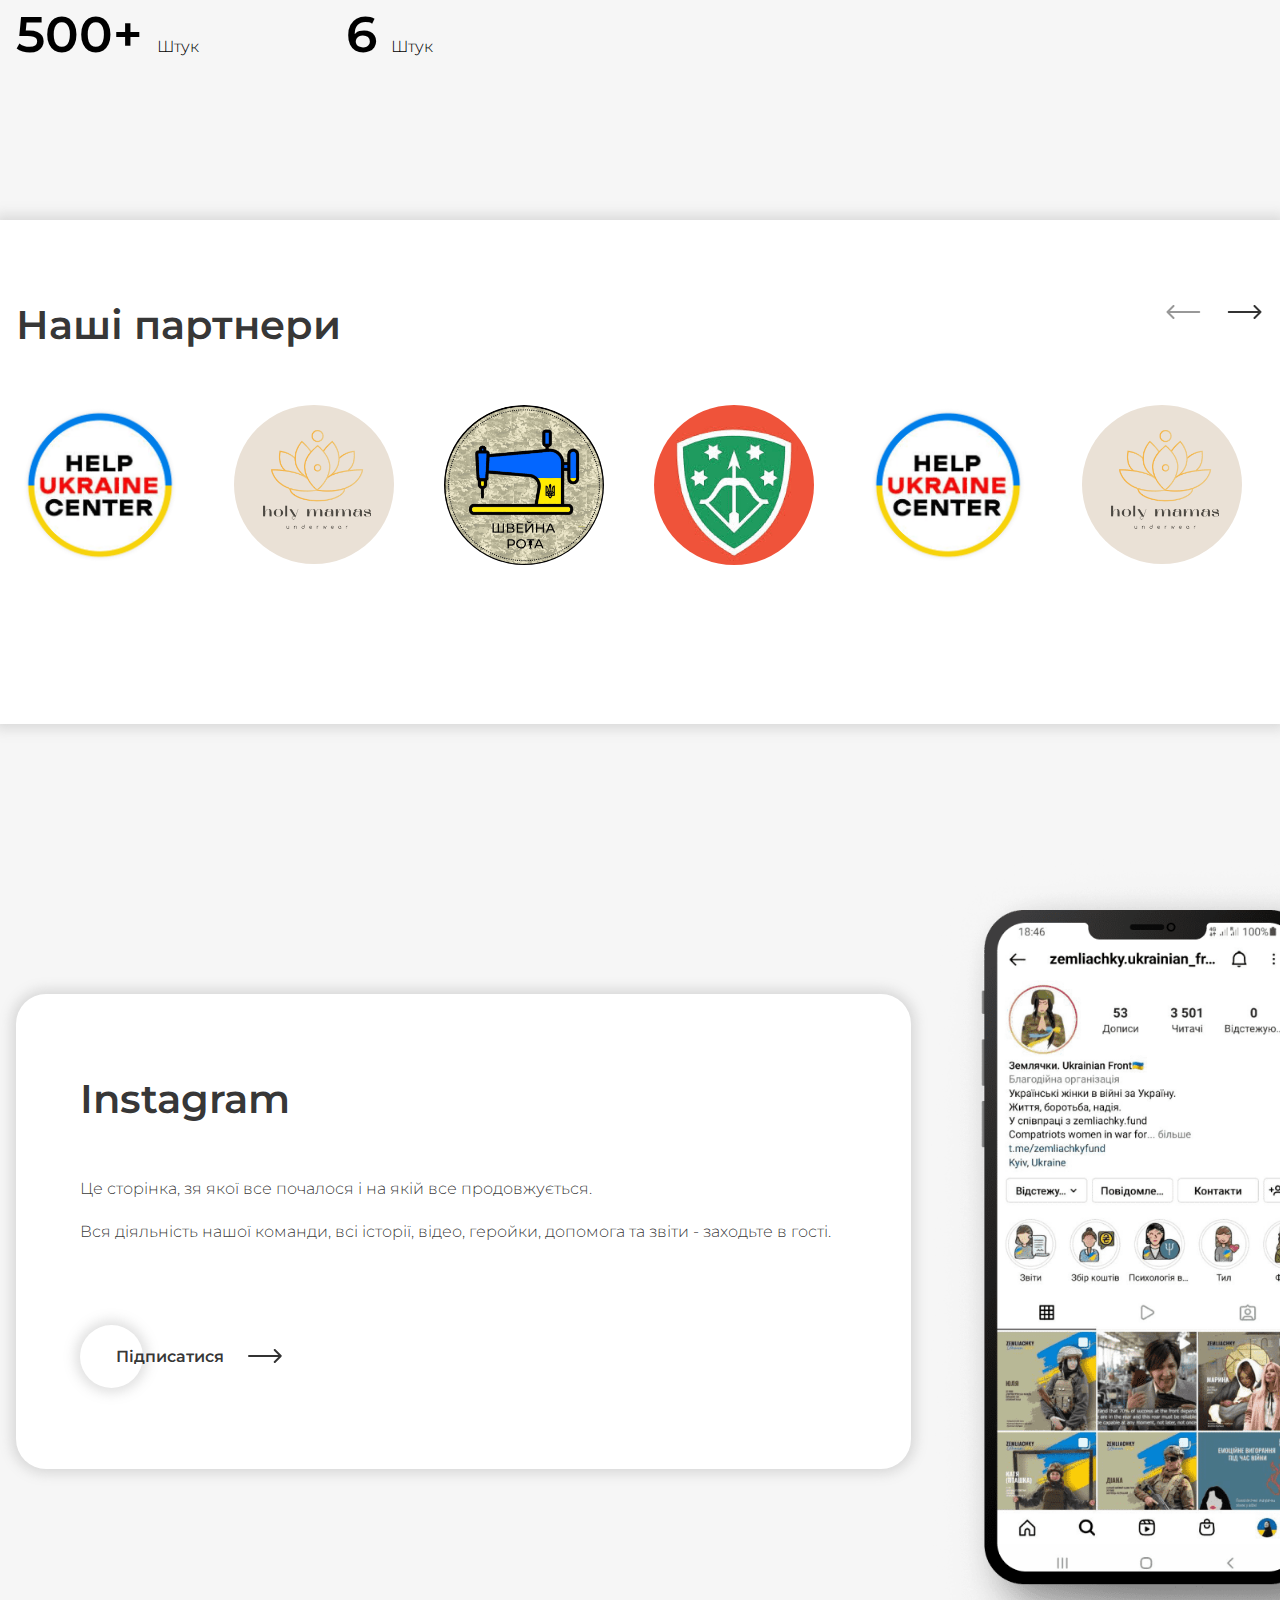
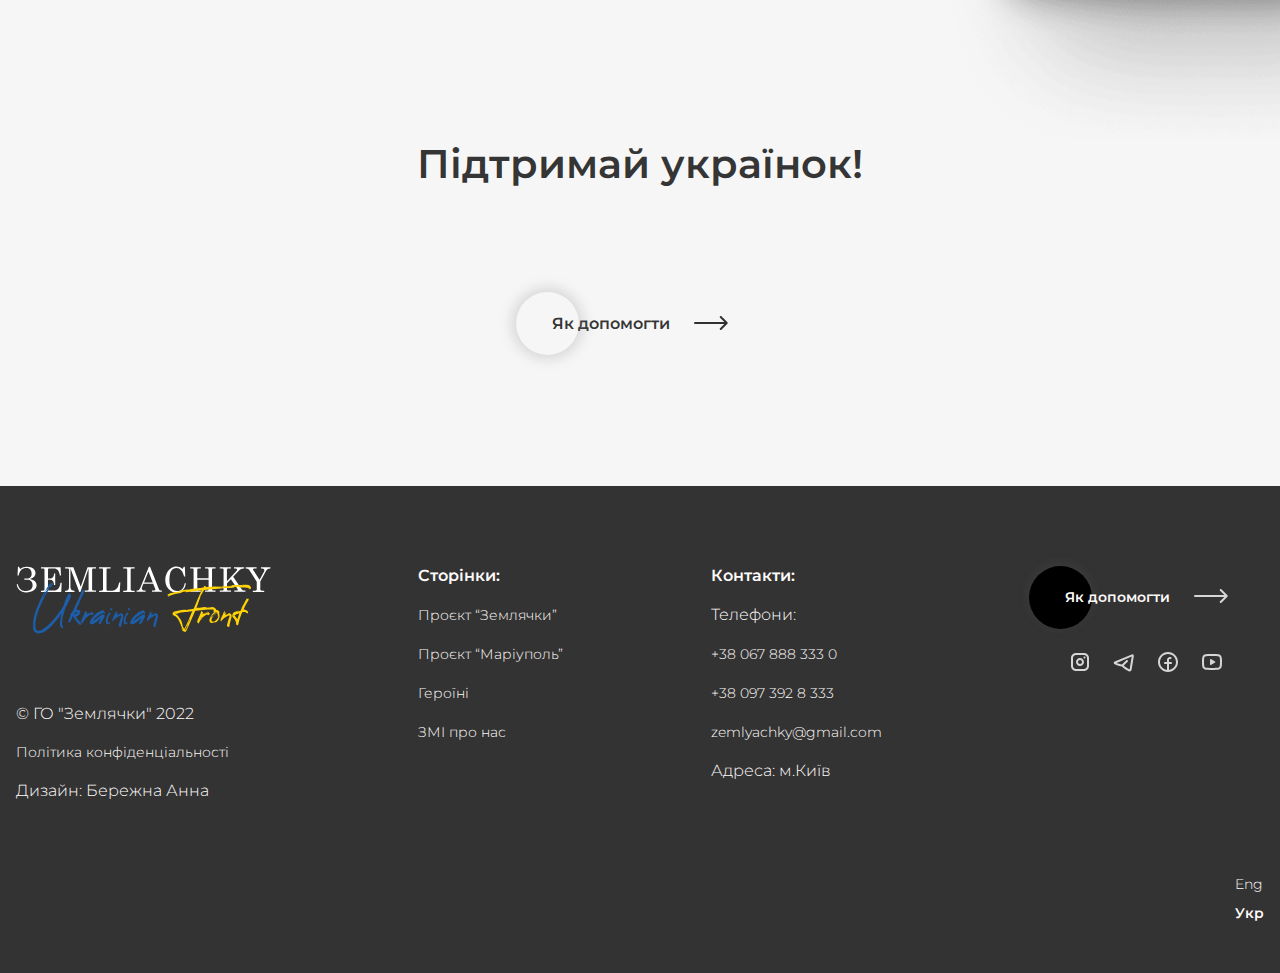
==== commit f8496701: "edits" ====
--- a/index.html
+++ b/index.html
@@ -430,7 +430,7 @@
                                 </a>
                                 <b>Вероніка</b>
                                 <p>Військова ЗСУ</p>
-                                <p>22 р., м. Полтава</p>
+                                <p>25 р., м. Дніпро/Київ</p>
                             </div>
                             <div class="ukrainian-heroes__slider-item">
                                 <a class="ukrainian-heroes__slider-link" href="#">
@@ -438,7 +438,7 @@
                                 </a>
                                 <b>Вікторія</b>
                                 <p>Військова ЗСУ</p>
-                                <p>22 р., м. Полтава</p>
+                                <p>23 р., м. Сміла</p>
                             </div>
                             <div class="ukrainian-heroes__slider-item">
                                 <a class="ukrainian-heroes__slider-link" href="#">
@@ -446,7 +446,7 @@
                                 </a>
                                 <b>Оксана</b>
                                 <p>Військова ЗСУ</p>
-                                <p>22 р., м. Полтава</p>
+                                <p>19 р., с. Грамотне</p>
                             </div>
                             <div class="ukrainian-heroes__slider-item">
                                 <a class="ukrainian-heroes__slider-link" href="#">
@@ -454,7 +454,7 @@
                                 </a>
                                 <b>Вероніка</b>
                                 <p>Військова ЗСУ</p>
-                                <p>22 р., м. Полтава</p>
+                                <p>25 р., м. Дніпро/Київ</p>
                             </div>
                             <div class="ukrainian-heroes__slider-item">
                                 <a class="ukrainian-heroes__slider-link" href="#">
@@ -462,7 +462,7 @@
                                 </a>
                                 <b>Вікторія</b>
                                 <p>Військова ЗСУ</p>
-                                <p>22 р., м. Полтава</p>
+                                <p>23 р., м. Сміла</p>
                             </div>
                             <div class="ukrainian-heroes__slider-item">
                                 <a class="ukrainian-heroes__slider-link" href="#">
@@ -470,8 +470,9 @@
                                 </a>
                                 <b>Оксана</b>
                                 <p>Військова ЗСУ</p>
-                                <p>22 р., м. Полтава</p>
-                            </div>
+                                <p>19 р., с. Грамотне</p>
+                            </div>
+                            
                         </div>
                         <div class="ukrainian-heroes__btn-wrapper">
                             <a class="ukrainian-heroes__btn" href="#">Більше історій
@@ -874,7 +875,7 @@
                         </ul>
                     </div>
                     <div class="footer__social">
-                        <a class="footer__help-btn" href="templates/payment.html">Як допомогти
+                        <a class="footer__help-btn" href="templates/payment-for-zemliachky.html">Як допомогти
                             <span>
                                 <svg width="34" height="14" viewBox="0 0 34 14" fill="none"
                                     xmlns="http://www.w3.org/2000/svg">
@@ -961,11 +962,13 @@
                         </svg>
                     </div>
                     <div class="language">
-                        <button class="select-language">
-                            Укр
-                        </button>
-                        <ul class="select-language__list">
-                            <li class="select-language__list-item">Eng</li>
+                        <ul class="language__list">
+                            <li class="language__list-item">
+                                <a class="language__list-link" href="#">Eng</a>
+                            </li>
+                            <li class="language__list-item">
+                                <a class="language__list-link--active" href="#">Укр</a>
+                            </li>
                         </ul>
                     </div>
                 </div>
--- a/css/style.css
+++ b/css/style.css
@@ -384,11 +384,11 @@
   background-image: url("../images/circled-line.png");
   background-size: contain;
   background-repeat: no-repeat;
-  background-position: 20px 0;
+  background-position: center center;
   width: 100%;
   height: 100%;
   top: 0px;
-  left: -3px;
+  left: 0px;
 }
 
 /* .hero__offer-btn::before {
@@ -560,7 +560,7 @@
 .application__btn::before {
   position: absolute;
   content: "";
-  width: 63px;
+  width: 100%;
   height: 63px;
   border-radius: 50px;
   -webkit-border-radius: 50px;
@@ -578,9 +578,9 @@
   -o-transition: all 0.6s ease;
 }
 
-.application__btn:hover::before {
+/* .application__btn:hover::before {
   width: 100%;
-}
+} */
 
 /* ABOUT SECTION */
 
@@ -595,6 +595,8 @@
   -webkit-box-pack: justify;
   -ms-flex-pack: justify;
   justify-content: space-between;
+  gap: 20px;
+  flex-wrap: wrap;
 }
 
 .about__info {
@@ -2976,9 +2978,9 @@
   .about {
     padding: 70px 0;
   }
-  .about__inner {
+  /* .about__inner {
     display: block;
-  }
+  } */
   .about__title {
     font-size: 34px;
     line-height: 41px;
@@ -2993,9 +2995,9 @@
     margin-top: 50px;
     margin-bottom: 45px;
   }
-  .about__slider {
+  /* .about__slider {
     max-width: 100%;
-  }
+  } */
   .ukrainian-heroes__slider {
     text-align: start;
   }
@@ -3182,6 +3184,10 @@
   .psychological-support__item {
     gap: 50px;
   }
+  .about__slider {
+    max-width: 100%;
+    height: fit-content;
+}
 }
 
 @media (max-width: 769px) {
@@ -3251,6 +3257,9 @@
 }
 
 @media (max-width: 577px) {
+  .hero-img__cat img {
+    max-width: 110px;
+}
   .future__wrapper {
     margin: 85px 0 120px;
   }
@@ -3409,6 +3418,9 @@
 }
 
 @media (max-width: 426px) {
+  .hero-img__cat img {
+    max-width: 85px;
+}
   .accordion__items {
     padding: 45px 0 30px;
   }
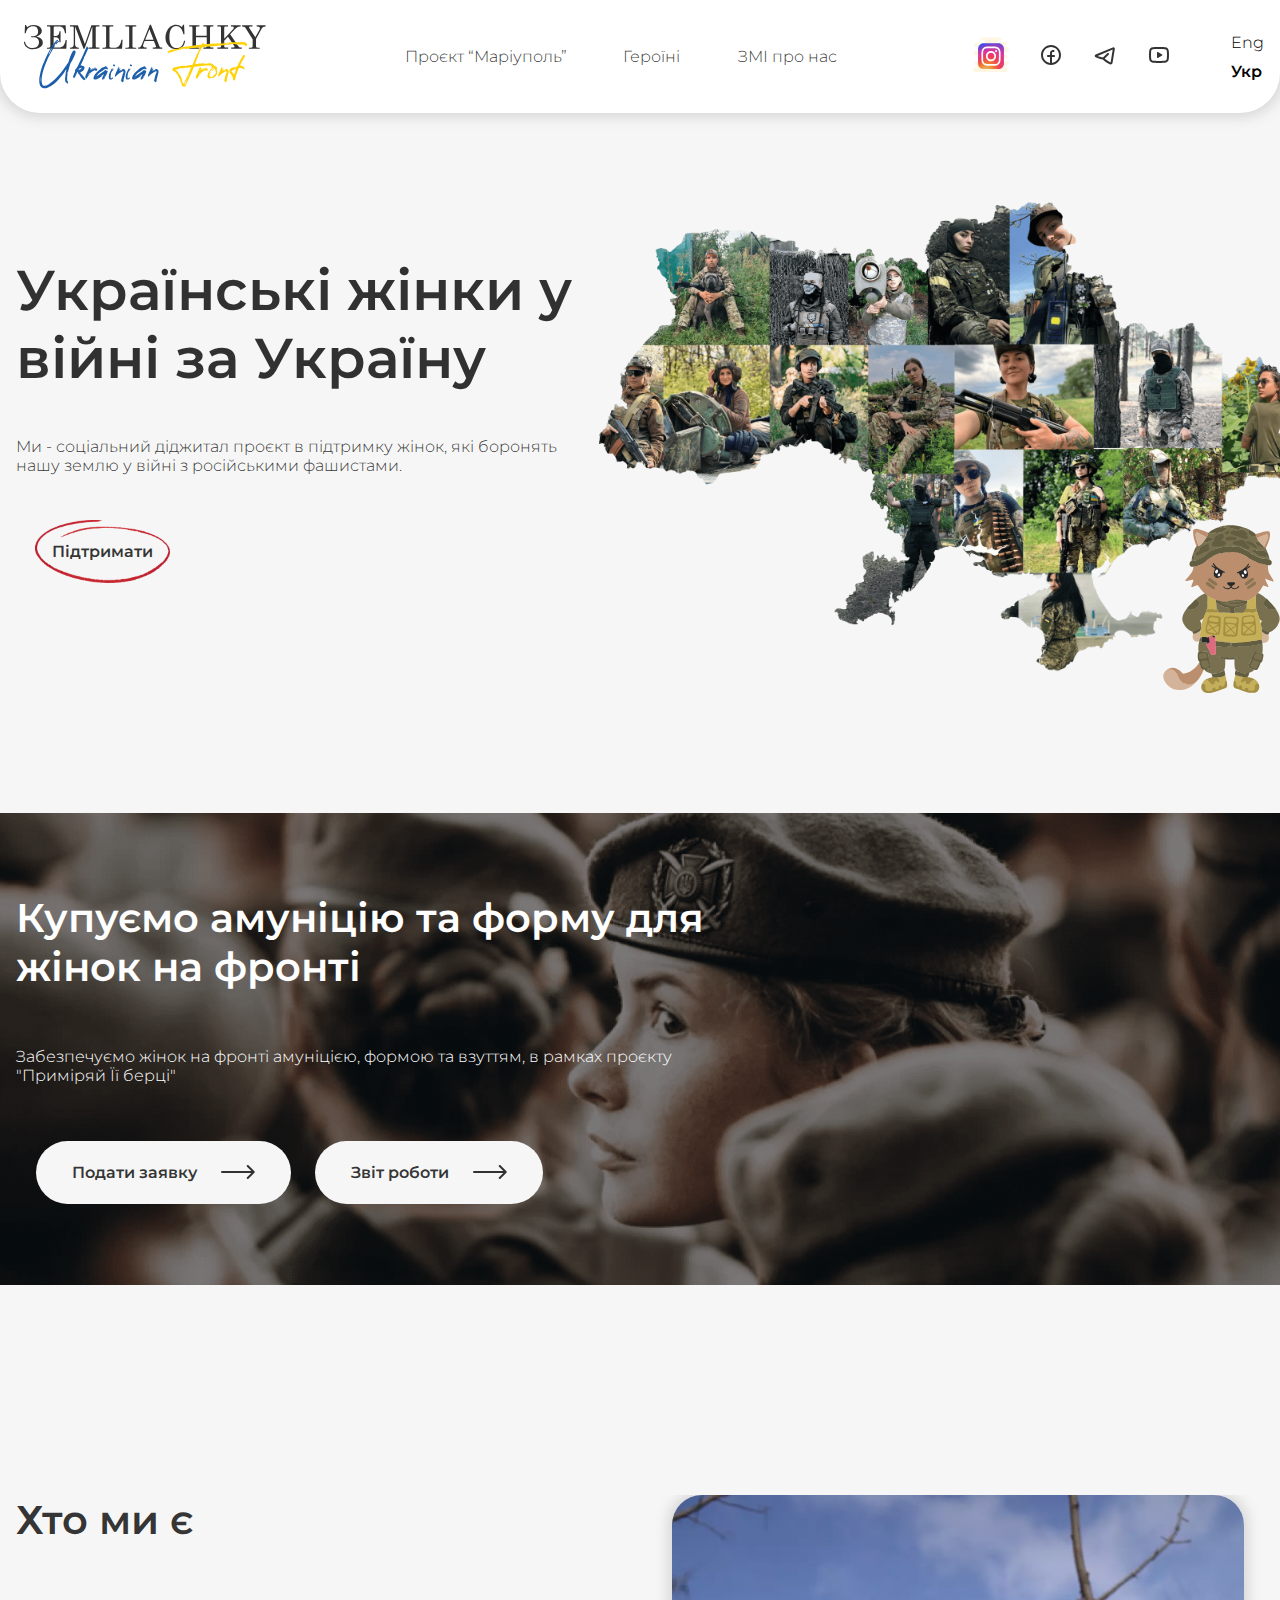
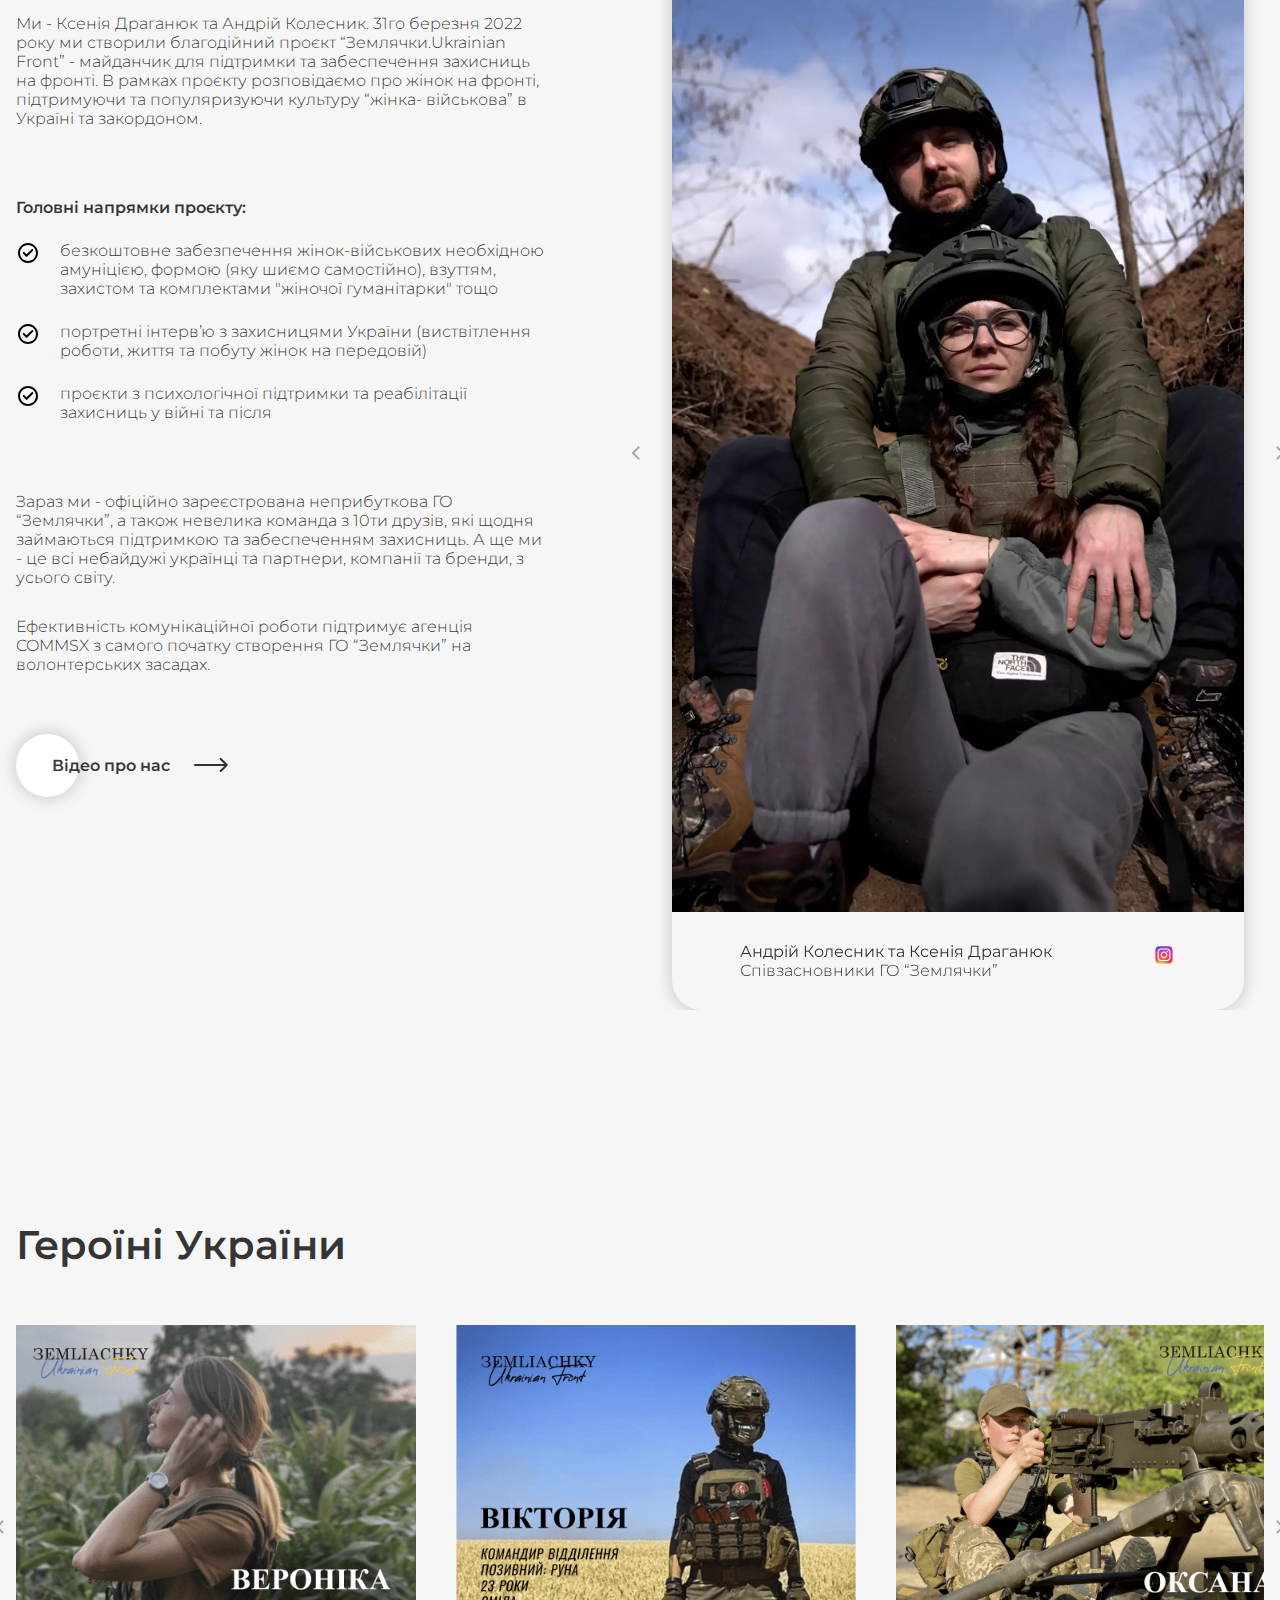
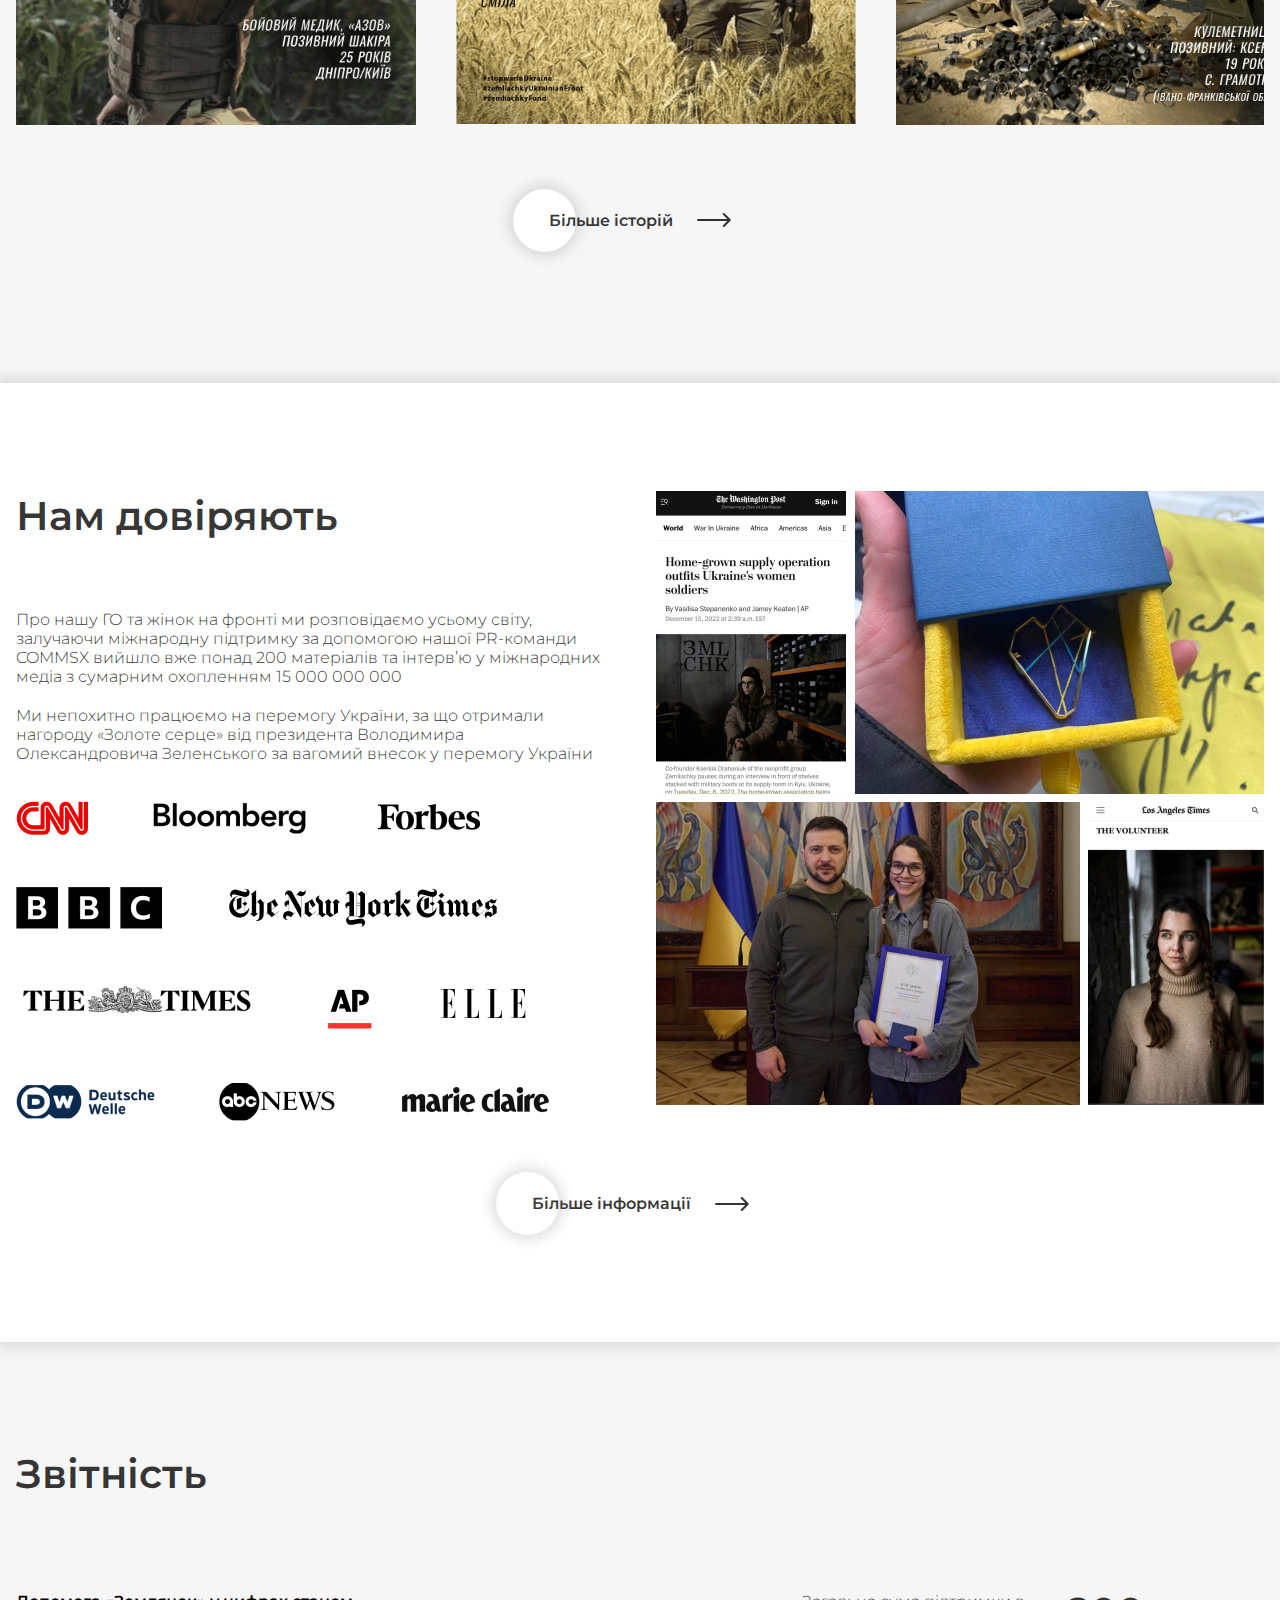
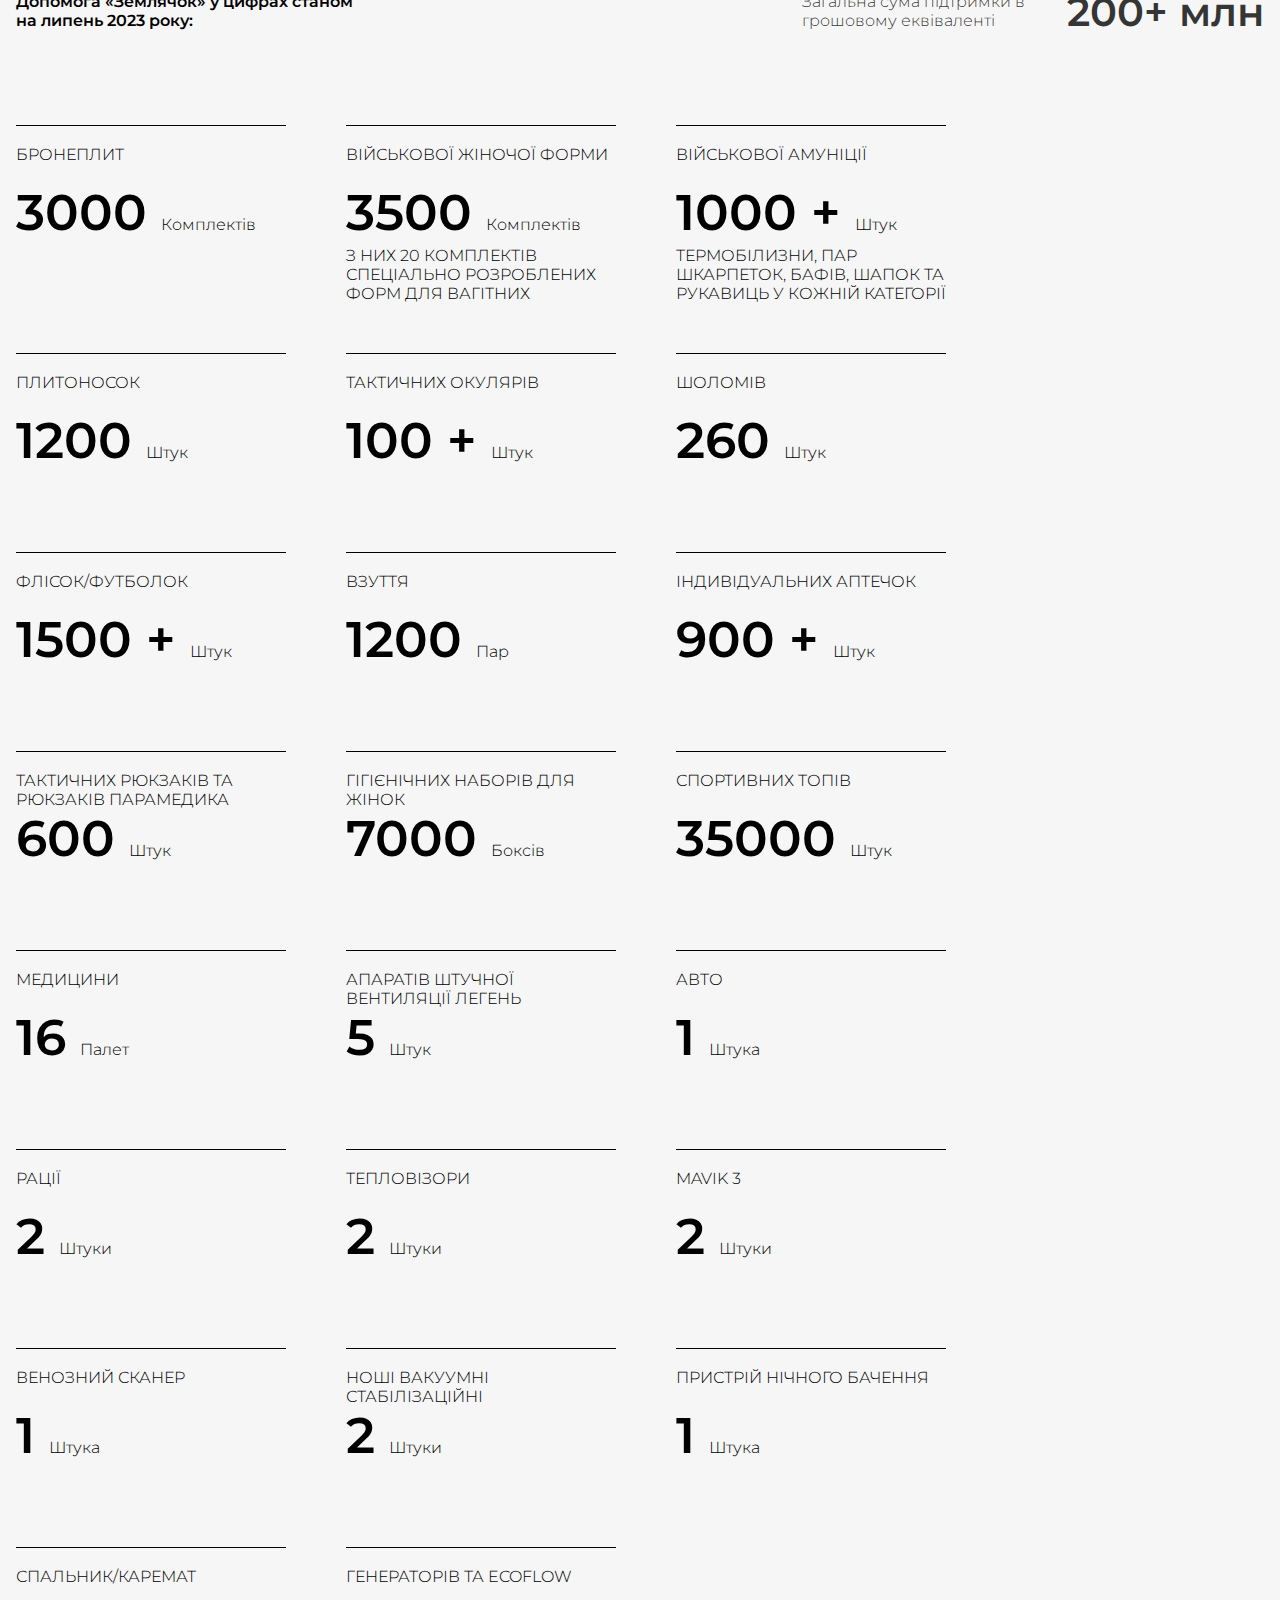
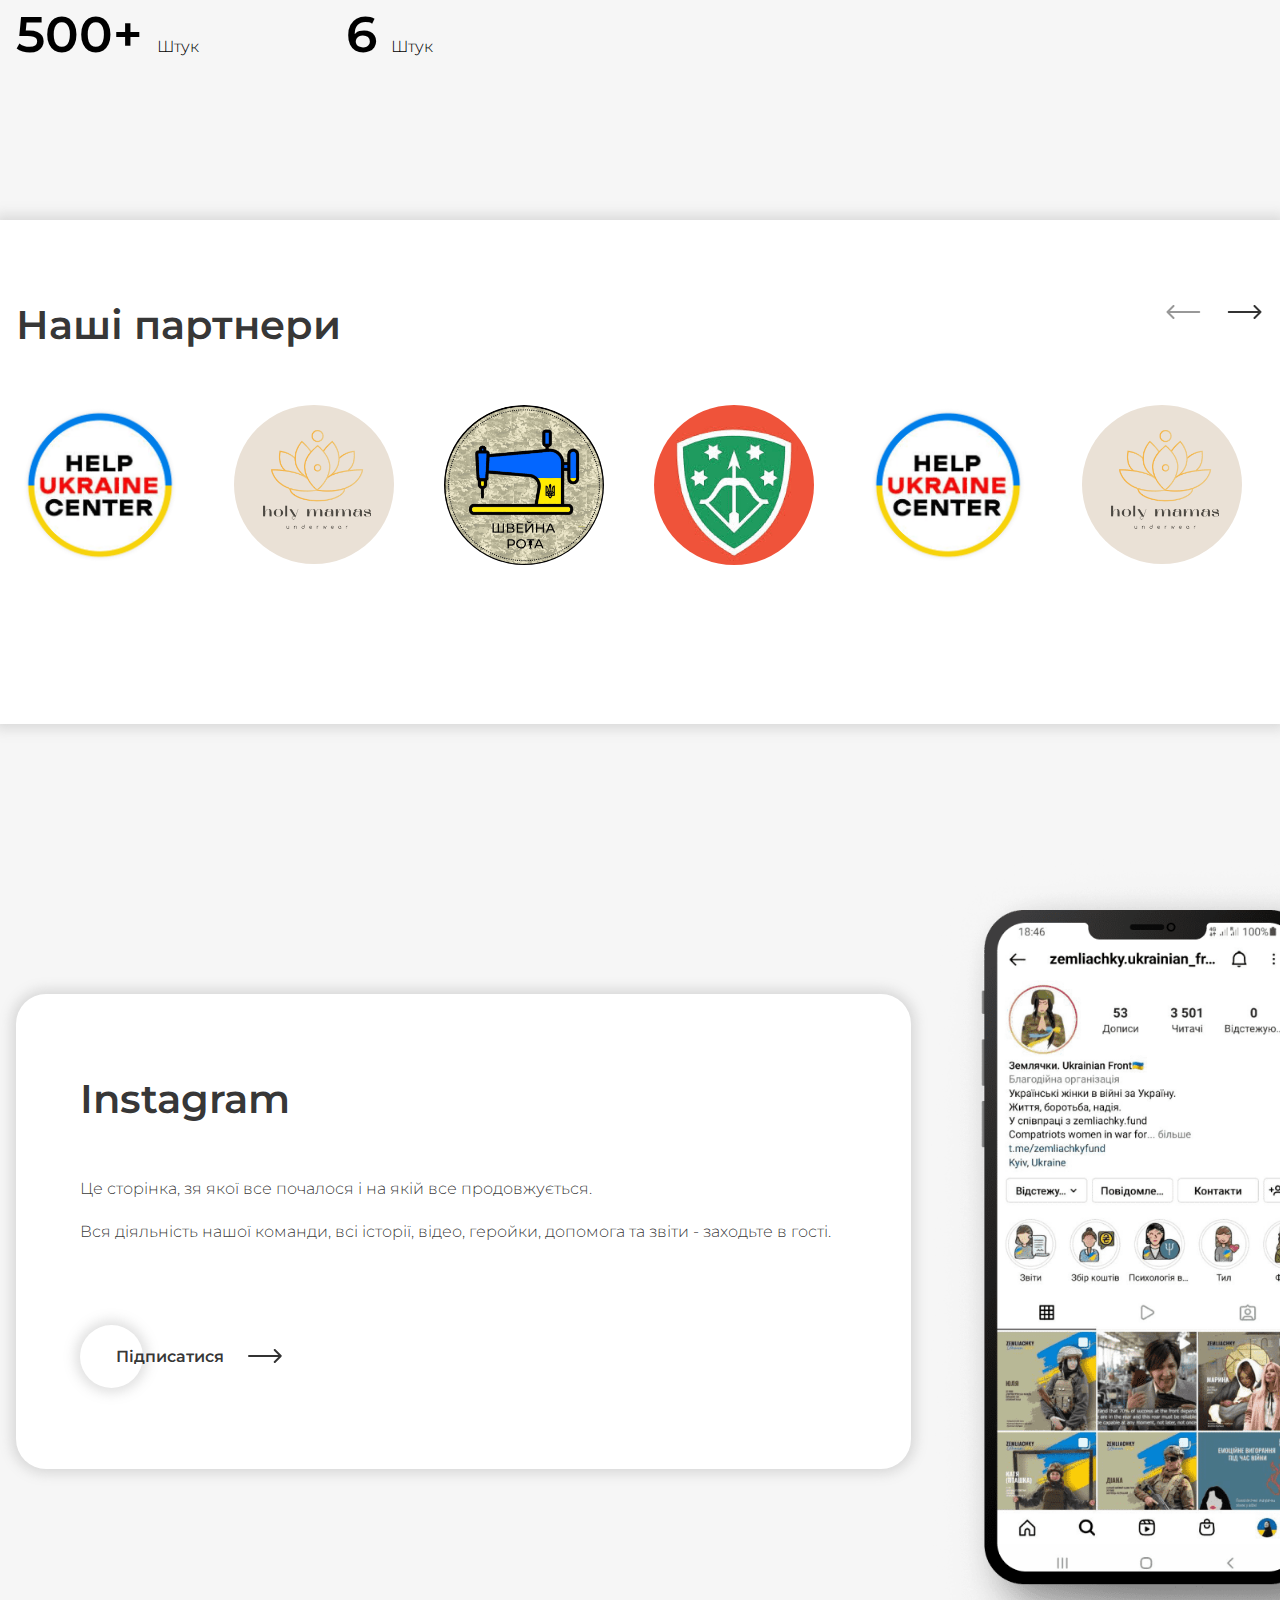
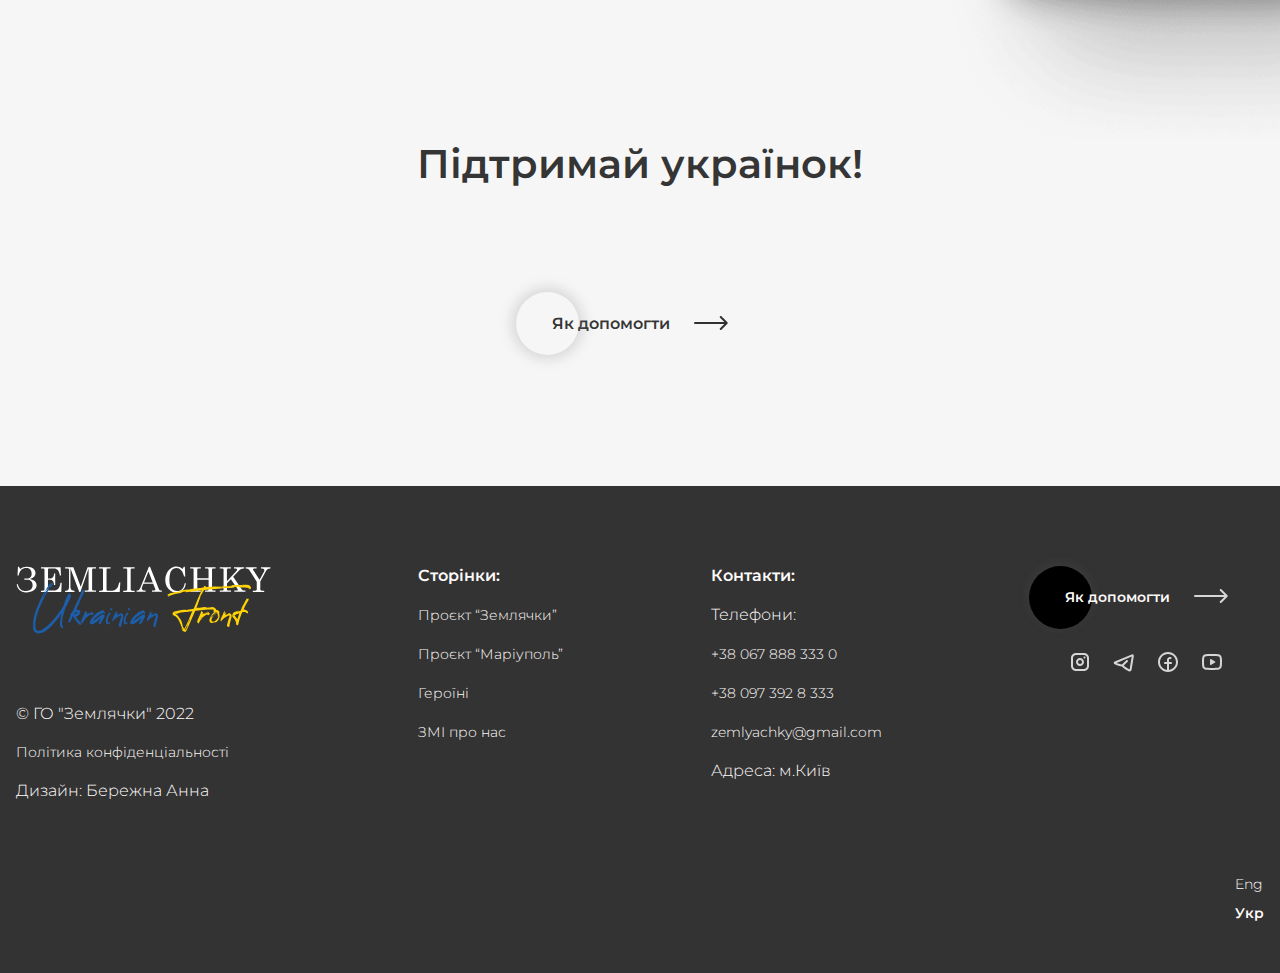
==== commit a2b41f57: "commpressed images" ====
--- a/index.html
+++ b/index.html
@@ -260,7 +260,7 @@
                         </div>
                         <div class="about__slider">
                             <div class="about__slider-item">
-                                <img src="images/about-slider-img1.JPG" alt="">
+                                <img src="images/about-slider-img1.webp" alt="">
                                 <div class="slider__item-info">
                                     <div class="info__name">
                                         <b>Андрій Колесник та Ксенія Драганюк</b>
@@ -272,7 +272,7 @@
                                 </div>
                             </div>
                             <div class="about__slider-item">
-                                <img src="images/about-slider-img2.JPG" alt="">
+                                <img src="images/about-slider-img2.webp" alt="">
                                 <div class="slider__item-info">
                                     <div class="info__name">
                                         <b>Крістіна, Катя, Ніна, Луман, Діма, Люба, Маря, Ксенія, Андрій</b>
@@ -284,7 +284,7 @@
                                 </div>
                             </div>
                             <div class="about__slider-item">
-                                <img src="images/about-slider-img3.JPG" alt="">
+                                <img src="images/about-slider-img3.webp" alt="">
                                 <div class="slider__item-info">
                                     <div class="info__name">
                                         <b>Ксенія та Андрій</b>
@@ -296,7 +296,7 @@
                                 </div>
                             </div>
                             <div class="about__slider-item">
-                                <img src="images/about-slider-img4.JPG" alt="">
+                                <img src="images/about-slider-img4.webp" alt="">
                                 <div class="slider__item-info">
                                     <div class="info__name">
                                         <b>Мар’я</b>
@@ -308,7 +308,7 @@
                                 </div>
                             </div>
                             <div class="about__slider-item">
-                                <img src="images/about-slider-img5.JPG" alt="">
+                                <img src="images/about-slider-img5.webp" alt="">
                                 <div class="slider__item-info">
                                     <div class="info__name">
                                         <b>Мар’я та Ксенія</b>
@@ -320,7 +320,7 @@
                                 </div>
                             </div>
                             <div class="about__slider-item">
-                                <img src="images/about-slider-img6.JPG" alt="">
+                                <img src="images/about-slider-img6.webp" alt="">
                                 <div class="slider__item-info">
                                     <div class="info__name">
                                         <b>Люба</b>
@@ -332,7 +332,7 @@
                                 </div>
                             </div>
                             <div class="about__slider-item">
-                                <img src="images/about-slider-img7.JPG" alt="">
+                                <img src="images/about-slider-img7.webp" alt="">
                                 <div class="slider__item-info">
                                     <div class="info__name">
                                         <b>Мар’я, Діма, Андрій, Ксенія, Крістіна</b>
@@ -344,7 +344,7 @@
                                 </div>
                             </div>
                             <div class="about__slider-item">
-                                <img src="images/about-slider-img8.JPG" alt="">
+                                <img src="images/about-slider-img8.webp" alt="">
                                 <div class="slider__item-info">
                                     <div class="info__name">
                                         <b>Андрій Колесник</b>
@@ -356,7 +356,7 @@
                                 </div>
                             </div>
                             <div class="about__slider-item">
-                                <img src="images/about-slider-img9.JPG" alt="">
+                                <img src="images/about-slider-img9.webp" alt="">
                                 <div class="slider__item-info">
                                     <div class="info__name">
                                         <b>Крістіна, Діма, Ніна, Ксенія</b>
@@ -368,7 +368,7 @@
                                 </div>
                             </div>
                             <div class="about__slider-item">
-                                <img src="images/about-slider-img10.JPG" alt="">
+                                <img src="images/about-slider-img10.webp" alt="">
                                 <div class="slider__item-info">
                                     <div class="info__name">
                                         <b>Крістіна</b>
@@ -380,7 +380,7 @@
                                 </div>
                             </div>
                             <div class="about__slider-item">
-                                <img src="images/about-slider-img11.JPG" alt="">
+                                <img src="images/about-slider-img11.webp" alt="">
                                 <div class="slider__item-info">
                                     <div class="info__name">
                                         <b>Крістіна, Ксенія та захисниці України</b>
@@ -392,7 +392,7 @@
                                 </div>
                             </div>
                             <div class="about__slider-item">
-                                <img src="images/about-slider-img12.JPG" alt="">
+                                <img src="images/about-slider-img12.webp" alt="">
                                 <div class="slider__item-info">
                                     <div class="info__name">
                                         <b>Айгюль</b>
@@ -404,7 +404,7 @@
                                 </div>
                             </div>
                             <div class="about__slider-item">
-                                <img src="images/about-slider-img13.JPG" alt="">
+                                <img src="images/about-slider-img13.webp" alt="">
                                 <div class="slider__item-info">
                                     <div class="info__name">
                                         <b>Андрій Колесник та Ксенія Драганюк</b>
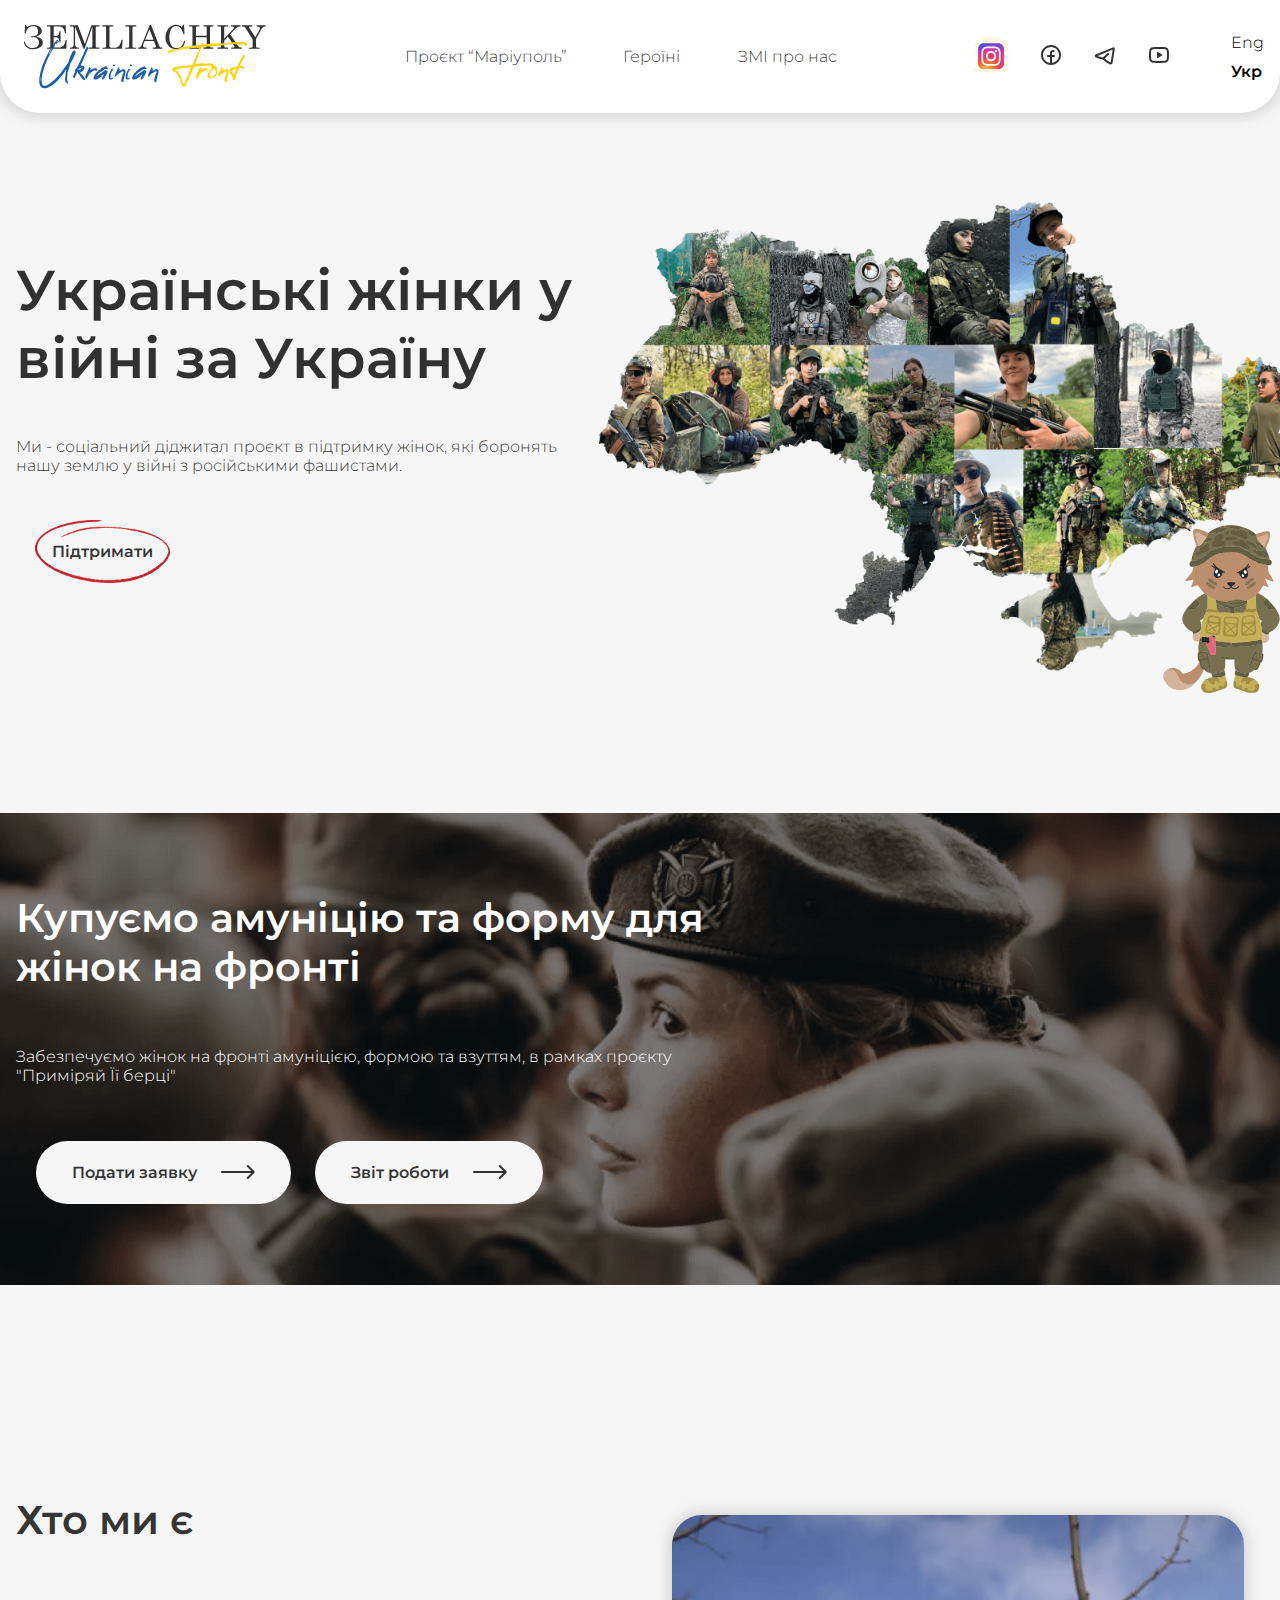
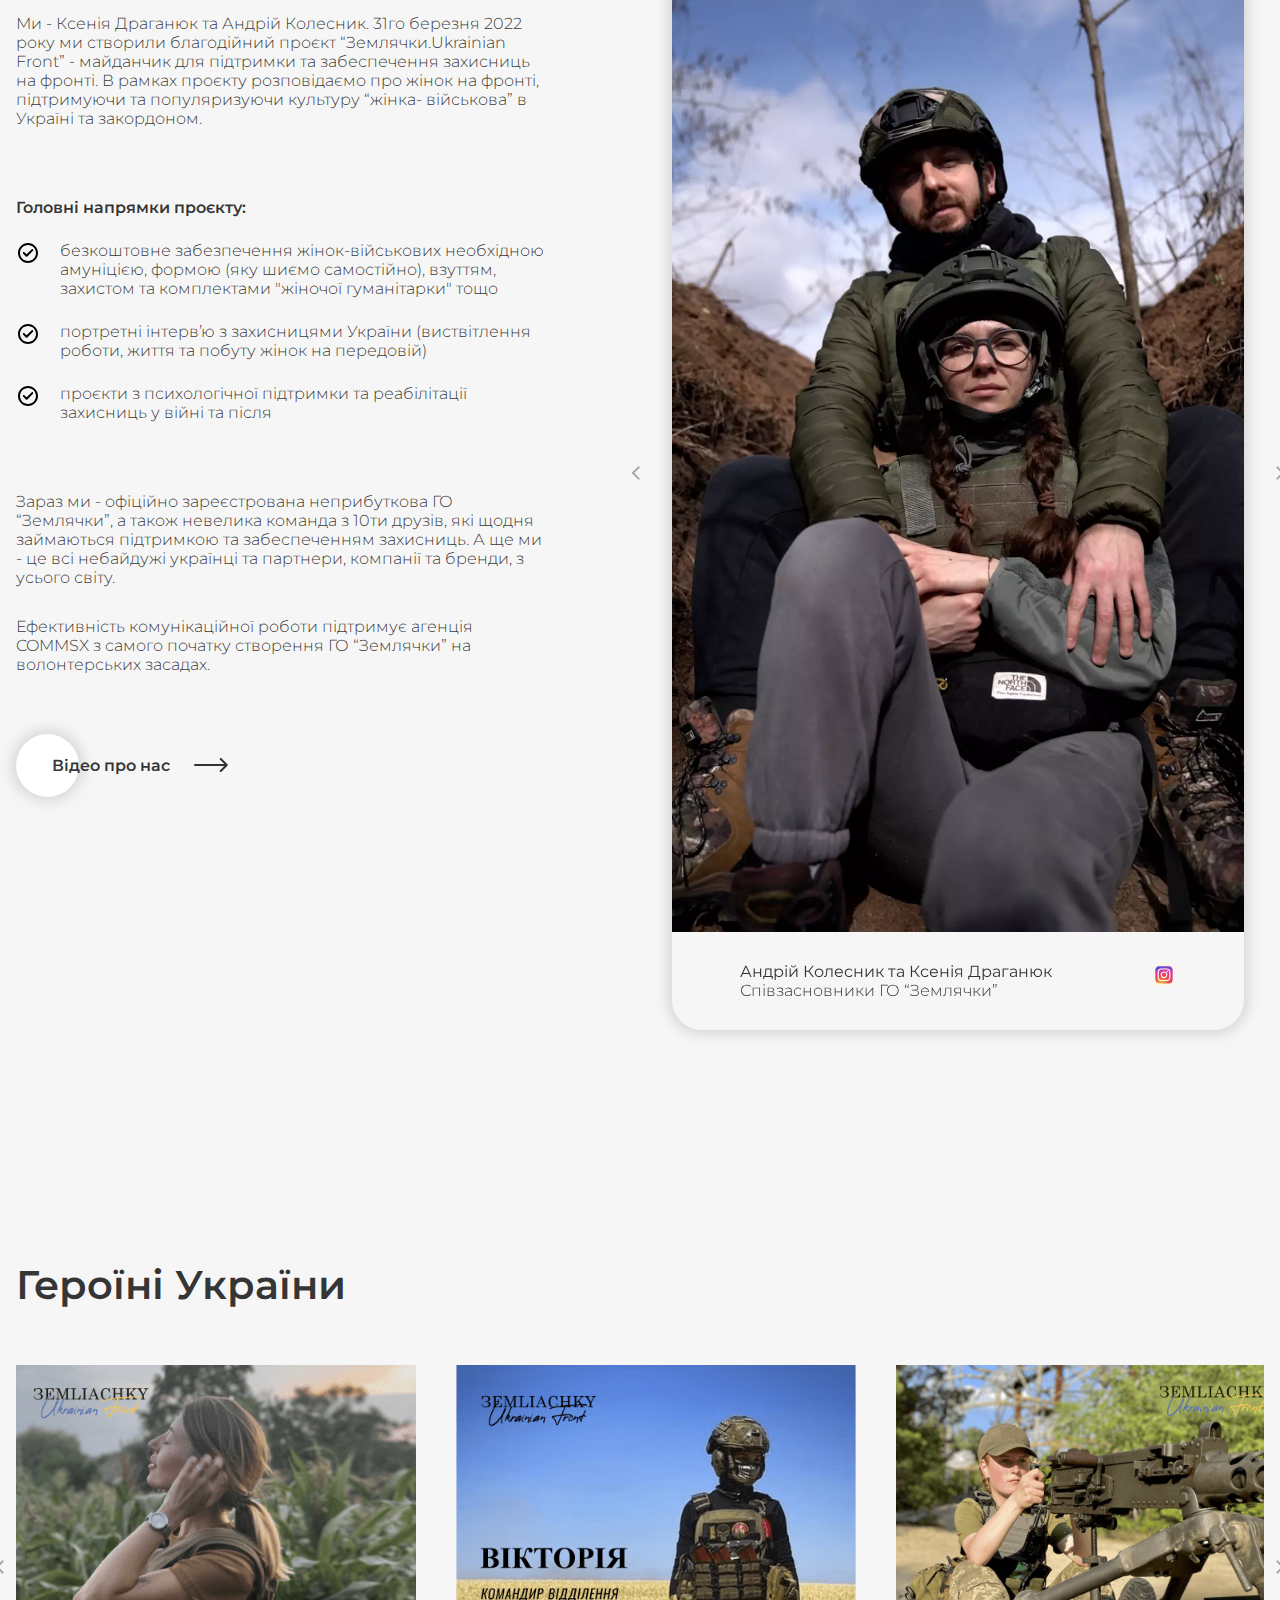
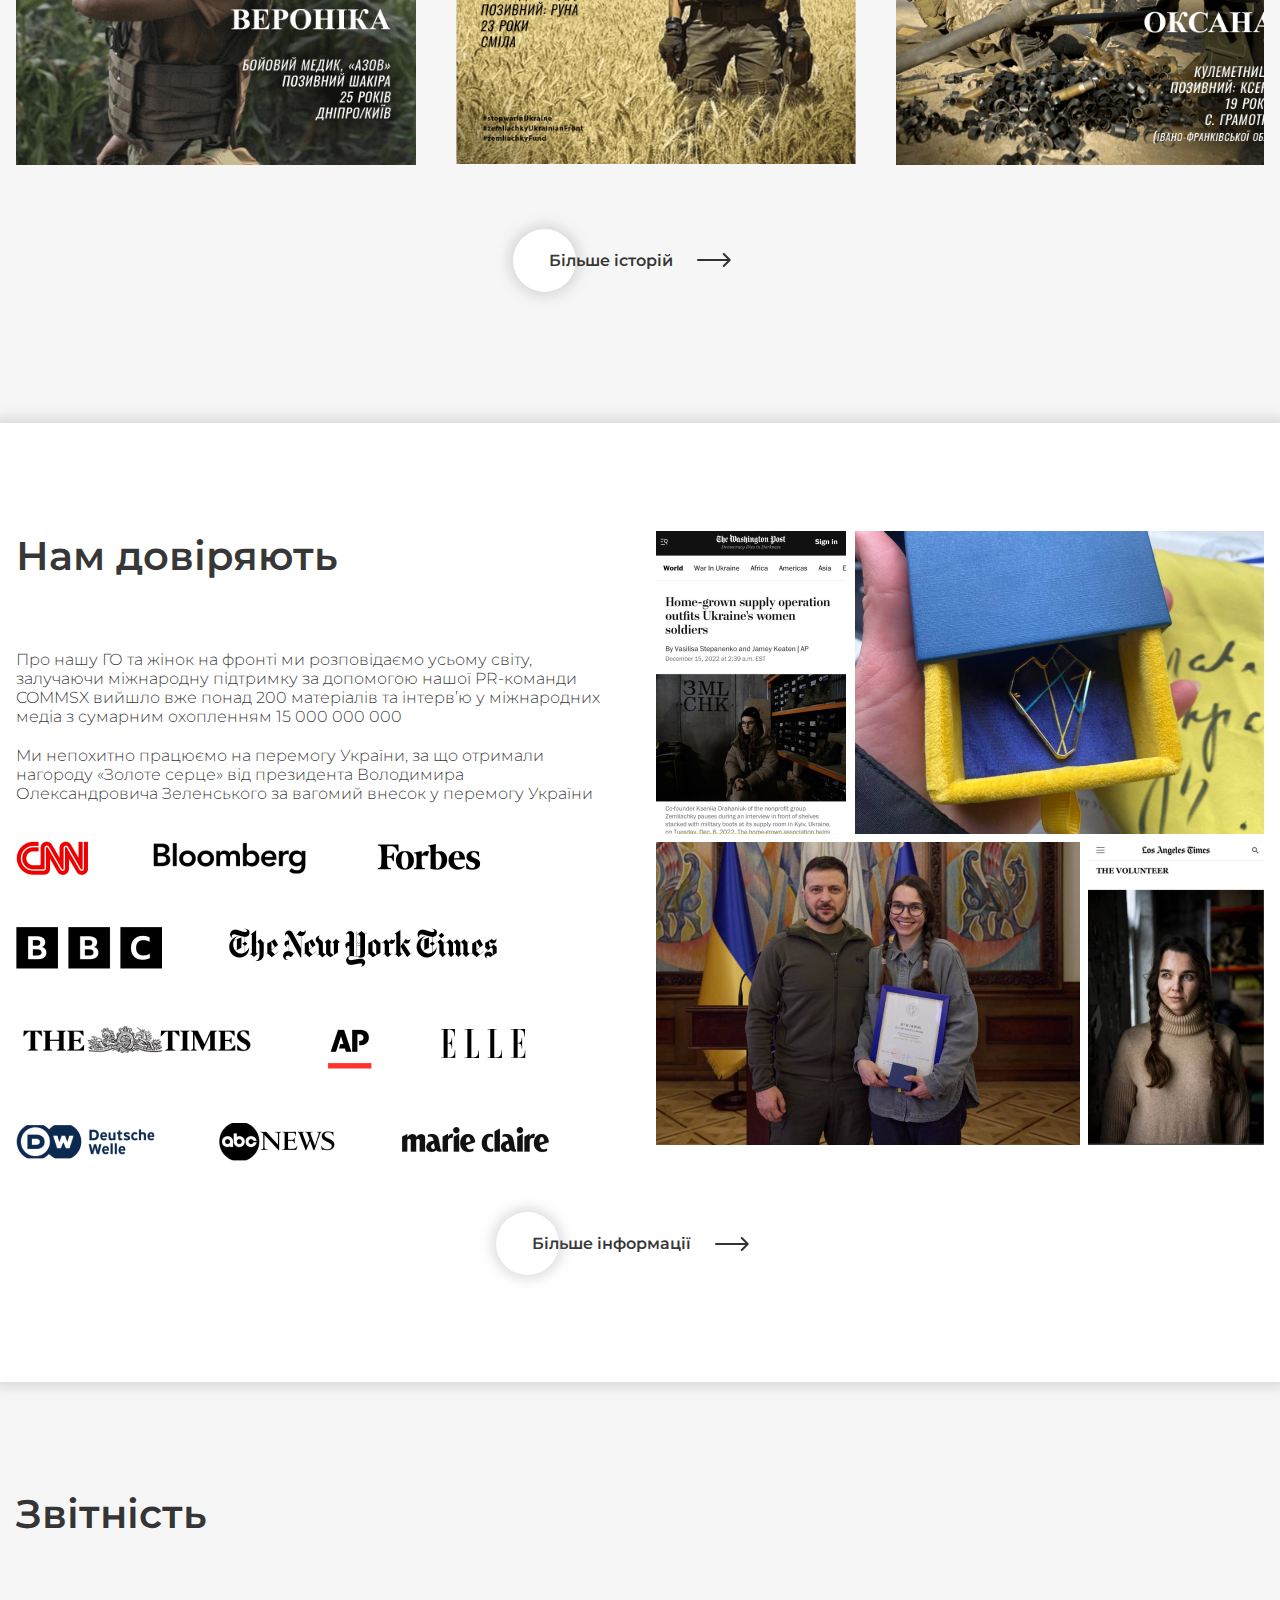
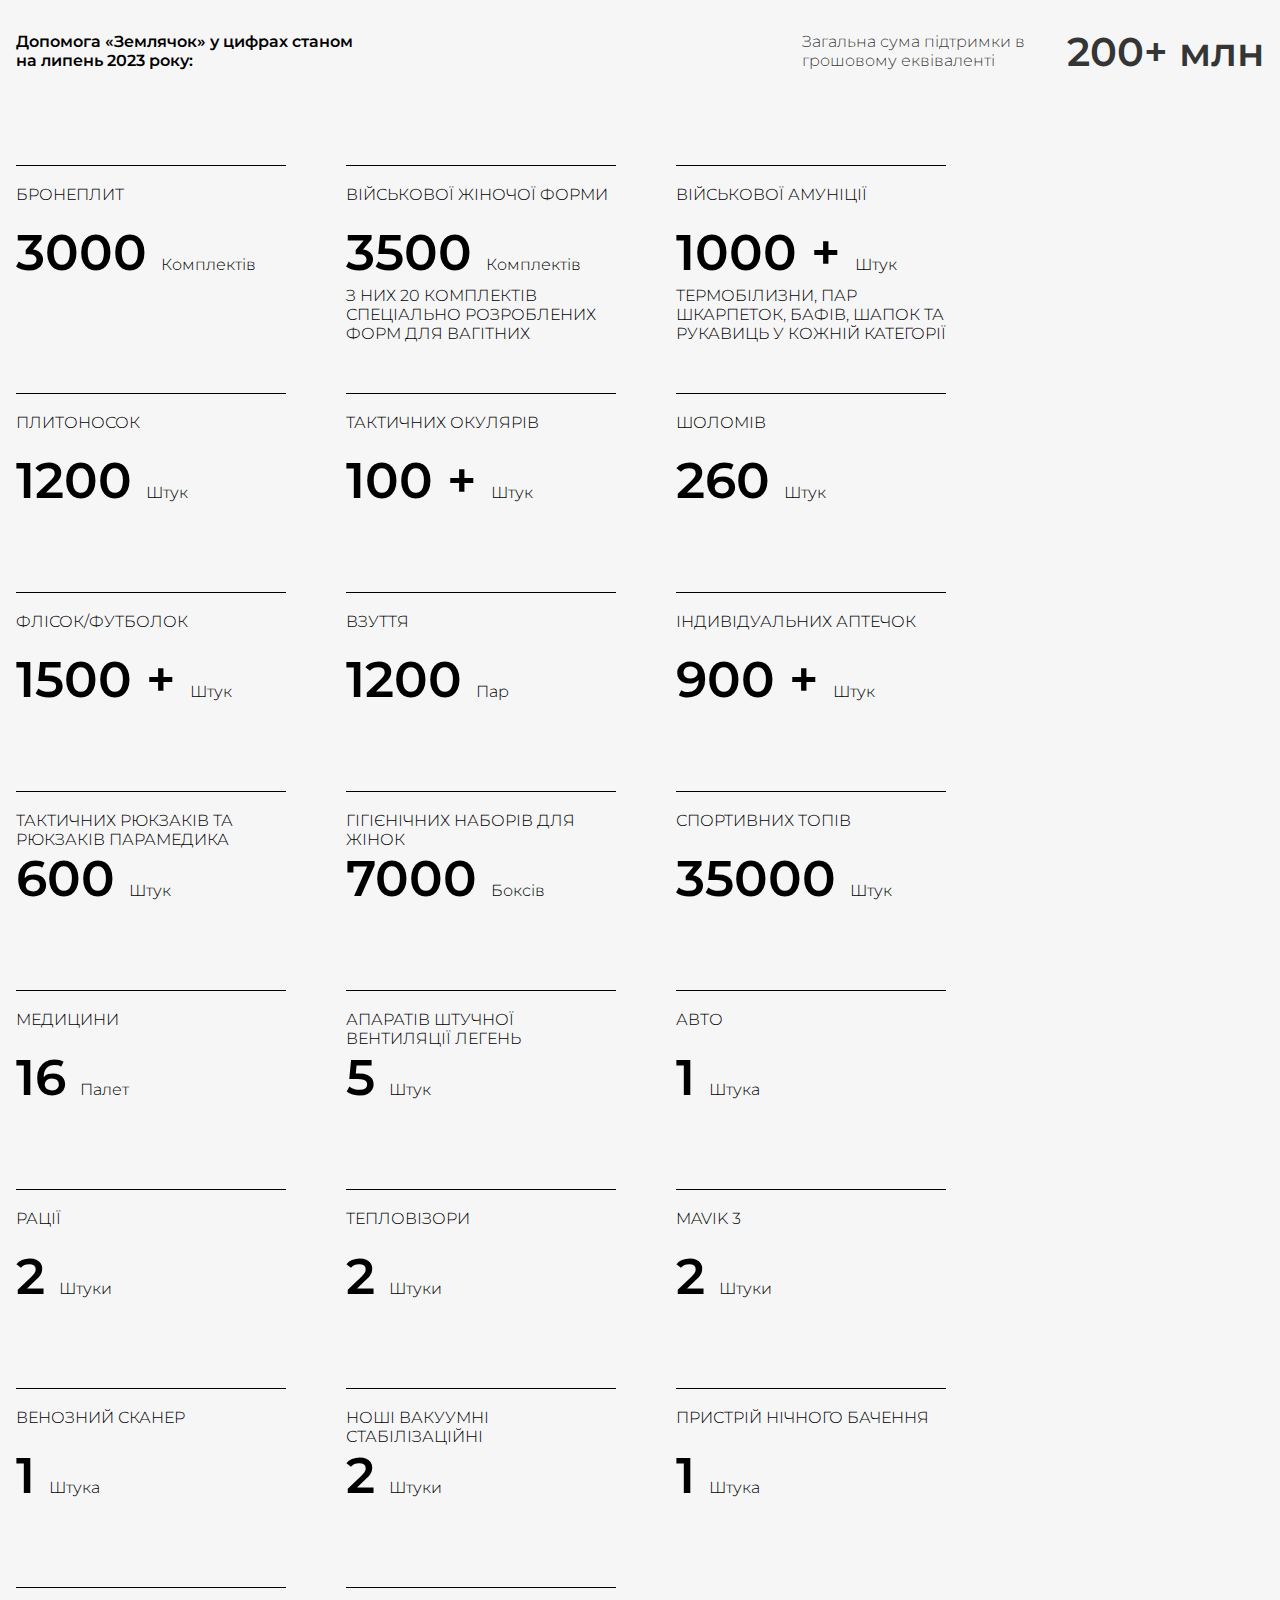
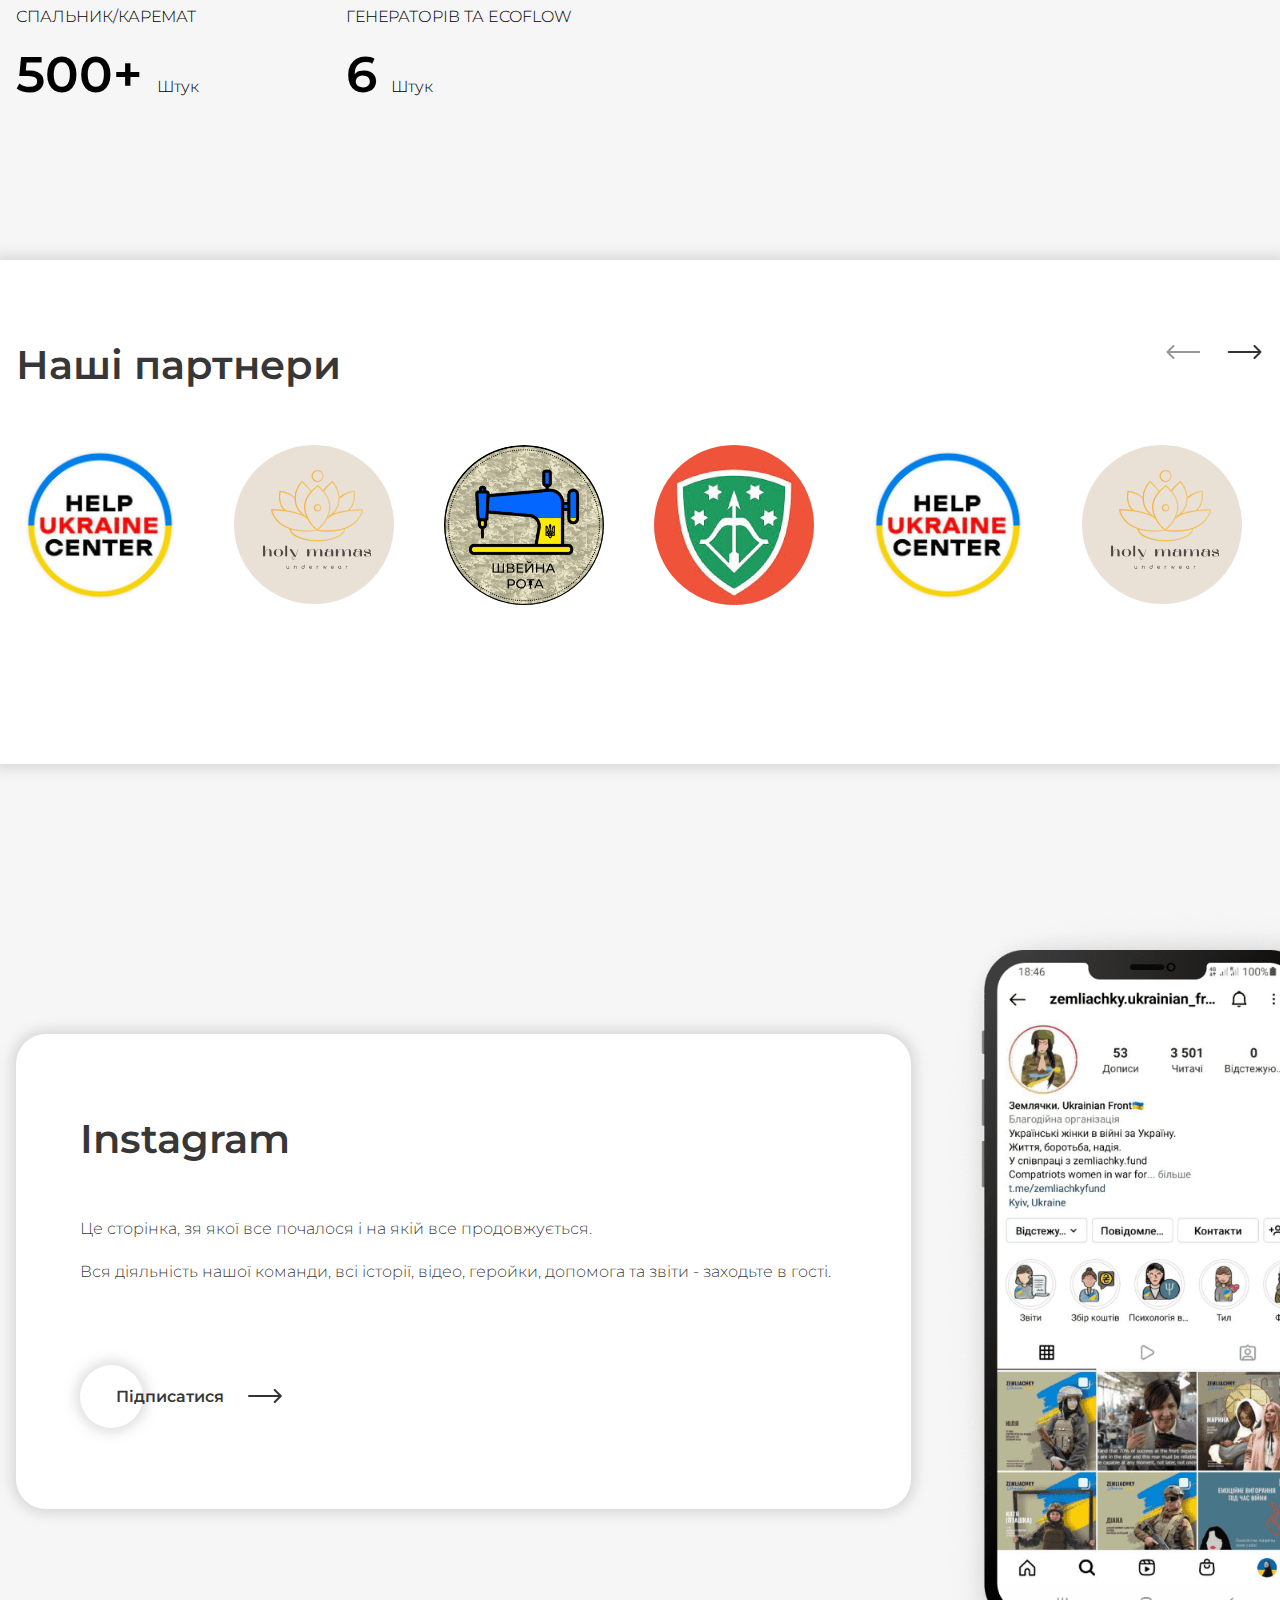
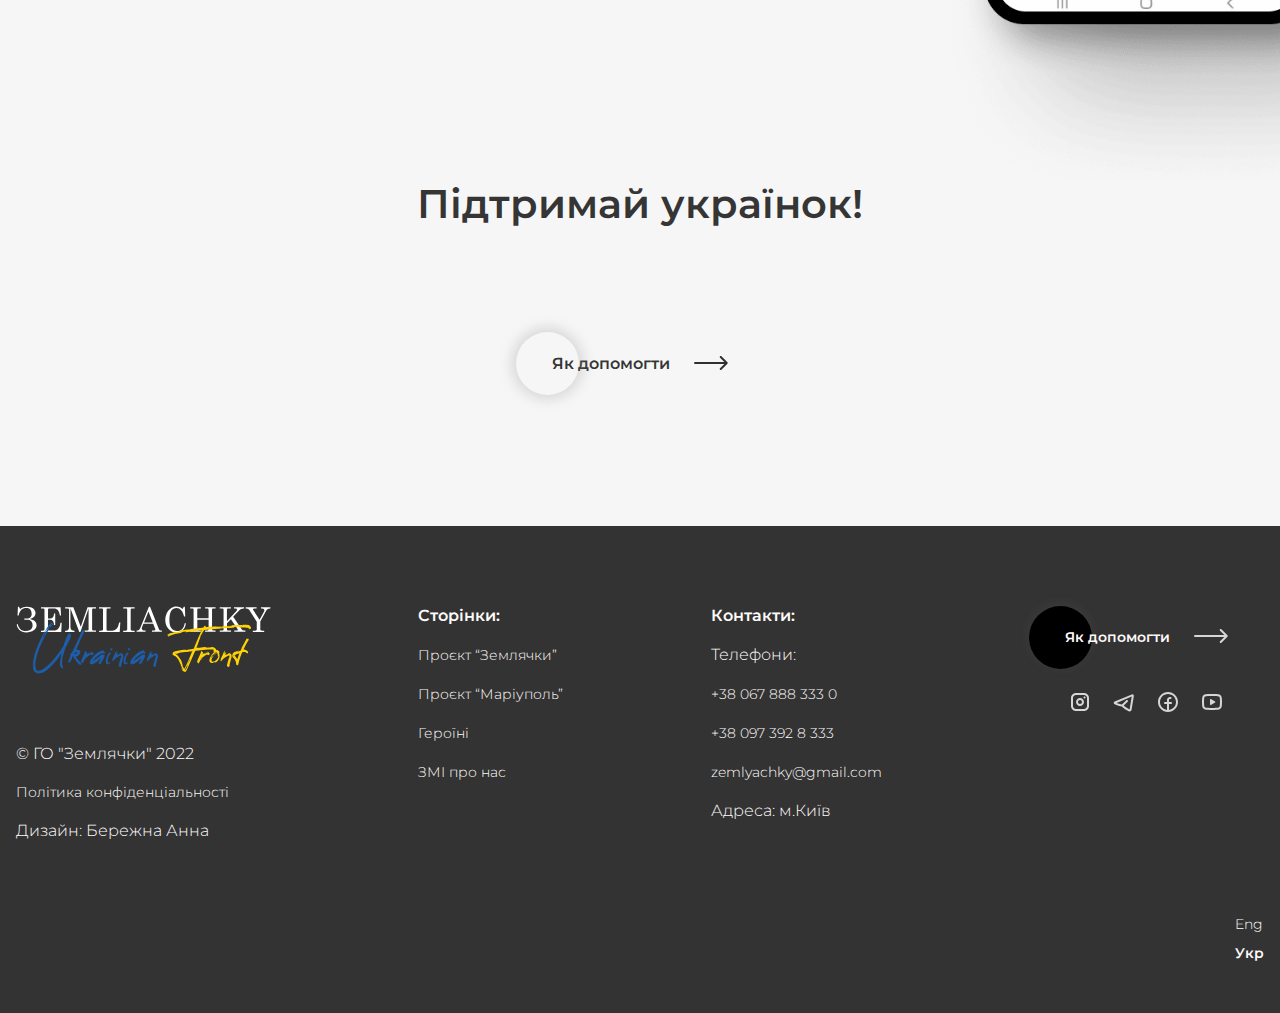
==== commit 4ac7713a: "edits" ====
--- a/index.html
+++ b/index.html
@@ -276,7 +276,6 @@
                                 <div class="slider__item-info">
                                     <div class="info__name">
                                         <b>Крістіна, Катя, Ніна, Луман, Діма, Люба, Маря, Ксенія, Андрій</b>
-                                        <!-- <p>Авторка проєкту</p> -->
                                     </div>
                                     <a href="#" class="">
                                         <img width="24px" height="24px" src="images/instagram.svg" alt="">
@@ -288,7 +287,6 @@
                                 <div class="slider__item-info">
                                     <div class="info__name">
                                         <b>Ксенія та Андрій</b>
-                                        <!-- <p>Авторка проєкту</p> -->
                                     </div>
                                     <a href="#" class="">
                                         <img width="24px" height="24px" src="images/instagram.svg" alt="">
@@ -312,7 +310,6 @@
                                 <div class="slider__item-info">
                                     <div class="info__name">
                                         <b>Мар’я та Ксенія</b>
-                                        <!-- <p>Авторка проєкту</p> -->
                                     </div>
                                     <a href="#" class="">
                                         <img width="24px" height="24px" src="images/instagram.svg" alt="">
@@ -336,7 +333,6 @@
                                 <div class="slider__item-info">
                                     <div class="info__name">
                                         <b>Мар’я, Діма, Андрій, Ксенія, Крістіна</b>
-                                        <!-- <p>Авторка проєкту</p> -->
                                     </div>
                                     <a href="#" class="">
                                         <img width="24px" height="24px" src="images/instagram.svg" alt="">
@@ -348,7 +344,6 @@
                                 <div class="slider__item-info">
                                     <div class="info__name">
                                         <b>Андрій Колесник</b>
-                                        <!-- <p>Авторка проєкту</p> -->
                                     </div>
                                     <a href="#" class="">
                                         <img width="24px" height="24px" src="images/instagram.svg" alt="">
@@ -360,13 +355,13 @@
                                 <div class="slider__item-info">
                                     <div class="info__name">
                                         <b>Крістіна, Діма, Ніна, Ксенія</b>
-                                        <!-- <p>Авторка проєкту</p> -->
-                                    </div>
-                                    <a href="#" class="">
-                                        <img width="24px" height="24px" src="images/instagram.svg" alt="">
-                                    </a>
-                                </div>
-                            </div>
+                                    </div>
+                                    <a href="#" class="">
+                                        <img width="24px" height="24px" src="images/instagram.svg" alt="">
+                                    </a>
+                                </div>
+                            </div>
+
                             <div class="about__slider-item">
                                 <img src="images/about-slider-img10.webp" alt="">
                                 <div class="slider__item-info">
@@ -384,7 +379,6 @@
                                 <div class="slider__item-info">
                                     <div class="info__name">
                                         <b>Крістіна, Ксенія та захисниці України</b>
-                                        <!-- <p>Авторка проєкту</p> -->
                                     </div>
                                     <a href="#" class="">
                                         <img width="24px" height="24px" src="images/instagram.svg" alt="">
@@ -408,7 +402,6 @@
                                 <div class="slider__item-info">
                                     <div class="info__name">
                                         <b>Андрій Колесник та Ксенія Драганюк</b>
-                                        <!-- <p>Авторка проєкту</p> -->
                                     </div>
                                     <a href="#" class="">
                                         <img width="24px" height="24px" src="images/instagram.svg" alt="">
@@ -472,7 +465,7 @@
                                 <p>Військова ЗСУ</p>
                                 <p>19 р., с. Грамотне</p>
                             </div>
-                            
+
                         </div>
                         <div class="ukrainian-heroes__btn-wrapper">
                             <a class="ukrainian-heroes__btn" href="#">Більше історій
--- a/css/style.css
+++ b/css/style.css
@@ -692,7 +692,7 @@
   box-shadow: 0px 0px 12px 5px rgba(136, 136, 136, 0.25);
   border-radius: 30px;
   overflow: hidden;
-  margin: 0 20px;
+  margin: 20px;
 }
 
 .about__slider-item img {
@@ -739,7 +739,6 @@
   -ms-transform: rotate(180deg) translateY(50%);
   -o-transform: rotate(180deg) translateY(50%);
 }
-
 
 /* UKRAININAN-HEROES SECTION */
 
@@ -3187,7 +3186,7 @@
   .about__slider {
     max-width: 100%;
     height: fit-content;
-}
+  }
 }
 
 @media (max-width: 769px) {
@@ -3259,7 +3258,7 @@
 @media (max-width: 577px) {
   .hero-img__cat img {
     max-width: 110px;
-}
+  }
   .future__wrapper {
     margin: 85px 0 120px;
   }
@@ -3420,7 +3419,7 @@
 @media (max-width: 426px) {
   .hero-img__cat img {
     max-width: 85px;
-}
+  }
   .accordion__items {
     padding: 45px 0 30px;
   }
